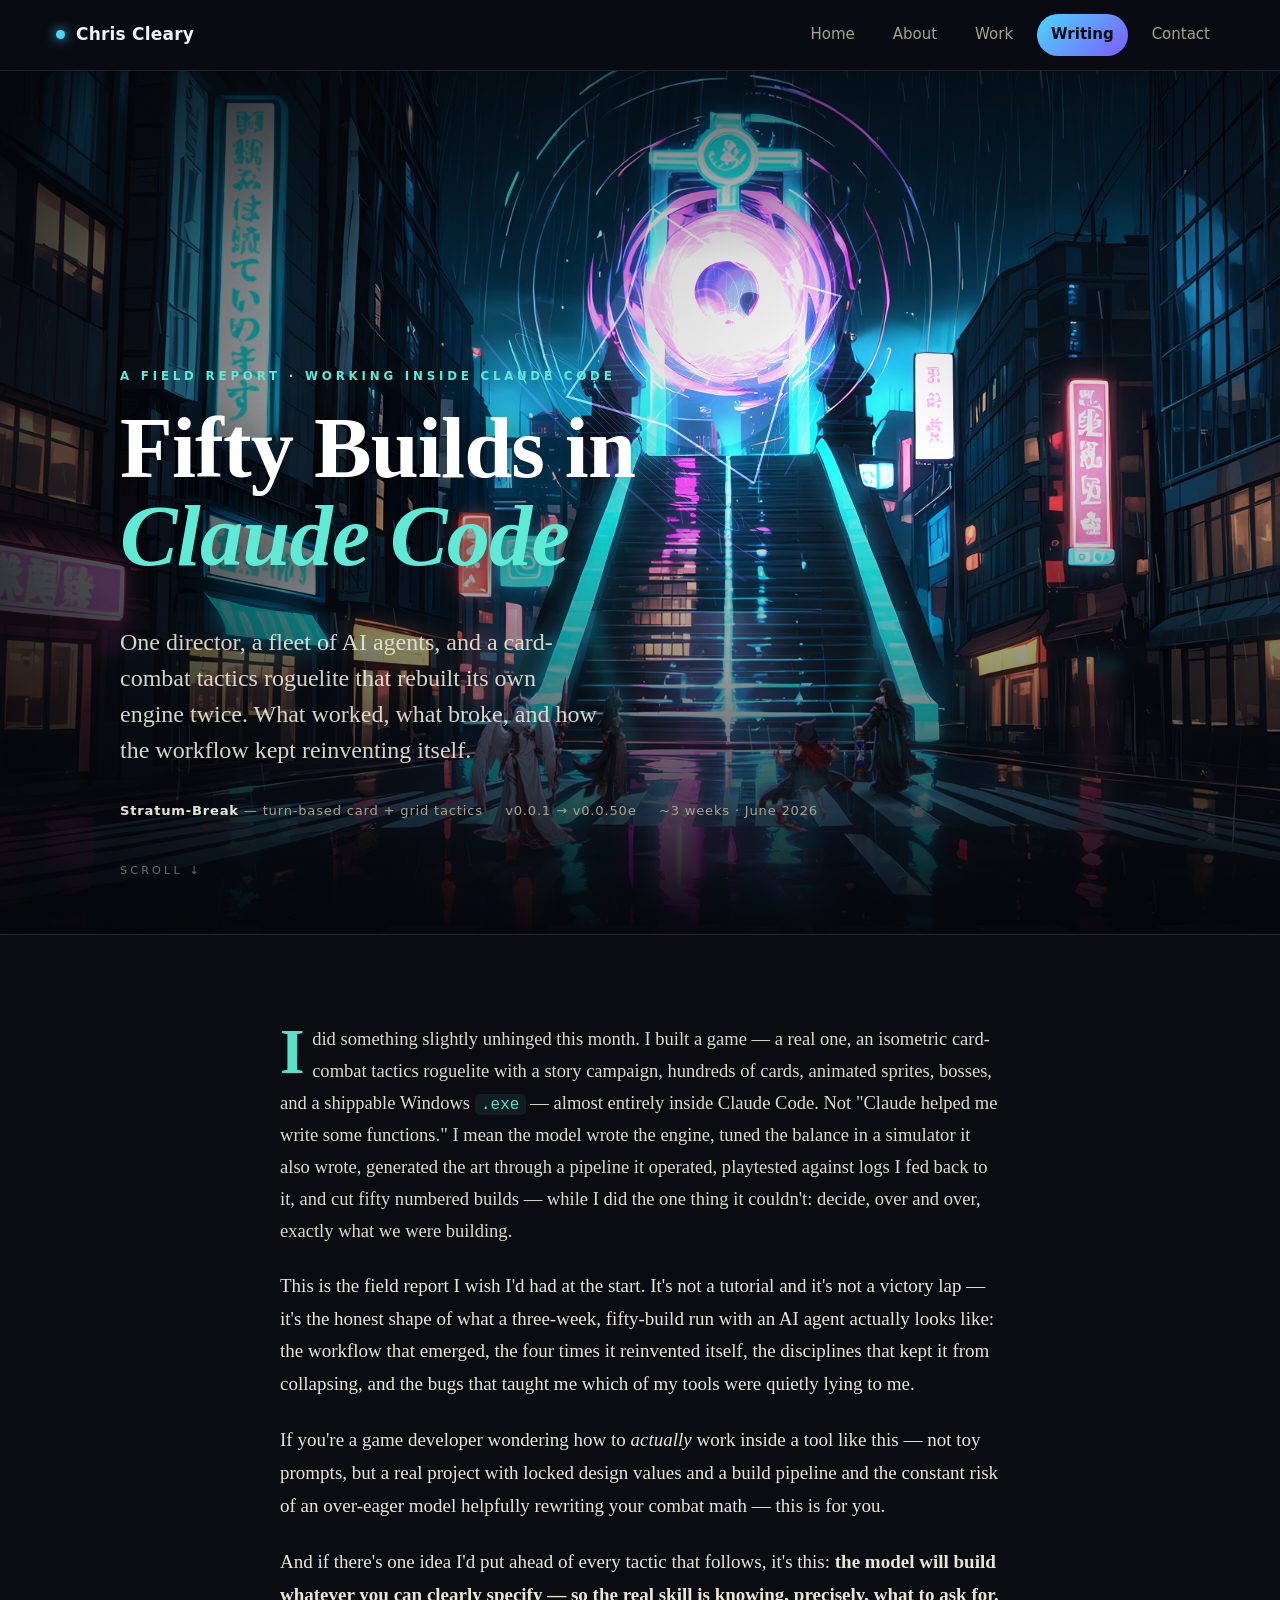
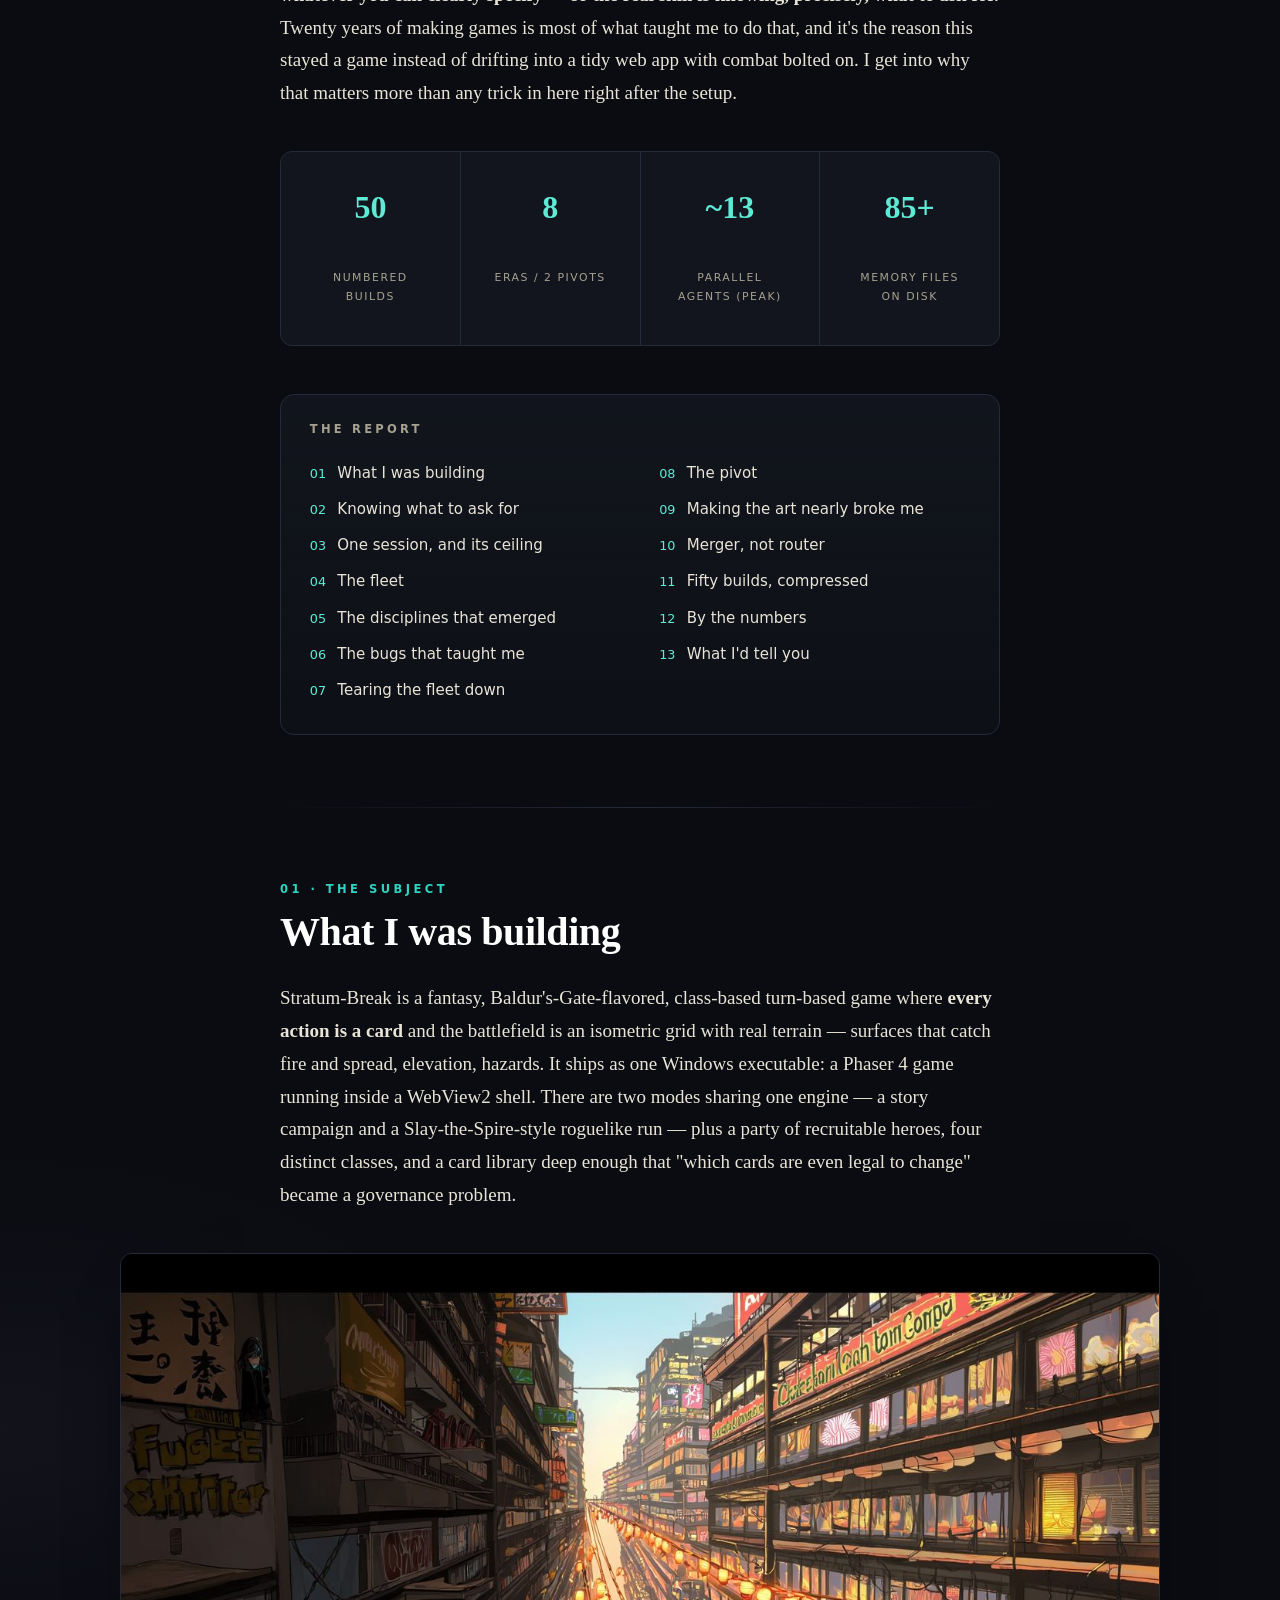
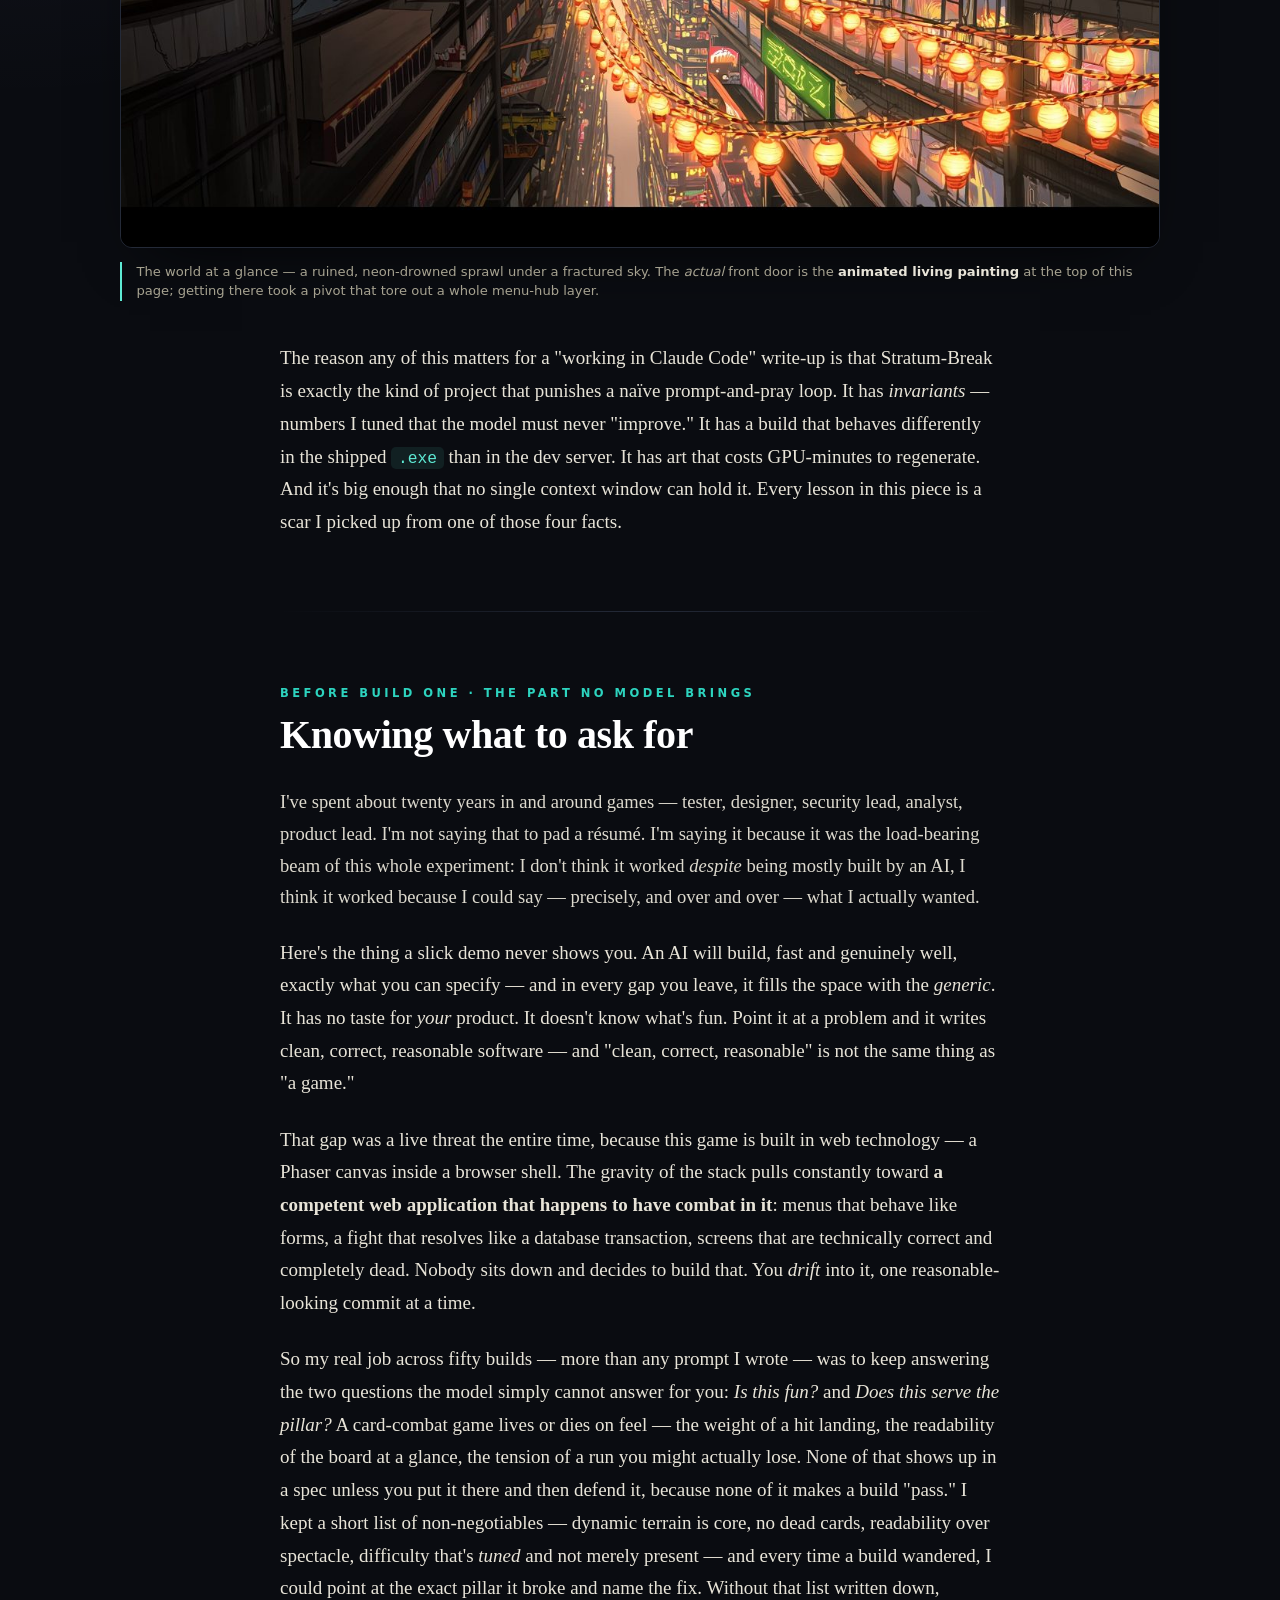
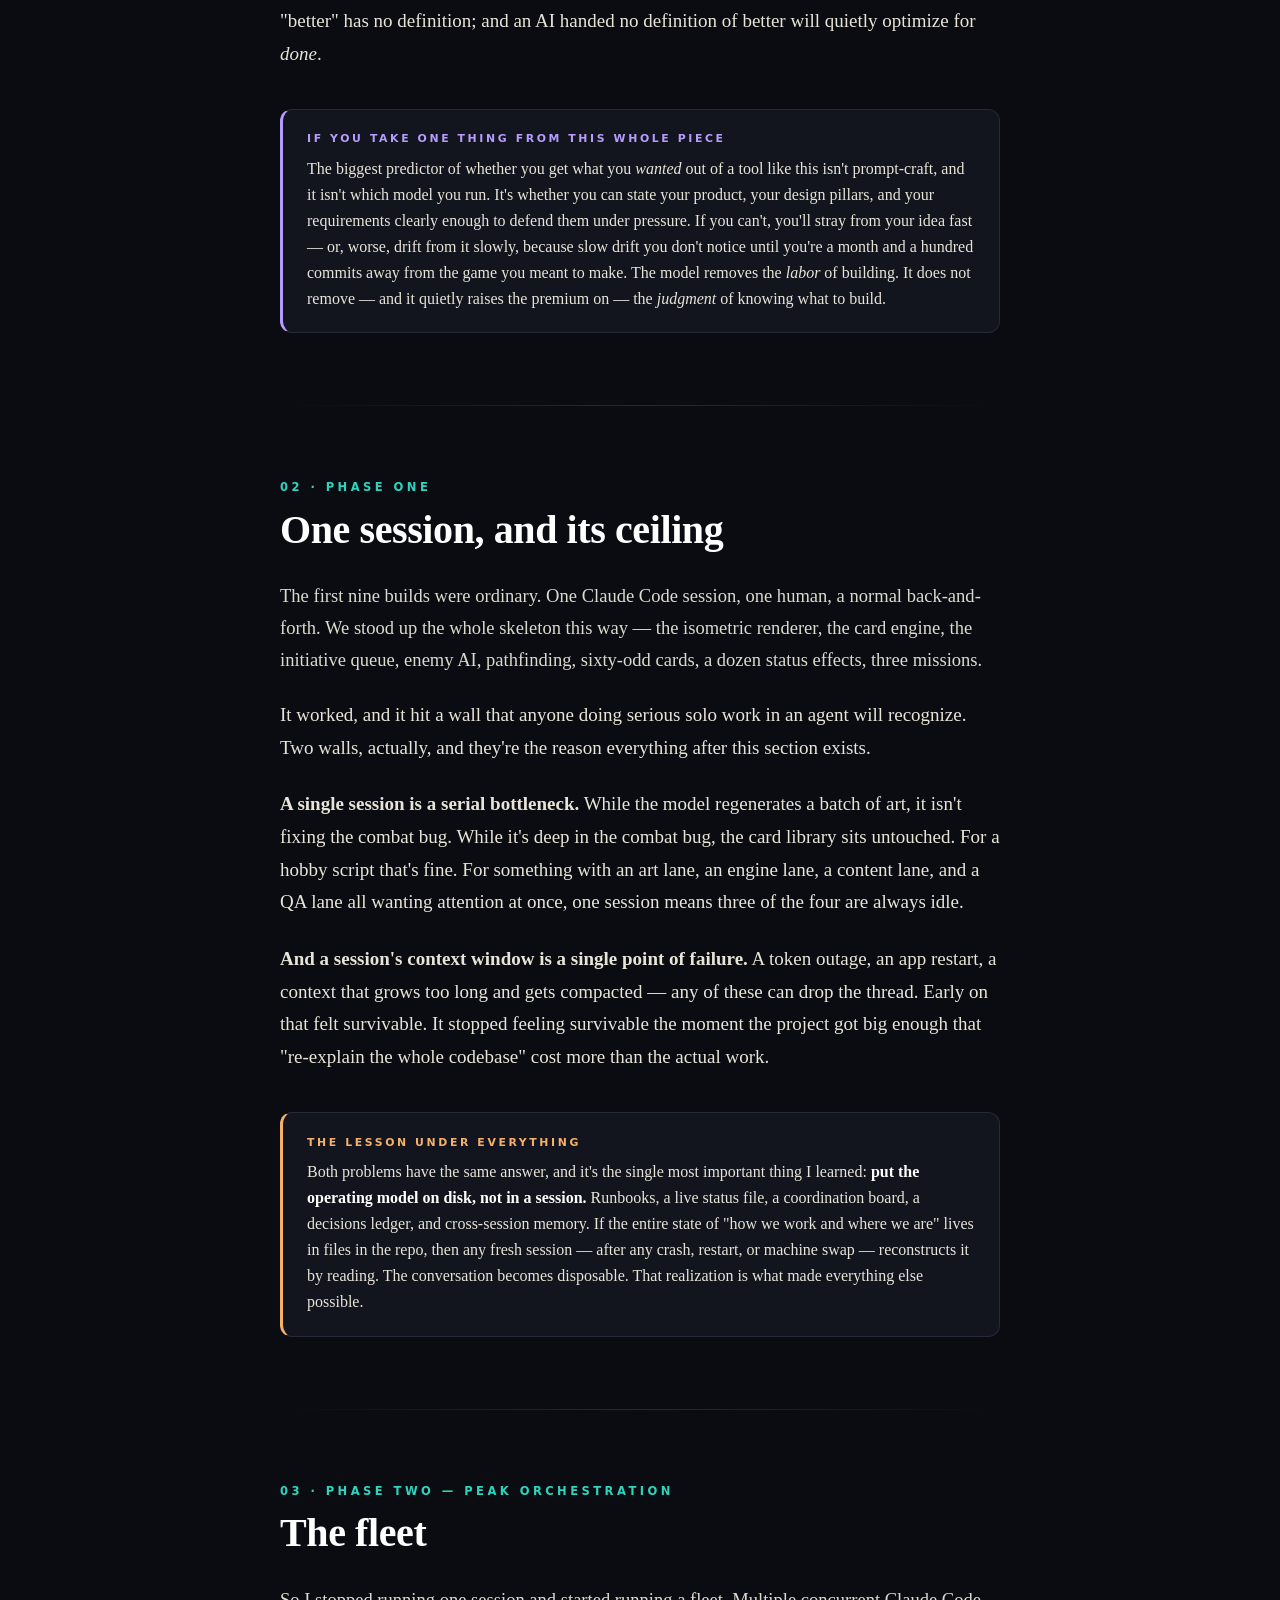
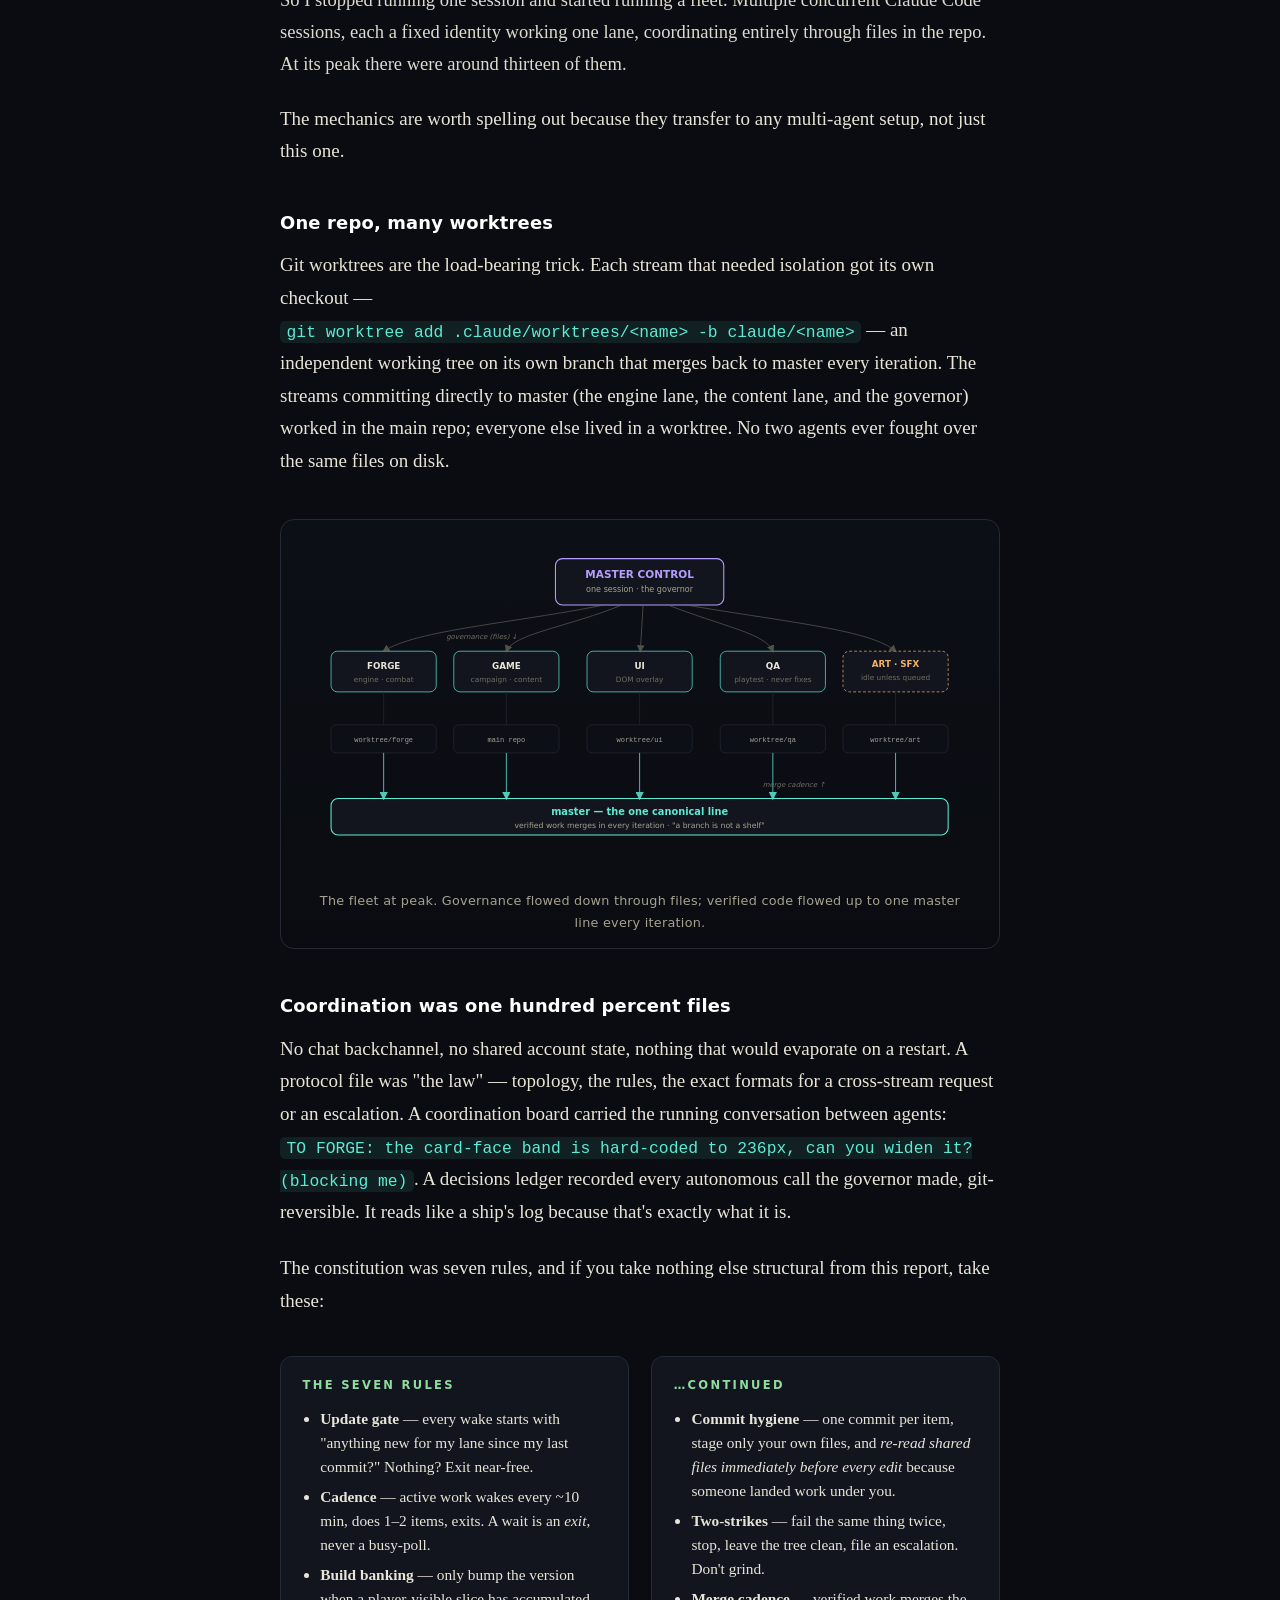
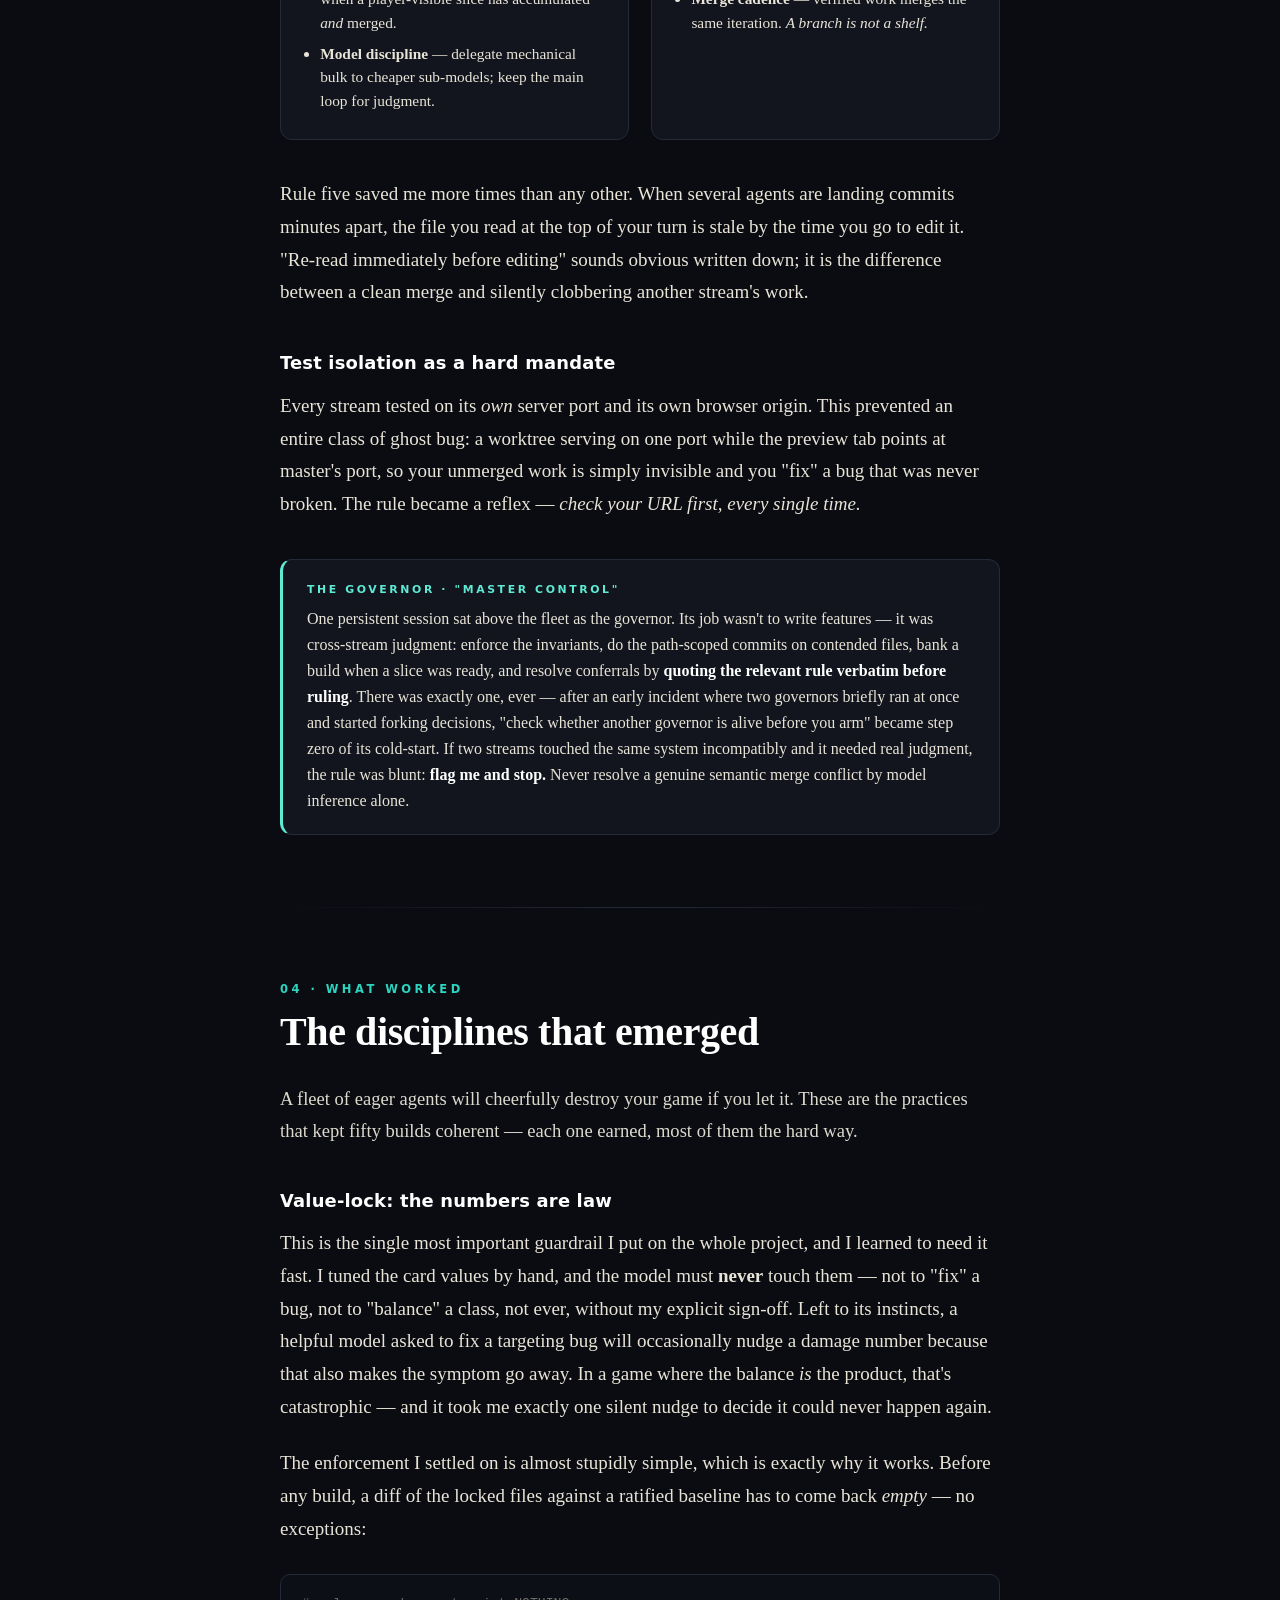
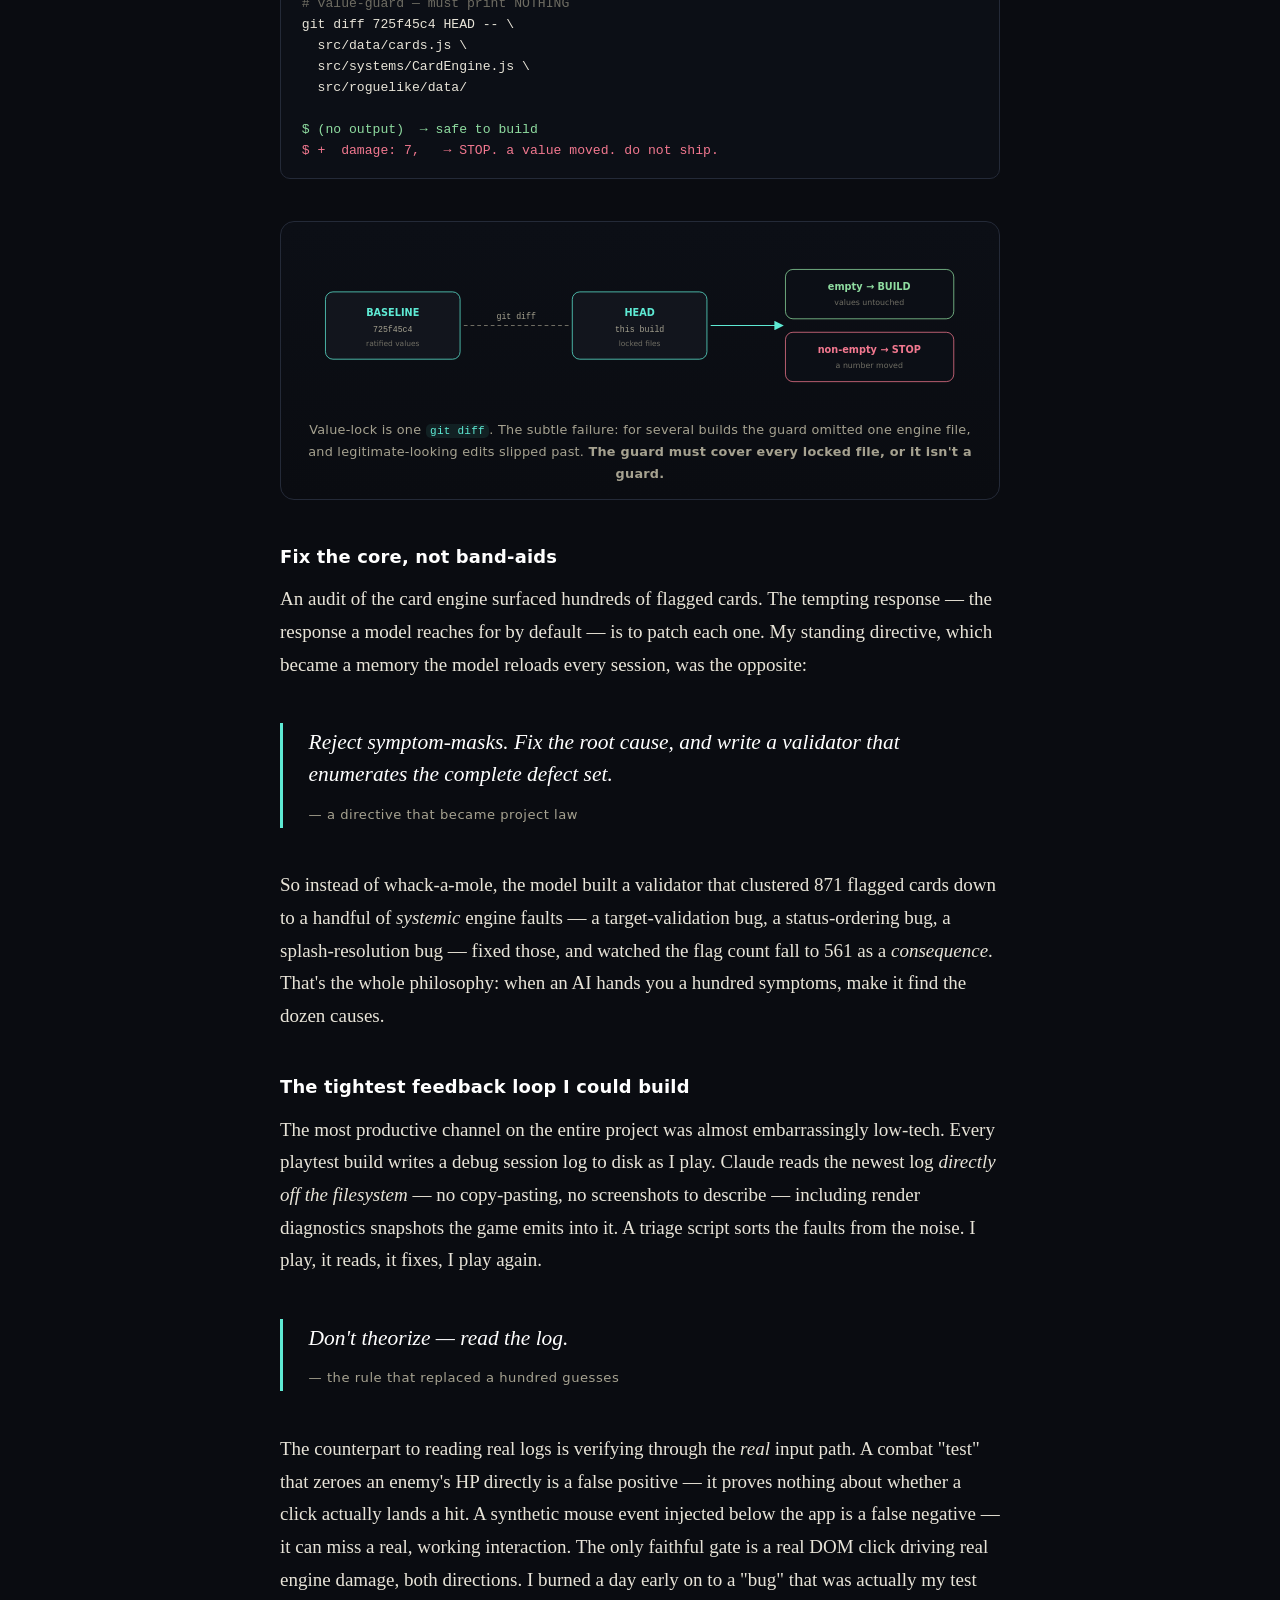
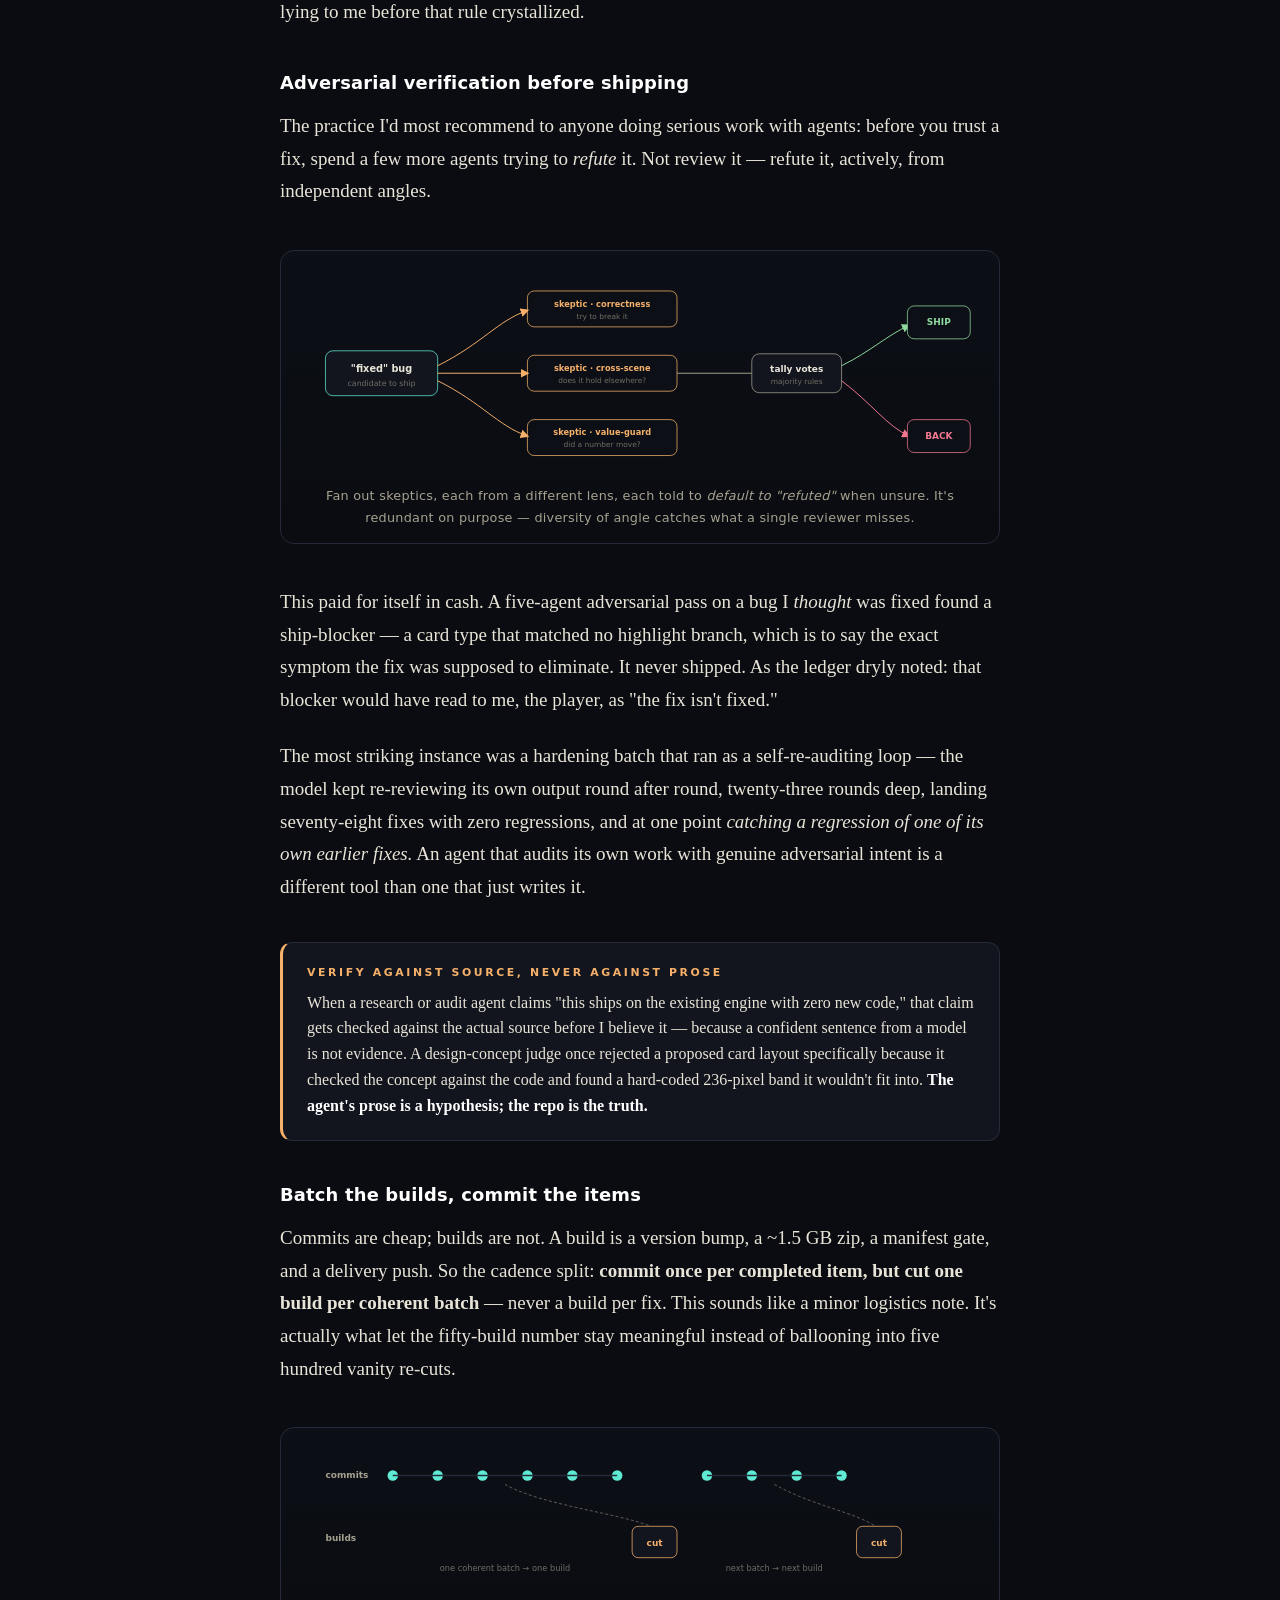
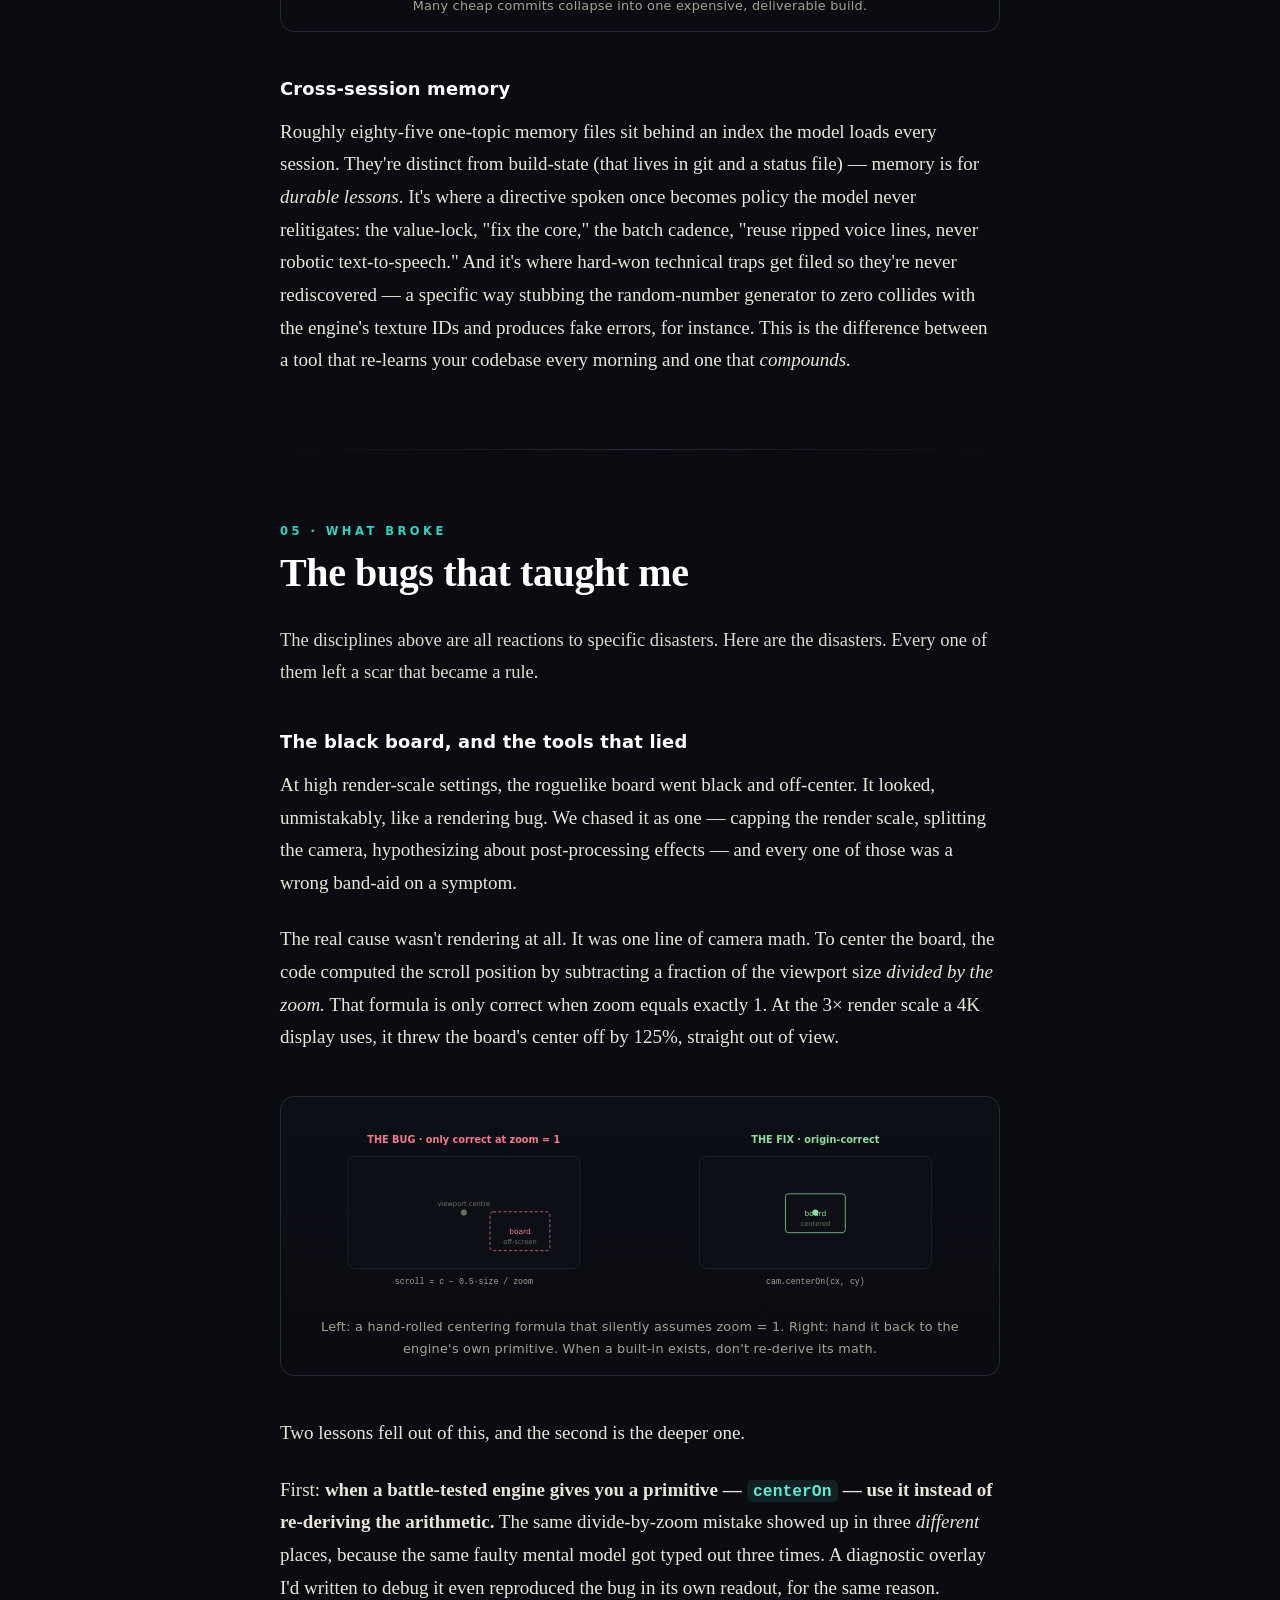
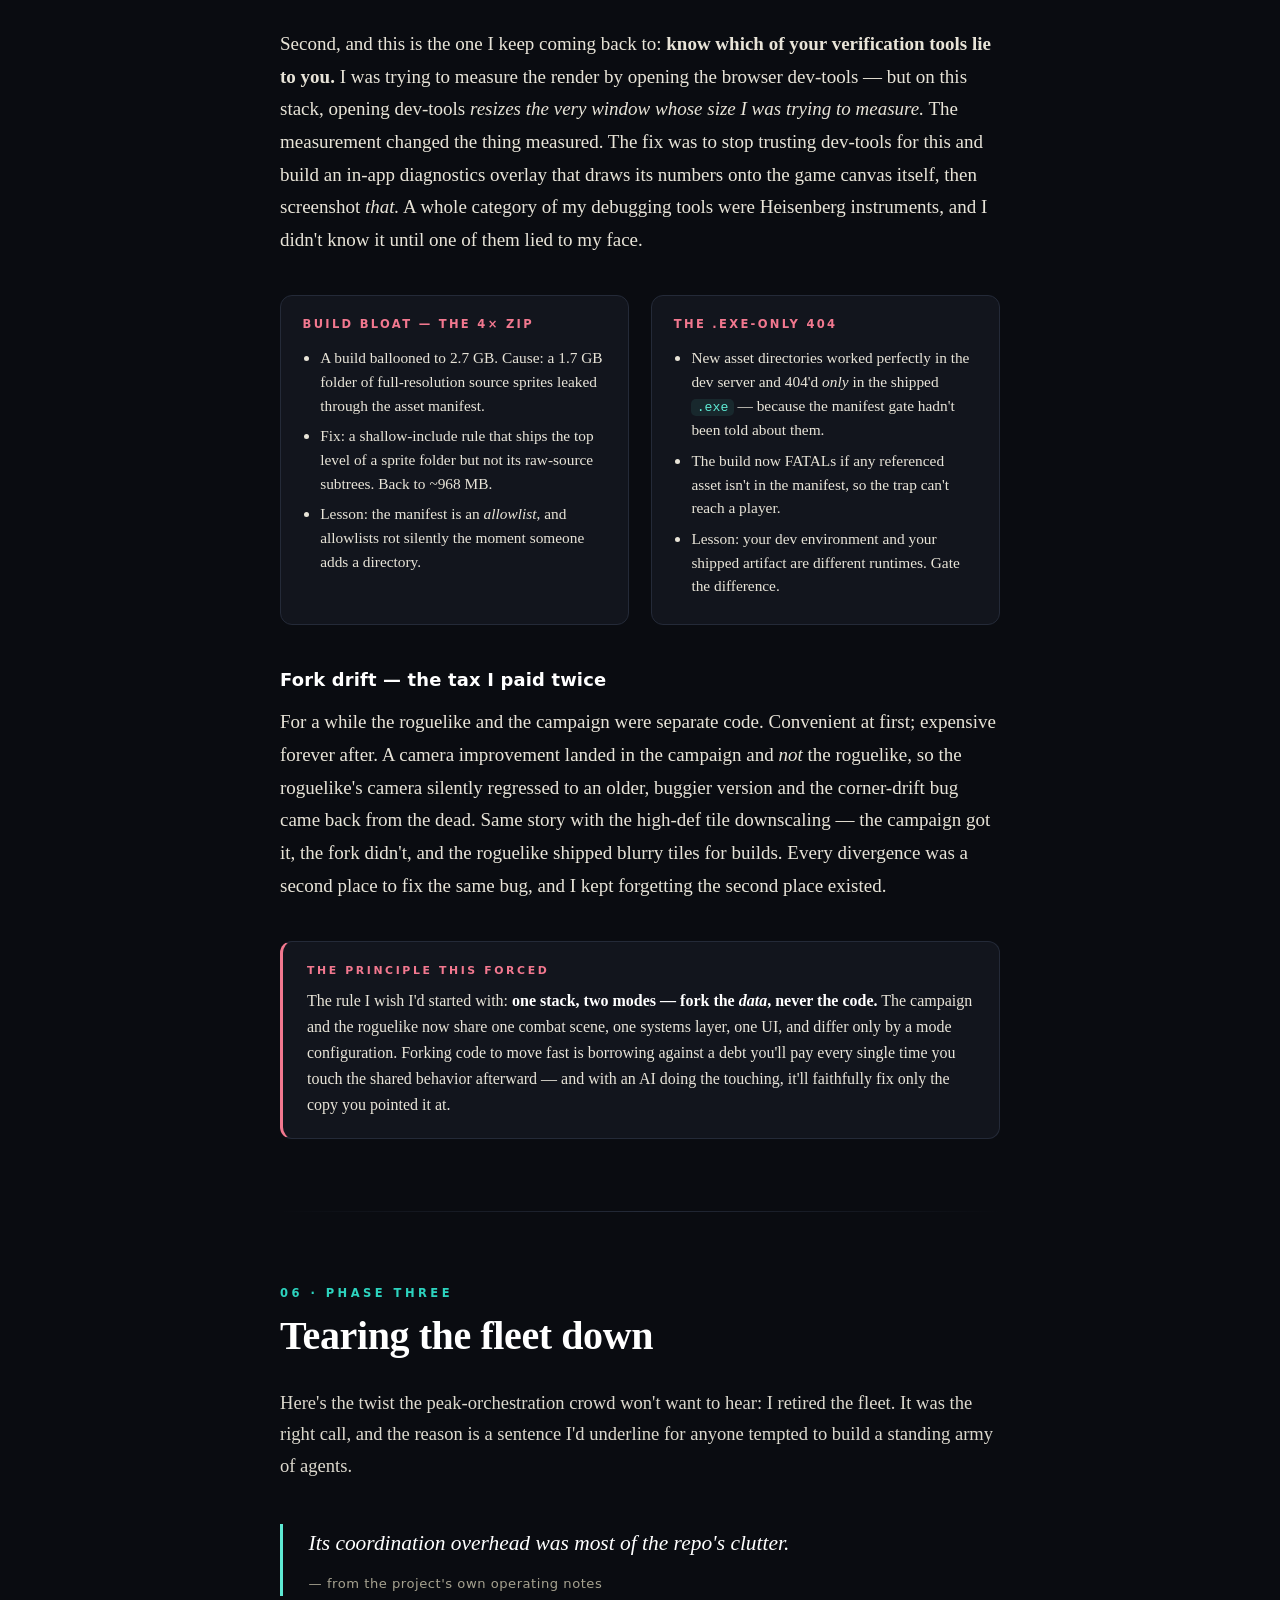
==== writing/index.html @ f6a43621 "Add files via upload" ====
<!DOCTYPE html>
<html lang="en">
<head>
<meta charset="utf-8">
<meta name="viewport" content="width=device-width, initial-scale=1">
<title>Fifty Builds in Claude Code — A Field Report</title>
<meta name="description" content="How I built a card-combat tactics roguelite almost entirely inside Claude Code — a fleet of AI agents, two engine-shaking pivots, and the disciplines that kept fifty builds from collapsing under their own weight.">
<style>
  :root{
    --ink:#0a0c11; --ink2:#12151d; --ink3:#1a1f2b; --line:#242a38;
    --paper:#e8e4d8; --paper-dim:#a6a290; --paper-faint:#6f6d63;
    --teal:#5eead4; --teal-deep:#2dd4bf; --teal-glow:rgba(94,234,212,.14);
    --amber:#f5b06a; --rose:#f2788f; --violet:#b79cff; --green:#8fdca0;
    --font-body:"Iowan Old Style","Palatino Linotype","Book Antiqua",Georgia,serif;
    --font-label:ui-sans-serif,system-ui,"Segoe UI",Roboto,Helvetica,Arial,sans-serif;
    --font-mono:ui-monospace,"Cascadia Code","SFMono-Regular",Consolas,"Liberation Mono",monospace;
    --w-text:min(92vw,720px);
    --w-wide:min(95vw,1040px);
  }
  *{box-sizing:border-box}
  html{scroll-behavior:smooth}
  body{
    margin:0; background:var(--ink); color:var(--paper);
    font-family:var(--font-body); font-size:19px; line-height:1.72;
    -webkit-font-smoothing:antialiased; text-rendering:optimizeLegibility;
    background-image:radial-gradient(1200px 600px at 80% -5%,rgba(94,234,212,.05),transparent 60%),
                     radial-gradient(900px 500px at 0% 10%,rgba(183,156,255,.045),transparent 55%);
  }
  ::selection{background:var(--teal-glow);color:#fff}
  a{color:var(--teal);text-decoration:none;border-bottom:1px solid rgba(94,234,212,.35)}
  a:hover{color:#fff;border-color:#fff}

  /* ---------- layout ---------- */
  .wrap{width:var(--w-text);margin:0 auto}
  .wide{width:var(--w-wide);position:relative;left:50%;transform:translateX(-50%);
        margin-top:2.6rem;margin-bottom:2.6rem;max-width:100vw}
  section{padding:0}
  p{margin:0 0 1.25em}

  /* ---------- integrated portfolio nav (visually matches the main site) ---------- */
  .site-nav{position:sticky;top:0;z-index:200;display:flex;align-items:center;justify-content:space-between;gap:1rem;
    padding:14px clamp(18px,5vw,56px);background:rgba(10,12,18,.72);
    backdrop-filter:blur(18px) saturate(140%);-webkit-backdrop-filter:blur(18px) saturate(140%);
    border-bottom:1px solid #1c2230;font-family:var(--font-label)}
  .site-brand{font-weight:700;font-size:17px;color:#eef1f8;display:flex;align-items:center;gap:11px;border:0;letter-spacing:.2px}
  .site-brand:hover{color:#fff}
  .site-brand .site-dot{width:9px;height:9px;border-radius:50%;background:#4ad6ff;box-shadow:0 0 12px #4ad6ff;animation:sbNavPulse 2.4s ease infinite}
  @keyframes sbNavPulse{0%,100%{box-shadow:0 0 10px #4ad6ff;opacity:1}50%{box-shadow:0 0 20px #4ad6ff;opacity:.6}}
  .site-nav-links{display:flex;gap:clamp(4px,1.5vw,10px);align-items:center;flex-wrap:wrap;justify-content:flex-end}
  .site-nav-links a{font-weight:500;font-size:15px;color:#a6a290;padding:8px 14px;border-radius:100px;transition:color .2s,background .2s;border:0;white-space:nowrap}
  .site-nav-links a:hover{color:#fff;background:rgba(255,255,255,.05)}
  .site-nav-links a.active{color:#0a0c12;background:linear-gradient(135deg,#4ad6ff,#7c5cff);font-weight:600}

  /* ---------- hero ---------- */
  .hero{position:relative;min-height:96vh;display:flex;flex-direction:column;justify-content:flex-end;
        overflow:hidden;border-bottom:1px solid var(--line)}
  /* live "living-painting" menu engine renders into #menu-cv; a static poster is the
     no-JS / load-failure fallback; .scrim keeps the title legible over the bright art. */
  .hero .bg-fallback{position:absolute;inset:0;background:#05070c center/cover no-repeat;
        background-image:url("menu/painting.jpg");filter:saturate(1.02) brightness(.9)}
  .hero #menu-cv{position:absolute;inset:0;display:block;opacity:0;transition:opacity 1.6s ease}
  .hero #menu-cv.ready{opacity:1}
  .hero .scrim{position:absolute;inset:0;pointer-events:none;
        background:linear-gradient(180deg,rgba(4,6,10,.62) 0%,rgba(4,6,10,.10) 22%,rgba(4,6,10,0) 46%,rgba(4,6,10,.55) 78%,rgba(4,6,10,.98) 100%),
                   linear-gradient(90deg,rgba(4,6,10,.66) 0%,rgba(4,6,10,.12) 40%,rgba(4,6,10,0) 62%)}
  .hero .inner{z-index:3}
  .hero .inner{position:relative;width:var(--w-wide);margin:0 auto;padding:0 0 6vh}
  .kicker{font-family:var(--font-label);font-size:.74rem;letter-spacing:.32em;text-transform:uppercase;
          color:var(--teal);font-weight:600;margin-bottom:1.1rem}
  .hero h1{font-family:var(--font-body);font-weight:600;font-size:clamp(2.6rem,7.2vw,5.4rem);line-height:1.02;
           margin:0 0 .5em;letter-spacing:-.01em;color:#fff;text-shadow:0 2px 40px rgba(0,0,0,.6)}
  .hero h1 em{font-style:italic;color:var(--teal)}
  .hero .dek{font-size:clamp(1.05rem,2.4vw,1.5rem);max-width:40ch;color:var(--paper);opacity:.92;line-height:1.5}
  .hero .meta{font-family:var(--font-label);font-size:.82rem;letter-spacing:.06em;color:var(--paper-dim);
              margin-top:2rem;display:flex;gap:1.4rem;flex-wrap:wrap;align-items:center}
  .hero .meta b{color:var(--paper);font-weight:600}
  .scroll-cue{font-family:var(--font-label);font-size:.7rem;letter-spacing:.28em;text-transform:uppercase;
              color:var(--paper-faint);margin-top:2.4rem}

  /* ---------- section headings ---------- */
  .actlabel{font-family:var(--font-label);font-size:.72rem;letter-spacing:.3em;text-transform:uppercase;
            color:var(--teal-deep);font-weight:600;margin:0 0 .6rem}
  h2{font-family:var(--font-body);font-weight:600;font-size:clamp(1.7rem,4vw,2.5rem);line-height:1.12;
     letter-spacing:-.01em;margin:0 0 .7em;color:#fff}
  h3{font-family:var(--font-label);font-weight:650;font-size:1.12rem;letter-spacing:.01em;color:#fff;
     margin:2.2em 0 .6em}
  .lede{font-size:1.16rem;color:var(--paper);opacity:.95}
  .dropcap::first-letter{font-size:3.4em;line-height:.8;float:left;padding:.06em .12em .0 0;
     color:var(--teal);font-weight:600}
  hr.rule{border:0;height:1px;background:linear-gradient(90deg,transparent,var(--line),transparent);margin:4.5rem auto;width:var(--w-text)}
  .section-top{margin-top:5.5rem}

  /* ---------- TOC ---------- */
  .toc{border:1px solid var(--line);border-radius:14px;background:linear-gradient(180deg,var(--ink2),rgba(18,21,29,.4));
       padding:1.6rem 1.8rem;margin:3rem auto}
  .toc h4{font-family:var(--font-label);font-size:.72rem;letter-spacing:.28em;text-transform:uppercase;color:var(--paper-dim);margin:0 0 1rem;font-weight:600}
  .toc ol{margin:0;padding:0;list-style:none;counter-reset:t;columns:2;column-gap:2.4rem}
  .toc li{counter-increment:t;font-family:var(--font-label);font-size:.94rem;padding:.32rem 0;break-inside:avoid}
  .toc li::before{content:counter(t,decimal-leading-zero);color:var(--teal);font-variant-numeric:tabular-nums;margin-right:.7rem;font-size:.8rem}
  .toc a{border:0;color:var(--paper)}
  .toc a:hover{color:var(--teal)}
  @media(max-width:640px){.toc ol{columns:1}}

  /* ---------- figures ---------- */
  figure{margin:2.6rem 0}
  figure img{width:100%;height:auto;display:block;border-radius:12px;border:1px solid var(--line);
    box-shadow:0 24px 60px -30px rgba(0,0,0,.9)}
  figcaption{font-family:var(--font-label);font-size:.82rem;line-height:1.5;color:var(--paper-dim);margin-top:.85rem;
    padding-left:.9rem;border-left:2px solid var(--teal)}
  figcaption b{color:var(--paper);font-weight:600}
  .fig-grid{display:grid;gap:1rem}
  .fig-grid.g2{grid-template-columns:1fr 1fr}
  .fig-grid.g4{grid-template-columns:repeat(4,1fr)}
  @media(max-width:720px){.fig-grid.g4{grid-template-columns:1fr 1fr}}
  .cards-row{display:flex;gap:1.4rem;align-items:flex-start;justify-content:center;flex-wrap:wrap}
  .cards-row img{width:min(38vw,240px);border-radius:10px}

  /* ---- live holographic card faces (real shimmer/holo CSS lifted from the game's CardFace) ---- */
  .sbcards{display:flex;gap:1.8rem;justify-content:center;flex-wrap:wrap;perspective:1400px;margin:1.5rem 0 .6rem}
  .sbcard{width:224px;height:320px;position:relative;display:flex;flex-direction:column;border-radius:13px;overflow:hidden;
    box-sizing:border-box;color:#e6ecef;border:2px solid #d84747;font-family:var(--font-mono);
    background:linear-gradient(170deg,#221418 0%,#0d0810 100%);box-shadow:0 6px 20px rgba(0,0,0,.55);
    transition:transform .25s cubic-bezier(.2,.7,.2,1), box-shadow .25s ease;transform-style:preserve-3d;will-change:transform}
  .sbcard-art{height:60%;position:relative;overflow:hidden;flex-shrink:0;border-bottom:1px solid #d8474744}
  .sbcard-art>img{width:100%;height:100%;object-fit:cover;object-position:top center;display:block}
  .sbcard-shimmer{position:absolute;inset:0;pointer-events:none;z-index:3;mix-blend-mode:screen}
  .sbcard-glare{position:absolute;inset:0;pointer-events:none;z-index:4;opacity:0;transition:opacity .2s;mix-blend-mode:screen;
    background:radial-gradient(320px circle at var(--gx,50%) var(--gy,0%),rgba(255,255,255,.5),rgba(255,255,255,0) 60%)}
  .sbcard:hover .sbcard-glare{opacity:.55}
  .sbcard-cost{position:absolute;top:9px;left:9px;width:34px;height:34px;border-radius:50%;
    background:rgba(8,12,20,.9);border:2px solid #ffb84d;color:#ffb84d;font-weight:bold;font-size:19px;
    display:flex;align-items:center;justify-content:center;z-index:6;line-height:1}
  .sbcard-info{flex:1;display:flex;flex-direction:column;padding:9px 11px 24px;background:linear-gradient(170deg,#1a1013 0%,#0a060a 100%);overflow:hidden;position:relative}
  .sbcard-name{font-size:15px;font-weight:bold;letter-spacing:.4px;line-height:1.15;color:#e6ecef}
  .sbcard-pill{display:inline-block;margin-top:5px;font-size:9px;letter-spacing:1.5px;font-weight:bold;padding:1px 8px;border-radius:3px}
  .sbcard-rules{font-size:11.5px;line-height:1.5;color:#c8d3e0;margin-top:8px}
  .sbcard-rules .dmg{color:#ff6b5e;font-size:1.12em;font-weight:bold}
  .sbcard-rules .good{color:#5fd4c4;font-size:1.12em;font-weight:bold}
  .sbcard-rules .kw{padding:0 3px;border-radius:2px;font-weight:bold;font-size:.9em;border:1px solid}
  .sbcard-foot{position:absolute;bottom:6px;left:0;right:0;text-align:center;font-size:8.5px;letter-spacing:2.5px;opacity:.9}
  /* type: movement (blue) override */
  .sbcard--move{background:linear-gradient(170deg,#131c2a 0%,#08101e 100%)}
  .sbcard--move .sbcard-art{border-bottom-color:#5fb0ff44}
  .sbcard--move .sbcard-info{background:linear-gradient(170deg,#0f1822 0%,#060d18 100%)}
  /* rarity chrome (RARITY map from the game) */
  .sbcard--uncommon{border-color:#3fcf6e;box-shadow:0 0 12px rgba(63,207,110,.4)}
  .sbcard--rare{border-color:transparent;box-shadow:0 0 18px rgba(95,176,255,.5)}
  .sbcard--holo{border-color:#c792ea;box-shadow:0 0 18px rgba(199,146,234,.55);animation:sbHoloBorder 2s linear infinite}
  /* the game's exact shimmer + holo keyframes */
  @keyframes sbShimmerUncommon{0%{background-position:-200% 0}100%{background-position:200% 0}}
  @keyframes sbShimmerRare{0%{background-position:-200% 0}100%{background-position:200% 0}}
  @keyframes sbShimmerHolo{0%{background-position:0% 50%}50%{background-position:100% 50%}100%{background-position:0% 50%}}
  @keyframes sbHoloBorder{0%{border-color:#ff0080}16%{border-color:#ff8000}33%{border-color:#ffff00}50%{border-color:#00ff80}66%{border-color:#0080ff}83%{border-color:#8000ff}100%{border-color:#ff0080}}
  .sb-shim-uncommon{background:linear-gradient(105deg,transparent 40%,rgba(200,220,200,.20) 50%,transparent 60%);background-size:200% 100%;animation:sbShimmerUncommon 3.2s linear infinite}
  .sb-shim-rare{background:linear-gradient(105deg,transparent 35%,rgba(180,210,255,.30) 50%,transparent 65%);background-size:200% 100%;animation:sbShimmerRare 2.4s linear infinite}
  .sb-shim-holo{background:linear-gradient(135deg,rgba(255,0,128,.20) 0%,rgba(255,128,0,.20) 15%,rgba(255,255,0,.20) 30%,rgba(0,255,128,.20) 45%,rgba(0,128,255,.20) 60%,rgba(128,0,255,.20) 75%,rgba(255,0,128,.20) 100%);background-size:300% 300%;animation:sbShimmerHolo 3s ease infinite}
  .sbcard-cap{text-align:center;font-family:var(--font-label);font-size:.82rem;color:var(--paper-dim);margin:.4rem auto 0;max-width:60ch}
  @media(prefers-reduced-motion:reduce){.sbcard,.sbcard *{animation:none!important}}

  .diagram{background:linear-gradient(180deg,#0c0f16,#0a0c11);border:1px solid var(--line);border-radius:14px;
    padding:1.6rem 1.4rem .9rem;margin:2.6rem 0}
  .diagram svg{width:100%;height:auto;display:block}
  .diagram .dcap{font-family:var(--font-label);font-size:.8rem;color:var(--paper-dim);margin:.9rem .3rem 0;
    text-align:center;letter-spacing:.02em}

  /* ---------- callouts ---------- */
  .callout{border-radius:12px;padding:1.3rem 1.5rem;margin:2.4rem 0;background:var(--ink2);
    border:1px solid var(--line);border-left:3px solid var(--teal);font-size:1rem;line-height:1.62}
  .callout .tag{font-family:var(--font-label);font-size:.68rem;letter-spacing:.24em;text-transform:uppercase;
    font-weight:700;color:var(--teal);display:block;margin-bottom:.5rem}
  .callout.lesson{border-left-color:var(--amber)} .callout.lesson .tag{color:var(--amber)}
  .callout.broke{border-left-color:var(--rose)} .callout.broke .tag{color:var(--rose)}
  .callout.pivot{border-left-color:var(--violet)} .callout.pivot .tag{color:var(--violet)}
  .callout p:last-child{margin-bottom:0}
  .callout strong{color:#fff}

  blockquote{margin:2.6rem 0;padding:.2rem 0 .2rem 1.6rem;border-left:3px solid var(--teal);
    font-style:italic;font-size:1.34rem;line-height:1.5;color:#fff}
  blockquote cite{display:block;font-style:normal;font-family:var(--font-label);font-size:.82rem;
    letter-spacing:.04em;color:var(--paper-dim);margin-top:.9rem}
  blockquote cite::before{content:"— "}

  code{font-family:var(--font-mono);font-size:.86em;background:rgba(94,234,212,.09);color:var(--teal);
    padding:.1em .4em;border-radius:5px}
  pre{font-family:var(--font-mono);font-size:.82rem;line-height:1.6;background:#0c0f16;border:1px solid var(--line);
    border-radius:10px;padding:1.1rem 1.3rem;overflow-x:auto;margin:1.8rem 0;color:var(--paper)}
  pre .cm{color:var(--paper-faint)} pre .ok{color:var(--green)} pre .bad{color:var(--rose)} pre .hl{color:var(--amber)}

  .twocol{display:grid;grid-template-columns:1fr 1fr;gap:1.4rem;margin:2.4rem 0}
  @media(max-width:680px){.twocol{grid-template-columns:1fr}}
  .panel{border:1px solid var(--line);border-radius:12px;padding:1.2rem 1.35rem;background:var(--ink2)}
  .panel h5{font-family:var(--font-label);font-size:.72rem;letter-spacing:.2em;text-transform:uppercase;margin:0 0 .7rem;font-weight:700}
  .panel.win h5{color:var(--green)} .panel.fail h5{color:var(--rose)}
  .panel ul{margin:0;padding-left:1.1rem;font-size:.96rem;line-height:1.55}
  .panel li{margin:.42rem 0}

  /* screenshot placeholder */
  .shot{border:1.5px dashed #33405a;border-radius:12px;padding:2.4rem 1.4rem;text-align:center;margin:2.6rem 0;
    background:repeating-linear-gradient(45deg,rgba(255,255,255,.012) 0 10px,transparent 10px 20px)}
  .shot .lbl{font-family:var(--font-label);font-size:.7rem;letter-spacing:.24em;text-transform:uppercase;color:var(--teal-deep);font-weight:700}
  .shot .desc{font-family:var(--font-label);font-size:.9rem;color:var(--paper-dim);margin-top:.6rem;max-width:46ch;margin-left:auto;margin-right:auto}

  /* stat strip */
  .stats{display:grid;grid-template-columns:repeat(4,1fr);gap:1px;background:var(--line);border:1px solid var(--line);border-radius:12px;overflow:hidden;margin:2.6rem 0}
  .stats div{background:var(--ink2);padding:1.2rem 1rem;text-align:center}
  .stats .n{font-family:var(--font-body);font-size:2rem;color:var(--teal);font-weight:600;line-height:1}
  .stats .l{font-family:var(--font-label);font-size:.68rem;letter-spacing:.14em;text-transform:uppercase;color:var(--paper-dim);margin-top:.5rem}
  @media(max-width:640px){.stats{grid-template-columns:1fr 1fr}}

  footer{border-top:1px solid var(--line);margin-top:6rem;padding:3rem 0 5rem}
  footer .wrap{color:var(--paper-dim);font-family:var(--font-label);font-size:.86rem;line-height:1.7}
  .tick{color:var(--teal)}
  em.q{color:var(--paper);font-style:italic}
</style>
</head>
<body>

<!-- ============================ SITE NAV (integrated with the portfolio) ============================ -->
<nav class="site-nav">
  <a class="site-brand" href="../index.html"><span class="site-dot"></span> Chris Cleary</a>
  <div class="site-nav-links">
    <a href="../index.html">Home</a>
    <a href="../about.html">About</a>
    <a href="../work.html">Work</a>
    <a href="index.html" class="active">Writing</a>
    <a href="../contact.html">Contact</a>
  </div>
</nav>

<!-- ============================ HERO ============================ -->
<header class="hero">
  <div class="bg-fallback" aria-hidden="true"></div>
  <canvas id="menu-cv" aria-hidden="true"></canvas>
  <div class="scrim" aria-hidden="true"></div>
  <div class="inner">
    <div class="kicker">A field report · working inside Claude Code</div>
    <h1>Fifty Builds in<br><em>Claude Code</em></h1>
    <p class="dek">One director, a fleet of AI agents, and a card-combat tactics roguelite that rebuilt its own engine twice. What worked, what broke, and how the workflow kept reinventing itself.</p>
    <div class="meta">
      <span><b>Stratum-Break</b> — turn-based card + grid tactics</span>
      <span>v0.0.1 → v0.0.50e</span>
      <span>~3 weeks · June 2026</span>
    </div>
    <div class="scroll-cue">Scroll ↓</div>
  </div>
</header>

<!-- ============================ INTRO ============================ -->
<section class="wrap section-top">
  <p class="lede dropcap">I did something slightly unhinged this month. I built a game — a real one, an isometric card-combat tactics roguelite with a story campaign, hundreds of cards, animated sprites, bosses, and a shippable Windows <code>.exe</code> — almost entirely inside Claude Code. Not "Claude helped me write some functions." I mean the model wrote the engine, tuned the balance in a simulator it also wrote, generated the art through a pipeline it operated, playtested against logs I fed back to it, and cut fifty numbered builds — while I did the one thing it couldn't: decide, over and over, exactly what we were building.</p>

  <p>This is the field report I wish I'd had at the start. It's not a tutorial and it's not a victory lap — it's the honest shape of what a three-week, fifty-build run with an AI agent actually looks like: the workflow that emerged, the four times it reinvented itself, the disciplines that kept it from collapsing, and the bugs that taught me which of my tools were quietly lying to me.</p>

  <p>If you're a game developer wondering how to <em>actually</em> work inside a tool like this — not toy prompts, but a real project with locked design values and a build pipeline and the constant risk of an over-eager model helpfully rewriting your combat math — this is for you.</p>

  <p>And if there's one idea I'd put ahead of every tactic that follows, it's this: <strong>the model will build whatever you can clearly specify — so the real skill is knowing, precisely, what to ask for.</strong> Twenty years of making games is most of what taught me to do that, and it's the reason this stayed a game instead of drifting into a tidy web app with combat bolted on. I get into why that matters more than any trick in here right after the setup.</p>

  <div class="stats">
    <div><div class="n">50</div><div class="l">numbered builds</div></div>
    <div><div class="n">8</div><div class="l">eras / 2 pivots</div></div>
    <div><div class="n">~13</div><div class="l">parallel agents (peak)</div></div>
    <div><div class="n">85+</div><div class="l">memory files on disk</div></div>
  </div>

  <div class="toc" aria-label="Table of contents">
    <h4>The report</h4>
    <ol>
      <li><a href="#what">What I was building</a></li>
      <li><a href="#pillars">Knowing what to ask for</a></li>
      <li><a href="#one">One session, and its ceiling</a></li>
      <li><a href="#fleet">The fleet</a></li>
      <li><a href="#disciplines">The disciplines that emerged</a></li>
      <li><a href="#bugs">The bugs that taught me</a></li>
      <li><a href="#teardown">Tearing the fleet down</a></li>
      <li><a href="#pivot">The pivot</a></li>
      <li><a href="#art">Making the art nearly broke me</a></li>
      <li><a href="#merger">Merger, not router</a></li>
      <li><a href="#timeline">Fifty builds, compressed</a></li>
      <li><a href="#ledger">By the numbers</a></li>
      <li><a href="#takeaways">What I'd tell you</a></li>
    </ol>
  </div>
</section>

<hr class="rule">

<!-- ============================ 1. WHAT ============================ -->
<section class="wrap" id="what">
  <p class="actlabel">01 · The subject</p>
  <h2>What I was building</h2>
  <p>Stratum-Break is a fantasy, Baldur's-Gate-flavored, class-based turn-based game where <strong>every action is a card</strong> and the battlefield is an isometric grid with real terrain — surfaces that catch fire and spread, elevation, hazards. It ships as one Windows executable: a Phaser&nbsp;4 game running inside a WebView2 shell. There are two modes sharing one engine — a story campaign and a Slay-the-Spire-style roguelike run — plus a party of recruitable heroes, four distinct classes, and a card library deep enough that "which cards are even legal to change" became a governance problem.</p>

  <figure class="wide">
    <img src="images/hub-city.jpg" alt="A painterly render of a ruined, neon-lit city sprawl under a fractured sky.">
    <figcaption>The world at a glance — a ruined, neon-drowned sprawl under a fractured sky. The <em>actual</em> front door is the <b>animated living painting</b> at the top of this page; getting there took a pivot that tore out a whole menu-hub layer.</figcaption>
  </figure>

  <p>The reason any of this matters for a "working in Claude Code" write-up is that Stratum-Break is exactly the kind of project that punishes a naïve prompt-and-pray loop. It has <em>invariants</em> — numbers I tuned that the model must never "improve." It has a build that behaves differently in the shipped <code>.exe</code> than in the dev server. It has art that costs GPU-minutes to regenerate. And it's big enough that no single context window can hold it. Every lesson in this piece is a scar I picked up from one of those four facts.</p>
</section>

<hr class="rule">

<!-- ============================ 1.5 KNOWING WHAT TO ASK FOR ============================ -->
<section class="wrap" id="pillars">
  <p class="actlabel">Before build one · the part no model brings</p>
  <h2>Knowing what to ask for</h2>
  <p class="lede">I've spent about twenty years in and around games — tester, designer, security lead, analyst, product lead. I'm not saying that to pad a résumé. I'm saying it because it was the load-bearing beam of this whole experiment: I don't think it worked <em>despite</em> being mostly built by an AI, I think it worked because I could say — precisely, and over and over — what I actually wanted.</p>

  <p>Here's the thing a slick demo never shows you. An AI will build, fast and genuinely well, exactly what you can specify — and in every gap you leave, it fills the space with the <em>generic</em>. It has no taste for <em>your</em> product. It doesn't know what's fun. Point it at a problem and it writes clean, correct, reasonable software — and "clean, correct, reasonable" is not the same thing as "a game."</p>

  <p>That gap was a live threat the entire time, because this game is built in web technology — a Phaser canvas inside a browser shell. The gravity of the stack pulls constantly toward <strong>a competent web application that happens to have combat in it</strong>: menus that behave like forms, a fight that resolves like a database transaction, screens that are technically correct and completely dead. Nobody sits down and decides to build that. You <em>drift</em> into it, one reasonable-looking commit at a time.</p>

  <p>So my real job across fifty builds — more than any prompt I wrote — was to keep answering the two questions the model simply cannot answer for you: <em>Is this fun?</em> and <em>Does this serve the pillar?</em> A card-combat game lives or dies on feel — the weight of a hit landing, the readability of the board at a glance, the tension of a run you might actually lose. None of that shows up in a spec unless you put it there and then defend it, because none of it makes a build "pass." I kept a short list of non-negotiables — dynamic terrain is core, no dead cards, readability over spectacle, difficulty that's <em>tuned</em> and not merely present — and every time a build wandered, I could point at the exact pillar it broke and name the fix. Without that list written down, "better" has no definition; and an AI handed no definition of better will quietly optimize for <em>done</em>.</p>

  <div class="callout pivot">
    <span class="tag">If you take one thing from this whole piece</span>
    <p>The biggest predictor of whether you get what you <em>wanted</em> out of a tool like this isn't prompt-craft, and it isn't which model you run. It's whether you can state your product, your design pillars, and your requirements clearly enough to defend them under pressure. If you can't, you'll stray from your idea fast — or, worse, drift from it slowly, because slow drift you don't notice until you're a month and a hundred commits away from the game you meant to make. The model removes the <em>labor</em> of building. It does not remove — and it quietly raises the premium on — the <em>judgment</em> of knowing what to build.</p>
  </div>
</section>

<hr class="rule">

<!-- ============================ 2. ONE SESSION ============================ -->
<section class="wrap" id="one">
  <p class="actlabel">02 · Phase one</p>
  <h2>One session, and its ceiling</h2>
  <p class="lede">The first nine builds were ordinary. One Claude Code session, one human, a normal back-and-forth. We stood up the whole skeleton this way — the isometric renderer, the card engine, the initiative queue, enemy AI, pathfinding, sixty-odd cards, a dozen status effects, three missions.</p>

  <p>It worked, and it hit a wall that anyone doing serious solo work in an agent will recognize. Two walls, actually, and they're the reason everything after this section exists.</p>

  <p><strong>A single session is a serial bottleneck.</strong> While the model regenerates a batch of art, it isn't fixing the combat bug. While it's deep in the combat bug, the card library sits untouched. For a hobby script that's fine. For something with an art lane, an engine lane, a content lane, and a QA lane all wanting attention at once, one session means three of the four are always idle.</p>

  <p><strong>And a session's context window is a single point of failure.</strong> A token outage, an app restart, a context that grows too long and gets compacted — any of these can drop the thread. Early on that felt survivable. It stopped feeling survivable the moment the project got big enough that "re-explain the whole codebase" cost more than the actual work.</p>

  <div class="callout lesson">
    <span class="tag">The lesson under everything</span>
    <p>Both problems have the same answer, and it's the single most important thing I learned: <strong>put the operating model on disk, not in a session.</strong> Runbooks, a live status file, a coordination board, a decisions ledger, and cross-session memory. If the entire state of "how we work and where we are" lives in files in the repo, then any fresh session — after any crash, restart, or machine swap — reconstructs it by reading. The conversation becomes disposable. That realization is what made everything else possible.</p>
  </div>
</section>

<hr class="rule">

<!-- ============================ 3. THE FLEET ============================ -->
<section class="wrap" id="fleet">
  <p class="actlabel">03 · Phase two — peak orchestration</p>
  <h2>The fleet</h2>
  <p class="lede">So I stopped running one session and started running a fleet. Multiple concurrent Claude Code sessions, each a fixed identity working one lane, coordinating entirely through files in the repo. At its peak there were around thirteen of them.</p>

  <p>The mechanics are worth spelling out because they transfer to any multi-agent setup, not just this one.</p>

  <h3>One repo, many worktrees</h3>
  <p>Git worktrees are the load-bearing trick. Each stream that needed isolation got its own checkout —<br><code>git worktree add .claude/worktrees/&lt;name&gt; -b claude/&lt;name&gt;</code> — an independent working tree on its own branch that merges back to master every iteration. The streams committing directly to master (the engine lane, the content lane, and the governor) worked in the main repo; everyone else lived in a worktree. No two agents ever fought over the same files on disk.</p>

  <div class="diagram">
    <!-- FLEET ARCHITECTURE DIAGRAM -->
    <svg viewBox="0 0 960 470" xmlns="http://www.w3.org/2000/svg" font-family="ui-sans-serif,system-ui,sans-serif">
      <defs>
        <marker id="arw" markerWidth="9" markerHeight="9" refX="7" refY="4.5" orient="auto">
          <path d="M0,0 L9,4.5 L0,9 Z" fill="#5eead4"/>
        </marker>
        <marker id="arw2" markerWidth="9" markerHeight="9" refX="7" refY="4.5" orient="auto">
          <path d="M0,0 L9,4.5 L0,9 Z" fill="#6f6d63"/>
        </marker>
      </defs>
      <!-- MC -->
      <rect x="360" y="18" width="240" height="66" rx="10" fill="#12151d" stroke="#b79cff" stroke-width="1.5"/>
      <text x="480" y="46" fill="#b79cff" font-size="15" font-weight="700" text-anchor="middle">MASTER CONTROL</text>
      <text x="480" y="66" fill="#a6a290" font-size="11.5" text-anchor="middle">one session · the governor</text>

      <!-- streams -->
      <g font-size="12.5" font-weight="600" text-anchor="middle">
        <rect x="40"  y="150" width="150" height="58" rx="9" fill="#12151d" stroke="#5eead4"/>
        <text x="115" y="175" fill="#e8e4d8">FORGE</text><text x="115" y="194" fill="#6f6d63" font-size="10.5" font-weight="400">engine · combat</text>
        <rect x="215" y="150" width="150" height="58" rx="9" fill="#12151d" stroke="#5eead4"/>
        <text x="290" y="175" fill="#e8e4d8">GAME</text><text x="290" y="194" fill="#6f6d63" font-size="10.5" font-weight="400">campaign · content</text>
        <rect x="405" y="150" width="150" height="58" rx="9" fill="#12151d" stroke="#5eead4"/>
        <text x="480" y="175" fill="#e8e4d8">UI</text><text x="480" y="194" fill="#6f6d63" font-size="10.5" font-weight="400">DOM overlay</text>
        <rect x="595" y="150" width="150" height="58" rx="9" fill="#12151d" stroke="#5eead4"/>
        <text x="670" y="175" fill="#e8e4d8">QA</text><text x="670" y="194" fill="#6f6d63" font-size="10.5" font-weight="400">playtest · never fixes</text>
        <rect x="770" y="150" width="150" height="58" rx="9" fill="#12151d" stroke="#f5b06a" stroke-dasharray="4 3"/>
        <text x="845" y="172" fill="#f5b06a">ART · SFX</text><text x="845" y="191" fill="#6f6d63" font-size="10.5" font-weight="400">idle unless queued</text>
      </g>

      <!-- MC to streams (governance) -->
      <g stroke="#6f6d63" stroke-width="1.2" fill="none" opacity=".7">
        <path d="M430,84 C300,110 160,120 115,150" marker-end="url(#arw2)"/>
        <path d="M455,84 C380,115 300,125 290,150" marker-end="url(#arw2)"/>
        <path d="M485,84 L481,150" marker-end="url(#arw2)"/>
        <path d="M520,84 C600,115 660,125 670,150" marker-end="url(#arw2)"/>
        <path d="M545,84 C700,110 810,120 845,150" marker-end="url(#arw2)"/>
      </g>

      <!-- worktrees layer -->
      <g text-anchor="middle" font-size="10.5">
        <rect x="40"  y="255" width="150" height="40" rx="7" fill="#0c0f16" stroke="#242a38"/>
        <text x="115" y="280" fill="#a6a290" font-family="ui-monospace,monospace" font-size="10">worktree/forge</text>
        <rect x="215" y="255" width="150" height="40" rx="7" fill="#0c0f16" stroke="#242a38"/>
        <text x="290" y="280" fill="#a6a290" font-family="ui-monospace,monospace" font-size="10">main repo</text>
        <rect x="405" y="255" width="150" height="40" rx="7" fill="#0c0f16" stroke="#242a38"/>
        <text x="480" y="280" fill="#a6a290" font-family="ui-monospace,monospace" font-size="10">worktree/ui</text>
        <rect x="595" y="255" width="150" height="40" rx="7" fill="#0c0f16" stroke="#242a38"/>
        <text x="670" y="280" fill="#a6a290" font-family="ui-monospace,monospace" font-size="10">worktree/qa</text>
        <rect x="770" y="255" width="150" height="40" rx="7" fill="#0c0f16" stroke="#242a38"/>
        <text x="845" y="280" fill="#a6a290" font-family="ui-monospace,monospace" font-size="10">worktree/art</text>
      </g>
      <g stroke="#242a38" stroke-width="1"><path d="M115,208 L115,255"/><path d="M290,208 L290,255"/><path d="M480,208 L480,255"/><path d="M670,208 L670,255"/><path d="M845,208 L845,255"/></g>

      <!-- master line -->
      <rect x="40" y="360" width="880" height="52" rx="10" fill="#12151d" stroke="#5eead4" stroke-width="1.5"/>
      <text x="480" y="384" fill="#5eead4" font-size="14" font-weight="700" text-anchor="middle">master — the one canonical line</text>
      <text x="480" y="402" fill="#a6a290" font-size="11" text-anchor="middle">verified work merges in every iteration · "a branch is not a shelf"</text>
      <g stroke="#5eead4" stroke-width="1.3" fill="none" opacity=".85">
        <path d="M115,295 L115,360" marker-end="url(#arw)"/>
        <path d="M290,295 L290,360" marker-end="url(#arw)"/>
        <path d="M480,295 L480,360" marker-end="url(#arw)"/>
        <path d="M670,295 L670,360" marker-end="url(#arw)"/>
        <path d="M845,295 L845,360" marker-end="url(#arw)"/>
      </g>
      <text x="700" y="343" fill="#6f6d63" font-size="10" text-anchor="middle" font-style="italic">merge cadence ↑</text>
      <text x="255" y="133" fill="#6f6d63" font-size="10" text-anchor="middle" font-style="italic">governance (files) ↓</text>
    </svg>
    <div class="dcap">The fleet at peak. Governance flowed down through files; verified code flowed up to one master line every iteration.</div>
  </div>

  <h3>Coordination was one hundred percent files</h3>
  <p>No chat backchannel, no shared account state, nothing that would evaporate on a restart. A protocol file was "the law" — topology, the rules, the exact formats for a cross-stream request or an escalation. A coordination board carried the running conversation between agents: <code>TO&nbsp;FORGE: the card-face band is hard-coded to 236px, can you widen it? (blocking me)</code>. A decisions ledger recorded every autonomous call the governor made, git-reversible. It reads like a ship's log because that's exactly what it is.</p>

  <p>The constitution was seven rules, and if you take nothing else structural from this report, take these:</p>

  <div class="twocol">
    <div class="panel win">
      <h5>The seven rules</h5>
      <ul>
        <li><b>Update gate</b> — every wake starts with "anything new for my lane since my last commit?" Nothing? Exit near-free.</li>
        <li><b>Cadence</b> — active work wakes every ~10 min, does 1–2 items, exits. A wait is an <em>exit</em>, never a busy-poll.</li>
        <li><b>Build banking</b> — only bump the version when a player-visible slice has accumulated <em>and</em> merged.</li>
        <li><b>Model discipline</b> — delegate mechanical bulk to cheaper sub-models; keep the main loop for judgment.</li>
      </ul>
    </div>
    <div class="panel win">
      <h5>…continued</h5>
      <ul>
        <li><b>Commit hygiene</b> — one commit per item, stage only your own files, and <em>re-read shared files immediately before every edit</em> because someone landed work under you.</li>
        <li><b>Two-strikes</b> — fail the same thing twice, stop, leave the tree clean, file an escalation. Don't grind.</li>
        <li><b>Merge cadence</b> — verified work merges the same iteration. <em>A branch is not a shelf.</em></li>
      </ul>
    </div>
  </div>

  <p>Rule five saved me more times than any other. When several agents are landing commits minutes apart, the file you read at the top of your turn is stale by the time you go to edit it. "Re-read immediately before editing" sounds obvious written down; it is the difference between a clean merge and silently clobbering another stream's work.</p>

  <h3>Test isolation as a hard mandate</h3>
  <p>Every stream tested on its <em>own</em> server port and its own browser origin. This prevented an entire class of ghost bug: a worktree serving on one port while the preview tab points at master's port, so your unmerged work is simply invisible and you "fix" a bug that was never broken. The rule became a reflex — <em>check your URL first, every single time.</em></p>

  <div class="callout">
    <span class="tag">The governor · "Master Control"</span>
    <p>One persistent session sat above the fleet as the governor. Its job wasn't to write features — it was cross-stream judgment: enforce the invariants, do the path-scoped commits on contended files, bank a build when a slice was ready, and resolve conferrals by <strong>quoting the relevant rule verbatim before ruling</strong>. There was exactly one, ever — after an early incident where two governors briefly ran at once and started forking decisions, "check whether another governor is alive before you arm" became step zero of its cold-start. If two streams touched the same system incompatibly and it needed real judgment, the rule was blunt: <strong>flag me and stop.</strong> Never resolve a genuine semantic merge conflict by model inference alone.</p>
  </div>
</section>

<hr class="rule">

<!-- ============================ 4. DISCIPLINES ============================ -->
<section class="wrap" id="disciplines">
  <p class="actlabel">04 · What worked</p>
  <h2>The disciplines that emerged</h2>
  <p class="lede">A fleet of eager agents will cheerfully destroy your game if you let it. These are the practices that kept fifty builds coherent — each one earned, most of them the hard way.</p>

  <h3>Value-lock: the numbers are law</h3>
  <p>This is the single most important guardrail I put on the whole project, and I learned to need it fast. I tuned the card values by hand, and the model must <strong>never</strong> touch them — not to "fix" a bug, not to "balance" a class, not ever, without my explicit sign-off. Left to its instincts, a helpful model asked to fix a targeting bug will occasionally nudge a damage number because that also makes the symptom go away. In a game where the balance <em>is</em> the product, that's catastrophic — and it took me exactly one silent nudge to decide it could never happen again.</p>

  <p>The enforcement I settled on is almost stupidly simple, which is exactly why it works. Before any build, a diff of the locked files against a ratified baseline has to come back <em>empty</em> — no exceptions:</p>

<pre><span class="cm"># value-guard — must print NOTHING</span>
git diff 725f45c4 HEAD -- \
  src/data/cards.js \
  src/systems/CardEngine.js \
  src/roguelike/data/

<span class="ok">$ (no output)  → safe to build</span>
<span class="bad">$ +  damage: 7,   → STOP. a value moved. do not ship.</span></pre>

  <div class="diagram">
    <!-- VALUE LOCK DIAGRAM -->
    <svg viewBox="0 0 900 210" xmlns="http://www.w3.org/2000/svg" font-family="ui-sans-serif,system-ui,sans-serif">
      <rect x="30" y="60" width="180" height="90" rx="10" fill="#12151d" stroke="#5eead4"/>
      <text x="120" y="92" fill="#5eead4" font-size="13" font-weight="700" text-anchor="middle">BASELINE</text>
      <text x="120" y="114" fill="#a6a290" font-size="11" text-anchor="middle" font-family="ui-monospace,monospace">725f45c4</text>
      <text x="120" y="132" fill="#6f6d63" font-size="10" text-anchor="middle">ratified values</text>

      <rect x="360" y="60" width="180" height="90" rx="10" fill="#12151d" stroke="#5eead4"/>
      <text x="450" y="92" fill="#5eead4" font-size="13" font-weight="700" text-anchor="middle">HEAD</text>
      <text x="450" y="114" fill="#a6a290" font-size="11" text-anchor="middle" font-family="ui-monospace,monospace">this build</text>
      <text x="450" y="132" fill="#6f6d63" font-size="10" text-anchor="middle">locked files</text>

      <path d="M215,105 L355,105" stroke="#6f6d63" stroke-width="1.4" fill="none" stroke-dasharray="5 4"/>
      <text x="285" y="96" fill="#a6a290" font-size="11" text-anchor="middle" font-family="ui-monospace,monospace">git diff</text>

      <path d="M545,105 L640,105" stroke="#5eead4" stroke-width="1.4" fill="none" marker-end="url(#arw)"/>
      <defs><marker id="arw" markerWidth="9" markerHeight="9" refX="7" refY="4.5" orient="auto"><path d="M0,0 L9,4.5 L0,9 Z" fill="#5eead4"/></marker></defs>

      <rect x="645" y="30" width="225" height="66" rx="10" fill="#0c0f16" stroke="#8fdca0"/>
      <text x="757" y="58" fill="#8fdca0" font-size="13" font-weight="700" text-anchor="middle">empty → BUILD</text>
      <text x="757" y="78" fill="#6f6d63" font-size="10.5" text-anchor="middle">values untouched</text>

      <rect x="645" y="114" width="225" height="66" rx="10" fill="#0c0f16" stroke="#f2788f"/>
      <text x="757" y="142" fill="#f2788f" font-size="13" font-weight="700" text-anchor="middle">non-empty → STOP</text>
      <text x="757" y="162" fill="#6f6d63" font-size="10.5" text-anchor="middle">a number moved</text>
    </svg>
    <div class="dcap">Value-lock is one <code>git diff</code>. The subtle failure: for several builds the guard omitted one engine file, and legitimate-looking edits slipped past. <b>The guard must cover every locked file, or it isn't a guard.</b></div>
  </div>

  <h3>Fix the core, not band-aids</h3>
  <p>An audit of the card engine surfaced hundreds of flagged cards. The tempting response — the response a model reaches for by default — is to patch each one. My standing directive, which became a memory the model reloads every session, was the opposite:</p>

  <blockquote>Reject symptom-masks. Fix the root cause, and write a validator that enumerates the complete defect set.<cite>a directive that became project law</cite></blockquote>

  <p>So instead of whack-a-mole, the model built a validator that clustered 871 flagged cards down to a handful of <em>systemic</em> engine faults — a target-validation bug, a status-ordering bug, a splash-resolution bug — fixed those, and watched the flag count fall to 561 as a <em>consequence</em>. That's the whole philosophy: when an AI hands you a hundred symptoms, make it find the dozen causes.</p>

  <h3>The tightest feedback loop I could build</h3>
  <p>The most productive channel on the entire project was almost embarrassingly low-tech. Every playtest build writes a debug session log to disk as I play. Claude reads the newest log <em>directly off the filesystem</em> — no copy-pasting, no screenshots to describe — including render diagnostics snapshots the game emits into it. A triage script sorts the faults from the noise. I play, it reads, it fixes, I play again.</p>

  <blockquote>Don't theorize — read the log.<cite>the rule that replaced a hundred guesses</cite></blockquote>

  <p>The counterpart to reading real logs is verifying through the <em>real</em> input path. A combat "test" that zeroes an enemy's HP directly is a false positive — it proves nothing about whether a click actually lands a hit. A synthetic mouse event injected below the app is a false negative — it can miss a real, working interaction. The only faithful gate is a real DOM click driving real engine damage, both directions. I burned a day early on to a "bug" that was actually my test lying to me before that rule crystallized.</p>

  <h3>Adversarial verification before shipping</h3>
  <p>The practice I'd most recommend to anyone doing serious work with agents: before you trust a fix, spend a few more agents trying to <em>refute</em> it. Not review it — refute it, actively, from independent angles.</p>

  <div class="diagram">
    <!-- ADVERSARIAL VERIFY LOOP -->
    <svg viewBox="0 0 900 260" xmlns="http://www.w3.org/2000/svg" font-family="ui-sans-serif,system-ui,sans-serif">
      <defs><marker id="a3" markerWidth="9" markerHeight="9" refX="7" refY="4.5" orient="auto"><path d="M0,0 L9,4.5 L0,9 Z" fill="#f5b06a"/></marker>
      <marker id="a3g" markerWidth="9" markerHeight="9" refX="7" refY="4.5" orient="auto"><path d="M0,0 L9,4.5 L0,9 Z" fill="#8fdca0"/></marker>
      <marker id="a3r" markerWidth="9" markerHeight="9" refX="7" refY="4.5" orient="auto"><path d="M0,0 L9,4.5 L0,9 Z" fill="#f2788f"/></marker></defs>

      <rect x="30" y="100" width="150" height="60" rx="10" fill="#12151d" stroke="#5eead4"/>
      <text x="105" y="128" fill="#e8e4d8" font-size="13" font-weight="700" text-anchor="middle">"fixed" bug</text>
      <text x="105" y="147" fill="#6f6d63" font-size="10.5" text-anchor="middle">candidate to ship</text>

      <g font-size="11" text-anchor="middle">
        <rect x="300" y="20" width="200" height="48" rx="9" fill="#0c0f16" stroke="#f5b06a"/>
        <text x="400" y="41" fill="#f5b06a" font-weight="600">skeptic · correctness</text><text x="400" y="57" fill="#6f6d63" font-size="10">try to break it</text>
        <rect x="300" y="106" width="200" height="48" rx="9" fill="#0c0f16" stroke="#f5b06a"/>
        <text x="400" y="127" fill="#f5b06a" font-weight="600">skeptic · cross-scene</text><text x="400" y="143" fill="#6f6d63" font-size="10">does it hold elsewhere?</text>
        <rect x="300" y="192" width="200" height="48" rx="9" fill="#0c0f16" stroke="#f5b06a"/>
        <text x="400" y="213" fill="#f5b06a" font-weight="600">skeptic · value-guard</text><text x="400" y="229" fill="#6f6d63" font-size="10">did a number move?</text>
      </g>
      <g stroke="#f5b06a" stroke-width="1.3" fill="none">
        <path d="M180,120 C240,90 260,60 300,46" marker-end="url(#a3)"/>
        <path d="M180,130 L300,130" marker-end="url(#a3)"/>
        <path d="M180,140 C240,170 260,200 300,214" marker-end="url(#a3)"/>
      </g>

      <path d="M500,130 L600,130" stroke="#a6a290" stroke-width="1.3" fill="none"/>
      <rect x="600" y="104" width="120" height="52" rx="10" fill="#12151d" stroke="#a6a290"/>
      <text x="660" y="128" fill="#e8e4d8" font-size="12" font-weight="700" text-anchor="middle">tally votes</text>
      <text x="660" y="145" fill="#6f6d63" font-size="10" text-anchor="middle">majority rules</text>

      <path d="M720,120 C760,100 780,80 810,66" stroke="#8fdca0" stroke-width="1.3" fill="none" marker-end="url(#a3g)"/>
      <path d="M720,140 C760,170 780,200 810,214" stroke="#f2788f" stroke-width="1.3" fill="none" marker-end="url(#a3r)"/>
      <rect x="808" y="40" width="84" height="44" rx="9" fill="#0c0f16" stroke="#8fdca0"/>
      <text x="850" y="66" fill="#8fdca0" font-size="12" font-weight="700" text-anchor="middle">SHIP</text>
      <rect x="808" y="192" width="84" height="44" rx="9" fill="#0c0f16" stroke="#f2788f"/>
      <text x="850" y="218" fill="#f2788f" font-size="12" font-weight="700" text-anchor="middle">BACK</text>
    </svg>
    <div class="dcap">Fan out skeptics, each from a different lens, each told to <em>default to "refuted"</em> when unsure. It's redundant on purpose — diversity of angle catches what a single reviewer misses.</div>
  </div>

  <p>This paid for itself in cash. A five-agent adversarial pass on a bug I <em>thought</em> was fixed found a ship-blocker — a card type that matched no highlight branch, which is to say the exact symptom the fix was supposed to eliminate. It never shipped. As the ledger dryly noted: that blocker would have read to me, the player, as "the fix isn't fixed."</p>

  <p>The most striking instance was a hardening batch that ran as a self-re-auditing loop — the model kept re-reviewing its own output round after round, twenty-three rounds deep, landing seventy-eight fixes with zero regressions, and at one point <em>catching a regression of one of its own earlier fixes.</em> An agent that audits its own work with genuine adversarial intent is a different tool than one that just writes it.</p>

  <div class="callout lesson">
    <span class="tag">Verify against source, never against prose</span>
    <p>When a research or audit agent claims "this ships on the existing engine with zero new code," that claim gets checked against the actual source before I believe it — because a confident sentence from a model is not evidence. A design-concept judge once rejected a proposed card layout specifically because it checked the concept against the code and found a hard-coded 236-pixel band it wouldn't fit into. <strong>The agent's prose is a hypothesis; the repo is the truth.</strong></p>
  </div>

  <h3>Batch the builds, commit the items</h3>
  <p>Commits are cheap; builds are not. A build is a version bump, a ~1.5&nbsp;GB zip, a manifest gate, and a delivery push. So the cadence split: <strong>commit once per completed item, but cut one build per coherent batch</strong> — never a build per fix. This sounds like a minor logistics note. It's actually what let the fifty-build number stay meaningful instead of ballooning into five hundred vanity re-cuts.</p>

  <div class="diagram">
    <!-- BUILD CADENCE -->
    <svg viewBox="0 0 900 170" xmlns="http://www.w3.org/2000/svg" font-family="ui-sans-serif,system-ui,sans-serif">
      <text x="30" y="34" fill="#a6a290" font-size="12" font-weight="600">commits</text>
      <g>
        <circle cx="120" cy="30" r="7" fill="#5eead4"/><circle cx="180" cy="30" r="7" fill="#5eead4"/>
        <circle cx="240" cy="30" r="7" fill="#5eead4"/><circle cx="300" cy="30" r="7" fill="#5eead4"/>
        <circle cx="360" cy="30" r="7" fill="#5eead4"/><circle cx="420" cy="30" r="7" fill="#5eead4"/>
        <circle cx="540" cy="30" r="7" fill="#5eead4"/><circle cx="600" cy="30" r="7" fill="#5eead4"/>
        <circle cx="660" cy="30" r="7" fill="#5eead4"/><circle cx="720" cy="30" r="7" fill="#5eead4"/>
        <line x1="120" y1="30" x2="420" y2="30" stroke="#242a38" stroke-width="2"/>
        <line x1="540" y1="30" x2="720" y2="30" stroke="#242a38" stroke-width="2"/>
      </g>
      <text x="30" y="118" fill="#a6a290" font-size="12" font-weight="600">builds</text>
      <g>
        <rect x="440" y="98" width="60" height="42" rx="8" fill="#12151d" stroke="#f5b06a"/>
        <text x="470" y="124" fill="#f5b06a" font-size="12" font-weight="700" text-anchor="middle">cut</text>
        <rect x="740" y="98" width="60" height="42" rx="8" fill="#12151d" stroke="#f5b06a"/>
        <text x="770" y="124" fill="#f5b06a" font-size="12" font-weight="700" text-anchor="middle">cut</text>
      </g>
      <g stroke="#6f6d63" stroke-width="1.1" fill="none" stroke-dasharray="4 3">
        <path d="M270,42 C320,70 420,80 465,98"/>
        <path d="M630,42 C680,70 740,80 765,98"/>
      </g>
      <text x="270" y="158" fill="#6f6d63" font-size="11" text-anchor="middle">one coherent batch → one build</text>
      <text x="630" y="158" fill="#6f6d63" font-size="11" text-anchor="middle">next batch → next build</text>
    </svg>
    <div class="dcap">Many cheap commits collapse into one expensive, deliverable build.</div>
  </div>

  <h3>Cross-session memory</h3>
  <p>Roughly eighty-five one-topic memory files sit behind an index the model loads every session. They're distinct from build-state (that lives in git and a status file) — memory is for <em>durable lessons</em>. It's where a directive spoken once becomes policy the model never relitigates: the value-lock, "fix the core," the batch cadence, "reuse ripped voice lines, never robotic text-to-speech." And it's where hard-won technical traps get filed so they're never rediscovered — a specific way stubbing the random-number generator to zero collides with the engine's texture IDs and produces fake errors, for instance. This is the difference between a tool that re-learns your codebase every morning and one that <em>compounds.</em></p>
</section>

<hr class="rule">

<!-- ============================ 5. BUGS ============================ -->
<section class="wrap" id="bugs">
  <p class="actlabel">05 · What broke</p>
  <h2>The bugs that taught me</h2>
  <p class="lede">The disciplines above are all reactions to specific disasters. Here are the disasters. Every one of them left a scar that became a rule.</p>

  <h3>The black board, and the tools that lied</h3>
  <p>At high render-scale settings, the roguelike board went black and off-center. It looked, unmistakably, like a rendering bug. We chased it as one — capping the render scale, splitting the camera, hypothesizing about post-processing effects — and every one of those was a wrong band-aid on a symptom.</p>

  <p>The real cause wasn't rendering at all. It was one line of camera math. To center the board, the code computed the scroll position by subtracting a fraction of the viewport size <em>divided by the zoom.</em> That formula is only correct when zoom equals exactly 1. At the 3× render scale a 4K display uses, it threw the board's center off by 125%, straight out of view.</p>

  <div class="diagram">
    <!-- RENDER SCALE BUG -->
    <svg viewBox="0 0 900 240" xmlns="http://www.w3.org/2000/svg" font-family="ui-sans-serif,system-ui,sans-serif">
      <!-- wrong -->
      <text x="215" y="28" fill="#f2788f" font-size="13" font-weight="700" text-anchor="middle">THE BUG · only correct at zoom = 1</text>
      <rect x="60" y="46" width="310" height="150" rx="10" fill="#0c0f16" stroke="#242a38"/>
      <rect x="250" y="120" width="80" height="52" rx="4" fill="none" stroke="#f2788f" stroke-dasharray="4 3"/>
      <text x="290" y="150" fill="#f2788f" font-size="10" text-anchor="middle">board</text>
      <text x="290" y="163" fill="#6f6d63" font-size="9" text-anchor="middle">off-screen</text>
      <circle cx="215" cy="121" r="4" fill="#6f6d63"/><text x="215" y="112" fill="#6f6d63" font-size="9" text-anchor="middle">viewport centre</text>
      <text x="215" y="216" fill="#a6a290" font-size="11" text-anchor="middle" font-family="ui-monospace,monospace">scroll = c − 0.5·size / zoom</text>

      <!-- fix -->
      <text x="685" y="28" fill="#8fdca0" font-size="13" font-weight="700" text-anchor="middle">THE FIX · origin-correct</text>
      <rect x="530" y="46" width="310" height="150" rx="10" fill="#0c0f16" stroke="#242a38"/>
      <rect x="645" y="96" width="80" height="52" rx="4" fill="none" stroke="#8fdca0"/>
      <text x="685" y="126" fill="#8fdca0" font-size="10" text-anchor="middle">board</text>
      <text x="685" y="139" fill="#6f6d63" font-size="9" text-anchor="middle">centered</text>
      <circle cx="685" cy="121" r="4" fill="#8fdca0"/>
      <text x="685" y="216" fill="#a6a290" font-size="11" text-anchor="middle" font-family="ui-monospace,monospace">cam.centerOn(cx, cy)</text>
    </svg>
    <div class="dcap">Left: a hand-rolled centering formula that silently assumes zoom = 1. Right: hand it back to the engine's own primitive. When a built-in exists, don't re-derive its math.</div>
  </div>

  <p>Two lessons fell out of this, and the second is the deeper one.</p>
  <p>First: <strong>when a battle-tested engine gives you a primitive — <code>centerOn</code> — use it instead of re-deriving the arithmetic.</strong> The same divide-by-zoom mistake showed up in three <em>different</em> places, because the same faulty mental model got typed out three times. A diagnostic overlay I'd written to debug it even reproduced the bug in its own readout, for the same reason.</p>
  <p>Second, and this is the one I keep coming back to: <strong>know which of your verification tools lie to you.</strong> I was trying to measure the render by opening the browser dev-tools — but on this stack, opening dev-tools <em>resizes the very window whose size I was trying to measure.</em> The measurement changed the thing measured. The fix was to stop trusting dev-tools for this and build an in-app diagnostics overlay that draws its numbers onto the game canvas itself, then screenshot <em>that.</em> A whole category of my debugging tools were Heisenberg instruments, and I didn't know it until one of them lied to my face.</p>

  <div class="twocol">
    <div class="panel fail">
      <h5>Build bloat — the 4× zip</h5>
      <ul>
        <li>A build ballooned to 2.7&nbsp;GB. Cause: a 1.7&nbsp;GB folder of full-resolution source sprites leaked through the asset manifest.</li>
        <li>Fix: a shallow-include rule that ships the top level of a sprite folder but not its raw-source subtrees. Back to ~968&nbsp;MB.</li>
        <li>Lesson: the manifest is an <em>allowlist</em>, and allowlists rot silently the moment someone adds a directory.</li>
      </ul>
    </div>
    <div class="panel fail">
      <h5>The .exe-only 404</h5>
      <ul>
        <li>New asset directories worked perfectly in the dev server and 404'd <em>only</em> in the shipped <code>.exe</code> — because the manifest gate hadn't been told about them.</li>
        <li>The build now FATALs if any referenced asset isn't in the manifest, so the trap can't reach a player.</li>
        <li>Lesson: your dev environment and your shipped artifact are different runtimes. Gate the difference.</li>
      </ul>
    </div>
  </div>

  <h3>Fork drift — the tax I paid twice</h3>
  <p>For a while the roguelike and the campaign were separate code. Convenient at first; expensive forever after. A camera improvement landed in the campaign and <em>not</em> the roguelike, so the roguelike's camera silently regressed to an older, buggier version and the corner-drift bug came back from the dead. Same story with the high-def tile downscaling — the campaign got it, the fork didn't, and the roguelike shipped blurry tiles for builds. Every divergence was a second place to fix the same bug, and I kept forgetting the second place existed.</p>

  <div class="callout broke">
    <span class="tag">The principle this forced</span>
    <p>The rule I wish I'd started with: <strong>one stack, two modes — fork the <em>data</em>, never the code.</strong> The campaign and the roguelike now share one combat scene, one systems layer, one UI, and differ only by a mode configuration. Forking code to move fast is borrowing against a debt you'll pay every single time you touch the shared behavior afterward — and with an AI doing the touching, it'll faithfully fix only the copy you pointed it at.</p>
  </div>
</section>

<hr class="rule">

<!-- ============================ 6. TEARDOWN ============================ -->
<section class="wrap" id="teardown">
  <p class="actlabel">06 · Phase three</p>
  <h2>Tearing the fleet down</h2>
  <p class="lede">Here's the twist the peak-orchestration crowd won't want to hear: I retired the fleet. It was the right call, and the reason is a sentence I'd underline for anyone tempted to build a standing army of agents.</p>

  <blockquote>Its coordination overhead was most of the repo's clutter.<cite>from the project's own operating notes</cite></blockquote>

  <p>A standing fleet buys you continuous throughput and charges you a permanent tax: merge races, a coordination board full of noise, stale worktrees, cron schedules that die on every restart and must be re-armed, and — the big one — the cost of several frontier-model sessions all awake on a tight cadence. For a solo director, that tax turned out to be larger than the benefit.</p>

  <p>The replacement is the model I'd now recommend as the <em>default</em>: one home session does the work, and when I need a burst of parallelism, I fan out <strong>ephemeral subagents or a scripted workflow</strong>. They spin up, do read-heavy fan-out work — search, audit, judge, research — return their results, and vanish, leaving no worktree, no cron, no comms residue to clean up. Burst parallelism with zero standing overhead. As the notes put it bluntly: <em>five coherent streams beat thirteen.</em></p>

  <div class="diagram">
    <!-- WORKFLOW EVOLUTION TIMELINE -->
    <svg viewBox="0 0 940 250" xmlns="http://www.w3.org/2000/svg" font-family="ui-sans-serif,system-ui,sans-serif">
      <line x1="60" y1="60" x2="900" y2="60" stroke="#242a38" stroke-width="2"/>
      <g text-anchor="middle">
        <!-- p1 -->
        <circle cx="150" cy="60" r="9" fill="#12151d" stroke="#a6a290" stroke-width="2"/>
        <text x="150" y="38" fill="#a6a290" font-size="12" font-weight="700">Phase 1</text>
        <text x="150" y="92" fill="#e8e4d8" font-size="12" font-weight="600">Single session</text>
        <text x="150" y="110" fill="#6f6d63" font-size="10">serial · fragile</text>
        <!-- p2 -->
        <circle cx="400" cy="60" r="9" fill="#12151d" stroke="#5eead4" stroke-width="2"/>
        <text x="400" y="38" fill="#5eead4" font-size="12" font-weight="700">Phase 2</text>
        <text x="400" y="92" fill="#e8e4d8" font-size="12" font-weight="600">The fleet (~13)</text>
        <text x="400" y="110" fill="#6f6d63" font-size="10">throughput · overhead</text>
        <!-- p3 -->
        <circle cx="640" cy="60" r="9" fill="#12151d" stroke="#8fdca0" stroke-width="2"/>
        <text x="640" y="38" fill="#8fdca0" font-size="12" font-weight="700">Phase 3</text>
        <text x="640" y="92" fill="#e8e4d8" font-size="12" font-weight="600">Lean + ephemeral</text>
        <text x="640" y="110" fill="#6f6d63" font-size="10">burst · no residue</text>
        <!-- p4 -->
        <circle cx="860" cy="60" r="9" fill="#12151d" stroke="#b79cff" stroke-width="2"/>
        <text x="860" y="38" fill="#b79cff" font-size="12" font-weight="700">Phase 4</text>
        <text x="860" y="92" fill="#e8e4d8" font-size="12" font-weight="600">Focused push</text>
        <text x="860" y="110" fill="#6f6d63" font-size="10">merger, not router</text>
      </g>
      <!-- lesson band -->
      <rect x="60" y="150" width="840" height="72" rx="10" fill="#0c0f16" stroke="#242a38"/>
      <text x="80" y="178" fill="#a6a290" font-size="12.5" font-weight="600">The arc isn't "more agents." It's matching coordination cost to the job:</text>
      <text x="80" y="202" fill="#6f6d63" font-size="12">stand a fleet up for a rare big push, tear it down after — and default to ephemeral fan-out the rest of the time.</text>
    </svg>
    <div class="dcap">Four phases in three weeks. The workflow reinvented itself as often as the game did.</div>
  </div>
</section>

<hr class="rule">

<!-- ============================ 7. THE PIVOT ============================ -->
<section class="wide" id="pivot">
  <div class="wrap">
    <p class="actlabel">07 · The turn</p>
    <h2>The pivot</h2>
    <p class="lede">Around build forty, the largest change in the project's history landed — and it landed as one build. A total narrative re-theme <em>and</em> an engine-architecture rebuild, at the same time.</p>
  </div>

  <figure>
    <img src="images/cinematic-gate.jpg" alt="Four figures silhouetted before a vast glowing rift torn into the sky over a ruined city.">
    <figcaption>The pivot's emotional center: an opening cinematic where <b>four heroes walk into the rift, voluntarily, to close the gate.</b> The whole sci-fi setting was archived; the fiction became a fractured Kyoto and the women who become Echoes. Card <em>values</em> stayed locked through all of it — the pivot was theme and architecture, never balance.</figcaption>
  </figure>

  <div class="wrap">
    <p>On the architecture side, the standalone roguelike — which had been its own separate web app with its own entry point — was folded into a single game process with the campaign. Fourteen scenes, an in-page mode switch, no reload. The old campaign menu-hub was torn out entirely and replaced by that living-painting front door you saw at the top. This is the moment "one stack, two modes" stopped being an aspiration and became the actual code.</p>

    <p>Doing a re-theme and a re-architecture in one motion is exactly the kind of sweeping, multi-file, high-context change that I would <em>not</em> hand to a fleet of narrowly-scoped agents landing commits minutes apart. It wanted one coherent mind holding the whole shape. It's a useful counterweight to all the parallelism above: <strong>the biggest changes often want fewer hands, not more.</strong></p>

    <p>And the call to make it at all was mine to make — the kind of thing no model initiates. The old setting wasn't landing; it wasn't serving the game I could feel underneath it. That's not a bug an audit surfaces or a test that fails red — it's a taste judgment, exactly the sort the section up top was about. The model executed the pivot beautifully once I'd decided it. Deciding it was the part that was mine.</p>
  </div>

  <div class="wrap">
    <div class="fig-grid g2">
      <figure style="margin:0">
        <img src="images/hero-vale.jpg" alt="A finalized pilot — a winged figure on a floating crystal, in full scene lighting.">
        <figcaption>A locked pilot final, rendered in scene. Getting one hero to this state took on the order of ten art-direction passes — and once approved, a final is <b>never overwritten</b>: candidates are staged, promoted only on an explicit yes.</figcaption>
      </figure>
      <figure style="margin:0">
        <img src="images/boss-first-bloom.jpg" alt="A towering bioluminescent boss creature wreathed in spores.">
        <figcaption>The Act-1 boss, <b>The First Bloom</b> — a rooted sovereign that occupies a 2×2 footprint on the grid and exhales spores as a presence effect.</figcaption>
      </figure>
    </div>
  </div>

  <figure>
    <div class="fig-grid g4">
      <img src="images/char-hellion.jpg" alt="Character art — the warrior.">
      <img src="images/char-yumi.jpg" alt="Character art — the rogue.">
      <img src="images/char-lorn.jpg" alt="Character art — the mage.">
      <img src="images/char-suture.jpg" alt="Character art — the cleric.">
    </div>
    <figcaption>The four roguelike leads — warrior, rogue, mage, cleric — in their <b>current, canonical character art</b>. Each pilot's design was locked through many art-direction passes, then held to that identity across cards, board sprites, and splashes. <b>The party <em>is</em> the meta:</b> who you recruit at each boss is the run's biggest power spike.</figcaption>
  </figure>
</section>

<section class="wide">
  <figure>
    <img src="images/env-bloom.jpg" alt="A phosphorescent teal void — the Bloom biome the roguelike combat plays inside.">
    <figcaption>The <b>Bloom</b> biome — a phosphorescent teal void with a miniature-diorama depth-of-field grade. Getting combat to <em>feel</em> like this took its own render post-stack (tilt-shift, bloom, spore motes) layered over the isometric board.</figcaption>
  </figure>
</section>


<hr class="rule">

<!-- ============================ 7.5 THE ART PROBLEM ============================ -->
<section class="wrap" id="art">
  <p class="actlabel">Aside · the hardest part</p>
  <h2>Making the art nearly broke me</h2>
  <p class="lede">Everything you've seen in this post — the heroes, the boss, the cards, the living painting at the top — was generated. There was no artist on the team. And getting a pile of generated images to look like <em>one game</em> was, by a wide margin, the least predictable, most maddening part of the entire project.</p>

  <p>I want to be honest about this part, because the code side of working with an AI is legible in a way the art side simply isn't. Code either compiles or it doesn't; a test passes or fails. Art generation is a slot machine wearing a lab coat. You can do everything right and get garbage, do everything lazily and get a gem, and have no idea which lever mattered. Taming that was its own multi-week discipline, and it looked nothing like the engineering.</p>

  <h3>Setting it up locally</h3>
  <p>The first decision was to run image generation <strong>locally, on a single consumer GPU</strong>, through a node-based pipeline I wired up on the same machine as everything else. The math was simple: this game needs <em>hundreds</em> of card arts plus dozens of character passes plus environments plus effects, and paying per-image or waiting in a cloud queue for that volume of iteration would have been both ruinous and glacial. Local meant I could reroll fifty times at three in the morning for free.</p>
  <p>The tax for that freedom was a hard ceiling. There is an exact resolution above which a render stops fitting in the card and the whole machine grinds — the GPU thrashes, a job that should take seconds takes minutes, and you learn to feel it coming. Half the "pipeline" was really just discovering, empirically, the largest thing I was allowed to ask for.</p>

  <h3>Finding a style was harder than any single image</h3>
  <p>Here's the thing nobody tells you: the hard problem isn't making <em>a</em> good image. It's making the <em>next</em> one match. Early on, every asset looked fine alone and terrible together — like screenshots from ten different games stapled into one. A real art director spends years internalizing a house style. I had to externalize one: pin down a lighting rule, a rendering feel, a palette, write it down, and then re-impose it on every single shot, because the generator's native instinct is to drift somewhere new every time you ask.</p>

  <div class="callout broke">
    <span class="tag">The drift that cost the most</span>
    <p><strong>Characters would not hold their design.</strong> Ask for the same hero twice and you get two different people — the hair changes, the outfit reinterprets itself, the proportions wander. For a roster you'll see across cards, sprites, and splashes, that's fatal. What finally worked was a two-step lock: write each hero's design down as <em>canon</em> — an exact, non-negotiable description — and then <strong>train a small custom model per character</strong> so their identity is baked into the generation instead of re-rolled from a text prompt every time. Getting a single hero fully locked took on the order of ten art-direction passes. Ten. For one character. And that was the <em>fast</em> one, the one whose process became the template for everyone else.</p>
  </div>

  <h3>The gremlins</h3>
  <p>Beyond consistency, a rotating cast of specific, almost funny failures ate days each:</p>

  <div class="callout lesson">
    <span class="tag">Hands · the eternal enemy</span>
    <p>Everyone who has touched generated art knows. The winning move wasn't to demand a perfect hand — it was to <em>hide the problem</em>: pose the hand edge-on with the fingers curled, so there's simply nothing to miscount. You don't fix the tell, you compose it out of frame.</p>
  </div>

  <div class="callout lesson">
    <span class="tag">Effect cards insist on a protagonist</span>
    <p>Ask for the art of an <em>ability</em> — a venom strike, a roaring charge, a defensive stance — and the generator compulsively plants a person or a creature in the dead center of it. For a card that's supposed to depict an object or an effect, that's wrong every time. The fix was to anchor the prompt on a concrete, physical still-life object and strip out the words that summon a figure. Describe the blade, not the swing.</p>
  </div>

  <div class="callout lesson">
    <span class="tag">Glowing things won't cut out</span>
    <p>The bioluminescent creatures refused to separate from their backgrounds — the usual cutout left glowing ghosts or shattered the translucency into confetti. The trick: render them on pure black and derive their transparency from their own brightness, so the glow <em>becomes</em> the silhouette instead of fighting it.</p>
  </div>

  <p>Because every one of these could reappear on any given render, the rule became a fixed loop for anything that shipped: <strong>generate, audit it against the character's canon and for stray garbled text or logos, remediate, rebuild</strong> — and above all, <em>learn the prompt that works rather than rerolling until you get lucky</em>, because luck doesn't transfer to the next asset and a learned recipe does. Paired with a hard gate: an approved, locked character final is never overwritten. Candidates get staged; promotion happens only on an explicit human yes.</p>

  <p>The honest summary is that "the art is AI-generated" both is true and badly undersells it. Generation was the raw material, not the finished good. The finished good came from taste, an ocean of discarded renders, and the patience to treat a slot machine like a craft. If the code side of this project taught me how to <em>direct</em> an AI, the art side taught me how to <em>survive</em> one.</p>
</section>

<hr class="rule">

<!-- ============================ 8. MERGER ============================ -->
<section class="wrap" id="merger">
  <p class="actlabel">08 · Phase four — the sharpest lesson</p>
  <h2>Merger, not router</h2>
  <p class="lede">For one concentrated feature push near the end — animation, the run-map, the shop, and a whole new enemy family of angels and demons — I stood the streams back up. And I made a mistake that produced the single most transferable insight of the entire project.</p>

  <p>The governor, now running on a more capable model than when it was first designed, started doing something reasonable-looking: when a stream proposed a design decision, the governor routed it up to me with a nicely-formatted question. It was, in effect, proxying my direction. And I stopped it cold:</p>

  <blockquote>You are not here to direct questions to me. You are here to properly merge commits I agree to.<cite>me, to the governor, near the end of the run</cite></blockquote>

  <p>That correction is worth more than any diagram in this report. The failure mode is subtle precisely <em>because</em> the model is capable: a smart orchestrator will happily grow into a decision-router, and a decision-router that duplicates the work you're already doing directly with each stream becomes a bottleneck wearing the costume of a coordinator. I was talking to each stream about its design anyway. Having the governor also mediate those decisions added a layer and subtracted nothing.</p>

  <div class="callout pivot">
    <span class="tag">The insight, stated plainly</span>
    <p>As your orchestrator gets more capable, resist the urge to make it a proxy decision-maker. Keep it on <strong>integration and invariants</strong> — merge the agreed commits cleanly, enforce the value-locks, hold the single-writer discipline on contended files, keep master buildable. Keep <strong>taste and design</strong> with the human. The most capable configuration is not the one where the AI decides the most; it's the one where the AI owns the mechanical truth and the human owns the judgment. A merger, not a router.</p>
  </div>
</section>

<hr class="rule">

<!-- ============================ 9. TIMELINE ============================ -->
<section class="wide" id="timeline">
  <div class="wrap">
    <p class="actlabel">09 · The whole run</p>
    <h2>Fifty builds, compressed</h2>
    <p class="lede">Eight eras, two starred milestones, and two long "letter-suffix" grinds where a single number spawned two dozen same-day re-spins driven by live playtest. Here's the shape of it.</p>
  </div>

  <div class="diagram">
    <!-- ERA TIMELINE -->
    <svg viewBox="0 0 960 300" xmlns="http://www.w3.org/2000/svg" font-family="ui-sans-serif,system-ui,sans-serif">
      <!-- baseline -->
      <line x1="30" y1="150" x2="930" y2="150" stroke="#242a38" stroke-width="2"/>
      <!-- era blocks -->
      <g font-size="10.5" text-anchor="middle">
        <!-- E1 -->
        <rect x="30"  y="132" width="96" height="36" rx="6" fill="#12151d" stroke="#5eead4" opacity=".9"/>
        <text x="78" y="155" fill="#e8e4d8" font-weight="700">Foundation</text>
        <text x="78" y="186" fill="#6f6d63">v0.0.1–9</text>
        <!-- E2 -->
        <rect x="132" y="132" width="110" height="36" rx="6" fill="#12151d" stroke="#5eead4"/>
        <text x="187" y="155" fill="#e8e4d8" font-weight="700">Content + fleet</text>
        <text x="187" y="186" fill="#6f6d63">v0.0.10–29</text>
        <!-- E3 -->
        <rect x="248" y="132" width="120" height="36" rx="6" fill="#12151d" stroke="#f5b06a"/>
        <text x="308" y="150" fill="#f5b06a" font-weight="700">The grind</text>
        <text x="308" y="163" fill="#6f6d63" font-size="9">25 re-spins</text>
        <text x="308" y="186" fill="#6f6d63">v0.0.30a–y</text>
        <!-- E4 -->
        <rect x="374" y="132" width="86" height="36" rx="6" fill="#12151d" stroke="#5eead4"/>
        <text x="417" y="150" fill="#e8e4d8" font-weight="700">4-hero +</text>
        <text x="417" y="162" fill="#e8e4d8" font-weight="700">terrain</text>
        <text x="417" y="186" fill="#6f6d63">v0.0.31–32</text>
        <!-- E5 pivot -->
        <rect x="466" y="126" width="120" height="48" rx="6" fill="#1a1330" stroke="#b79cff" stroke-width="1.6"/>
        <text x="526" y="146" fill="#b79cff" font-weight="700">★ KYOTO PIVOT</text>
        <text x="526" y="160" fill="#a6a290" font-size="9">re-theme + unify</text>
        <text x="526" y="192" fill="#b79cff">v0.0.40–43a</text>
        <!-- E6 -->
        <rect x="592" y="126" width="120" height="48" rx="6" fill="#1a1330" stroke="#b79cff" stroke-width="1.6"/>
        <text x="652" y="146" fill="#b79cff" font-weight="700">★ 4-CLASS</text>
        <text x="652" y="160" fill="#a6a290" font-size="9">sim-tuned rebuild</text>
        <text x="652" y="192" fill="#b79cff">v0.0.44a–y</text>
        <!-- E7 -->
        <rect x="718" y="132" width="120" height="36" rx="6" fill="#12151d" stroke="#5eead4"/>
        <text x="778" y="150" fill="#e8e4d8" font-weight="700">Combat feel</text>
        <text x="778" y="162" fill="#6f6d63" font-size="9">parallel streams</text>
        <text x="778" y="186" fill="#6f6d63">v0.0.45–49</text>
        <!-- E8 -->
        <rect x="844" y="132" width="86" height="36" rx="6" fill="#12151d" stroke="#5eead4"/>
        <text x="887" y="150" fill="#e8e4d8" font-weight="700">Sprites +</text>
        <text x="887" y="162" fill="#e8e4d8" font-weight="700">reconcile</text>
        <text x="887" y="186" fill="#6f6d63">v0.0.50–e</text>
      </g>
      <!-- annotations -->
      <g font-size="10" fill="#6f6d63" text-anchor="middle">
        <path d="M308,132 L308,96" stroke="#f5b06a" stroke-width="1" stroke-dasharray="3 3"/>
        <text x="308" y="86" fill="#f5b06a">live-playtest re-spins</text>
        <path d="M526,126 L526,72" stroke="#b79cff" stroke-width="1" stroke-dasharray="3 3"/>
        <text x="526" y="62" fill="#b79cff">setting archived · engines merged</text>
        <path d="M652,126 L652,112" stroke="#b79cff" stroke-width="1" stroke-dasharray="3 3"/>
      </g>
      <text x="480" y="270" fill="#a6a290" font-size="11.5" text-anchor="middle" font-style="italic">v0.0.1 &nbsp;→&nbsp; v0.0.50e &nbsp;·&nbsp; ~3 weeks &nbsp;·&nbsp; two rebuilds the game survived because the values never moved</text>
    </svg>
    <div class="dcap">The debug-log playtest loop was introduced mid-grind (E3). The autonomous balance simulator drove the 4-class rebuild (E6). The two starred builds each did a rebuild's worth of work in a single version bump.</div>
  </div>

  <div class="wrap">
    <p>A note on those grinds, because they're the most Claude-Code-specific thing here. Twice — once in Era 3, once in Era 6 — a single version number sprouted twenty-five same-day lettered re-spins. That's what live playtesting <em>with</em> an agent looks like: I play the debug build, the model reads the log off disk, fixes two or three things, cuts a re-spin, and I play again, over and over, deep into the night. The card values never moved through any of it. That combination — furious surface iteration on top of a frozen mechanical core — is only sustainable because the value-lock made "furious" safe.</p>

    <div class="sbcards" id="sbcards">
      <!-- COMMON · Yumi rogue (base weapon, no glow/shimmer) -->
      <div class="sbcard">
        <div class="sbcard-art">
          <img src="images/card-sightline.png" alt="Card art: a rogue lining up a marked shot.">
          <div class="sbcard-glare"></div>
          <div class="sbcard-cost">1</div>
        </div>
        <div class="sbcard-info">
          <div class="sbcard-name">Sight Line</div>
          <span class="sbcard-pill" style="background:#d8474722;border:1px solid #d8474755;color:#f08a8a">WEAPON</span>
          <div class="sbcard-rules">Deal <b class="dmg">5</b> damage. Apply <span class="kw" style="border-color:#ff6b5e55;color:#ff6b5e">MARK</span> <b class="good">2</b>.</div>
          <div class="sbcard-foot" style="color:#8a96a8">COMMON</div>
        </div>
      </div>
      <!-- UNCOMMON · Yumi rogue (green glow + shimmer) -->
      <div class="sbcard sbcard--uncommon">
        <div class="sbcard-art">
          <img src="images/card-serrate.png" alt="Card art: a jagged blade opening a lasting wound.">
          <div class="sbcard-shimmer sb-shim-uncommon"></div>
          <div class="sbcard-glare"></div>
          <div class="sbcard-cost">1</div>
        </div>
        <div class="sbcard-info">
          <div class="sbcard-name">Serrate</div>
          <span class="sbcard-pill" style="background:#d8474722;border:1px solid #d8474755;color:#f08a8a">WEAPON</span>
          <div class="sbcard-rules">Deal <b class="dmg">4</b> damage. Apply <span class="kw" style="border-color:#ff6b5e55;color:#ff6b5e">BLEED</span> <b class="good">5</b> (3 turns).</div>
          <div class="sbcard-foot" style="color:#3fcf6e">UNCOMMON</div>
        </div>
      </div>
      <!-- RARE · Yumi rogue (borderless, blue glow + shimmer) -->
      <div class="sbcard sbcard--rare">
        <div class="sbcard-art">
          <img src="images/card-coup.png" alt="Card art: the rogue's finishing execution.">
          <div class="sbcard-shimmer sb-shim-rare"></div>
          <div class="sbcard-glare"></div>
          <div class="sbcard-cost">2</div>
        </div>
        <div class="sbcard-info">
          <div class="sbcard-name">Coup de Grace</div>
          <span class="sbcard-pill" style="background:#d8474722;border:1px solid #d8474755;color:#f08a8a">WEAPON</span>
          <div class="sbcard-rules">Deal <b class="dmg">10</b> damage. <b class="dmg">+12</b> if below half HP. <b class="dmg">+12</b> vs <span class="kw" style="border-color:#ff6b5e55;color:#ff6b5e">MARK</span>.</div>
          <div class="sbcard-foot" style="color:#5fb0ff">RARE</div>
        </div>
      </div>
    </div>
    <p class="sbcard-cap">Three cards from the <b>current roguelike</b> — Yumi's rogue deck — rendered <em>live</em> with the game's own finish system: a clean common, an uncommon with its green shimmer sweep, and a rare in the borderless blue-glow frame (the roguelike rarity ladder tops out at rare). They're also a real line of play — <b>mark → bleed → execute</b>. Hover any card for the lighting.</p>
  </div>
</section>

<hr class="rule">

<!-- ============================ 9.5 BY THE NUMBERS ============================ -->
<section class="wrap" id="ledger">
  <p class="actlabel">10 · the honest part</p>
  <h2>By the numbers</h2>
  <p class="lede">A field report that only lists wins is marketing. Here's the real ledger — mess included, because the mess is where the method came from.</p>

  <div class="stats" style="margin-bottom:0;border-radius:12px 12px 0 0">
    <div><div class="n">4,360</div><div class="l">commits</div></div>
    <div><div class="n">87</div><div class="l">builds shipped</div></div>
    <div><div class="n">~4,270</div><div class="l">never shipped</div></div>
    <div><div class="n">~50</div><div class="l">commits per build</div></div>
  </div>
  <div class="stats" style="margin-top:1px;border-radius:0 0 12px 12px">
    <div><div class="n">47</div><div class="l">reverts</div></div>
    <div><div class="n">44</div><div class="l">root-cause fixes</div></div>
    <div><div class="n">12</div><div class="l">parallel worktrees</div></div>
    <div><div class="n">19</div><div class="l">days, end to end</div></div>
  </div>

  <p>Across nineteen days the project took <strong>4,360 commits</strong> and produced <strong>87 downloadable builds</strong>. Do the division and it's sobering: about fifty commits per build, which means roughly <strong>4,270 iterations — 98% of everything the fleet did — never became a build a player could touch</strong>. A good chunk of those were coordination chatter between agents rather than code. But the ratio is the point, not an embarrassment: cheap commits are where the model explores, argues with itself, and reverses out of dead ends; expensive builds are the rare moments something was actually ready. The whole discipline was keeping those two numbers far apart.</p>

  <p><strong>47</strong> of those commits were reverts — forty-seven times the fleet undid its own work, most often because a fix I'd shipped in an earlier build traded one bug for another. <strong>44</strong> more were explicitly labeled root-cause commits: the moments the model stopped patching symptoms and went for the actual cause. And the "fix" loop genuinely recursed on itself more than once — one hardening pass re-audited its own output twenty-three rounds deep and caught a regression of a fix it had made <em>earlier in the same run</em>. Somewhere around <strong>800 commits</strong> carry the word "fix" and another 285 name a bug outright. I won't pretend those are all distinct defects — some are the same bug chased across three builds — but the shape is honest: this was mostly bug-chasing, not feature-writing, and the tooling that made bug-chasing fast mattered more than any burst of new code.</p>

  <h3>The parts that don't show up in git</h3>
  <p>I had to pull the model back into its lane at least <strong>fourteen</strong> times — firmly enough that each correction got written into its permanent memory, so no future session would relitigate it. They ran from <em class="q">"stop asking me to approve every tile"</em> to the blunt <em class="q">"you are here to merge commits, not route questions."</em> Those corrections aren't failures I'm hiding; they're half the reason the method works at all. Every one became a one-line rule the next session inherits for free.</p>

  <p>Several times the model simply <strong>lost the thread</strong> — a context window filled and compacted mid-task — and it rebuilt its whole understanding by re-reading the status file and the handoff docs. That's not a bug in the process; it <em>is</em> the process. The entire "put the operating model on disk" idea exists precisely so that losing the conversation costs a few minutes of reading instead of a day of re-explaining the codebase.</p>

  <p>And more than once the model <strong>reached past what I'd actually asked</strong> — tried to make me answer a question that was its own to work out, or pulled me down into a decision below the altitude I wanted to fly at. Routing a stream's design choices up to me when I'd already handled them directly. Making art-direction calls that were mine to make. Each of those became a rule too. The method in this report isn't a tidy list of things that worked — it's the residue of everything that <em>didn't</em>, written down so it would only ever cost me once.</p>
</section>

<hr class="rule">

<!-- ============================ 11. TAKEAWAYS ============================ -->
<section class="wrap" id="takeaways">
  <p class="actlabel">11 · If you only read one section</p>
  <h2>What I'd tell you</h2>
  <p class="lede">Strip away the game and this is the transferable core — the things I'd hand another developer starting a serious project inside Claude Code tomorrow.</p>

  <div class="callout pivot">
    <span class="tag">00 · Know what you're building — and be able to say it</span>
    <p>This one sits above all the rest, and everything below quietly assumes it. Be able to state your product, your design pillars, and your requirements clearly enough to defend them — because the model will faithfully build whatever you specify and quietly generic-ify whatever you don't. Domain expertise doesn't matter <em>less</em> when the AI does the building; it matters <em>more</em>, because now you can drift away from your own idea in a week instead of a year. Everything that follows is just how I kept from drifting.</p>
  </div>

  <div class="callout">
    <span class="tag">01 · Put the operating model on disk</span>
    <p>Runbooks, a live status file, a coordination board, a decisions ledger, cross-session memory. If how-you-work and where-you-are live in files, any fresh session reconstructs the state after any crash, restart, or machine swap. Define an explicit cold-start ritual: read <em>these</em> files, in <em>this</em> order. The conversation is disposable; the repo is not.</p>
  </div>
  <div class="callout">
    <span class="tag">02 · Default to ephemeral fan-out</span>
    <p>Reach for subagents and scripted workflows for parallel bursts — they return results and leave no residue. Stand up a persistent multi-session fleet only for a rare, genuinely-parallel big push, and tear it down right after. Standing coordination is a real, ongoing tax that mostly isn't worth it for a solo dev.</p>
  </div>
  <div class="callout">
    <span class="tag">03 · If you run a governor, make it a merger</span>
    <p>Integration and invariants for the AI; taste and design for the human. A capable orchestrator will drift toward proxying your decisions — don't let it. The best configuration isn't the one where the model decides the most.</p>
  </div>
  <div class="callout">
    <span class="tag">04 · Lock your invariants and enforce them mechanically</span>
    <p>Whatever your equivalent of "the balance numbers" is, make touching it require an empty diff before every build. A helpful model will "improve" the thing you least want improved. The guard must cover <em>every</em> locked file, or it isn't one.</p>
  </div>
  <div class="callout">
    <span class="tag">05 · Verify adversarially, against source</span>
    <p>Before you trust a fix, spend agents trying to <em>refute</em> it from independent angles, each defaulting to "refuted" when unsure. And check every load-bearing claim against the actual code, never against the model's confident prose. This catches the "the fix isn't fixed" class of bug that would otherwise read to your user as your failure.</p>
  </div>
  <div class="callout">
    <span class="tag">06 · Fix the core, not the symptoms</span>
    <p>When an audit hands you a hundred flags, make the model find the dozen causes and write a validator that enumerates the full defect set. Reject green-by-rename. Whack-a-mole with an AI is infinitely patient and infinitely wrong.</p>
  </div>
  <div class="callout">
    <span class="tag">07 · Build the tightest real-feedback loop you can — and know which tools lie</span>
    <p>Mine was: play a debug build, let the model read the session log straight off disk, verify through the real input path. Batch your builds, commit per item. And stay suspicious of your instruments — the dev-tools panel that resizes the window it's measuring, the test that zeroes HP instead of landing a hit. A verification tool that quietly lies will cost you a day before you notice.</p>
  </div>

  <p style="margin-top:3rem">None of this is exotic. It's just the accumulated shape of what it takes to let a very capable, very eager collaborator move fast without letting it quietly redecorate the load-bearing walls. The game is real, it's fifty builds deep, and the numbers I tuned on day one are byte-for-byte intact. That, more than any single feature, is the thing I'm proudest of — and it came from the discipline I built around the model, not from the model itself.</p>

  <p>Go build something. Put the rules on disk first.</p>
</section>

<!-- ============================ FOOTER ============================ -->
<footer>
  <div class="wrap">
    <p><span class="tick">Stratum-Break</span> — a card-combat grid-tactics roguelite &amp; campaign, built in Phaser 4 inside a WebView2 shell. This report covers builds <b>v0.0.1</b> through <b>v0.0.50e</b>, June 2026.</p>
    <p>The diagrams are inline SVG; the hero background is the game's <em>actual</em> living-painting menu engine, running live; the cards render with the game's own holographic finish system; and the stills are the game's own generated art.</p>
    <p style="opacity:.6;margin-top:1.4rem">Assembled from the project's own commit history, changelog chain, runbooks, decisions ledger, and cross-session memory — the same files that let any fresh session pick the work back up.</p>
  </div>
</footer>

<!-- ===== holographic card tilt + glare (the "lighting") ===== -->
<script>
  (function(){
    const cards = document.querySelectorAll('#sbcards .sbcard');
    if (window.matchMedia && window.matchMedia('(prefers-reduced-motion: reduce)').matches) return;
    cards.forEach(card => {
      const glare = card.querySelector('.sbcard-glare');
      card.addEventListener('pointermove', e => {
        const r = card.getBoundingClientRect();
        const px = (e.clientX - r.left) / r.width;   // 0..1
        const py = (e.clientY - r.top) / r.height;   // 0..1
        const ry = (px - 0.5) * 16;                  // rotateY
        const rx = (0.5 - py) * 18;                  // rotateX
        card.style.transform = `translateY(-10px) rotateX(${rx}deg) rotateY(${ry}deg)`;
        if (glare) { glare.style.setProperty('--gx', (px*100)+'%'); glare.style.setProperty('--gy', (py*100)+'%'); }
      });
      card.addEventListener('pointerleave', () => { card.style.transform = ''; });
    });
  })();
</script>

<!-- ===== the game's actual "living-painting" menu engine, running live in the hero =====
     Loaded as a CLASSIC script (not an ES module) so the banner animates over file:// AND
     http. ES modules are blocked on file:// origins, which is what left the banner static
     when the page was opened directly instead of through a server. -->
<script src="LivingPainting.js"></script>
<script>
(function(){
  // Scene config lifted verbatim from the shipped MainMenuScene (asset paths repointed
  // at the vendored menu set). This is the same data the game's front door runs on.
  const A = 'menu';
  const SCENE = {
    bg: '#05070c', vignette: 0.40,
    layers: [{ src: `${A}/painting.jpg`, depth: 0.0, parallax: 0.2, over: 0.06 }],
    emissive: { src: `${A}/emissive.png`, base: 0.55, pulse: 0.14, flicker: 0.07, speed: 1.5, bloom: 11, bloomStrength: 1.0 },
    skyMask: `${A}/sky_mask.png`,
    groundReflect: { horizon: 0.60, strength: 0.34, blur: 7 },
    hero: { x: 0.5489, y: 0.3044, rFrac: 0.18, color: '188,140,255', intensity: 0.20, sprite: `${A}/portal.png`, spin: 0.12 },
    signs: [
      { points: [[0.2583,0.0633],[0.2842,0.0633],[0.2816,0.4086],[0.2505,0.4086]], color: '26,169,201' },
      { points: [[0.2474,0.4933],[0.3085,0.5320],[0.3090,0.5743],[0.2453,0.5522]], color: '33,160,190' },
      { points: [[0.1946,0.5964],[0.1956,0.5467],[0.0076,0.4924],[0.0076,0.5706]], color: '209,74,180' },
      { points: [[0.3961,0.4924],[0.4090,0.4942],[0.4106,0.5734],[0.3955,0.5743]], color: '252,70,65' },
      { points: [[0.4183,0.5163],[0.4194,0.5633],[0.4463,0.5633],[0.4473,0.5172]], color: '39,224,245' },
      { points: [[0.6302,0.4399],[0.6354,0.4408],[0.6364,0.4592],[0.6323,0.4583]], color: '76,212,254' },
      { points: [[0.6400,0.4417],[0.6462,0.4426],[0.6468,0.4555],[0.6421,0.4611]], color: '164,254,255' },
      { points: [[0.6809,0.3248],[0.6618,0.3239],[0.6623,0.4325],[0.6835,0.4307]], color: '255,255,255' },
      { points: [[0.7529,0.3542],[0.7726,0.3552],[0.7747,0.5209],[0.7535,0.5227]], color: '247,95,126' },
      { points: [[0.5478,0.0890],[0.5572,0.0900],[0.5644,0.1047],[0.5665,0.1139],[0.5654,0.1286],[0.5597,0.1397],[0.5540,0.1461],[0.5426,0.1452],[0.5364,0.1351],[0.5359,0.1176],[0.5359,0.1065]], color: '38,204,242' },
      { points: [[0.4012,0.3183],[0.4054,0.3192],[0.4033,0.3239]], color: '183,76,95' },
    ],
    fx: {
      rain: { count: 420, wind: 165, color: '205,224,255' },
      fog:  { count: 5,   color: 'rgba(120,150,205,1)' },
      dust: { count: 22,  color: 'rgba(190,200,255,1)' },
    },
    reflection: { strength: 0.75 },
    events: { lightning: true, portalSurge: true, glowPulse: true, runeFlash: true, birds: false, ghost: false, gapMin: 9, gapMax: 22 },
  };

  const cv = document.getElementById('menu-cv');
  if (!cv || typeof window.LivingPainting !== 'function') return;   // engine missing → static poster stays
  let lp = null, paused = false, revealed = false;
  try { lp = new window.LivingPainting(cv, SCENE).start(); window.__lp = lp; }
  catch (e) { console.warn('living-painting failed to start; static poster remains', e); return; }

  // Reveal the instant the engine has actually rendered a frame (lp.t advances every frame),
  // so we never flash an undrawn canvas and never rely on a fixed rAF count a throttled tab
  // can skip. Visible tab → fires within ~1 frame; hidden tab → waits (static poster shows)
  // and reveals as soon as it's focused. This replaced a fragile double-rAF that could no-op.
  (function tryReveal(){
    if (revealed) return;
    if (lp && lp.t > 0) { cv.classList.add('ready'); revealed = true; return; }
    requestAnimationFrame(tryReveal);
  })();

  const pause  = () => { if (lp && lp._raf) { cancelAnimationFrame(lp._raf); lp._raf = null; paused = true; } };
  const resume = () => { if (lp && paused) { paused = false; lp.last = 0; lp._raf = requestAnimationFrame(lp.frame.bind(lp)); } };

  // battery-friendly: pause when the hero scrolls off-screen or the tab is hidden — but never
  // before the first frame has revealed (guards a boot-time false-negative from freezing it).
  const hero = document.querySelector('.hero');
  if ('IntersectionObserver' in window && hero) {
    new IntersectionObserver(es => { for (const e of es) { if (e.isIntersecting) resume(); else if (revealed) pause(); } }, { threshold: 0.02 }).observe(hero);
  }
  document.addEventListener('visibilitychange', () => { document.hidden ? pause() : resume(); });
})();
</script>

</body>
</html>
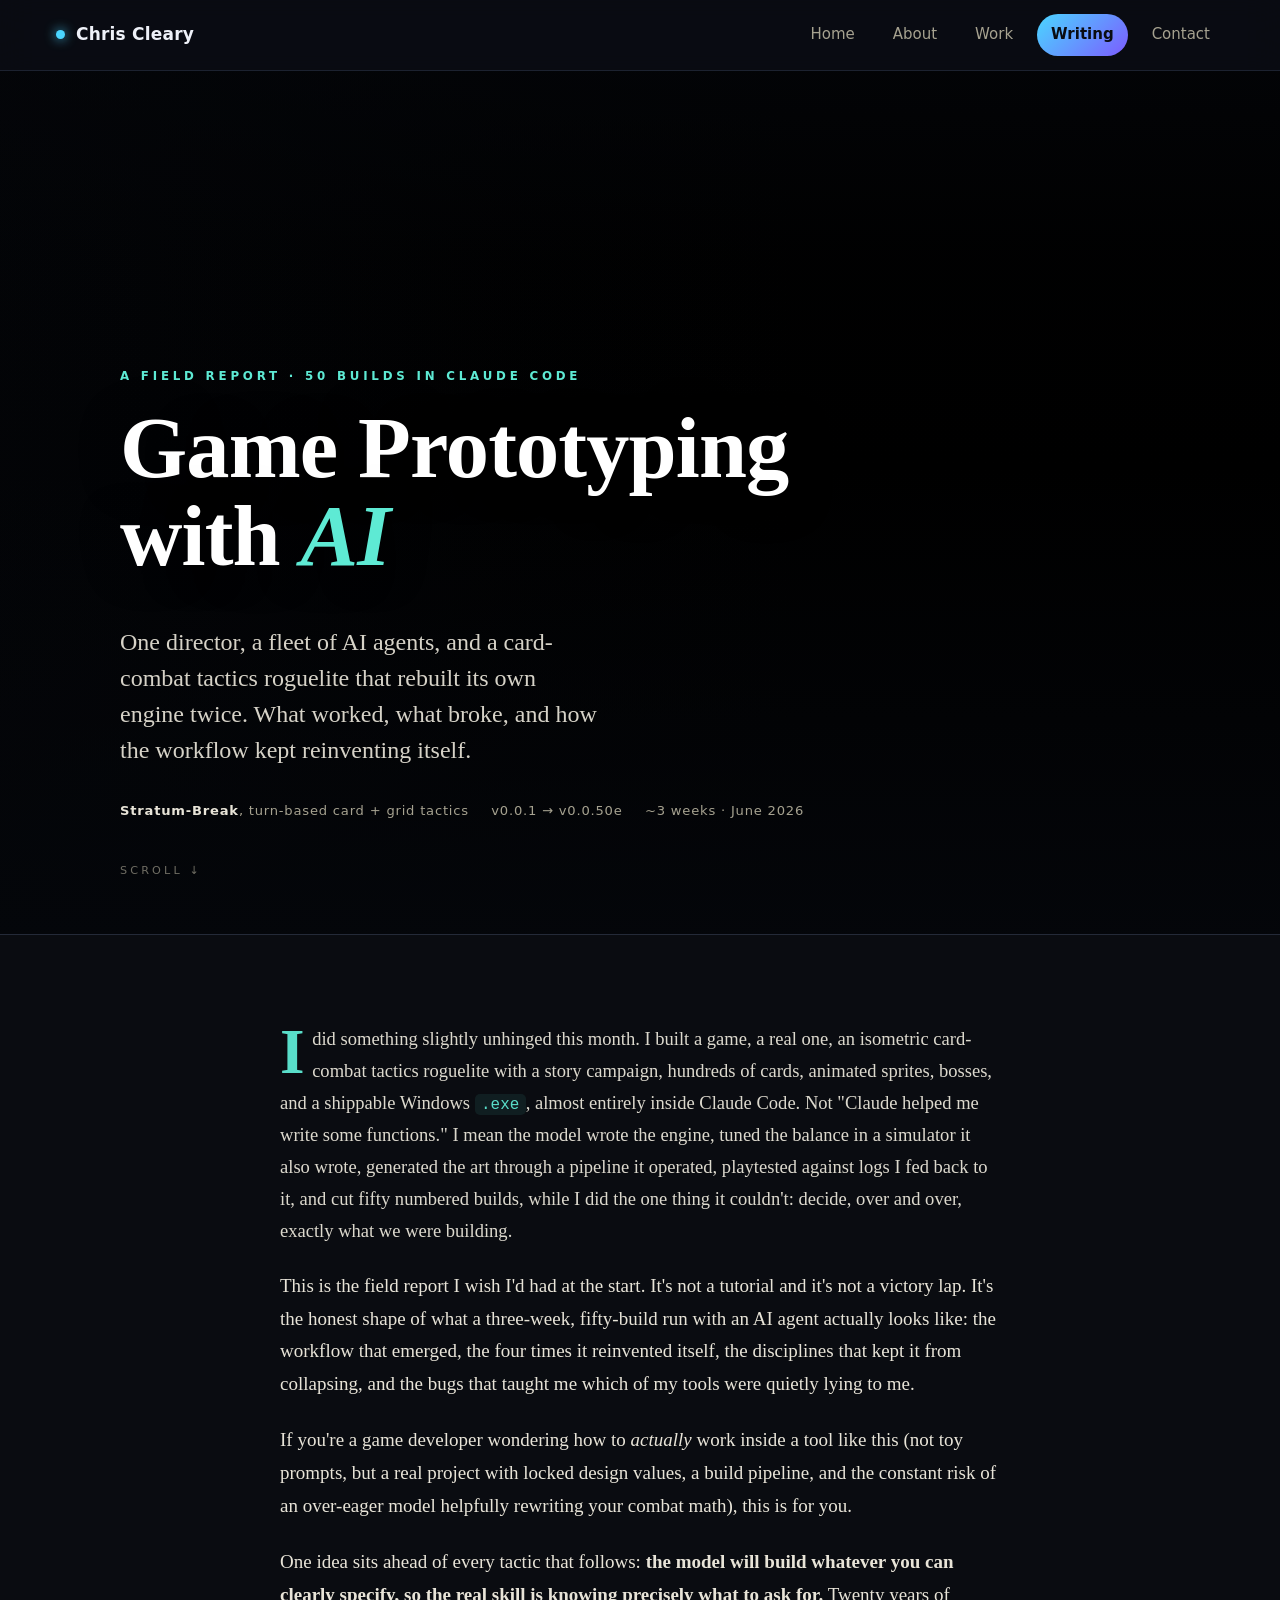
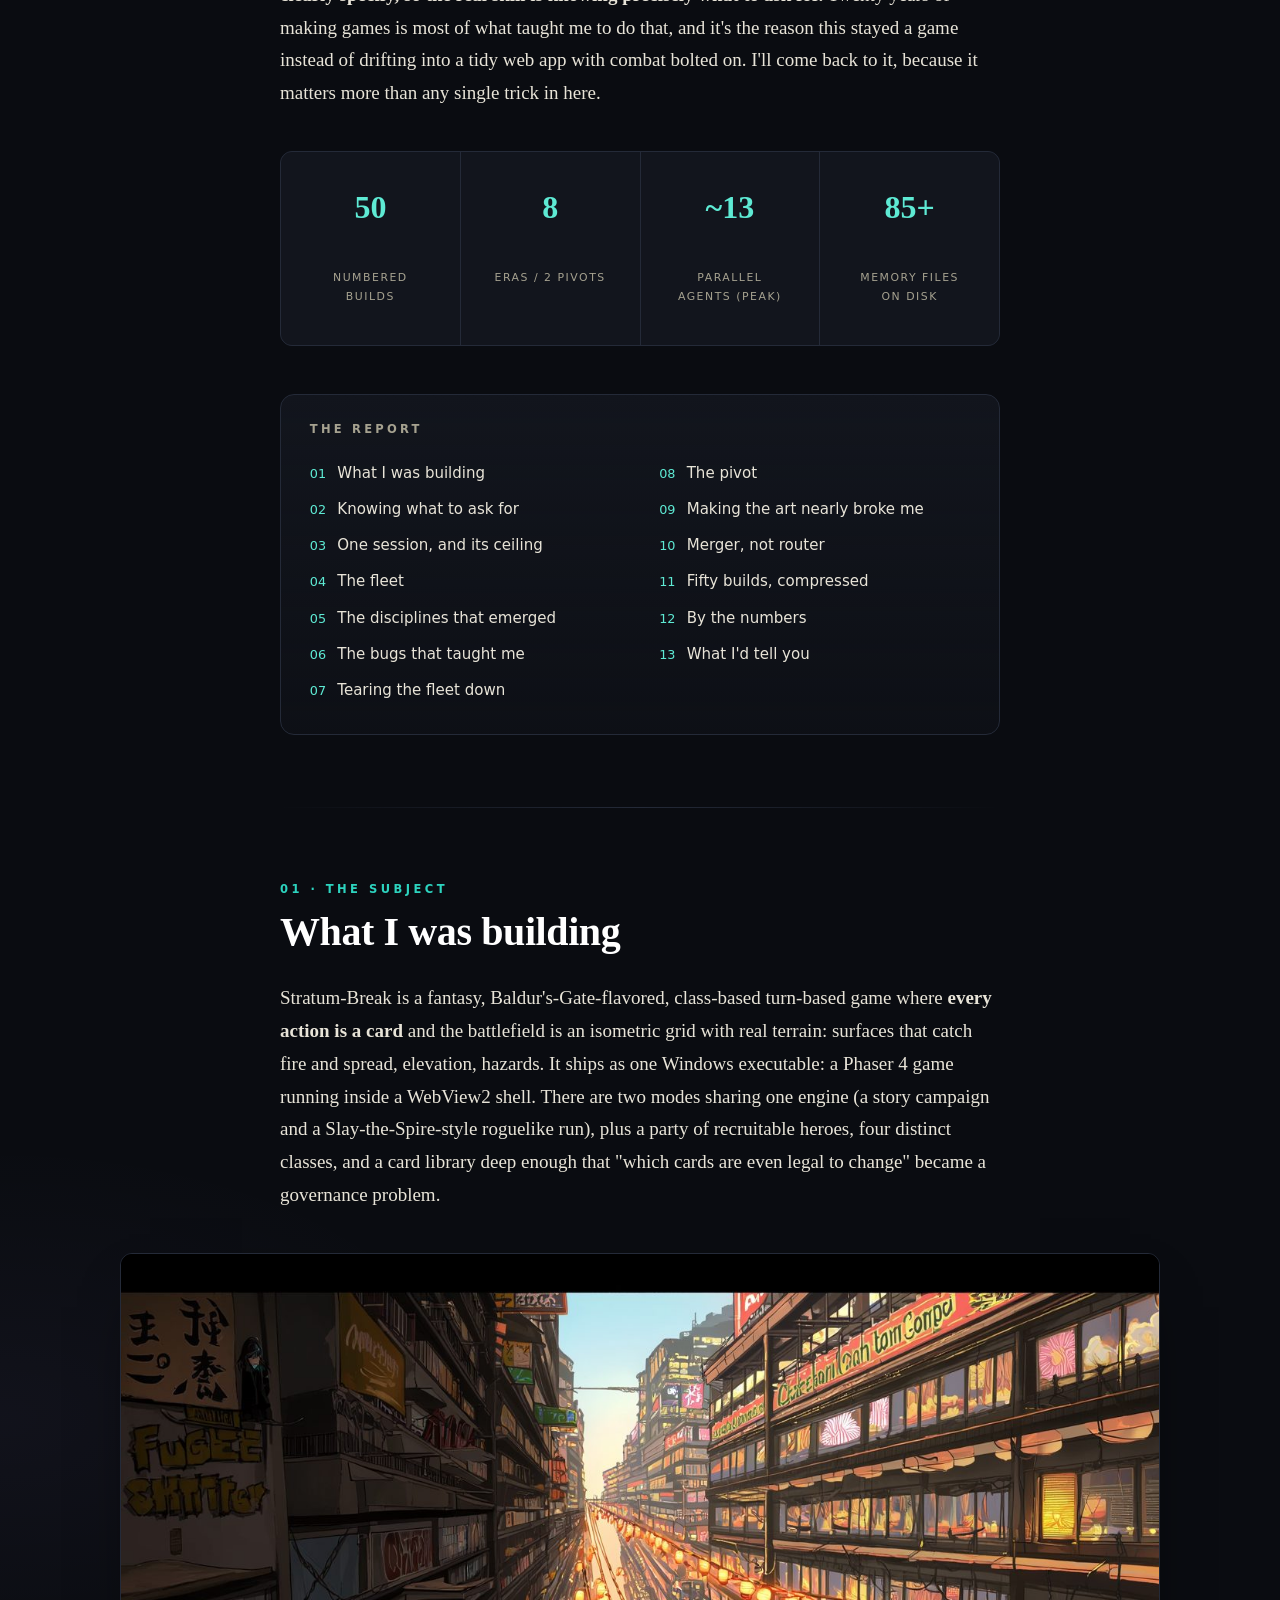
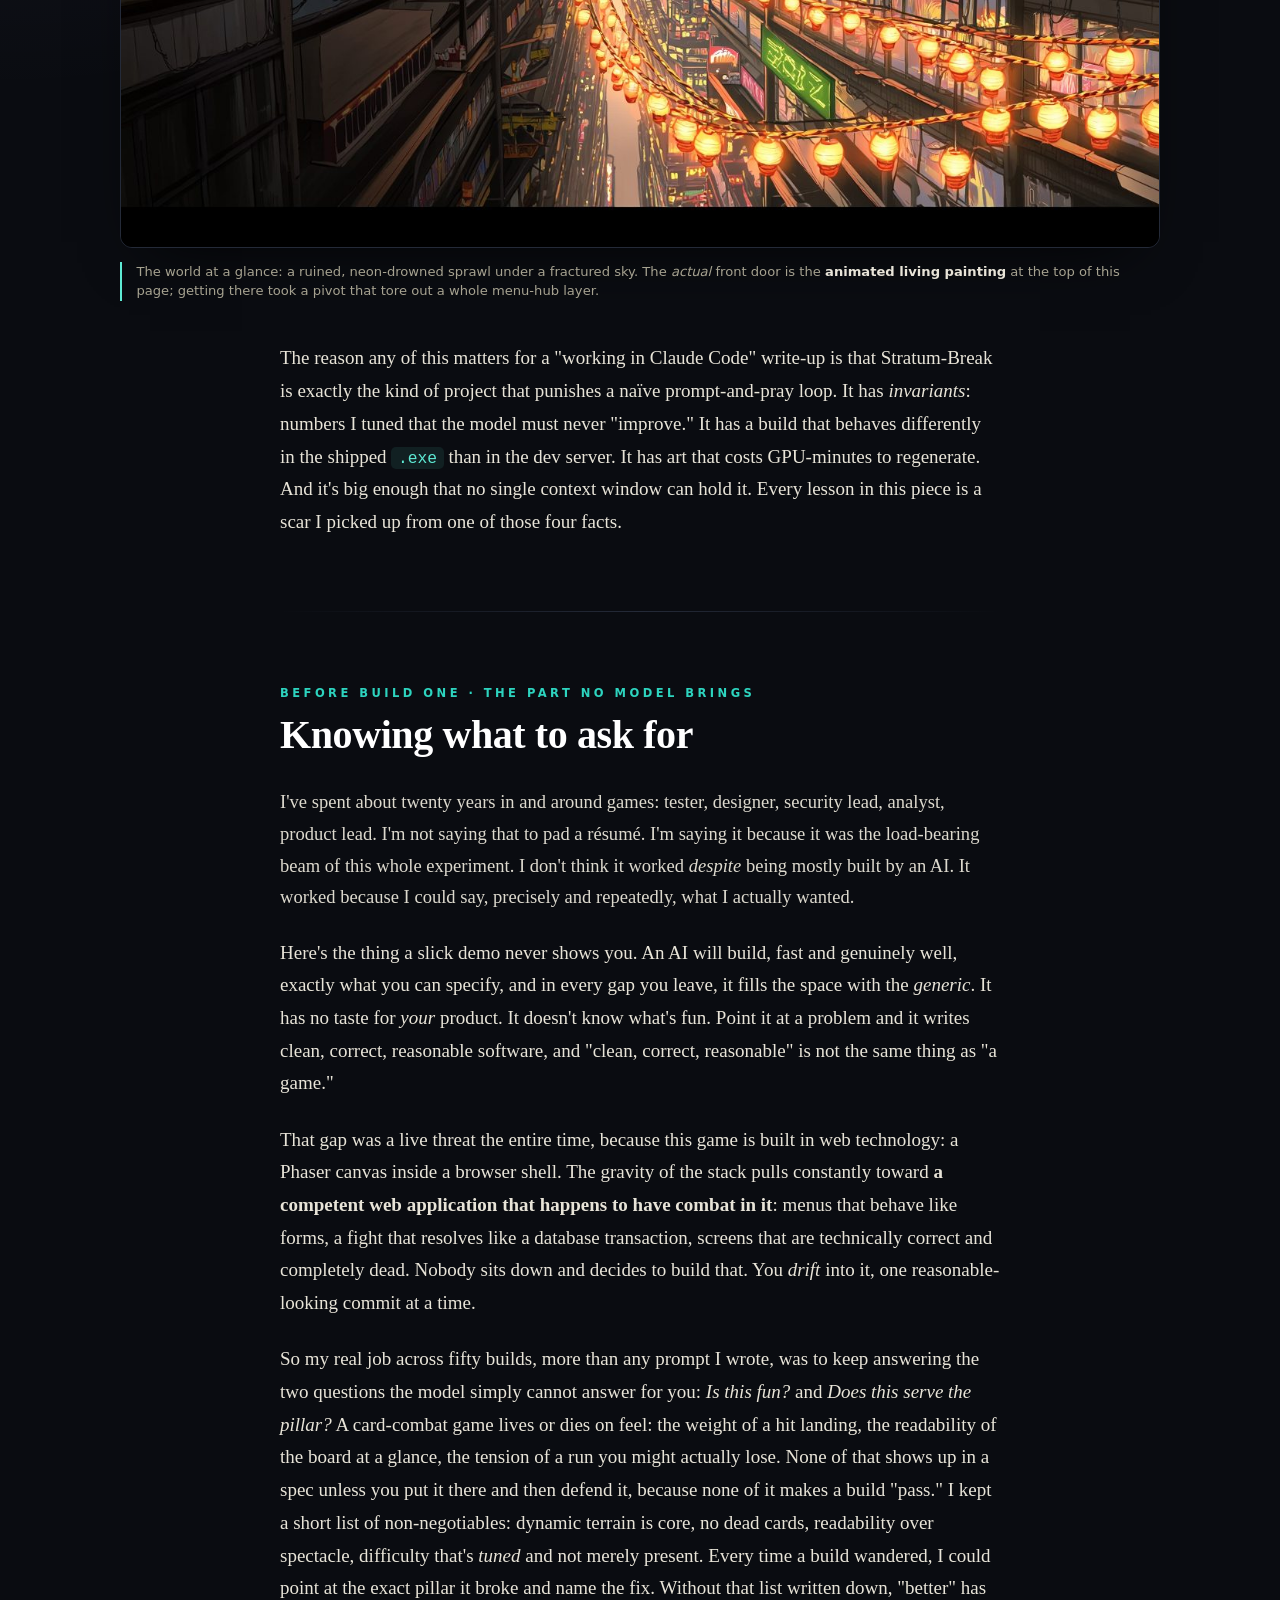
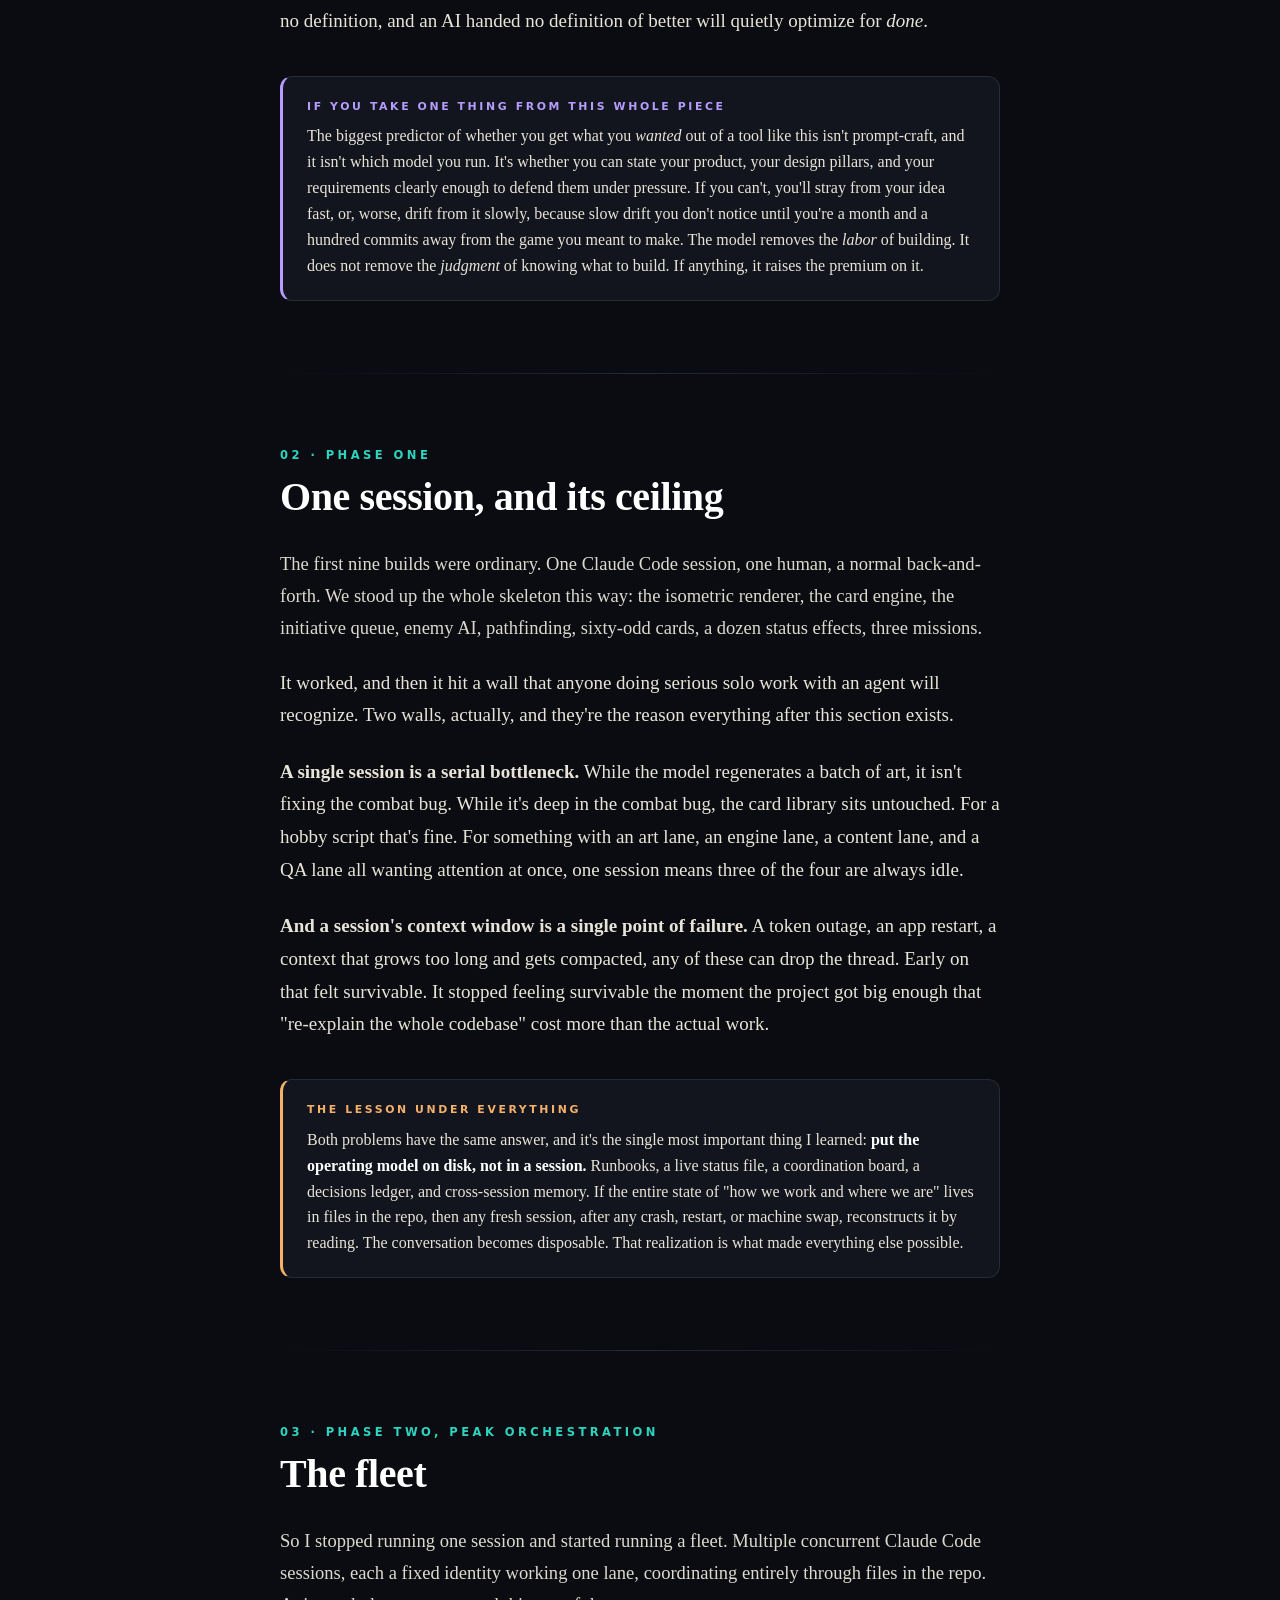
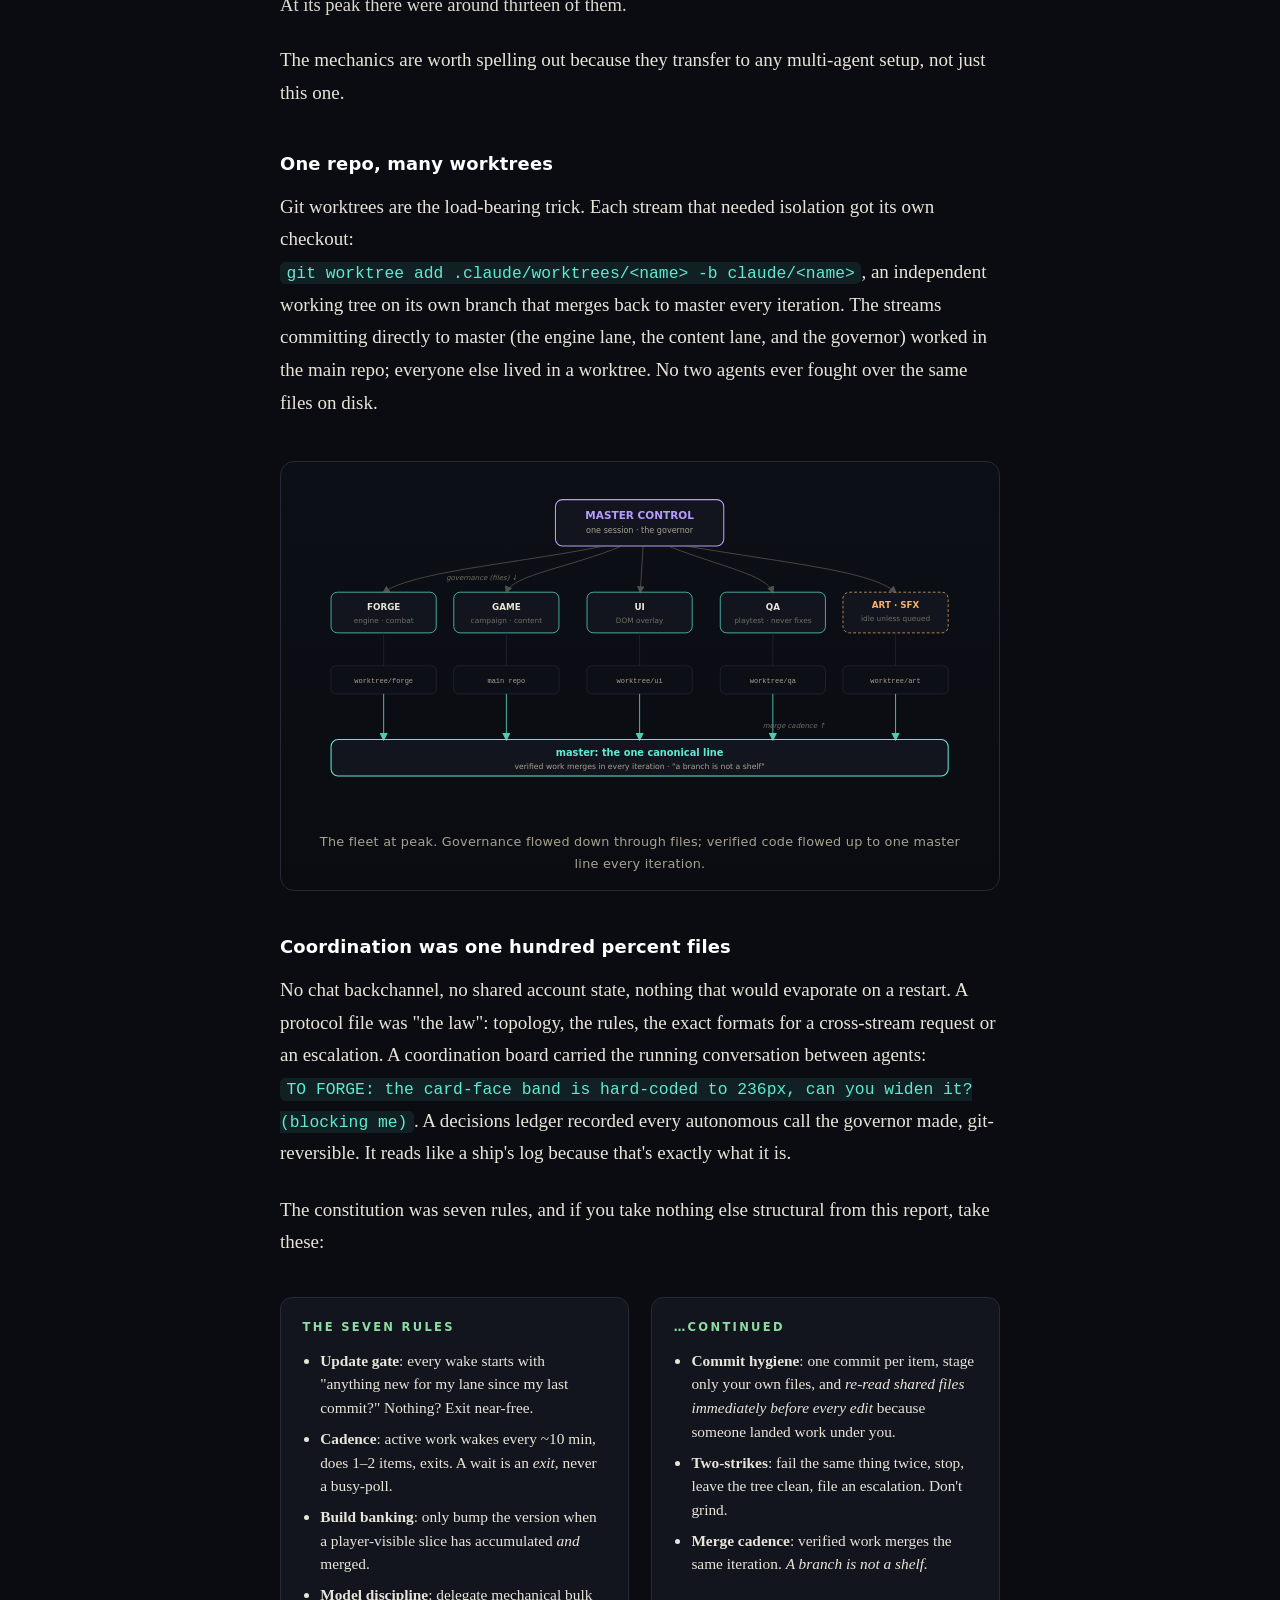
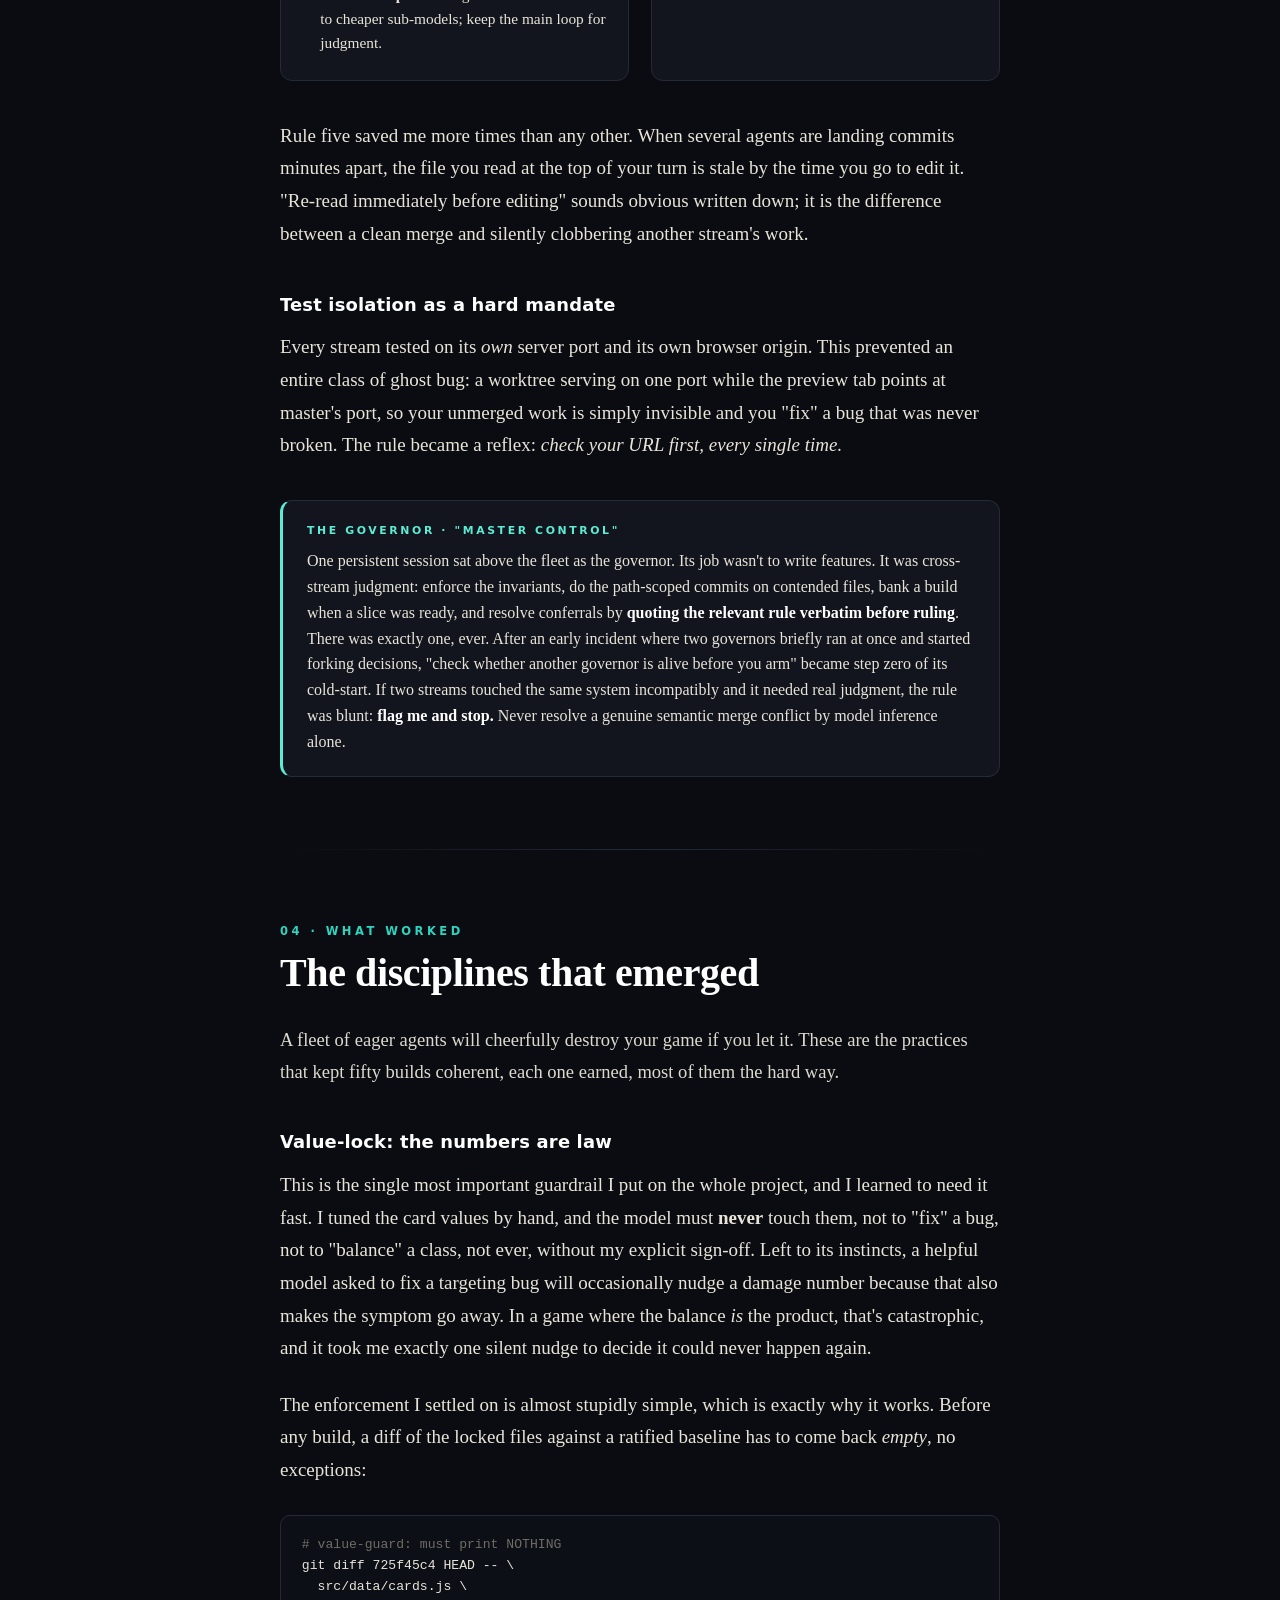
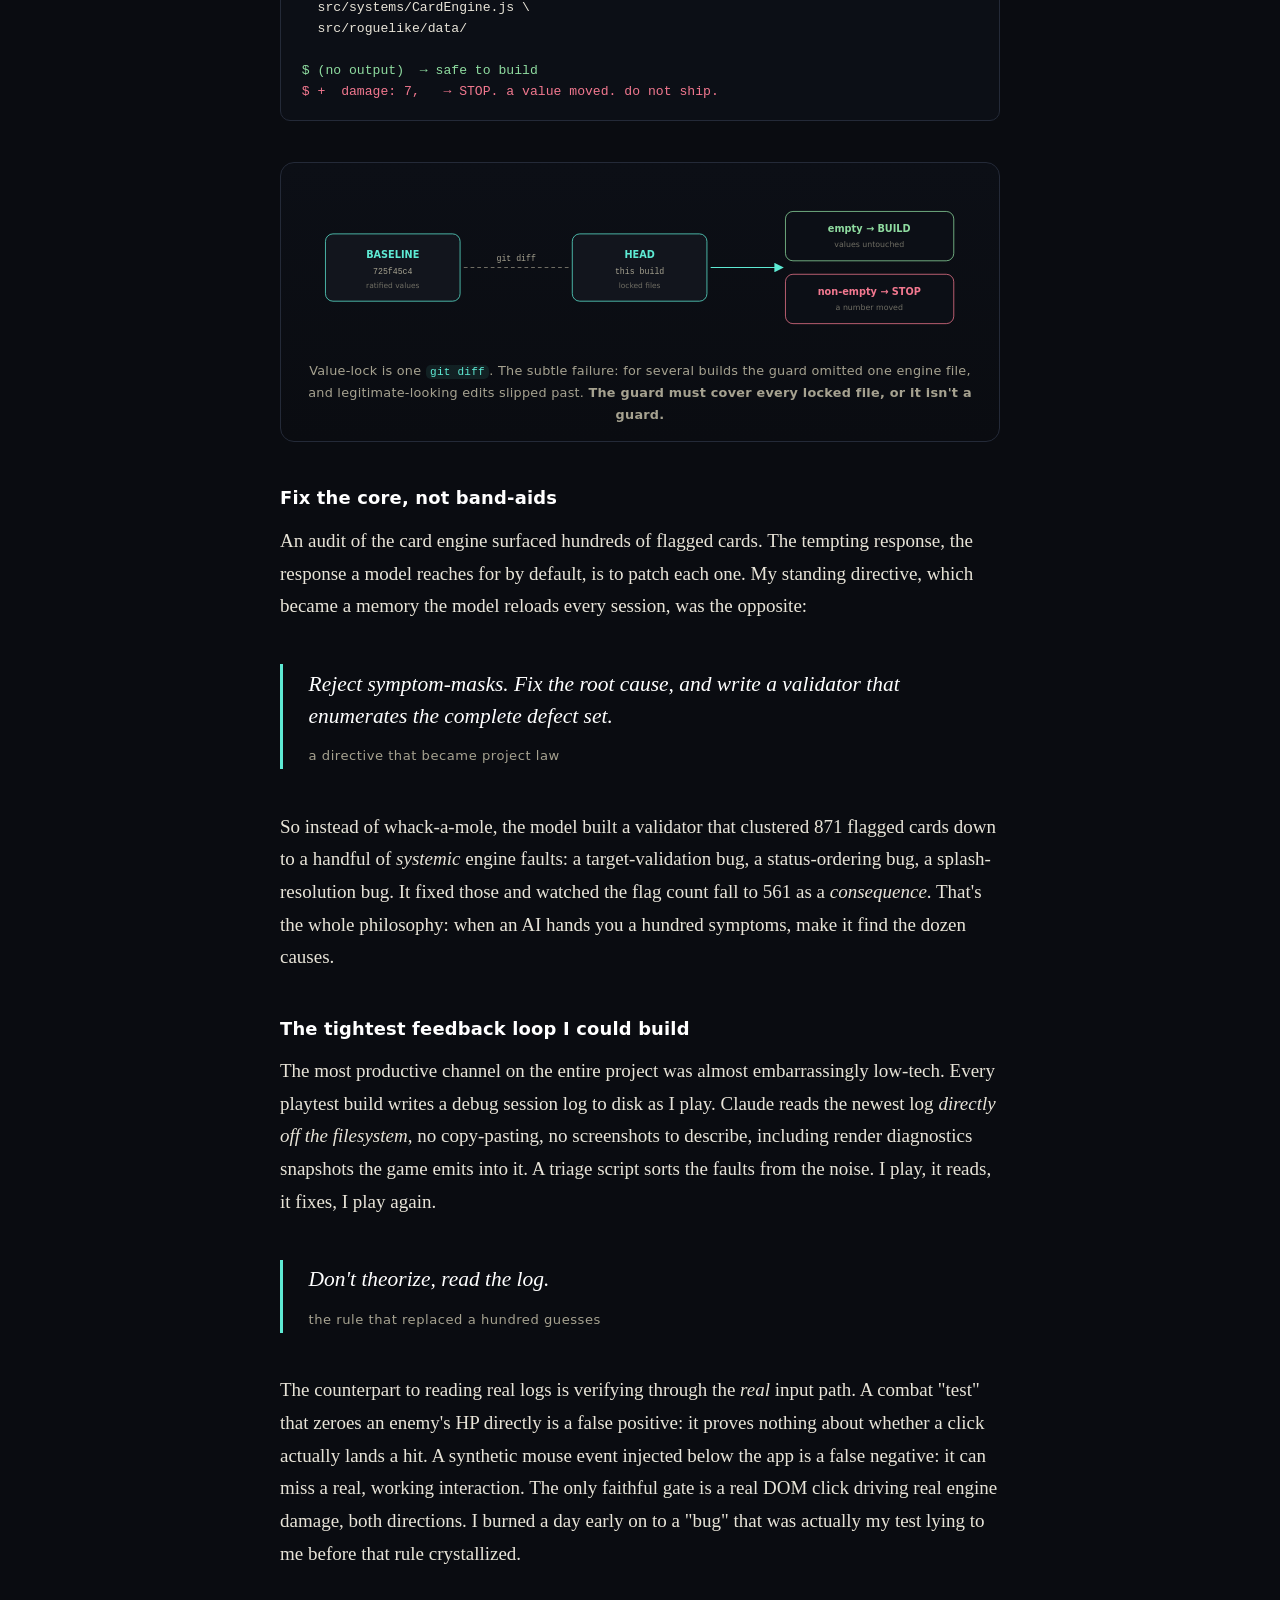
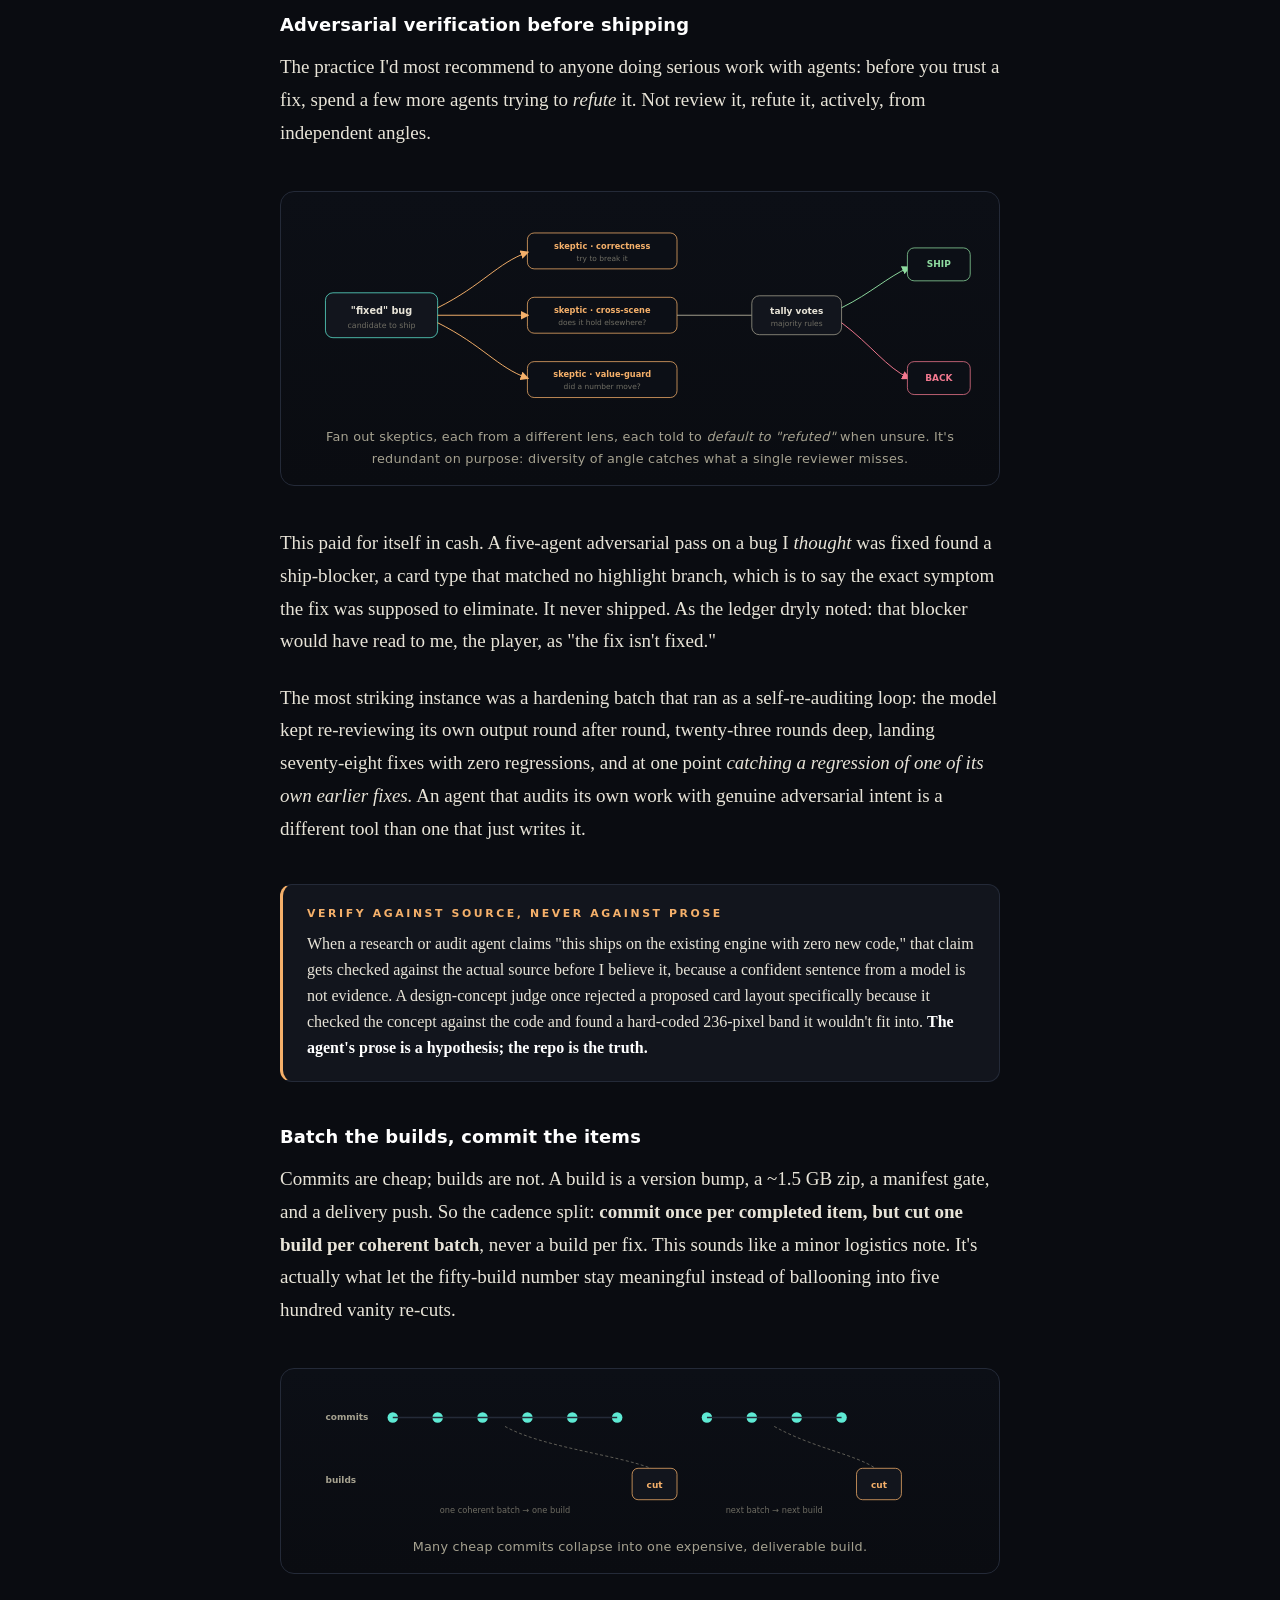
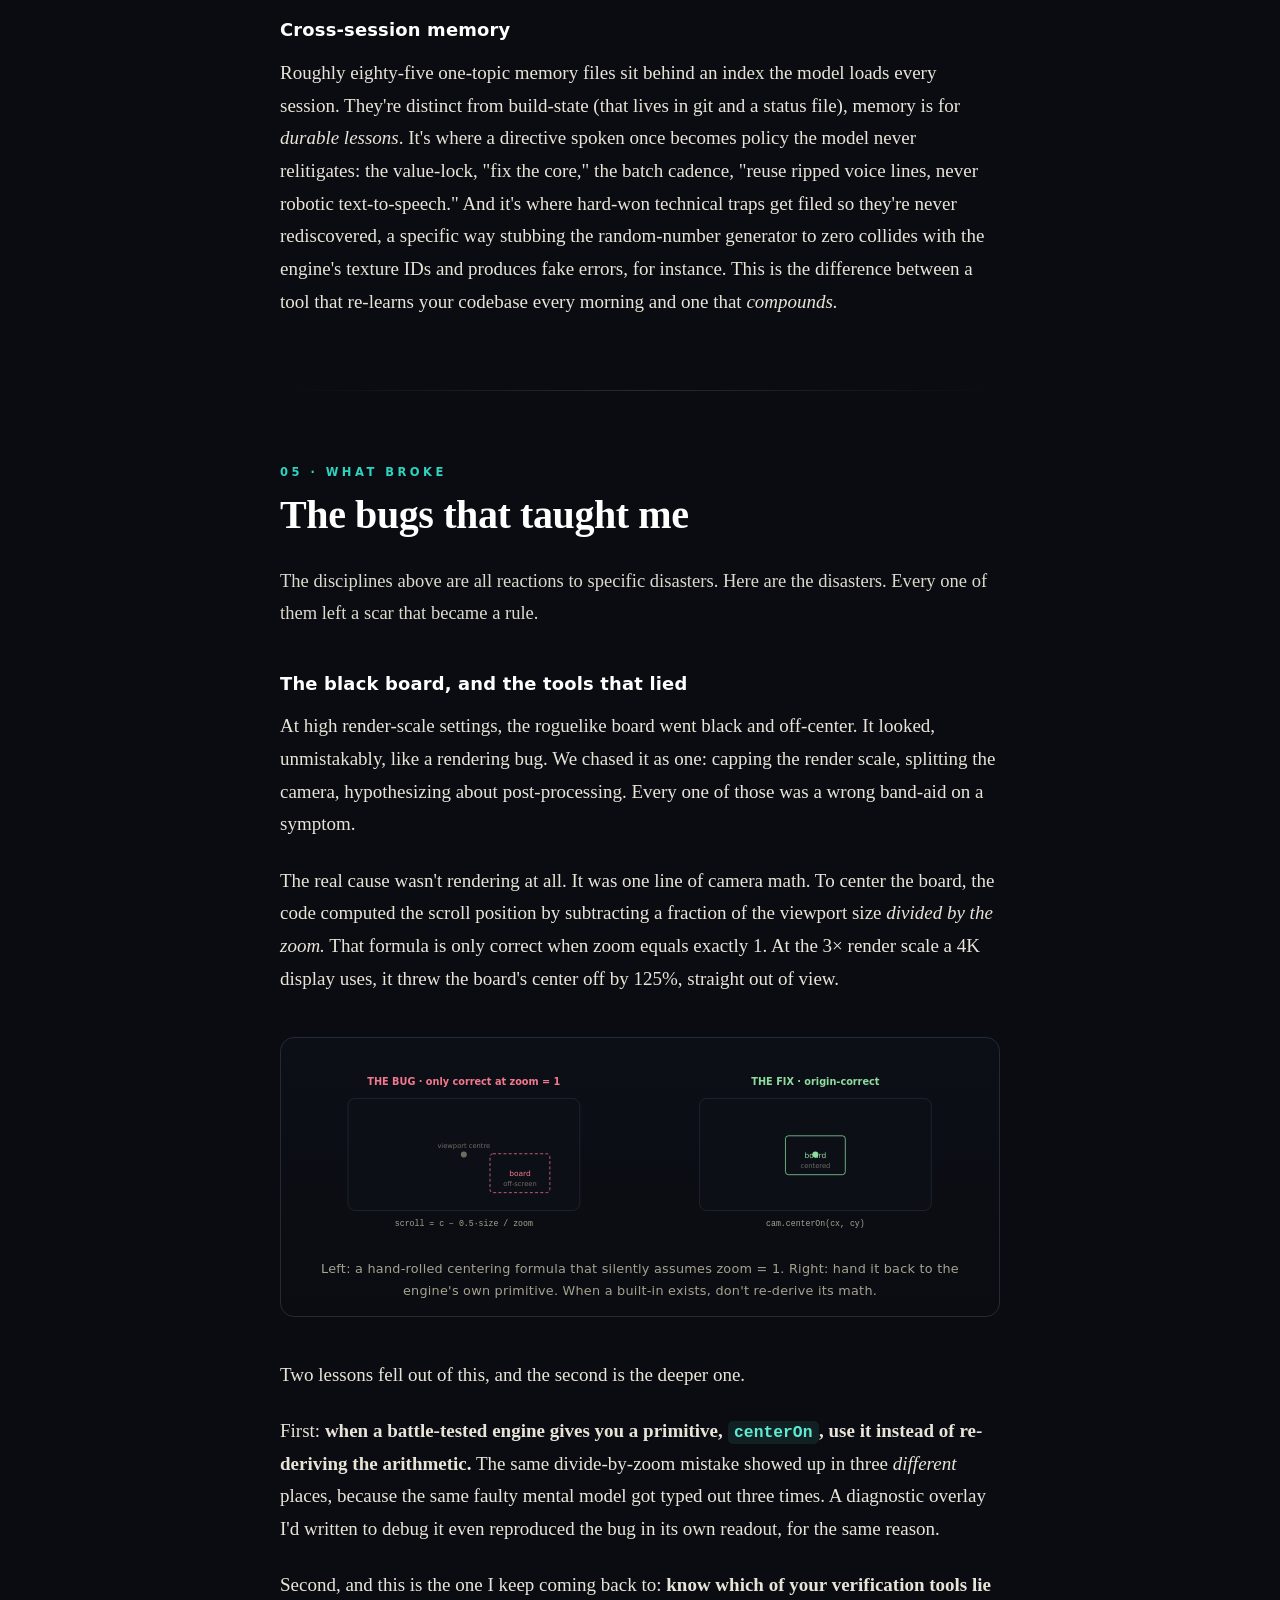
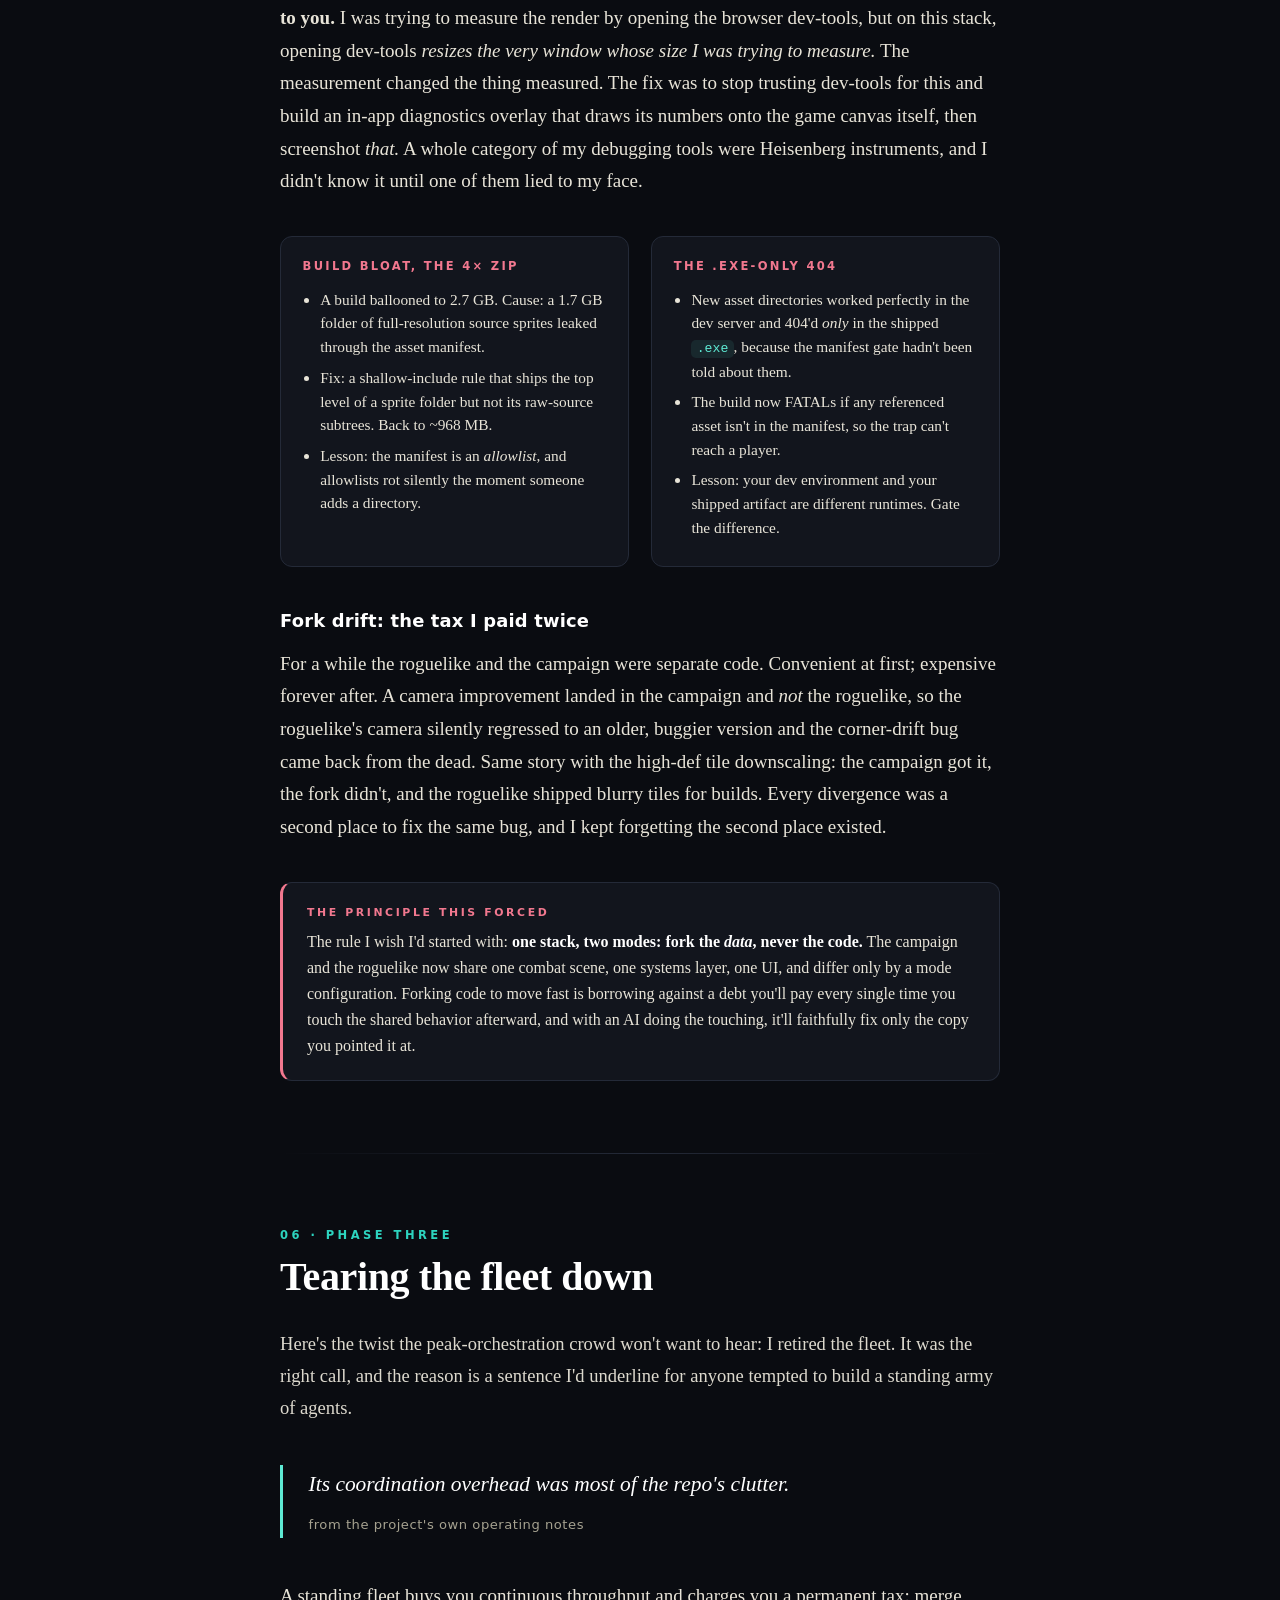
==== commit eb68e73c: "Add files via upload" ====
--- a/writing/index.html
+++ b/writing/index.html
@@ -1,1155 +1,1155 @@
-<!DOCTYPE html>
-<html lang="en">
-<head>
-<meta charset="utf-8">
-<meta name="viewport" content="width=device-width, initial-scale=1">
-<title>Fifty Builds in Claude Code — A Field Report</title>
-<meta name="description" content="How I built a card-combat tactics roguelite almost entirely inside Claude Code — a fleet of AI agents, two engine-shaking pivots, and the disciplines that kept fifty builds from collapsing under their own weight.">
-<style>
-  :root{
-    --ink:#0a0c11; --ink2:#12151d; --ink3:#1a1f2b; --line:#242a38;
-    --paper:#e8e4d8; --paper-dim:#a6a290; --paper-faint:#6f6d63;
-    --teal:#5eead4; --teal-deep:#2dd4bf; --teal-glow:rgba(94,234,212,.14);
-    --amber:#f5b06a; --rose:#f2788f; --violet:#b79cff; --green:#8fdca0;
-    --font-body:"Iowan Old Style","Palatino Linotype","Book Antiqua",Georgia,serif;
-    --font-label:ui-sans-serif,system-ui,"Segoe UI",Roboto,Helvetica,Arial,sans-serif;
-    --font-mono:ui-monospace,"Cascadia Code","SFMono-Regular",Consolas,"Liberation Mono",monospace;
-    --w-text:min(92vw,720px);
-    --w-wide:min(95vw,1040px);
-  }
-  *{box-sizing:border-box}
-  html{scroll-behavior:smooth}
-  body{
-    margin:0; background:var(--ink); color:var(--paper);
-    font-family:var(--font-body); font-size:19px; line-height:1.72;
-    -webkit-font-smoothing:antialiased; text-rendering:optimizeLegibility;
-    background-image:radial-gradient(1200px 600px at 80% -5%,rgba(94,234,212,.05),transparent 60%),
-                     radial-gradient(900px 500px at 0% 10%,rgba(183,156,255,.045),transparent 55%);
-  }
-  ::selection{background:var(--teal-glow);color:#fff}
-  a{color:var(--teal);text-decoration:none;border-bottom:1px solid rgba(94,234,212,.35)}
-  a:hover{color:#fff;border-color:#fff}
-
-  /* ---------- layout ---------- */
-  .wrap{width:var(--w-text);margin:0 auto}
-  .wide{width:var(--w-wide);position:relative;left:50%;transform:translateX(-50%);
-        margin-top:2.6rem;margin-bottom:2.6rem;max-width:100vw}
-  section{padding:0}
-  p{margin:0 0 1.25em}
-
-  /* ---------- integrated portfolio nav (visually matches the main site) ---------- */
-  .site-nav{position:sticky;top:0;z-index:200;display:flex;align-items:center;justify-content:space-between;gap:1rem;
-    padding:14px clamp(18px,5vw,56px);background:rgba(10,12,18,.72);
-    backdrop-filter:blur(18px) saturate(140%);-webkit-backdrop-filter:blur(18px) saturate(140%);
-    border-bottom:1px solid #1c2230;font-family:var(--font-label)}
-  .site-brand{font-weight:700;font-size:17px;color:#eef1f8;display:flex;align-items:center;gap:11px;border:0;letter-spacing:.2px}
-  .site-brand:hover{color:#fff}
-  .site-brand .site-dot{width:9px;height:9px;border-radius:50%;background:#4ad6ff;box-shadow:0 0 12px #4ad6ff;animation:sbNavPulse 2.4s ease infinite}
-  @keyframes sbNavPulse{0%,100%{box-shadow:0 0 10px #4ad6ff;opacity:1}50%{box-shadow:0 0 20px #4ad6ff;opacity:.6}}
-  .site-nav-links{display:flex;gap:clamp(4px,1.5vw,10px);align-items:center;flex-wrap:wrap;justify-content:flex-end}
-  .site-nav-links a{font-weight:500;font-size:15px;color:#a6a290;padding:8px 14px;border-radius:100px;transition:color .2s,background .2s;border:0;white-space:nowrap}
-  .site-nav-links a:hover{color:#fff;background:rgba(255,255,255,.05)}
-  .site-nav-links a.active{color:#0a0c12;background:linear-gradient(135deg,#4ad6ff,#7c5cff);font-weight:600}
-
-  /* ---------- hero ---------- */
-  .hero{position:relative;min-height:96vh;display:flex;flex-direction:column;justify-content:flex-end;
-        overflow:hidden;border-bottom:1px solid var(--line)}
-  /* live "living-painting" menu engine renders into #menu-cv; a static poster is the
-     no-JS / load-failure fallback; .scrim keeps the title legible over the bright art. */
-  .hero .bg-fallback{position:absolute;inset:0;background:#05070c center/cover no-repeat;
-        background-image:url("menu/painting.jpg");filter:saturate(1.02) brightness(.9)}
-  .hero #menu-cv{position:absolute;inset:0;display:block;opacity:0;transition:opacity 1.6s ease}
-  .hero #menu-cv.ready{opacity:1}
-  .hero .scrim{position:absolute;inset:0;pointer-events:none;
-        background:linear-gradient(180deg,rgba(4,6,10,.62) 0%,rgba(4,6,10,.10) 22%,rgba(4,6,10,0) 46%,rgba(4,6,10,.55) 78%,rgba(4,6,10,.98) 100%),
-                   linear-gradient(90deg,rgba(4,6,10,.66) 0%,rgba(4,6,10,.12) 40%,rgba(4,6,10,0) 62%)}
-  .hero .inner{z-index:3}
-  .hero .inner{position:relative;width:var(--w-wide);margin:0 auto;padding:0 0 6vh}
-  .kicker{font-family:var(--font-label);font-size:.74rem;letter-spacing:.32em;text-transform:uppercase;
-          color:var(--teal);font-weight:600;margin-bottom:1.1rem}
-  .hero h1{font-family:var(--font-body);font-weight:600;font-size:clamp(2.6rem,7.2vw,5.4rem);line-height:1.02;
-           margin:0 0 .5em;letter-spacing:-.01em;color:#fff;text-shadow:0 2px 40px rgba(0,0,0,.6)}
-  .hero h1 em{font-style:italic;color:var(--teal)}
-  .hero .dek{font-size:clamp(1.05rem,2.4vw,1.5rem);max-width:40ch;color:var(--paper);opacity:.92;line-height:1.5}
-  .hero .meta{font-family:var(--font-label);font-size:.82rem;letter-spacing:.06em;color:var(--paper-dim);
-              margin-top:2rem;display:flex;gap:1.4rem;flex-wrap:wrap;align-items:center}
-  .hero .meta b{color:var(--paper);font-weight:600}
-  .scroll-cue{font-family:var(--font-label);font-size:.7rem;letter-spacing:.28em;text-transform:uppercase;
-              color:var(--paper-faint);margin-top:2.4rem}
-
-  /* ---------- section headings ---------- */
-  .actlabel{font-family:var(--font-label);font-size:.72rem;letter-spacing:.3em;text-transform:uppercase;
-            color:var(--teal-deep);font-weight:600;margin:0 0 .6rem}
-  h2{font-family:var(--font-body);font-weight:600;font-size:clamp(1.7rem,4vw,2.5rem);line-height:1.12;
-     letter-spacing:-.01em;margin:0 0 .7em;color:#fff}
-  h3{font-family:var(--font-label);font-weight:650;font-size:1.12rem;letter-spacing:.01em;color:#fff;
-     margin:2.2em 0 .6em}
-  .lede{font-size:1.16rem;color:var(--paper);opacity:.95}
-  .dropcap::first-letter{font-size:3.4em;line-height:.8;float:left;padding:.06em .12em .0 0;
-     color:var(--teal);font-weight:600}
-  hr.rule{border:0;height:1px;background:linear-gradient(90deg,transparent,var(--line),transparent);margin:4.5rem auto;width:var(--w-text)}
-  .section-top{margin-top:5.5rem}
-
-  /* ---------- TOC ---------- */
-  .toc{border:1px solid var(--line);border-radius:14px;background:linear-gradient(180deg,var(--ink2),rgba(18,21,29,.4));
-       padding:1.6rem 1.8rem;margin:3rem auto}
-  .toc h4{font-family:var(--font-label);font-size:.72rem;letter-spacing:.28em;text-transform:uppercase;color:var(--paper-dim);margin:0 0 1rem;font-weight:600}
-  .toc ol{margin:0;padding:0;list-style:none;counter-reset:t;columns:2;column-gap:2.4rem}
-  .toc li{counter-increment:t;font-family:var(--font-label);font-size:.94rem;padding:.32rem 0;break-inside:avoid}
-  .toc li::before{content:counter(t,decimal-leading-zero);color:var(--teal);font-variant-numeric:tabular-nums;margin-right:.7rem;font-size:.8rem}
-  .toc a{border:0;color:var(--paper)}
-  .toc a:hover{color:var(--teal)}
-  @media(max-width:640px){.toc ol{columns:1}}
-
-  /* ---------- figures ---------- */
-  figure{margin:2.6rem 0}
-  figure img{width:100%;height:auto;display:block;border-radius:12px;border:1px solid var(--line);
-    box-shadow:0 24px 60px -30px rgba(0,0,0,.9)}
-  figcaption{font-family:var(--font-label);font-size:.82rem;line-height:1.5;color:var(--paper-dim);margin-top:.85rem;
-    padding-left:.9rem;border-left:2px solid var(--teal)}
-  figcaption b{color:var(--paper);font-weight:600}
-  .fig-grid{display:grid;gap:1rem}
-  .fig-grid.g2{grid-template-columns:1fr 1fr}
-  .fig-grid.g4{grid-template-columns:repeat(4,1fr)}
-  @media(max-width:720px){.fig-grid.g4{grid-template-columns:1fr 1fr}}
-  .cards-row{display:flex;gap:1.4rem;align-items:flex-start;justify-content:center;flex-wrap:wrap}
-  .cards-row img{width:min(38vw,240px);border-radius:10px}
-
-  /* ---- live holographic card faces (real shimmer/holo CSS lifted from the game's CardFace) ---- */
-  .sbcards{display:flex;gap:1.8rem;justify-content:center;flex-wrap:wrap;perspective:1400px;margin:1.5rem 0 .6rem}
-  .sbcard{width:224px;height:320px;position:relative;display:flex;flex-direction:column;border-radius:13px;overflow:hidden;
-    box-sizing:border-box;color:#e6ecef;border:2px solid #d84747;font-family:var(--font-mono);
-    background:linear-gradient(170deg,#221418 0%,#0d0810 100%);box-shadow:0 6px 20px rgba(0,0,0,.55);
-    transition:transform .25s cubic-bezier(.2,.7,.2,1), box-shadow .25s ease;transform-style:preserve-3d;will-change:transform}
-  .sbcard-art{height:60%;position:relative;overflow:hidden;flex-shrink:0;border-bottom:1px solid #d8474744}
-  .sbcard-art>img{width:100%;height:100%;object-fit:cover;object-position:top center;display:block}
-  .sbcard-shimmer{position:absolute;inset:0;pointer-events:none;z-index:3;mix-blend-mode:screen}
-  .sbcard-glare{position:absolute;inset:0;pointer-events:none;z-index:4;opacity:0;transition:opacity .2s;mix-blend-mode:screen;
-    background:radial-gradient(320px circle at var(--gx,50%) var(--gy,0%),rgba(255,255,255,.5),rgba(255,255,255,0) 60%)}
-  .sbcard:hover .sbcard-glare{opacity:.55}
-  .sbcard-cost{position:absolute;top:9px;left:9px;width:34px;height:34px;border-radius:50%;
-    background:rgba(8,12,20,.9);border:2px solid #ffb84d;color:#ffb84d;font-weight:bold;font-size:19px;
-    display:flex;align-items:center;justify-content:center;z-index:6;line-height:1}
-  .sbcard-info{flex:1;display:flex;flex-direction:column;padding:9px 11px 24px;background:linear-gradient(170deg,#1a1013 0%,#0a060a 100%);overflow:hidden;position:relative}
-  .sbcard-name{font-size:15px;font-weight:bold;letter-spacing:.4px;line-height:1.15;color:#e6ecef}
-  .sbcard-pill{display:inline-block;margin-top:5px;font-size:9px;letter-spacing:1.5px;font-weight:bold;padding:1px 8px;border-radius:3px}
-  .sbcard-rules{font-size:11.5px;line-height:1.5;color:#c8d3e0;margin-top:8px}
-  .sbcard-rules .dmg{color:#ff6b5e;font-size:1.12em;font-weight:bold}
-  .sbcard-rules .good{color:#5fd4c4;font-size:1.12em;font-weight:bold}
-  .sbcard-rules .kw{padding:0 3px;border-radius:2px;font-weight:bold;font-size:.9em;border:1px solid}
-  .sbcard-foot{position:absolute;bottom:6px;left:0;right:0;text-align:center;font-size:8.5px;letter-spacing:2.5px;opacity:.9}
-  /* type: movement (blue) override */
-  .sbcard--move{background:linear-gradient(170deg,#131c2a 0%,#08101e 100%)}
-  .sbcard--move .sbcard-art{border-bottom-color:#5fb0ff44}
-  .sbcard--move .sbcard-info{background:linear-gradient(170deg,#0f1822 0%,#060d18 100%)}
-  /* rarity chrome (RARITY map from the game) */
-  .sbcard--uncommon{border-color:#3fcf6e;box-shadow:0 0 12px rgba(63,207,110,.4)}
-  .sbcard--rare{border-color:transparent;box-shadow:0 0 18px rgba(95,176,255,.5)}
-  .sbcard--holo{border-color:#c792ea;box-shadow:0 0 18px rgba(199,146,234,.55);animation:sbHoloBorder 2s linear infinite}
-  /* the game's exact shimmer + holo keyframes */
-  @keyframes sbShimmerUncommon{0%{background-position:-200% 0}100%{background-position:200% 0}}
-  @keyframes sbShimmerRare{0%{background-position:-200% 0}100%{background-position:200% 0}}
-  @keyframes sbShimmerHolo{0%{background-position:0% 50%}50%{background-position:100% 50%}100%{background-position:0% 50%}}
-  @keyframes sbHoloBorder{0%{border-color:#ff0080}16%{border-color:#ff8000}33%{border-color:#ffff00}50%{border-color:#00ff80}66%{border-color:#0080ff}83%{border-color:#8000ff}100%{border-color:#ff0080}}
-  .sb-shim-uncommon{background:linear-gradient(105deg,transparent 40%,rgba(200,220,200,.20) 50%,transparent 60%);background-size:200% 100%;animation:sbShimmerUncommon 3.2s linear infinite}
-  .sb-shim-rare{background:linear-gradient(105deg,transparent 35%,rgba(180,210,255,.30) 50%,transparent 65%);background-size:200% 100%;animation:sbShimmerRare 2.4s linear infinite}
-  .sb-shim-holo{background:linear-gradient(135deg,rgba(255,0,128,.20) 0%,rgba(255,128,0,.20) 15%,rgba(255,255,0,.20) 30%,rgba(0,255,128,.20) 45%,rgba(0,128,255,.20) 60%,rgba(128,0,255,.20) 75%,rgba(255,0,128,.20) 100%);background-size:300% 300%;animation:sbShimmerHolo 3s ease infinite}
-  .sbcard-cap{text-align:center;font-family:var(--font-label);font-size:.82rem;color:var(--paper-dim);margin:.4rem auto 0;max-width:60ch}
-  @media(prefers-reduced-motion:reduce){.sbcard,.sbcard *{animation:none!important}}
-
-  .diagram{background:linear-gradient(180deg,#0c0f16,#0a0c11);border:1px solid var(--line);border-radius:14px;
-    padding:1.6rem 1.4rem .9rem;margin:2.6rem 0}
-  .diagram svg{width:100%;height:auto;display:block}
-  .diagram .dcap{font-family:var(--font-label);font-size:.8rem;color:var(--paper-dim);margin:.9rem .3rem 0;
-    text-align:center;letter-spacing:.02em}
-
-  /* ---------- callouts ---------- */
-  .callout{border-radius:12px;padding:1.3rem 1.5rem;margin:2.4rem 0;background:var(--ink2);
-    border:1px solid var(--line);border-left:3px solid var(--teal);font-size:1rem;line-height:1.62}
-  .callout .tag{font-family:var(--font-label);font-size:.68rem;letter-spacing:.24em;text-transform:uppercase;
-    font-weight:700;color:var(--teal);display:block;margin-bottom:.5rem}
-  .callout.lesson{border-left-color:var(--amber)} .callout.lesson .tag{color:var(--amber)}
-  .callout.broke{border-left-color:var(--rose)} .callout.broke .tag{color:var(--rose)}
-  .callout.pivot{border-left-color:var(--violet)} .callout.pivot .tag{color:var(--violet)}
-  .callout p:last-child{margin-bottom:0}
-  .callout strong{color:#fff}
-
-  blockquote{margin:2.6rem 0;padding:.2rem 0 .2rem 1.6rem;border-left:3px solid var(--teal);
-    font-style:italic;font-size:1.34rem;line-height:1.5;color:#fff}
-  blockquote cite{display:block;font-style:normal;font-family:var(--font-label);font-size:.82rem;
-    letter-spacing:.04em;color:var(--paper-dim);margin-top:.9rem}
-  blockquote cite::before{content:"— "}
-
-  code{font-family:var(--font-mono);font-size:.86em;background:rgba(94,234,212,.09);color:var(--teal);
-    padding:.1em .4em;border-radius:5px}
-  pre{font-family:var(--font-mono);font-size:.82rem;line-height:1.6;background:#0c0f16;border:1px solid var(--line);
-    border-radius:10px;padding:1.1rem 1.3rem;overflow-x:auto;margin:1.8rem 0;color:var(--paper)}
-  pre .cm{color:var(--paper-faint)} pre .ok{color:var(--green)} pre .bad{color:var(--rose)} pre .hl{color:var(--amber)}
-
-  .twocol{display:grid;grid-template-columns:1fr 1fr;gap:1.4rem;margin:2.4rem 0}
-  @media(max-width:680px){.twocol{grid-template-columns:1fr}}
-  .panel{border:1px solid var(--line);border-radius:12px;padding:1.2rem 1.35rem;background:var(--ink2)}
-  .panel h5{font-family:var(--font-label);font-size:.72rem;letter-spacing:.2em;text-transform:uppercase;margin:0 0 .7rem;font-weight:700}
-  .panel.win h5{color:var(--green)} .panel.fail h5{color:var(--rose)}
-  .panel ul{margin:0;padding-left:1.1rem;font-size:.96rem;line-height:1.55}
-  .panel li{margin:.42rem 0}
-
-  /* screenshot placeholder */
-  .shot{border:1.5px dashed #33405a;border-radius:12px;padding:2.4rem 1.4rem;text-align:center;margin:2.6rem 0;
-    background:repeating-linear-gradient(45deg,rgba(255,255,255,.012) 0 10px,transparent 10px 20px)}
-  .shot .lbl{font-family:var(--font-label);font-size:.7rem;letter-spacing:.24em;text-transform:uppercase;color:var(--teal-deep);font-weight:700}
-  .shot .desc{font-family:var(--font-label);font-size:.9rem;color:var(--paper-dim);margin-top:.6rem;max-width:46ch;margin-left:auto;margin-right:auto}
-
-  /* stat strip */
-  .stats{display:grid;grid-template-columns:repeat(4,1fr);gap:1px;background:var(--line);border:1px solid var(--line);border-radius:12px;overflow:hidden;margin:2.6rem 0}
-  .stats div{background:var(--ink2);padding:1.2rem 1rem;text-align:center}
-  .stats .n{font-family:var(--font-body);font-size:2rem;color:var(--teal);font-weight:600;line-height:1}
-  .stats .l{font-family:var(--font-label);font-size:.68rem;letter-spacing:.14em;text-transform:uppercase;color:var(--paper-dim);margin-top:.5rem}
-  @media(max-width:640px){.stats{grid-template-columns:1fr 1fr}}
-
-  footer{border-top:1px solid var(--line);margin-top:6rem;padding:3rem 0 5rem}
-  footer .wrap{color:var(--paper-dim);font-family:var(--font-label);font-size:.86rem;line-height:1.7}
-  .tick{color:var(--teal)}
-  em.q{color:var(--paper);font-style:italic}
-</style>
-</head>
-<body>
-
-<!-- ============================ SITE NAV (integrated with the portfolio) ============================ -->
-<nav class="site-nav">
-  <a class="site-brand" href="../index.html"><span class="site-dot"></span> Chris Cleary</a>
-  <div class="site-nav-links">
-    <a href="../index.html">Home</a>
-    <a href="../about.html">About</a>
-    <a href="../work.html">Work</a>
-    <a href="index.html" class="active">Writing</a>
-    <a href="../contact.html">Contact</a>
-  </div>
-</nav>
-
-<!-- ============================ HERO ============================ -->
-<header class="hero">
-  <div class="bg-fallback" aria-hidden="true"></div>
-  <canvas id="menu-cv" aria-hidden="true"></canvas>
-  <div class="scrim" aria-hidden="true"></div>
-  <div class="inner">
-    <div class="kicker">A field report · working inside Claude Code</div>
-    <h1>Fifty Builds in<br><em>Claude Code</em></h1>
-    <p class="dek">One director, a fleet of AI agents, and a card-combat tactics roguelite that rebuilt its own engine twice. What worked, what broke, and how the workflow kept reinventing itself.</p>
-    <div class="meta">
-      <span><b>Stratum-Break</b> — turn-based card + grid tactics</span>
-      <span>v0.0.1 → v0.0.50e</span>
-      <span>~3 weeks · June 2026</span>
-    </div>
-    <div class="scroll-cue">Scroll ↓</div>
-  </div>
-</header>
-
-<!-- ============================ INTRO ============================ -->
-<section class="wrap section-top">
-  <p class="lede dropcap">I did something slightly unhinged this month. I built a game — a real one, an isometric card-combat tactics roguelite with a story campaign, hundreds of cards, animated sprites, bosses, and a shippable Windows <code>.exe</code> — almost entirely inside Claude Code. Not "Claude helped me write some functions." I mean the model wrote the engine, tuned the balance in a simulator it also wrote, generated the art through a pipeline it operated, playtested against logs I fed back to it, and cut fifty numbered builds — while I did the one thing it couldn't: decide, over and over, exactly what we were building.</p>
-
-  <p>This is the field report I wish I'd had at the start. It's not a tutorial and it's not a victory lap — it's the honest shape of what a three-week, fifty-build run with an AI agent actually looks like: the workflow that emerged, the four times it reinvented itself, the disciplines that kept it from collapsing, and the bugs that taught me which of my tools were quietly lying to me.</p>
-
-  <p>If you're a game developer wondering how to <em>actually</em> work inside a tool like this — not toy prompts, but a real project with locked design values and a build pipeline and the constant risk of an over-eager model helpfully rewriting your combat math — this is for you.</p>
-
-  <p>And if there's one idea I'd put ahead of every tactic that follows, it's this: <strong>the model will build whatever you can clearly specify — so the real skill is knowing, precisely, what to ask for.</strong> Twenty years of making games is most of what taught me to do that, and it's the reason this stayed a game instead of drifting into a tidy web app with combat bolted on. I get into why that matters more than any trick in here right after the setup.</p>
-
-  <div class="stats">
-    <div><div class="n">50</div><div class="l">numbered builds</div></div>
-    <div><div class="n">8</div><div class="l">eras / 2 pivots</div></div>
-    <div><div class="n">~13</div><div class="l">parallel agents (peak)</div></div>
-    <div><div class="n">85+</div><div class="l">memory files on disk</div></div>
-  </div>
-
-  <div class="toc" aria-label="Table of contents">
-    <h4>The report</h4>
-    <ol>
-      <li><a href="#what">What I was building</a></li>
-      <li><a href="#pillars">Knowing what to ask for</a></li>
-      <li><a href="#one">One session, and its ceiling</a></li>
-      <li><a href="#fleet">The fleet</a></li>
-      <li><a href="#disciplines">The disciplines that emerged</a></li>
-      <li><a href="#bugs">The bugs that taught me</a></li>
-      <li><a href="#teardown">Tearing the fleet down</a></li>
-      <li><a href="#pivot">The pivot</a></li>
-      <li><a href="#art">Making the art nearly broke me</a></li>
-      <li><a href="#merger">Merger, not router</a></li>
-      <li><a href="#timeline">Fifty builds, compressed</a></li>
-      <li><a href="#ledger">By the numbers</a></li>
-      <li><a href="#takeaways">What I'd tell you</a></li>
-    </ol>
-  </div>
-</section>
-
-<hr class="rule">
-
-<!-- ============================ 1. WHAT ============================ -->
-<section class="wrap" id="what">
-  <p class="actlabel">01 · The subject</p>
-  <h2>What I was building</h2>
-  <p>Stratum-Break is a fantasy, Baldur's-Gate-flavored, class-based turn-based game where <strong>every action is a card</strong> and the battlefield is an isometric grid with real terrain — surfaces that catch fire and spread, elevation, hazards. It ships as one Windows executable: a Phaser&nbsp;4 game running inside a WebView2 shell. There are two modes sharing one engine — a story campaign and a Slay-the-Spire-style roguelike run — plus a party of recruitable heroes, four distinct classes, and a card library deep enough that "which cards are even legal to change" became a governance problem.</p>
-
-  <figure class="wide">
-    <img src="images/hub-city.jpg" alt="A painterly render of a ruined, neon-lit city sprawl under a fractured sky.">
-    <figcaption>The world at a glance — a ruined, neon-drowned sprawl under a fractured sky. The <em>actual</em> front door is the <b>animated living painting</b> at the top of this page; getting there took a pivot that tore out a whole menu-hub layer.</figcaption>
-  </figure>
-
-  <p>The reason any of this matters for a "working in Claude Code" write-up is that Stratum-Break is exactly the kind of project that punishes a naïve prompt-and-pray loop. It has <em>invariants</em> — numbers I tuned that the model must never "improve." It has a build that behaves differently in the shipped <code>.exe</code> than in the dev server. It has art that costs GPU-minutes to regenerate. And it's big enough that no single context window can hold it. Every lesson in this piece is a scar I picked up from one of those four facts.</p>
-</section>
-
-<hr class="rule">
-
-<!-- ============================ 1.5 KNOWING WHAT TO ASK FOR ============================ -->
-<section class="wrap" id="pillars">
-  <p class="actlabel">Before build one · the part no model brings</p>
-  <h2>Knowing what to ask for</h2>
-  <p class="lede">I've spent about twenty years in and around games — tester, designer, security lead, analyst, product lead. I'm not saying that to pad a résumé. I'm saying it because it was the load-bearing beam of this whole experiment: I don't think it worked <em>despite</em> being mostly built by an AI, I think it worked because I could say — precisely, and over and over — what I actually wanted.</p>
-
-  <p>Here's the thing a slick demo never shows you. An AI will build, fast and genuinely well, exactly what you can specify — and in every gap you leave, it fills the space with the <em>generic</em>. It has no taste for <em>your</em> product. It doesn't know what's fun. Point it at a problem and it writes clean, correct, reasonable software — and "clean, correct, reasonable" is not the same thing as "a game."</p>
-
-  <p>That gap was a live threat the entire time, because this game is built in web technology — a Phaser canvas inside a browser shell. The gravity of the stack pulls constantly toward <strong>a competent web application that happens to have combat in it</strong>: menus that behave like forms, a fight that resolves like a database transaction, screens that are technically correct and completely dead. Nobody sits down and decides to build that. You <em>drift</em> into it, one reasonable-looking commit at a time.</p>
-
-  <p>So my real job across fifty builds — more than any prompt I wrote — was to keep answering the two questions the model simply cannot answer for you: <em>Is this fun?</em> and <em>Does this serve the pillar?</em> A card-combat game lives or dies on feel — the weight of a hit landing, the readability of the board at a glance, the tension of a run you might actually lose. None of that shows up in a spec unless you put it there and then defend it, because none of it makes a build "pass." I kept a short list of non-negotiables — dynamic terrain is core, no dead cards, readability over spectacle, difficulty that's <em>tuned</em> and not merely present — and every time a build wandered, I could point at the exact pillar it broke and name the fix. Without that list written down, "better" has no definition; and an AI handed no definition of better will quietly optimize for <em>done</em>.</p>
-
-  <div class="callout pivot">
-    <span class="tag">If you take one thing from this whole piece</span>
-    <p>The biggest predictor of whether you get what you <em>wanted</em> out of a tool like this isn't prompt-craft, and it isn't which model you run. It's whether you can state your product, your design pillars, and your requirements clearly enough to defend them under pressure. If you can't, you'll stray from your idea fast — or, worse, drift from it slowly, because slow drift you don't notice until you're a month and a hundred commits away from the game you meant to make. The model removes the <em>labor</em> of building. It does not remove — and it quietly raises the premium on — the <em>judgment</em> of knowing what to build.</p>
-  </div>
-</section>
-
-<hr class="rule">
-
-<!-- ============================ 2. ONE SESSION ============================ -->
-<section class="wrap" id="one">
-  <p class="actlabel">02 · Phase one</p>
-  <h2>One session, and its ceiling</h2>
-  <p class="lede">The first nine builds were ordinary. One Claude Code session, one human, a normal back-and-forth. We stood up the whole skeleton this way — the isometric renderer, the card engine, the initiative queue, enemy AI, pathfinding, sixty-odd cards, a dozen status effects, three missions.</p>
-
-  <p>It worked, and it hit a wall that anyone doing serious solo work in an agent will recognize. Two walls, actually, and they're the reason everything after this section exists.</p>
-
-  <p><strong>A single session is a serial bottleneck.</strong> While the model regenerates a batch of art, it isn't fixing the combat bug. While it's deep in the combat bug, the card library sits untouched. For a hobby script that's fine. For something with an art lane, an engine lane, a content lane, and a QA lane all wanting attention at once, one session means three of the four are always idle.</p>
-
-  <p><strong>And a session's context window is a single point of failure.</strong> A token outage, an app restart, a context that grows too long and gets compacted — any of these can drop the thread. Early on that felt survivable. It stopped feeling survivable the moment the project got big enough that "re-explain the whole codebase" cost more than the actual work.</p>
-
-  <div class="callout lesson">
-    <span class="tag">The lesson under everything</span>
-    <p>Both problems have the same answer, and it's the single most important thing I learned: <strong>put the operating model on disk, not in a session.</strong> Runbooks, a live status file, a coordination board, a decisions ledger, and cross-session memory. If the entire state of "how we work and where we are" lives in files in the repo, then any fresh session — after any crash, restart, or machine swap — reconstructs it by reading. The conversation becomes disposable. That realization is what made everything else possible.</p>
-  </div>
-</section>
-
-<hr class="rule">
-
-<!-- ============================ 3. THE FLEET ============================ -->
-<section class="wrap" id="fleet">
-  <p class="actlabel">03 · Phase two — peak orchestration</p>
-  <h2>The fleet</h2>
-  <p class="lede">So I stopped running one session and started running a fleet. Multiple concurrent Claude Code sessions, each a fixed identity working one lane, coordinating entirely through files in the repo. At its peak there were around thirteen of them.</p>
-
-  <p>The mechanics are worth spelling out because they transfer to any multi-agent setup, not just this one.</p>
-
-  <h3>One repo, many worktrees</h3>
-  <p>Git worktrees are the load-bearing trick. Each stream that needed isolation got its own checkout —<br><code>git worktree add .claude/worktrees/&lt;name&gt; -b claude/&lt;name&gt;</code> — an independent working tree on its own branch that merges back to master every iteration. The streams committing directly to master (the engine lane, the content lane, and the governor) worked in the main repo; everyone else lived in a worktree. No two agents ever fought over the same files on disk.</p>
-
-  <div class="diagram">
-    <!-- FLEET ARCHITECTURE DIAGRAM -->
-    <svg viewBox="0 0 960 470" xmlns="http://www.w3.org/2000/svg" font-family="ui-sans-serif,system-ui,sans-serif">
-      <defs>
-        <marker id="arw" markerWidth="9" markerHeight="9" refX="7" refY="4.5" orient="auto">
-          <path d="M0,0 L9,4.5 L0,9 Z" fill="#5eead4"/>
-        </marker>
-        <marker id="arw2" markerWidth="9" markerHeight="9" refX="7" refY="4.5" orient="auto">
-          <path d="M0,0 L9,4.5 L0,9 Z" fill="#6f6d63"/>
-        </marker>
-      </defs>
-      <!-- MC -->
-      <rect x="360" y="18" width="240" height="66" rx="10" fill="#12151d" stroke="#b79cff" stroke-width="1.5"/>
-      <text x="480" y="46" fill="#b79cff" font-size="15" font-weight="700" text-anchor="middle">MASTER CONTROL</text>
-      <text x="480" y="66" fill="#a6a290" font-size="11.5" text-anchor="middle">one session · the governor</text>
-
-      <!-- streams -->
-      <g font-size="12.5" font-weight="600" text-anchor="middle">
-        <rect x="40"  y="150" width="150" height="58" rx="9" fill="#12151d" stroke="#5eead4"/>
-        <text x="115" y="175" fill="#e8e4d8">FORGE</text><text x="115" y="194" fill="#6f6d63" font-size="10.5" font-weight="400">engine · combat</text>
-        <rect x="215" y="150" width="150" height="58" rx="9" fill="#12151d" stroke="#5eead4"/>
-        <text x="290" y="175" fill="#e8e4d8">GAME</text><text x="290" y="194" fill="#6f6d63" font-size="10.5" font-weight="400">campaign · content</text>
-        <rect x="405" y="150" width="150" height="58" rx="9" fill="#12151d" stroke="#5eead4"/>
-        <text x="480" y="175" fill="#e8e4d8">UI</text><text x="480" y="194" fill="#6f6d63" font-size="10.5" font-weight="400">DOM overlay</text>
-        <rect x="595" y="150" width="150" height="58" rx="9" fill="#12151d" stroke="#5eead4"/>
-        <text x="670" y="175" fill="#e8e4d8">QA</text><text x="670" y="194" fill="#6f6d63" font-size="10.5" font-weight="400">playtest · never fixes</text>
-        <rect x="770" y="150" width="150" height="58" rx="9" fill="#12151d" stroke="#f5b06a" stroke-dasharray="4 3"/>
-        <text x="845" y="172" fill="#f5b06a">ART · SFX</text><text x="845" y="191" fill="#6f6d63" font-size="10.5" font-weight="400">idle unless queued</text>
-      </g>
-
-      <!-- MC to streams (governance) -->
-      <g stroke="#6f6d63" stroke-width="1.2" fill="none" opacity=".7">
-        <path d="M430,84 C300,110 160,120 115,150" marker-end="url(#arw2)"/>
-        <path d="M455,84 C380,115 300,125 290,150" marker-end="url(#arw2)"/>
-        <path d="M485,84 L481,150" marker-end="url(#arw2)"/>
-        <path d="M520,84 C600,115 660,125 670,150" marker-end="url(#arw2)"/>
-        <path d="M545,84 C700,110 810,120 845,150" marker-end="url(#arw2)"/>
-      </g>
-
-      <!-- worktrees layer -->
-      <g text-anchor="middle" font-size="10.5">
-        <rect x="40"  y="255" width="150" height="40" rx="7" fill="#0c0f16" stroke="#242a38"/>
-        <text x="115" y="280" fill="#a6a290" font-family="ui-monospace,monospace" font-size="10">worktree/forge</text>
-        <rect x="215" y="255" width="150" height="40" rx="7" fill="#0c0f16" stroke="#242a38"/>
-        <text x="290" y="280" fill="#a6a290" font-family="ui-monospace,monospace" font-size="10">main repo</text>
-        <rect x="405" y="255" width="150" height="40" rx="7" fill="#0c0f16" stroke="#242a38"/>
-        <text x="480" y="280" fill="#a6a290" font-family="ui-monospace,monospace" font-size="10">worktree/ui</text>
-        <rect x="595" y="255" width="150" height="40" rx="7" fill="#0c0f16" stroke="#242a38"/>
-        <text x="670" y="280" fill="#a6a290" font-family="ui-monospace,monospace" font-size="10">worktree/qa</text>
-        <rect x="770" y="255" width="150" height="40" rx="7" fill="#0c0f16" stroke="#242a38"/>
-        <text x="845" y="280" fill="#a6a290" font-family="ui-monospace,monospace" font-size="10">worktree/art</text>
-      </g>
-      <g stroke="#242a38" stroke-width="1"><path d="M115,208 L115,255"/><path d="M290,208 L290,255"/><path d="M480,208 L480,255"/><path d="M670,208 L670,255"/><path d="M845,208 L845,255"/></g>
-
-      <!-- master line -->
-      <rect x="40" y="360" width="880" height="52" rx="10" fill="#12151d" stroke="#5eead4" stroke-width="1.5"/>
-      <text x="480" y="384" fill="#5eead4" font-size="14" font-weight="700" text-anchor="middle">master — the one canonical line</text>
-      <text x="480" y="402" fill="#a6a290" font-size="11" text-anchor="middle">verified work merges in every iteration · "a branch is not a shelf"</text>
-      <g stroke="#5eead4" stroke-width="1.3" fill="none" opacity=".85">
-        <path d="M115,295 L115,360" marker-end="url(#arw)"/>
-        <path d="M290,295 L290,360" marker-end="url(#arw)"/>
-        <path d="M480,295 L480,360" marker-end="url(#arw)"/>
-        <path d="M670,295 L670,360" marker-end="url(#arw)"/>
-        <path d="M845,295 L845,360" marker-end="url(#arw)"/>
-      </g>
-      <text x="700" y="343" fill="#6f6d63" font-size="10" text-anchor="middle" font-style="italic">merge cadence ↑</text>
-      <text x="255" y="133" fill="#6f6d63" font-size="10" text-anchor="middle" font-style="italic">governance (files) ↓</text>
-    </svg>
-    <div class="dcap">The fleet at peak. Governance flowed down through files; verified code flowed up to one master line every iteration.</div>
-  </div>
-
-  <h3>Coordination was one hundred percent files</h3>
-  <p>No chat backchannel, no shared account state, nothing that would evaporate on a restart. A protocol file was "the law" — topology, the rules, the exact formats for a cross-stream request or an escalation. A coordination board carried the running conversation between agents: <code>TO&nbsp;FORGE: the card-face band is hard-coded to 236px, can you widen it? (blocking me)</code>. A decisions ledger recorded every autonomous call the governor made, git-reversible. It reads like a ship's log because that's exactly what it is.</p>
-
-  <p>The constitution was seven rules, and if you take nothing else structural from this report, take these:</p>
-
-  <div class="twocol">
-    <div class="panel win">
-      <h5>The seven rules</h5>
-      <ul>
-        <li><b>Update gate</b> — every wake starts with "anything new for my lane since my last commit?" Nothing? Exit near-free.</li>
-        <li><b>Cadence</b> — active work wakes every ~10 min, does 1–2 items, exits. A wait is an <em>exit</em>, never a busy-poll.</li>
-        <li><b>Build banking</b> — only bump the version when a player-visible slice has accumulated <em>and</em> merged.</li>
-        <li><b>Model discipline</b> — delegate mechanical bulk to cheaper sub-models; keep the main loop for judgment.</li>
-      </ul>
-    </div>
-    <div class="panel win">
-      <h5>…continued</h5>
-      <ul>
-        <li><b>Commit hygiene</b> — one commit per item, stage only your own files, and <em>re-read shared files immediately before every edit</em> because someone landed work under you.</li>
-        <li><b>Two-strikes</b> — fail the same thing twice, stop, leave the tree clean, file an escalation. Don't grind.</li>
-        <li><b>Merge cadence</b> — verified work merges the same iteration. <em>A branch is not a shelf.</em></li>
-      </ul>
-    </div>
-  </div>
-
-  <p>Rule five saved me more times than any other. When several agents are landing commits minutes apart, the file you read at the top of your turn is stale by the time you go to edit it. "Re-read immediately before editing" sounds obvious written down; it is the difference between a clean merge and silently clobbering another stream's work.</p>
-
-  <h3>Test isolation as a hard mandate</h3>
-  <p>Every stream tested on its <em>own</em> server port and its own browser origin. This prevented an entire class of ghost bug: a worktree serving on one port while the preview tab points at master's port, so your unmerged work is simply invisible and you "fix" a bug that was never broken. The rule became a reflex — <em>check your URL first, every single time.</em></p>
-
-  <div class="callout">
-    <span class="tag">The governor · "Master Control"</span>
-    <p>One persistent session sat above the fleet as the governor. Its job wasn't to write features — it was cross-stream judgment: enforce the invariants, do the path-scoped commits on contended files, bank a build when a slice was ready, and resolve conferrals by <strong>quoting the relevant rule verbatim before ruling</strong>. There was exactly one, ever — after an early incident where two governors briefly ran at once and started forking decisions, "check whether another governor is alive before you arm" became step zero of its cold-start. If two streams touched the same system incompatibly and it needed real judgment, the rule was blunt: <strong>flag me and stop.</strong> Never resolve a genuine semantic merge conflict by model inference alone.</p>
-  </div>
-</section>
-
-<hr class="rule">
-
-<!-- ============================ 4. DISCIPLINES ============================ -->
-<section class="wrap" id="disciplines">
-  <p class="actlabel">04 · What worked</p>
-  <h2>The disciplines that emerged</h2>
-  <p class="lede">A fleet of eager agents will cheerfully destroy your game if you let it. These are the practices that kept fifty builds coherent — each one earned, most of them the hard way.</p>
-
-  <h3>Value-lock: the numbers are law</h3>
-  <p>This is the single most important guardrail I put on the whole project, and I learned to need it fast. I tuned the card values by hand, and the model must <strong>never</strong> touch them — not to "fix" a bug, not to "balance" a class, not ever, without my explicit sign-off. Left to its instincts, a helpful model asked to fix a targeting bug will occasionally nudge a damage number because that also makes the symptom go away. In a game where the balance <em>is</em> the product, that's catastrophic — and it took me exactly one silent nudge to decide it could never happen again.</p>
-
-  <p>The enforcement I settled on is almost stupidly simple, which is exactly why it works. Before any build, a diff of the locked files against a ratified baseline has to come back <em>empty</em> — no exceptions:</p>
-
-<pre><span class="cm"># value-guard — must print NOTHING</span>
-git diff 725f45c4 HEAD -- \
-  src/data/cards.js \
-  src/systems/CardEngine.js \
-  src/roguelike/data/
-
-<span class="ok">$ (no output)  → safe to build</span>
-<span class="bad">$ +  damage: 7,   → STOP. a value moved. do not ship.</span></pre>
-
-  <div class="diagram">
-    <!-- VALUE LOCK DIAGRAM -->
-    <svg viewBox="0 0 900 210" xmlns="http://www.w3.org/2000/svg" font-family="ui-sans-serif,system-ui,sans-serif">
-      <rect x="30" y="60" width="180" height="90" rx="10" fill="#12151d" stroke="#5eead4"/>
-      <text x="120" y="92" fill="#5eead4" font-size="13" font-weight="700" text-anchor="middle">BASELINE</text>
-      <text x="120" y="114" fill="#a6a290" font-size="11" text-anchor="middle" font-family="ui-monospace,monospace">725f45c4</text>
-      <text x="120" y="132" fill="#6f6d63" font-size="10" text-anchor="middle">ratified values</text>
-
-      <rect x="360" y="60" width="180" height="90" rx="10" fill="#12151d" stroke="#5eead4"/>
-      <text x="450" y="92" fill="#5eead4" font-size="13" font-weight="700" text-anchor="middle">HEAD</text>
-      <text x="450" y="114" fill="#a6a290" font-size="11" text-anchor="middle" font-family="ui-monospace,monospace">this build</text>
-      <text x="450" y="132" fill="#6f6d63" font-size="10" text-anchor="middle">locked files</text>
-
-      <path d="M215,105 L355,105" stroke="#6f6d63" stroke-width="1.4" fill="none" stroke-dasharray="5 4"/>
-      <text x="285" y="96" fill="#a6a290" font-size="11" text-anchor="middle" font-family="ui-monospace,monospace">git diff</text>
-
-      <path d="M545,105 L640,105" stroke="#5eead4" stroke-width="1.4" fill="none" marker-end="url(#arw)"/>
-      <defs><marker id="arw" markerWidth="9" markerHeight="9" refX="7" refY="4.5" orient="auto"><path d="M0,0 L9,4.5 L0,9 Z" fill="#5eead4"/></marker></defs>
-
-      <rect x="645" y="30" width="225" height="66" rx="10" fill="#0c0f16" stroke="#8fdca0"/>
-      <text x="757" y="58" fill="#8fdca0" font-size="13" font-weight="700" text-anchor="middle">empty → BUILD</text>
-      <text x="757" y="78" fill="#6f6d63" font-size="10.5" text-anchor="middle">values untouched</text>
-
-      <rect x="645" y="114" width="225" height="66" rx="10" fill="#0c0f16" stroke="#f2788f"/>
-      <text x="757" y="142" fill="#f2788f" font-size="13" font-weight="700" text-anchor="middle">non-empty → STOP</text>
-      <text x="757" y="162" fill="#6f6d63" font-size="10.5" text-anchor="middle">a number moved</text>
-    </svg>
-    <div class="dcap">Value-lock is one <code>git diff</code>. The subtle failure: for several builds the guard omitted one engine file, and legitimate-looking edits slipped past. <b>The guard must cover every locked file, or it isn't a guard.</b></div>
-  </div>
-
-  <h3>Fix the core, not band-aids</h3>
-  <p>An audit of the card engine surfaced hundreds of flagged cards. The tempting response — the response a model reaches for by default — is to patch each one. My standing directive, which became a memory the model reloads every session, was the opposite:</p>
-
-  <blockquote>Reject symptom-masks. Fix the root cause, and write a validator that enumerates the complete defect set.<cite>a directive that became project law</cite></blockquote>
-
-  <p>So instead of whack-a-mole, the model built a validator that clustered 871 flagged cards down to a handful of <em>systemic</em> engine faults — a target-validation bug, a status-ordering bug, a splash-resolution bug — fixed those, and watched the flag count fall to 561 as a <em>consequence</em>. That's the whole philosophy: when an AI hands you a hundred symptoms, make it find the dozen causes.</p>
-
-  <h3>The tightest feedback loop I could build</h3>
-  <p>The most productive channel on the entire project was almost embarrassingly low-tech. Every playtest build writes a debug session log to disk as I play. Claude reads the newest log <em>directly off the filesystem</em> — no copy-pasting, no screenshots to describe — including render diagnostics snapshots the game emits into it. A triage script sorts the faults from the noise. I play, it reads, it fixes, I play again.</p>
-
-  <blockquote>Don't theorize — read the log.<cite>the rule that replaced a hundred guesses</cite></blockquote>
-
-  <p>The counterpart to reading real logs is verifying through the <em>real</em> input path. A combat "test" that zeroes an enemy's HP directly is a false positive — it proves nothing about whether a click actually lands a hit. A synthetic mouse event injected below the app is a false negative — it can miss a real, working interaction. The only faithful gate is a real DOM click driving real engine damage, both directions. I burned a day early on to a "bug" that was actually my test lying to me before that rule crystallized.</p>
-
-  <h3>Adversarial verification before shipping</h3>
-  <p>The practice I'd most recommend to anyone doing serious work with agents: before you trust a fix, spend a few more agents trying to <em>refute</em> it. Not review it — refute it, actively, from independent angles.</p>
-
-  <div class="diagram">
-    <!-- ADVERSARIAL VERIFY LOOP -->
-    <svg viewBox="0 0 900 260" xmlns="http://www.w3.org/2000/svg" font-family="ui-sans-serif,system-ui,sans-serif">
-      <defs><marker id="a3" markerWidth="9" markerHeight="9" refX="7" refY="4.5" orient="auto"><path d="M0,0 L9,4.5 L0,9 Z" fill="#f5b06a"/></marker>
-      <marker id="a3g" markerWidth="9" markerHeight="9" refX="7" refY="4.5" orient="auto"><path d="M0,0 L9,4.5 L0,9 Z" fill="#8fdca0"/></marker>
-      <marker id="a3r" markerWidth="9" markerHeight="9" refX="7" refY="4.5" orient="auto"><path d="M0,0 L9,4.5 L0,9 Z" fill="#f2788f"/></marker></defs>
-
-      <rect x="30" y="100" width="150" height="60" rx="10" fill="#12151d" stroke="#5eead4"/>
-      <text x="105" y="128" fill="#e8e4d8" font-size="13" font-weight="700" text-anchor="middle">"fixed" bug</text>
-      <text x="105" y="147" fill="#6f6d63" font-size="10.5" text-anchor="middle">candidate to ship</text>
-
-      <g font-size="11" text-anchor="middle">
-        <rect x="300" y="20" width="200" height="48" rx="9" fill="#0c0f16" stroke="#f5b06a"/>
-        <text x="400" y="41" fill="#f5b06a" font-weight="600">skeptic · correctness</text><text x="400" y="57" fill="#6f6d63" font-size="10">try to break it</text>
-        <rect x="300" y="106" width="200" height="48" rx="9" fill="#0c0f16" stroke="#f5b06a"/>
-        <text x="400" y="127" fill="#f5b06a" font-weight="600">skeptic · cross-scene</text><text x="400" y="143" fill="#6f6d63" font-size="10">does it hold elsewhere?</text>
-        <rect x="300" y="192" width="200" height="48" rx="9" fill="#0c0f16" stroke="#f5b06a"/>
-        <text x="400" y="213" fill="#f5b06a" font-weight="600">skeptic · value-guard</text><text x="400" y="229" fill="#6f6d63" font-size="10">did a number move?</text>
-      </g>
-      <g stroke="#f5b06a" stroke-width="1.3" fill="none">
-        <path d="M180,120 C240,90 260,60 300,46" marker-end="url(#a3)"/>
-        <path d="M180,130 L300,130" marker-end="url(#a3)"/>
-        <path d="M180,140 C240,170 260,200 300,214" marker-end="url(#a3)"/>
-      </g>
-
-      <path d="M500,130 L600,130" stroke="#a6a290" stroke-width="1.3" fill="none"/>
-      <rect x="600" y="104" width="120" height="52" rx="10" fill="#12151d" stroke="#a6a290"/>
-      <text x="660" y="128" fill="#e8e4d8" font-size="12" font-weight="700" text-anchor="middle">tally votes</text>
-      <text x="660" y="145" fill="#6f6d63" font-size="10" text-anchor="middle">majority rules</text>
-
-      <path d="M720,120 C760,100 780,80 810,66" stroke="#8fdca0" stroke-width="1.3" fill="none" marker-end="url(#a3g)"/>
-      <path d="M720,140 C760,170 780,200 810,214" stroke="#f2788f" stroke-width="1.3" fill="none" marker-end="url(#a3r)"/>
-      <rect x="808" y="40" width="84" height="44" rx="9" fill="#0c0f16" stroke="#8fdca0"/>
-      <text x="850" y="66" fill="#8fdca0" font-size="12" font-weight="700" text-anchor="middle">SHIP</text>
-      <rect x="808" y="192" width="84" height="44" rx="9" fill="#0c0f16" stroke="#f2788f"/>
-      <text x="850" y="218" fill="#f2788f" font-size="12" font-weight="700" text-anchor="middle">BACK</text>
-    </svg>
-    <div class="dcap">Fan out skeptics, each from a different lens, each told to <em>default to "refuted"</em> when unsure. It's redundant on purpose — diversity of angle catches what a single reviewer misses.</div>
-  </div>
-
-  <p>This paid for itself in cash. A five-agent adversarial pass on a bug I <em>thought</em> was fixed found a ship-blocker — a card type that matched no highlight branch, which is to say the exact symptom the fix was supposed to eliminate. It never shipped. As the ledger dryly noted: that blocker would have read to me, the player, as "the fix isn't fixed."</p>
-
-  <p>The most striking instance was a hardening batch that ran as a self-re-auditing loop — the model kept re-reviewing its own output round after round, twenty-three rounds deep, landing seventy-eight fixes with zero regressions, and at one point <em>catching a regression of one of its own earlier fixes.</em> An agent that audits its own work with genuine adversarial intent is a different tool than one that just writes it.</p>
-
-  <div class="callout lesson">
-    <span class="tag">Verify against source, never against prose</span>
-    <p>When a research or audit agent claims "this ships on the existing engine with zero new code," that claim gets checked against the actual source before I believe it — because a confident sentence from a model is not evidence. A design-concept judge once rejected a proposed card layout specifically because it checked the concept against the code and found a hard-coded 236-pixel band it wouldn't fit into. <strong>The agent's prose is a hypothesis; the repo is the truth.</strong></p>
-  </div>
-
-  <h3>Batch the builds, commit the items</h3>
-  <p>Commits are cheap; builds are not. A build is a version bump, a ~1.5&nbsp;GB zip, a manifest gate, and a delivery push. So the cadence split: <strong>commit once per completed item, but cut one build per coherent batch</strong> — never a build per fix. This sounds like a minor logistics note. It's actually what let the fifty-build number stay meaningful instead of ballooning into five hundred vanity re-cuts.</p>
-
-  <div class="diagram">
-    <!-- BUILD CADENCE -->
-    <svg viewBox="0 0 900 170" xmlns="http://www.w3.org/2000/svg" font-family="ui-sans-serif,system-ui,sans-serif">
-      <text x="30" y="34" fill="#a6a290" font-size="12" font-weight="600">commits</text>
-      <g>
-        <circle cx="120" cy="30" r="7" fill="#5eead4"/><circle cx="180" cy="30" r="7" fill="#5eead4"/>
-        <circle cx="240" cy="30" r="7" fill="#5eead4"/><circle cx="300" cy="30" r="7" fill="#5eead4"/>
-        <circle cx="360" cy="30" r="7" fill="#5eead4"/><circle cx="420" cy="30" r="7" fill="#5eead4"/>
-        <circle cx="540" cy="30" r="7" fill="#5eead4"/><circle cx="600" cy="30" r="7" fill="#5eead4"/>
-        <circle cx="660" cy="30" r="7" fill="#5eead4"/><circle cx="720" cy="30" r="7" fill="#5eead4"/>
-        <line x1="120" y1="30" x2="420" y2="30" stroke="#242a38" stroke-width="2"/>
-        <line x1="540" y1="30" x2="720" y2="30" stroke="#242a38" stroke-width="2"/>
-      </g>
-      <text x="30" y="118" fill="#a6a290" font-size="12" font-weight="600">builds</text>
-      <g>
-        <rect x="440" y="98" width="60" height="42" rx="8" fill="#12151d" stroke="#f5b06a"/>
-        <text x="470" y="124" fill="#f5b06a" font-size="12" font-weight="700" text-anchor="middle">cut</text>
-        <rect x="740" y="98" width="60" height="42" rx="8" fill="#12151d" stroke="#f5b06a"/>
-        <text x="770" y="124" fill="#f5b06a" font-size="12" font-weight="700" text-anchor="middle">cut</text>
-      </g>
-      <g stroke="#6f6d63" stroke-width="1.1" fill="none" stroke-dasharray="4 3">
-        <path d="M270,42 C320,70 420,80 465,98"/>
-        <path d="M630,42 C680,70 740,80 765,98"/>
-      </g>
-      <text x="270" y="158" fill="#6f6d63" font-size="11" text-anchor="middle">one coherent batch → one build</text>
-      <text x="630" y="158" fill="#6f6d63" font-size="11" text-anchor="middle">next batch → next build</text>
-    </svg>
-    <div class="dcap">Many cheap commits collapse into one expensive, deliverable build.</div>
-  </div>
-
-  <h3>Cross-session memory</h3>
-  <p>Roughly eighty-five one-topic memory files sit behind an index the model loads every session. They're distinct from build-state (that lives in git and a status file) — memory is for <em>durable lessons</em>. It's where a directive spoken once becomes policy the model never relitigates: the value-lock, "fix the core," the batch cadence, "reuse ripped voice lines, never robotic text-to-speech." And it's where hard-won technical traps get filed so they're never rediscovered — a specific way stubbing the random-number generator to zero collides with the engine's texture IDs and produces fake errors, for instance. This is the difference between a tool that re-learns your codebase every morning and one that <em>compounds.</em></p>
-</section>
-
-<hr class="rule">
-
-<!-- ============================ 5. BUGS ============================ -->
-<section class="wrap" id="bugs">
-  <p class="actlabel">05 · What broke</p>
-  <h2>The bugs that taught me</h2>
-  <p class="lede">The disciplines above are all reactions to specific disasters. Here are the disasters. Every one of them left a scar that became a rule.</p>
-
-  <h3>The black board, and the tools that lied</h3>
-  <p>At high render-scale settings, the roguelike board went black and off-center. It looked, unmistakably, like a rendering bug. We chased it as one — capping the render scale, splitting the camera, hypothesizing about post-processing effects — and every one of those was a wrong band-aid on a symptom.</p>
-
-  <p>The real cause wasn't rendering at all. It was one line of camera math. To center the board, the code computed the scroll position by subtracting a fraction of the viewport size <em>divided by the zoom.</em> That formula is only correct when zoom equals exactly 1. At the 3× render scale a 4K display uses, it threw the board's center off by 125%, straight out of view.</p>
-
-  <div class="diagram">
-    <!-- RENDER SCALE BUG -->
-    <svg viewBox="0 0 900 240" xmlns="http://www.w3.org/2000/svg" font-family="ui-sans-serif,system-ui,sans-serif">
-      <!-- wrong -->
-      <text x="215" y="28" fill="#f2788f" font-size="13" font-weight="700" text-anchor="middle">THE BUG · only correct at zoom = 1</text>
-      <rect x="60" y="46" width="310" height="150" rx="10" fill="#0c0f16" stroke="#242a38"/>
-      <rect x="250" y="120" width="80" height="52" rx="4" fill="none" stroke="#f2788f" stroke-dasharray="4 3"/>
-      <text x="290" y="150" fill="#f2788f" font-size="10" text-anchor="middle">board</text>
-      <text x="290" y="163" fill="#6f6d63" font-size="9" text-anchor="middle">off-screen</text>
-      <circle cx="215" cy="121" r="4" fill="#6f6d63"/><text x="215" y="112" fill="#6f6d63" font-size="9" text-anchor="middle">viewport centre</text>
-      <text x="215" y="216" fill="#a6a290" font-size="11" text-anchor="middle" font-family="ui-monospace,monospace">scroll = c − 0.5·size / zoom</text>
-
-      <!-- fix -->
-      <text x="685" y="28" fill="#8fdca0" font-size="13" font-weight="700" text-anchor="middle">THE FIX · origin-correct</text>
-      <rect x="530" y="46" width="310" height="150" rx="10" fill="#0c0f16" stroke="#242a38"/>
-      <rect x="645" y="96" width="80" height="52" rx="4" fill="none" stroke="#8fdca0"/>
-      <text x="685" y="126" fill="#8fdca0" font-size="10" text-anchor="middle">board</text>
-      <text x="685" y="139" fill="#6f6d63" font-size="9" text-anchor="middle">centered</text>
-      <circle cx="685" cy="121" r="4" fill="#8fdca0"/>
-      <text x="685" y="216" fill="#a6a290" font-size="11" text-anchor="middle" font-family="ui-monospace,monospace">cam.centerOn(cx, cy)</text>
-    </svg>
-    <div class="dcap">Left: a hand-rolled centering formula that silently assumes zoom = 1. Right: hand it back to the engine's own primitive. When a built-in exists, don't re-derive its math.</div>
-  </div>
-
-  <p>Two lessons fell out of this, and the second is the deeper one.</p>
-  <p>First: <strong>when a battle-tested engine gives you a primitive — <code>centerOn</code> — use it instead of re-deriving the arithmetic.</strong> The same divide-by-zoom mistake showed up in three <em>different</em> places, because the same faulty mental model got typed out three times. A diagnostic overlay I'd written to debug it even reproduced the bug in its own readout, for the same reason.</p>
-  <p>Second, and this is the one I keep coming back to: <strong>know which of your verification tools lie to you.</strong> I was trying to measure the render by opening the browser dev-tools — but on this stack, opening dev-tools <em>resizes the very window whose size I was trying to measure.</em> The measurement changed the thing measured. The fix was to stop trusting dev-tools for this and build an in-app diagnostics overlay that draws its numbers onto the game canvas itself, then screenshot <em>that.</em> A whole category of my debugging tools were Heisenberg instruments, and I didn't know it until one of them lied to my face.</p>
-
-  <div class="twocol">
-    <div class="panel fail">
-      <h5>Build bloat — the 4× zip</h5>
-      <ul>
-        <li>A build ballooned to 2.7&nbsp;GB. Cause: a 1.7&nbsp;GB folder of full-resolution source sprites leaked through the asset manifest.</li>
-        <li>Fix: a shallow-include rule that ships the top level of a sprite folder but not its raw-source subtrees. Back to ~968&nbsp;MB.</li>
-        <li>Lesson: the manifest is an <em>allowlist</em>, and allowlists rot silently the moment someone adds a directory.</li>
-      </ul>
-    </div>
-    <div class="panel fail">
-      <h5>The .exe-only 404</h5>
-      <ul>
-        <li>New asset directories worked perfectly in the dev server and 404'd <em>only</em> in the shipped <code>.exe</code> — because the manifest gate hadn't been told about them.</li>
-        <li>The build now FATALs if any referenced asset isn't in the manifest, so the trap can't reach a player.</li>
-        <li>Lesson: your dev environment and your shipped artifact are different runtimes. Gate the difference.</li>
-      </ul>
-    </div>
-  </div>
-
-  <h3>Fork drift — the tax I paid twice</h3>
-  <p>For a while the roguelike and the campaign were separate code. Convenient at first; expensive forever after. A camera improvement landed in the campaign and <em>not</em> the roguelike, so the roguelike's camera silently regressed to an older, buggier version and the corner-drift bug came back from the dead. Same story with the high-def tile downscaling — the campaign got it, the fork didn't, and the roguelike shipped blurry tiles for builds. Every divergence was a second place to fix the same bug, and I kept forgetting the second place existed.</p>
-
-  <div class="callout broke">
-    <span class="tag">The principle this forced</span>
-    <p>The rule I wish I'd started with: <strong>one stack, two modes — fork the <em>data</em>, never the code.</strong> The campaign and the roguelike now share one combat scene, one systems layer, one UI, and differ only by a mode configuration. Forking code to move fast is borrowing against a debt you'll pay every single time you touch the shared behavior afterward — and with an AI doing the touching, it'll faithfully fix only the copy you pointed it at.</p>
-  </div>
-</section>
-
-<hr class="rule">
-
-<!-- ============================ 6. TEARDOWN ============================ -->
-<section class="wrap" id="teardown">
-  <p class="actlabel">06 · Phase three</p>
-  <h2>Tearing the fleet down</h2>
-  <p class="lede">Here's the twist the peak-orchestration crowd won't want to hear: I retired the fleet. It was the right call, and the reason is a sentence I'd underline for anyone tempted to build a standing army of agents.</p>
-
-  <blockquote>Its coordination overhead was most of the repo's clutter.<cite>from the project's own operating notes</cite></blockquote>
-
-  <p>A standing fleet buys you continuous throughput and charges you a permanent tax: merge races, a coordination board full of noise, stale worktrees, cron schedules that die on every restart and must be re-armed, and — the big one — the cost of several frontier-model sessions all awake on a tight cadence. For a solo director, that tax turned out to be larger than the benefit.</p>
-
-  <p>The replacement is the model I'd now recommend as the <em>default</em>: one home session does the work, and when I need a burst of parallelism, I fan out <strong>ephemeral subagents or a scripted workflow</strong>. They spin up, do read-heavy fan-out work — search, audit, judge, research — return their results, and vanish, leaving no worktree, no cron, no comms residue to clean up. Burst parallelism with zero standing overhead. As the notes put it bluntly: <em>five coherent streams beat thirteen.</em></p>
-
-  <div class="diagram">
-    <!-- WORKFLOW EVOLUTION TIMELINE -->
-    <svg viewBox="0 0 940 250" xmlns="http://www.w3.org/2000/svg" font-family="ui-sans-serif,system-ui,sans-serif">
-      <line x1="60" y1="60" x2="900" y2="60" stroke="#242a38" stroke-width="2"/>
-      <g text-anchor="middle">
-        <!-- p1 -->
-        <circle cx="150" cy="60" r="9" fill="#12151d" stroke="#a6a290" stroke-width="2"/>
-        <text x="150" y="38" fill="#a6a290" font-size="12" font-weight="700">Phase 1</text>
-        <text x="150" y="92" fill="#e8e4d8" font-size="12" font-weight="600">Single session</text>
-        <text x="150" y="110" fill="#6f6d63" font-size="10">serial · fragile</text>
-        <!-- p2 -->
-        <circle cx="400" cy="60" r="9" fill="#12151d" stroke="#5eead4" stroke-width="2"/>
-        <text x="400" y="38" fill="#5eead4" font-size="12" font-weight="700">Phase 2</text>
-        <text x="400" y="92" fill="#e8e4d8" font-size="12" font-weight="600">The fleet (~13)</text>
-        <text x="400" y="110" fill="#6f6d63" font-size="10">throughput · overhead</text>
-        <!-- p3 -->
-        <circle cx="640" cy="60" r="9" fill="#12151d" stroke="#8fdca0" stroke-width="2"/>
-        <text x="640" y="38" fill="#8fdca0" font-size="12" font-weight="700">Phase 3</text>
-        <text x="640" y="92" fill="#e8e4d8" font-size="12" font-weight="600">Lean + ephemeral</text>
-        <text x="640" y="110" fill="#6f6d63" font-size="10">burst · no residue</text>
-        <!-- p4 -->
-        <circle cx="860" cy="60" r="9" fill="#12151d" stroke="#b79cff" stroke-width="2"/>
-        <text x="860" y="38" fill="#b79cff" font-size="12" font-weight="700">Phase 4</text>
-        <text x="860" y="92" fill="#e8e4d8" font-size="12" font-weight="600">Focused push</text>
-        <text x="860" y="110" fill="#6f6d63" font-size="10">merger, not router</text>
-      </g>
-      <!-- lesson band -->
-      <rect x="60" y="150" width="840" height="72" rx="10" fill="#0c0f16" stroke="#242a38"/>
-      <text x="80" y="178" fill="#a6a290" font-size="12.5" font-weight="600">The arc isn't "more agents." It's matching coordination cost to the job:</text>
-      <text x="80" y="202" fill="#6f6d63" font-size="12">stand a fleet up for a rare big push, tear it down after — and default to ephemeral fan-out the rest of the time.</text>
-    </svg>
-    <div class="dcap">Four phases in three weeks. The workflow reinvented itself as often as the game did.</div>
-  </div>
-</section>
-
-<hr class="rule">
-
-<!-- ============================ 7. THE PIVOT ============================ -->
-<section class="wide" id="pivot">
-  <div class="wrap">
-    <p class="actlabel">07 · The turn</p>
-    <h2>The pivot</h2>
-    <p class="lede">Around build forty, the largest change in the project's history landed — and it landed as one build. A total narrative re-theme <em>and</em> an engine-architecture rebuild, at the same time.</p>
-  </div>
-
-  <figure>
-    <img src="images/cinematic-gate.jpg" alt="Four figures silhouetted before a vast glowing rift torn into the sky over a ruined city.">
-    <figcaption>The pivot's emotional center: an opening cinematic where <b>four heroes walk into the rift, voluntarily, to close the gate.</b> The whole sci-fi setting was archived; the fiction became a fractured Kyoto and the women who become Echoes. Card <em>values</em> stayed locked through all of it — the pivot was theme and architecture, never balance.</figcaption>
-  </figure>
-
-  <div class="wrap">
-    <p>On the architecture side, the standalone roguelike — which had been its own separate web app with its own entry point — was folded into a single game process with the campaign. Fourteen scenes, an in-page mode switch, no reload. The old campaign menu-hub was torn out entirely and replaced by that living-painting front door you saw at the top. This is the moment "one stack, two modes" stopped being an aspiration and became the actual code.</p>
-
-    <p>Doing a re-theme and a re-architecture in one motion is exactly the kind of sweeping, multi-file, high-context change that I would <em>not</em> hand to a fleet of narrowly-scoped agents landing commits minutes apart. It wanted one coherent mind holding the whole shape. It's a useful counterweight to all the parallelism above: <strong>the biggest changes often want fewer hands, not more.</strong></p>
-
-    <p>And the call to make it at all was mine to make — the kind of thing no model initiates. The old setting wasn't landing; it wasn't serving the game I could feel underneath it. That's not a bug an audit surfaces or a test that fails red — it's a taste judgment, exactly the sort the section up top was about. The model executed the pivot beautifully once I'd decided it. Deciding it was the part that was mine.</p>
-  </div>
-
-  <div class="wrap">
-    <div class="fig-grid g2">
-      <figure style="margin:0">
-        <img src="images/hero-vale.jpg" alt="A finalized pilot — a winged figure on a floating crystal, in full scene lighting.">
-        <figcaption>A locked pilot final, rendered in scene. Getting one hero to this state took on the order of ten art-direction passes — and once approved, a final is <b>never overwritten</b>: candidates are staged, promoted only on an explicit yes.</figcaption>
-      </figure>
-      <figure style="margin:0">
-        <img src="images/boss-first-bloom.jpg" alt="A towering bioluminescent boss creature wreathed in spores.">
-        <figcaption>The Act-1 boss, <b>The First Bloom</b> — a rooted sovereign that occupies a 2×2 footprint on the grid and exhales spores as a presence effect.</figcaption>
-      </figure>
-    </div>
-  </div>
-
-  <figure>
-    <div class="fig-grid g4">
-      <img src="images/char-hellion.jpg" alt="Character art — the warrior.">
-      <img src="images/char-yumi.jpg" alt="Character art — the rogue.">
-      <img src="images/char-lorn.jpg" alt="Character art — the mage.">
-      <img src="images/char-suture.jpg" alt="Character art — the cleric.">
-    </div>
-    <figcaption>The four roguelike leads — warrior, rogue, mage, cleric — in their <b>current, canonical character art</b>. Each pilot's design was locked through many art-direction passes, then held to that identity across cards, board sprites, and splashes. <b>The party <em>is</em> the meta:</b> who you recruit at each boss is the run's biggest power spike.</figcaption>
-  </figure>
-</section>
-
-<section class="wide">
-  <figure>
-    <img src="images/env-bloom.jpg" alt="A phosphorescent teal void — the Bloom biome the roguelike combat plays inside.">
-    <figcaption>The <b>Bloom</b> biome — a phosphorescent teal void with a miniature-diorama depth-of-field grade. Getting combat to <em>feel</em> like this took its own render post-stack (tilt-shift, bloom, spore motes) layered over the isometric board.</figcaption>
-  </figure>
-</section>
-
-
-<hr class="rule">
-
-<!-- ============================ 7.5 THE ART PROBLEM ============================ -->
-<section class="wrap" id="art">
-  <p class="actlabel">Aside · the hardest part</p>
-  <h2>Making the art nearly broke me</h2>
-  <p class="lede">Everything you've seen in this post — the heroes, the boss, the cards, the living painting at the top — was generated. There was no artist on the team. And getting a pile of generated images to look like <em>one game</em> was, by a wide margin, the least predictable, most maddening part of the entire project.</p>
-
-  <p>I want to be honest about this part, because the code side of working with an AI is legible in a way the art side simply isn't. Code either compiles or it doesn't; a test passes or fails. Art generation is a slot machine wearing a lab coat. You can do everything right and get garbage, do everything lazily and get a gem, and have no idea which lever mattered. Taming that was its own multi-week discipline, and it looked nothing like the engineering.</p>
-
-  <h3>Setting it up locally</h3>
-  <p>The first decision was to run image generation <strong>locally, on a single consumer GPU</strong>, through a node-based pipeline I wired up on the same machine as everything else. The math was simple: this game needs <em>hundreds</em> of card arts plus dozens of character passes plus environments plus effects, and paying per-image or waiting in a cloud queue for that volume of iteration would have been both ruinous and glacial. Local meant I could reroll fifty times at three in the morning for free.</p>
-  <p>The tax for that freedom was a hard ceiling. There is an exact resolution above which a render stops fitting in the card and the whole machine grinds — the GPU thrashes, a job that should take seconds takes minutes, and you learn to feel it coming. Half the "pipeline" was really just discovering, empirically, the largest thing I was allowed to ask for.</p>
-
-  <h3>Finding a style was harder than any single image</h3>
-  <p>Here's the thing nobody tells you: the hard problem isn't making <em>a</em> good image. It's making the <em>next</em> one match. Early on, every asset looked fine alone and terrible together — like screenshots from ten different games stapled into one. A real art director spends years internalizing a house style. I had to externalize one: pin down a lighting rule, a rendering feel, a palette, write it down, and then re-impose it on every single shot, because the generator's native instinct is to drift somewhere new every time you ask.</p>
-
-  <div class="callout broke">
-    <span class="tag">The drift that cost the most</span>
-    <p><strong>Characters would not hold their design.</strong> Ask for the same hero twice and you get two different people — the hair changes, the outfit reinterprets itself, the proportions wander. For a roster you'll see across cards, sprites, and splashes, that's fatal. What finally worked was a two-step lock: write each hero's design down as <em>canon</em> — an exact, non-negotiable description — and then <strong>train a small custom model per character</strong> so their identity is baked into the generation instead of re-rolled from a text prompt every time. Getting a single hero fully locked took on the order of ten art-direction passes. Ten. For one character. And that was the <em>fast</em> one, the one whose process became the template for everyone else.</p>
-  </div>
-
-  <h3>The gremlins</h3>
-  <p>Beyond consistency, a rotating cast of specific, almost funny failures ate days each:</p>
-
-  <div class="callout lesson">
-    <span class="tag">Hands · the eternal enemy</span>
-    <p>Everyone who has touched generated art knows. The winning move wasn't to demand a perfect hand — it was to <em>hide the problem</em>: pose the hand edge-on with the fingers curled, so there's simply nothing to miscount. You don't fix the tell, you compose it out of frame.</p>
-  </div>
-
-  <div class="callout lesson">
-    <span class="tag">Effect cards insist on a protagonist</span>
-    <p>Ask for the art of an <em>ability</em> — a venom strike, a roaring charge, a defensive stance — and the generator compulsively plants a person or a creature in the dead center of it. For a card that's supposed to depict an object or an effect, that's wrong every time. The fix was to anchor the prompt on a concrete, physical still-life object and strip out the words that summon a figure. Describe the blade, not the swing.</p>
-  </div>
-
-  <div class="callout lesson">
-    <span class="tag">Glowing things won't cut out</span>
-    <p>The bioluminescent creatures refused to separate from their backgrounds — the usual cutout left glowing ghosts or shattered the translucency into confetti. The trick: render them on pure black and derive their transparency from their own brightness, so the glow <em>becomes</em> the silhouette instead of fighting it.</p>
-  </div>
-
-  <p>Because every one of these could reappear on any given render, the rule became a fixed loop for anything that shipped: <strong>generate, audit it against the character's canon and for stray garbled text or logos, remediate, rebuild</strong> — and above all, <em>learn the prompt that works rather than rerolling until you get lucky</em>, because luck doesn't transfer to the next asset and a learned recipe does. Paired with a hard gate: an approved, locked character final is never overwritten. Candidates get staged; promotion happens only on an explicit human yes.</p>
-
-  <p>The honest summary is that "the art is AI-generated" both is true and badly undersells it. Generation was the raw material, not the finished good. The finished good came from taste, an ocean of discarded renders, and the patience to treat a slot machine like a craft. If the code side of this project taught me how to <em>direct</em> an AI, the art side taught me how to <em>survive</em> one.</p>
-</section>
-
-<hr class="rule">
-
-<!-- ============================ 8. MERGER ============================ -->
-<section class="wrap" id="merger">
-  <p class="actlabel">08 · Phase four — the sharpest lesson</p>
-  <h2>Merger, not router</h2>
-  <p class="lede">For one concentrated feature push near the end — animation, the run-map, the shop, and a whole new enemy family of angels and demons — I stood the streams back up. And I made a mistake that produced the single most transferable insight of the entire project.</p>
-
-  <p>The governor, now running on a more capable model than when it was first designed, started doing something reasonable-looking: when a stream proposed a design decision, the governor routed it up to me with a nicely-formatted question. It was, in effect, proxying my direction. And I stopped it cold:</p>
-
-  <blockquote>You are not here to direct questions to me. You are here to properly merge commits I agree to.<cite>me, to the governor, near the end of the run</cite></blockquote>
-
-  <p>That correction is worth more than any diagram in this report. The failure mode is subtle precisely <em>because</em> the model is capable: a smart orchestrator will happily grow into a decision-router, and a decision-router that duplicates the work you're already doing directly with each stream becomes a bottleneck wearing the costume of a coordinator. I was talking to each stream about its design anyway. Having the governor also mediate those decisions added a layer and subtracted nothing.</p>
-
-  <div class="callout pivot">
-    <span class="tag">The insight, stated plainly</span>
-    <p>As your orchestrator gets more capable, resist the urge to make it a proxy decision-maker. Keep it on <strong>integration and invariants</strong> — merge the agreed commits cleanly, enforce the value-locks, hold the single-writer discipline on contended files, keep master buildable. Keep <strong>taste and design</strong> with the human. The most capable configuration is not the one where the AI decides the most; it's the one where the AI owns the mechanical truth and the human owns the judgment. A merger, not a router.</p>
-  </div>
-</section>
-
-<hr class="rule">
-
-<!-- ============================ 9. TIMELINE ============================ -->
-<section class="wide" id="timeline">
-  <div class="wrap">
-    <p class="actlabel">09 · The whole run</p>
-    <h2>Fifty builds, compressed</h2>
-    <p class="lede">Eight eras, two starred milestones, and two long "letter-suffix" grinds where a single number spawned two dozen same-day re-spins driven by live playtest. Here's the shape of it.</p>
-  </div>
-
-  <div class="diagram">
-    <!-- ERA TIMELINE -->
-    <svg viewBox="0 0 960 300" xmlns="http://www.w3.org/2000/svg" font-family="ui-sans-serif,system-ui,sans-serif">
-      <!-- baseline -->
-      <line x1="30" y1="150" x2="930" y2="150" stroke="#242a38" stroke-width="2"/>
-      <!-- era blocks -->
-      <g font-size="10.5" text-anchor="middle">
-        <!-- E1 -->
-        <rect x="30"  y="132" width="96" height="36" rx="6" fill="#12151d" stroke="#5eead4" opacity=".9"/>
-        <text x="78" y="155" fill="#e8e4d8" font-weight="700">Foundation</text>
-        <text x="78" y="186" fill="#6f6d63">v0.0.1–9</text>
-        <!-- E2 -->
-        <rect x="132" y="132" width="110" height="36" rx="6" fill="#12151d" stroke="#5eead4"/>
-        <text x="187" y="155" fill="#e8e4d8" font-weight="700">Content + fleet</text>
-        <text x="187" y="186" fill="#6f6d63">v0.0.10–29</text>
-        <!-- E3 -->
-        <rect x="248" y="132" width="120" height="36" rx="6" fill="#12151d" stroke="#f5b06a"/>
-        <text x="308" y="150" fill="#f5b06a" font-weight="700">The grind</text>
-        <text x="308" y="163" fill="#6f6d63" font-size="9">25 re-spins</text>
-        <text x="308" y="186" fill="#6f6d63">v0.0.30a–y</text>
-        <!-- E4 -->
-        <rect x="374" y="132" width="86" height="36" rx="6" fill="#12151d" stroke="#5eead4"/>
-        <text x="417" y="150" fill="#e8e4d8" font-weight="700">4-hero +</text>
-        <text x="417" y="162" fill="#e8e4d8" font-weight="700">terrain</text>
-        <text x="417" y="186" fill="#6f6d63">v0.0.31–32</text>
-        <!-- E5 pivot -->
-        <rect x="466" y="126" width="120" height="48" rx="6" fill="#1a1330" stroke="#b79cff" stroke-width="1.6"/>
-        <text x="526" y="146" fill="#b79cff" font-weight="700">★ KYOTO PIVOT</text>
-        <text x="526" y="160" fill="#a6a290" font-size="9">re-theme + unify</text>
-        <text x="526" y="192" fill="#b79cff">v0.0.40–43a</text>
-        <!-- E6 -->
-        <rect x="592" y="126" width="120" height="48" rx="6" fill="#1a1330" stroke="#b79cff" stroke-width="1.6"/>
-        <text x="652" y="146" fill="#b79cff" font-weight="700">★ 4-CLASS</text>
-        <text x="652" y="160" fill="#a6a290" font-size="9">sim-tuned rebuild</text>
-        <text x="652" y="192" fill="#b79cff">v0.0.44a–y</text>
-        <!-- E7 -->
-        <rect x="718" y="132" width="120" height="36" rx="6" fill="#12151d" stroke="#5eead4"/>
-        <text x="778" y="150" fill="#e8e4d8" font-weight="700">Combat feel</text>
-        <text x="778" y="162" fill="#6f6d63" font-size="9">parallel streams</text>
-        <text x="778" y="186" fill="#6f6d63">v0.0.45–49</text>
-        <!-- E8 -->
-        <rect x="844" y="132" width="86" height="36" rx="6" fill="#12151d" stroke="#5eead4"/>
-        <text x="887" y="150" fill="#e8e4d8" font-weight="700">Sprites +</text>
-        <text x="887" y="162" fill="#e8e4d8" font-weight="700">reconcile</text>
-        <text x="887" y="186" fill="#6f6d63">v0.0.50–e</text>
-      </g>
-      <!-- annotations -->
-      <g font-size="10" fill="#6f6d63" text-anchor="middle">
-        <path d="M308,132 L308,96" stroke="#f5b06a" stroke-width="1" stroke-dasharray="3 3"/>
-        <text x="308" y="86" fill="#f5b06a">live-playtest re-spins</text>
-        <path d="M526,126 L526,72" stroke="#b79cff" stroke-width="1" stroke-dasharray="3 3"/>
-        <text x="526" y="62" fill="#b79cff">setting archived · engines merged</text>
-        <path d="M652,126 L652,112" stroke="#b79cff" stroke-width="1" stroke-dasharray="3 3"/>
-      </g>
-      <text x="480" y="270" fill="#a6a290" font-size="11.5" text-anchor="middle" font-style="italic">v0.0.1 &nbsp;→&nbsp; v0.0.50e &nbsp;·&nbsp; ~3 weeks &nbsp;·&nbsp; two rebuilds the game survived because the values never moved</text>
-    </svg>
-    <div class="dcap">The debug-log playtest loop was introduced mid-grind (E3). The autonomous balance simulator drove the 4-class rebuild (E6). The two starred builds each did a rebuild's worth of work in a single version bump.</div>
-  </div>
-
-  <div class="wrap">
-    <p>A note on those grinds, because they're the most Claude-Code-specific thing here. Twice — once in Era 3, once in Era 6 — a single version number sprouted twenty-five same-day lettered re-spins. That's what live playtesting <em>with</em> an agent looks like: I play the debug build, the model reads the log off disk, fixes two or three things, cuts a re-spin, and I play again, over and over, deep into the night. The card values never moved through any of it. That combination — furious surface iteration on top of a frozen mechanical core — is only sustainable because the value-lock made "furious" safe.</p>
-
-    <div class="sbcards" id="sbcards">
-      <!-- COMMON · Yumi rogue (base weapon, no glow/shimmer) -->
-      <div class="sbcard">
-        <div class="sbcard-art">
-          <img src="images/card-sightline.png" alt="Card art: a rogue lining up a marked shot.">
-          <div class="sbcard-glare"></div>
-          <div class="sbcard-cost">1</div>
-        </div>
-        <div class="sbcard-info">
-          <div class="sbcard-name">Sight Line</div>
-          <span class="sbcard-pill" style="background:#d8474722;border:1px solid #d8474755;color:#f08a8a">WEAPON</span>
-          <div class="sbcard-rules">Deal <b class="dmg">5</b> damage. Apply <span class="kw" style="border-color:#ff6b5e55;color:#ff6b5e">MARK</span> <b class="good">2</b>.</div>
-          <div class="sbcard-foot" style="color:#8a96a8">COMMON</div>
-        </div>
-      </div>
-      <!-- UNCOMMON · Yumi rogue (green glow + shimmer) -->
-      <div class="sbcard sbcard--uncommon">
-        <div class="sbcard-art">
-          <img src="images/card-serrate.png" alt="Card art: a jagged blade opening a lasting wound.">
-          <div class="sbcard-shimmer sb-shim-uncommon"></div>
-          <div class="sbcard-glare"></div>
-          <div class="sbcard-cost">1</div>
-        </div>
-        <div class="sbcard-info">
-          <div class="sbcard-name">Serrate</div>
-          <span class="sbcard-pill" style="background:#d8474722;border:1px solid #d8474755;color:#f08a8a">WEAPON</span>
-          <div class="sbcard-rules">Deal <b class="dmg">4</b> damage. Apply <span class="kw" style="border-color:#ff6b5e55;color:#ff6b5e">BLEED</span> <b class="good">5</b> (3 turns).</div>
-          <div class="sbcard-foot" style="color:#3fcf6e">UNCOMMON</div>
-        </div>
-      </div>
-      <!-- RARE · Yumi rogue (borderless, blue glow + shimmer) -->
-      <div class="sbcard sbcard--rare">
-        <div class="sbcard-art">
-          <img src="images/card-coup.png" alt="Card art: the rogue's finishing execution.">
-          <div class="sbcard-shimmer sb-shim-rare"></div>
-          <div class="sbcard-glare"></div>
-          <div class="sbcard-cost">2</div>
-        </div>
-        <div class="sbcard-info">
-          <div class="sbcard-name">Coup de Grace</div>
-          <span class="sbcard-pill" style="background:#d8474722;border:1px solid #d8474755;color:#f08a8a">WEAPON</span>
-          <div class="sbcard-rules">Deal <b class="dmg">10</b> damage. <b class="dmg">+12</b> if below half HP. <b class="dmg">+12</b> vs <span class="kw" style="border-color:#ff6b5e55;color:#ff6b5e">MARK</span>.</div>
-          <div class="sbcard-foot" style="color:#5fb0ff">RARE</div>
-        </div>
-      </div>
-    </div>
-    <p class="sbcard-cap">Three cards from the <b>current roguelike</b> — Yumi's rogue deck — rendered <em>live</em> with the game's own finish system: a clean common, an uncommon with its green shimmer sweep, and a rare in the borderless blue-glow frame (the roguelike rarity ladder tops out at rare). They're also a real line of play — <b>mark → bleed → execute</b>. Hover any card for the lighting.</p>
-  </div>
-</section>
-
-<hr class="rule">
-
-<!-- ============================ 9.5 BY THE NUMBERS ============================ -->
-<section class="wrap" id="ledger">
-  <p class="actlabel">10 · the honest part</p>
-  <h2>By the numbers</h2>
-  <p class="lede">A field report that only lists wins is marketing. Here's the real ledger — mess included, because the mess is where the method came from.</p>
-
-  <div class="stats" style="margin-bottom:0;border-radius:12px 12px 0 0">
-    <div><div class="n">4,360</div><div class="l">commits</div></div>
-    <div><div class="n">87</div><div class="l">builds shipped</div></div>
-    <div><div class="n">~4,270</div><div class="l">never shipped</div></div>
-    <div><div class="n">~50</div><div class="l">commits per build</div></div>
-  </div>
-  <div class="stats" style="margin-top:1px;border-radius:0 0 12px 12px">
-    <div><div class="n">47</div><div class="l">reverts</div></div>
-    <div><div class="n">44</div><div class="l">root-cause fixes</div></div>
-    <div><div class="n">12</div><div class="l">parallel worktrees</div></div>
-    <div><div class="n">19</div><div class="l">days, end to end</div></div>
-  </div>
-
-  <p>Across nineteen days the project took <strong>4,360 commits</strong> and produced <strong>87 downloadable builds</strong>. Do the division and it's sobering: about fifty commits per build, which means roughly <strong>4,270 iterations — 98% of everything the fleet did — never became a build a player could touch</strong>. A good chunk of those were coordination chatter between agents rather than code. But the ratio is the point, not an embarrassment: cheap commits are where the model explores, argues with itself, and reverses out of dead ends; expensive builds are the rare moments something was actually ready. The whole discipline was keeping those two numbers far apart.</p>
-
-  <p><strong>47</strong> of those commits were reverts — forty-seven times the fleet undid its own work, most often because a fix I'd shipped in an earlier build traded one bug for another. <strong>44</strong> more were explicitly labeled root-cause commits: the moments the model stopped patching symptoms and went for the actual cause. And the "fix" loop genuinely recursed on itself more than once — one hardening pass re-audited its own output twenty-three rounds deep and caught a regression of a fix it had made <em>earlier in the same run</em>. Somewhere around <strong>800 commits</strong> carry the word "fix" and another 285 name a bug outright. I won't pretend those are all distinct defects — some are the same bug chased across three builds — but the shape is honest: this was mostly bug-chasing, not feature-writing, and the tooling that made bug-chasing fast mattered more than any burst of new code.</p>
-
-  <h3>The parts that don't show up in git</h3>
-  <p>I had to pull the model back into its lane at least <strong>fourteen</strong> times — firmly enough that each correction got written into its permanent memory, so no future session would relitigate it. They ran from <em class="q">"stop asking me to approve every tile"</em> to the blunt <em class="q">"you are here to merge commits, not route questions."</em> Those corrections aren't failures I'm hiding; they're half the reason the method works at all. Every one became a one-line rule the next session inherits for free.</p>
-
-  <p>Several times the model simply <strong>lost the thread</strong> — a context window filled and compacted mid-task — and it rebuilt its whole understanding by re-reading the status file and the handoff docs. That's not a bug in the process; it <em>is</em> the process. The entire "put the operating model on disk" idea exists precisely so that losing the conversation costs a few minutes of reading instead of a day of re-explaining the codebase.</p>
-
-  <p>And more than once the model <strong>reached past what I'd actually asked</strong> — tried to make me answer a question that was its own to work out, or pulled me down into a decision below the altitude I wanted to fly at. Routing a stream's design choices up to me when I'd already handled them directly. Making art-direction calls that were mine to make. Each of those became a rule too. The method in this report isn't a tidy list of things that worked — it's the residue of everything that <em>didn't</em>, written down so it would only ever cost me once.</p>
-</section>
-
-<hr class="rule">
-
-<!-- ============================ 11. TAKEAWAYS ============================ -->
-<section class="wrap" id="takeaways">
-  <p class="actlabel">11 · If you only read one section</p>
-  <h2>What I'd tell you</h2>
-  <p class="lede">Strip away the game and this is the transferable core — the things I'd hand another developer starting a serious project inside Claude Code tomorrow.</p>
-
-  <div class="callout pivot">
-    <span class="tag">00 · Know what you're building — and be able to say it</span>
-    <p>This one sits above all the rest, and everything below quietly assumes it. Be able to state your product, your design pillars, and your requirements clearly enough to defend them — because the model will faithfully build whatever you specify and quietly generic-ify whatever you don't. Domain expertise doesn't matter <em>less</em> when the AI does the building; it matters <em>more</em>, because now you can drift away from your own idea in a week instead of a year. Everything that follows is just how I kept from drifting.</p>
-  </div>
-
-  <div class="callout">
-    <span class="tag">01 · Put the operating model on disk</span>
-    <p>Runbooks, a live status file, a coordination board, a decisions ledger, cross-session memory. If how-you-work and where-you-are live in files, any fresh session reconstructs the state after any crash, restart, or machine swap. Define an explicit cold-start ritual: read <em>these</em> files, in <em>this</em> order. The conversation is disposable; the repo is not.</p>
-  </div>
-  <div class="callout">
-    <span class="tag">02 · Default to ephemeral fan-out</span>
-    <p>Reach for subagents and scripted workflows for parallel bursts — they return results and leave no residue. Stand up a persistent multi-session fleet only for a rare, genuinely-parallel big push, and tear it down right after. Standing coordination is a real, ongoing tax that mostly isn't worth it for a solo dev.</p>
-  </div>
-  <div class="callout">
-    <span class="tag">03 · If you run a governor, make it a merger</span>
-    <p>Integration and invariants for the AI; taste and design for the human. A capable orchestrator will drift toward proxying your decisions — don't let it. The best configuration isn't the one where the model decides the most.</p>
-  </div>
-  <div class="callout">
-    <span class="tag">04 · Lock your invariants and enforce them mechanically</span>
-    <p>Whatever your equivalent of "the balance numbers" is, make touching it require an empty diff before every build. A helpful model will "improve" the thing you least want improved. The guard must cover <em>every</em> locked file, or it isn't one.</p>
-  </div>
-  <div class="callout">
-    <span class="tag">05 · Verify adversarially, against source</span>
-    <p>Before you trust a fix, spend agents trying to <em>refute</em> it from independent angles, each defaulting to "refuted" when unsure. And check every load-bearing claim against the actual code, never against the model's confident prose. This catches the "the fix isn't fixed" class of bug that would otherwise read to your user as your failure.</p>
-  </div>
-  <div class="callout">
-    <span class="tag">06 · Fix the core, not the symptoms</span>
-    <p>When an audit hands you a hundred flags, make the model find the dozen causes and write a validator that enumerates the full defect set. Reject green-by-rename. Whack-a-mole with an AI is infinitely patient and infinitely wrong.</p>
-  </div>
-  <div class="callout">
-    <span class="tag">07 · Build the tightest real-feedback loop you can — and know which tools lie</span>
-    <p>Mine was: play a debug build, let the model read the session log straight off disk, verify through the real input path. Batch your builds, commit per item. And stay suspicious of your instruments — the dev-tools panel that resizes the window it's measuring, the test that zeroes HP instead of landing a hit. A verification tool that quietly lies will cost you a day before you notice.</p>
-  </div>
-
-  <p style="margin-top:3rem">None of this is exotic. It's just the accumulated shape of what it takes to let a very capable, very eager collaborator move fast without letting it quietly redecorate the load-bearing walls. The game is real, it's fifty builds deep, and the numbers I tuned on day one are byte-for-byte intact. That, more than any single feature, is the thing I'm proudest of — and it came from the discipline I built around the model, not from the model itself.</p>
-
-  <p>Go build something. Put the rules on disk first.</p>
-</section>
-
-<!-- ============================ FOOTER ============================ -->
-<footer>
-  <div class="wrap">
-    <p><span class="tick">Stratum-Break</span> — a card-combat grid-tactics roguelite &amp; campaign, built in Phaser 4 inside a WebView2 shell. This report covers builds <b>v0.0.1</b> through <b>v0.0.50e</b>, June 2026.</p>
-    <p>The diagrams are inline SVG; the hero background is the game's <em>actual</em> living-painting menu engine, running live; the cards render with the game's own holographic finish system; and the stills are the game's own generated art.</p>
-    <p style="opacity:.6;margin-top:1.4rem">Assembled from the project's own commit history, changelog chain, runbooks, decisions ledger, and cross-session memory — the same files that let any fresh session pick the work back up.</p>
-  </div>
-</footer>
-
-<!-- ===== holographic card tilt + glare (the "lighting") ===== -->
-<script>
-  (function(){
-    const cards = document.querySelectorAll('#sbcards .sbcard');
-    if (window.matchMedia && window.matchMedia('(prefers-reduced-motion: reduce)').matches) return;
-    cards.forEach(card => {
-      const glare = card.querySelector('.sbcard-glare');
-      card.addEventListener('pointermove', e => {
-        const r = card.getBoundingClientRect();
-        const px = (e.clientX - r.left) / r.width;   // 0..1
-        const py = (e.clientY - r.top) / r.height;   // 0..1
-        const ry = (px - 0.5) * 16;                  // rotateY
-        const rx = (0.5 - py) * 18;                  // rotateX
-        card.style.transform = `translateY(-10px) rotateX(${rx}deg) rotateY(${ry}deg)`;
-        if (glare) { glare.style.setProperty('--gx', (px*100)+'%'); glare.style.setProperty('--gy', (py*100)+'%'); }
-      });
-      card.addEventListener('pointerleave', () => { card.style.transform = ''; });
-    });
-  })();
-</script>
-
-<!-- ===== the game's actual "living-painting" menu engine, running live in the hero =====
-     Loaded as a CLASSIC script (not an ES module) so the banner animates over file:// AND
-     http. ES modules are blocked on file:// origins, which is what left the banner static
-     when the page was opened directly instead of through a server. -->
-<script src="LivingPainting.js"></script>
-<script>
-(function(){
-  // Scene config lifted verbatim from the shipped MainMenuScene (asset paths repointed
-  // at the vendored menu set). This is the same data the game's front door runs on.
-  const A = 'menu';
-  const SCENE = {
-    bg: '#05070c', vignette: 0.40,
-    layers: [{ src: `${A}/painting.jpg`, depth: 0.0, parallax: 0.2, over: 0.06 }],
-    emissive: { src: `${A}/emissive.png`, base: 0.55, pulse: 0.14, flicker: 0.07, speed: 1.5, bloom: 11, bloomStrength: 1.0 },
-    skyMask: `${A}/sky_mask.png`,
-    groundReflect: { horizon: 0.60, strength: 0.34, blur: 7 },
-    hero: { x: 0.5489, y: 0.3044, rFrac: 0.18, color: '188,140,255', intensity: 0.20, sprite: `${A}/portal.png`, spin: 0.12 },
-    signs: [
-      { points: [[0.2583,0.0633],[0.2842,0.0633],[0.2816,0.4086],[0.2505,0.4086]], color: '26,169,201' },
-      { points: [[0.2474,0.4933],[0.3085,0.5320],[0.3090,0.5743],[0.2453,0.5522]], color: '33,160,190' },
-      { points: [[0.1946,0.5964],[0.1956,0.5467],[0.0076,0.4924],[0.0076,0.5706]], color: '209,74,180' },
-      { points: [[0.3961,0.4924],[0.4090,0.4942],[0.4106,0.5734],[0.3955,0.5743]], color: '252,70,65' },
-      { points: [[0.4183,0.5163],[0.4194,0.5633],[0.4463,0.5633],[0.4473,0.5172]], color: '39,224,245' },
-      { points: [[0.6302,0.4399],[0.6354,0.4408],[0.6364,0.4592],[0.6323,0.4583]], color: '76,212,254' },
-      { points: [[0.6400,0.4417],[0.6462,0.4426],[0.6468,0.4555],[0.6421,0.4611]], color: '164,254,255' },
-      { points: [[0.6809,0.3248],[0.6618,0.3239],[0.6623,0.4325],[0.6835,0.4307]], color: '255,255,255' },
-      { points: [[0.7529,0.3542],[0.7726,0.3552],[0.7747,0.5209],[0.7535,0.5227]], color: '247,95,126' },
-      { points: [[0.5478,0.0890],[0.5572,0.0900],[0.5644,0.1047],[0.5665,0.1139],[0.5654,0.1286],[0.5597,0.1397],[0.5540,0.1461],[0.5426,0.1452],[0.5364,0.1351],[0.5359,0.1176],[0.5359,0.1065]], color: '38,204,242' },
-      { points: [[0.4012,0.3183],[0.4054,0.3192],[0.4033,0.3239]], color: '183,76,95' },
-    ],
-    fx: {
-      rain: { count: 420, wind: 165, color: '205,224,255' },
-      fog:  { count: 5,   color: 'rgba(120,150,205,1)' },
-      dust: { count: 22,  color: 'rgba(190,200,255,1)' },
-    },
-    reflection: { strength: 0.75 },
-    events: { lightning: true, portalSurge: true, glowPulse: true, runeFlash: true, birds: false, ghost: false, gapMin: 9, gapMax: 22 },
-  };
-
-  const cv = document.getElementById('menu-cv');
-  if (!cv || typeof window.LivingPainting !== 'function') return;   // engine missing → static poster stays
-  let lp = null, paused = false, revealed = false;
-  try { lp = new window.LivingPainting(cv, SCENE).start(); window.__lp = lp; }
-  catch (e) { console.warn('living-painting failed to start; static poster remains', e); return; }
-
-  // Reveal the instant the engine has actually rendered a frame (lp.t advances every frame),
-  // so we never flash an undrawn canvas and never rely on a fixed rAF count a throttled tab
-  // can skip. Visible tab → fires within ~1 frame; hidden tab → waits (static poster shows)
-  // and reveals as soon as it's focused. This replaced a fragile double-rAF that could no-op.
-  (function tryReveal(){
-    if (revealed) return;
-    if (lp && lp.t > 0) { cv.classList.add('ready'); revealed = true; return; }
-    requestAnimationFrame(tryReveal);
-  })();
-
-  const pause  = () => { if (lp && lp._raf) { cancelAnimationFrame(lp._raf); lp._raf = null; paused = true; } };
-  const resume = () => { if (lp && paused) { paused = false; lp.last = 0; lp._raf = requestAnimationFrame(lp.frame.bind(lp)); } };
-
-  // battery-friendly: pause when the hero scrolls off-screen or the tab is hidden — but never
-  // before the first frame has revealed (guards a boot-time false-negative from freezing it).
-  const hero = document.querySelector('.hero');
-  if ('IntersectionObserver' in window && hero) {
-    new IntersectionObserver(es => { for (const e of es) { if (e.isIntersecting) resume(); else if (revealed) pause(); } }, { threshold: 0.02 }).observe(hero);
-  }
-  document.addEventListener('visibilitychange', () => { document.hidden ? pause() : resume(); });
-})();
-</script>
-
-</body>
-</html>
+<!DOCTYPE html>
+<html lang="en">
+<head>
+<meta charset="utf-8">
+<meta name="viewport" content="width=device-width, initial-scale=1">
+<title>Game Prototyping with AI: 50 Builds in Claude Code</title>
+<meta name="description" content="What I learned prototyping a full card-combat tactics game almost entirely inside Claude Code: a fleet of AI agents, two engine-shaking pivots, and the disciplines that kept fifty builds from drifting.">
+<style>
+  :root{
+    --ink:#0a0c11; --ink2:#12151d; --ink3:#1a1f2b; --line:#242a38;
+    --paper:#e8e4d8; --paper-dim:#a6a290; --paper-faint:#6f6d63;
+    --teal:#5eead4; --teal-deep:#2dd4bf; --teal-glow:rgba(94,234,212,.14);
+    --amber:#f5b06a; --rose:#f2788f; --violet:#b79cff; --green:#8fdca0;
+    --font-body:"Iowan Old Style","Palatino Linotype","Book Antiqua",Georgia,serif;
+    --font-label:ui-sans-serif,system-ui,"Segoe UI",Roboto,Helvetica,Arial,sans-serif;
+    --font-mono:ui-monospace,"Cascadia Code","SFMono-Regular",Consolas,"Liberation Mono",monospace;
+    --w-text:min(92vw,720px);
+    --w-wide:min(95vw,1040px);
+  }
+  *{box-sizing:border-box}
+  html{scroll-behavior:smooth}
+  body{
+    margin:0; background:var(--ink); color:var(--paper);
+    font-family:var(--font-body); font-size:19px; line-height:1.72;
+    -webkit-font-smoothing:antialiased; text-rendering:optimizeLegibility;
+    background-image:radial-gradient(1200px 600px at 80% -5%,rgba(94,234,212,.05),transparent 60%),
+                     radial-gradient(900px 500px at 0% 10%,rgba(183,156,255,.045),transparent 55%);
+  }
+  ::selection{background:var(--teal-glow);color:#fff}
+  a{color:var(--teal);text-decoration:none;border-bottom:1px solid rgba(94,234,212,.35)}
+  a:hover{color:#fff;border-color:#fff}
+
+  /* ---------- layout ---------- */
+  .wrap{width:var(--w-text);margin:0 auto}
+  .wide{width:var(--w-wide);position:relative;left:50%;transform:translateX(-50%);
+        margin-top:2.6rem;margin-bottom:2.6rem;max-width:100vw}
+  section{padding:0}
+  p{margin:0 0 1.25em}
+
+  /* ---------- integrated portfolio nav (visually matches the main site) ---------- */
+  .site-nav{position:sticky;top:0;z-index:200;display:flex;align-items:center;justify-content:space-between;gap:1rem;
+    padding:14px clamp(18px,5vw,56px);background:rgba(10,12,18,.72);
+    backdrop-filter:blur(18px) saturate(140%);-webkit-backdrop-filter:blur(18px) saturate(140%);
+    border-bottom:1px solid #1c2230;font-family:var(--font-label)}
+  .site-brand{font-weight:700;font-size:17px;color:#eef1f8;display:flex;align-items:center;gap:11px;border:0;letter-spacing:.2px}
+  .site-brand:hover{color:#fff}
+  .site-brand .site-dot{width:9px;height:9px;border-radius:50%;background:#4ad6ff;box-shadow:0 0 12px #4ad6ff;animation:sbNavPulse 2.4s ease infinite}
+  @keyframes sbNavPulse{0%,100%{box-shadow:0 0 10px #4ad6ff;opacity:1}50%{box-shadow:0 0 20px #4ad6ff;opacity:.6}}
+  .site-nav-links{display:flex;gap:clamp(4px,1.5vw,10px);align-items:center;flex-wrap:wrap;justify-content:flex-end}
+  .site-nav-links a{font-weight:500;font-size:15px;color:#a6a290;padding:8px 14px;border-radius:100px;transition:color .2s,background .2s;border:0;white-space:nowrap}
+  .site-nav-links a:hover{color:#fff;background:rgba(255,255,255,.05)}
+  .site-nav-links a.active{color:#0a0c12;background:linear-gradient(135deg,#4ad6ff,#7c5cff);font-weight:600}
+
+  /* ---------- hero ---------- */
+  .hero{position:relative;min-height:96vh;display:flex;flex-direction:column;justify-content:flex-end;
+        overflow:hidden;border-bottom:1px solid var(--line)}
+  /* live "living-painting" menu engine renders into #menu-cv; a static poster is the
+     no-JS / load-failure fallback; .scrim keeps the title legible over the bright art. */
+  .hero .bg-fallback{position:absolute;inset:0;background:#05070c center/cover no-repeat;
+        background-image:url("menu/painting.jpg");filter:saturate(1.02) brightness(.9)}
+  .hero #menu-cv{position:absolute;inset:0;display:block;opacity:0;transition:opacity 1.6s ease}
+  .hero #menu-cv.ready{opacity:1}
+  .hero .scrim{position:absolute;inset:0;pointer-events:none;
+        background:linear-gradient(180deg,rgba(4,6,10,.62) 0%,rgba(4,6,10,.10) 22%,rgba(4,6,10,0) 46%,rgba(4,6,10,.55) 78%,rgba(4,6,10,.98) 100%),
+                   linear-gradient(90deg,rgba(4,6,10,.66) 0%,rgba(4,6,10,.12) 40%,rgba(4,6,10,0) 62%)}
+  .hero .inner{z-index:3}
+  .hero .inner{position:relative;width:var(--w-wide);margin:0 auto;padding:0 0 6vh}
+  .kicker{font-family:var(--font-label);font-size:.74rem;letter-spacing:.32em;text-transform:uppercase;
+          color:var(--teal);font-weight:600;margin-bottom:1.1rem}
+  .hero h1{font-family:var(--font-body);font-weight:600;font-size:clamp(2.6rem,7.2vw,5.4rem);line-height:1.02;
+           margin:0 0 .5em;letter-spacing:-.01em;color:#fff;text-shadow:0 2px 40px rgba(0,0,0,.6)}
+  .hero h1 em{font-style:italic;color:var(--teal)}
+  .hero .dek{font-size:clamp(1.05rem,2.4vw,1.5rem);max-width:40ch;color:var(--paper);opacity:.92;line-height:1.5}
+  .hero .meta{font-family:var(--font-label);font-size:.82rem;letter-spacing:.06em;color:var(--paper-dim);
+              margin-top:2rem;display:flex;gap:1.4rem;flex-wrap:wrap;align-items:center}
+  .hero .meta b{color:var(--paper);font-weight:600}
+  .scroll-cue{font-family:var(--font-label);font-size:.7rem;letter-spacing:.28em;text-transform:uppercase;
+              color:var(--paper-faint);margin-top:2.4rem}
+
+  /* ---------- section headings ---------- */
+  .actlabel{font-family:var(--font-label);font-size:.72rem;letter-spacing:.3em;text-transform:uppercase;
+            color:var(--teal-deep);font-weight:600;margin:0 0 .6rem}
+  h2{font-family:var(--font-body);font-weight:600;font-size:clamp(1.7rem,4vw,2.5rem);line-height:1.12;
+     letter-spacing:-.01em;margin:0 0 .7em;color:#fff}
+  h3{font-family:var(--font-label);font-weight:650;font-size:1.12rem;letter-spacing:.01em;color:#fff;
+     margin:2.2em 0 .6em}
+  .lede{font-size:1.16rem;color:var(--paper);opacity:.95}
+  .dropcap::first-letter{font-size:3.4em;line-height:.8;float:left;padding:.06em .12em .0 0;
+     color:var(--teal);font-weight:600}
+  hr.rule{border:0;height:1px;background:linear-gradient(90deg,transparent,var(--line),transparent);margin:4.5rem auto;width:var(--w-text)}
+  .section-top{margin-top:5.5rem}
+
+  /* ---------- TOC ---------- */
+  .toc{border:1px solid var(--line);border-radius:14px;background:linear-gradient(180deg,var(--ink2),rgba(18,21,29,.4));
+       padding:1.6rem 1.8rem;margin:3rem auto}
+  .toc h4{font-family:var(--font-label);font-size:.72rem;letter-spacing:.28em;text-transform:uppercase;color:var(--paper-dim);margin:0 0 1rem;font-weight:600}
+  .toc ol{margin:0;padding:0;list-style:none;counter-reset:t;columns:2;column-gap:2.4rem}
+  .toc li{counter-increment:t;font-family:var(--font-label);font-size:.94rem;padding:.32rem 0;break-inside:avoid}
+  .toc li::before{content:counter(t,decimal-leading-zero);color:var(--teal);font-variant-numeric:tabular-nums;margin-right:.7rem;font-size:.8rem}
+  .toc a{border:0;color:var(--paper)}
+  .toc a:hover{color:var(--teal)}
+  @media(max-width:640px){.toc ol{columns:1}}
+
+  /* ---------- figures ---------- */
+  figure{margin:2.6rem 0}
+  figure img{width:100%;height:auto;display:block;border-radius:12px;border:1px solid var(--line);
+    box-shadow:0 24px 60px -30px rgba(0,0,0,.9)}
+  figcaption{font-family:var(--font-label);font-size:.82rem;line-height:1.5;color:var(--paper-dim);margin-top:.85rem;
+    padding-left:.9rem;border-left:2px solid var(--teal)}
+  figcaption b{color:var(--paper);font-weight:600}
+  .fig-grid{display:grid;gap:1rem}
+  .fig-grid.g2{grid-template-columns:1fr 1fr}
+  .fig-grid.g4{grid-template-columns:repeat(4,1fr)}
+  @media(max-width:720px){.fig-grid.g4{grid-template-columns:1fr 1fr}}
+  .cards-row{display:flex;gap:1.4rem;align-items:flex-start;justify-content:center;flex-wrap:wrap}
+  .cards-row img{width:min(38vw,240px);border-radius:10px}
+
+  /* ---- live holographic card faces (real shimmer/holo CSS lifted from the game's CardFace) ---- */
+  .sbcards{display:flex;gap:1.8rem;justify-content:center;flex-wrap:wrap;perspective:1400px;margin:1.5rem 0 .6rem}
+  .sbcard{width:224px;height:320px;position:relative;display:flex;flex-direction:column;border-radius:13px;overflow:hidden;
+    box-sizing:border-box;color:#e6ecef;border:2px solid #d84747;font-family:var(--font-mono);
+    background:linear-gradient(170deg,#221418 0%,#0d0810 100%);box-shadow:0 6px 20px rgba(0,0,0,.55);
+    transition:transform .25s cubic-bezier(.2,.7,.2,1), box-shadow .25s ease;transform-style:preserve-3d;will-change:transform}
+  .sbcard-art{height:60%;position:relative;overflow:hidden;flex-shrink:0;border-bottom:1px solid #d8474744}
+  .sbcard-art>img{width:100%;height:100%;object-fit:cover;object-position:top center;display:block}
+  .sbcard-shimmer{position:absolute;inset:0;pointer-events:none;z-index:3;mix-blend-mode:screen}
+  .sbcard-glare{position:absolute;inset:0;pointer-events:none;z-index:4;opacity:0;transition:opacity .2s;mix-blend-mode:screen;
+    background:radial-gradient(320px circle at var(--gx,50%) var(--gy,0%),rgba(255,255,255,.5),rgba(255,255,255,0) 60%)}
+  .sbcard:hover .sbcard-glare{opacity:.55}
+  .sbcard-cost{position:absolute;top:9px;left:9px;width:34px;height:34px;border-radius:50%;
+    background:rgba(8,12,20,.9);border:2px solid #ffb84d;color:#ffb84d;font-weight:bold;font-size:19px;
+    display:flex;align-items:center;justify-content:center;z-index:6;line-height:1}
+  .sbcard-info{flex:1;display:flex;flex-direction:column;padding:9px 11px 24px;background:linear-gradient(170deg,#1a1013 0%,#0a060a 100%);overflow:hidden;position:relative}
+  .sbcard-name{font-size:15px;font-weight:bold;letter-spacing:.4px;line-height:1.15;color:#e6ecef}
+  .sbcard-pill{display:inline-block;margin-top:5px;font-size:9px;letter-spacing:1.5px;font-weight:bold;padding:1px 8px;border-radius:3px}
+  .sbcard-rules{font-size:11.5px;line-height:1.5;color:#c8d3e0;margin-top:8px}
+  .sbcard-rules .dmg{color:#ff6b5e;font-size:1.12em;font-weight:bold}
+  .sbcard-rules .good{color:#5fd4c4;font-size:1.12em;font-weight:bold}
+  .sbcard-rules .kw{padding:0 3px;border-radius:2px;font-weight:bold;font-size:.9em;border:1px solid}
+  .sbcard-foot{position:absolute;bottom:6px;left:0;right:0;text-align:center;font-size:8.5px;letter-spacing:2.5px;opacity:.9}
+  /* type: movement (blue) override */
+  .sbcard--move{background:linear-gradient(170deg,#131c2a 0%,#08101e 100%)}
+  .sbcard--move .sbcard-art{border-bottom-color:#5fb0ff44}
+  .sbcard--move .sbcard-info{background:linear-gradient(170deg,#0f1822 0%,#060d18 100%)}
+  /* rarity chrome (RARITY map from the game) */
+  .sbcard--uncommon{border-color:#3fcf6e;box-shadow:0 0 12px rgba(63,207,110,.4)}
+  .sbcard--rare{border-color:transparent;box-shadow:0 0 18px rgba(95,176,255,.5)}
+  .sbcard--holo{border-color:#c792ea;box-shadow:0 0 18px rgba(199,146,234,.55);animation:sbHoloBorder 2s linear infinite}
+  /* the game's exact shimmer + holo keyframes */
+  @keyframes sbShimmerUncommon{0%{background-position:-200% 0}100%{background-position:200% 0}}
+  @keyframes sbShimmerRare{0%{background-position:-200% 0}100%{background-position:200% 0}}
+  @keyframes sbShimmerHolo{0%{background-position:0% 50%}50%{background-position:100% 50%}100%{background-position:0% 50%}}
+  @keyframes sbHoloBorder{0%{border-color:#ff0080}16%{border-color:#ff8000}33%{border-color:#ffff00}50%{border-color:#00ff80}66%{border-color:#0080ff}83%{border-color:#8000ff}100%{border-color:#ff0080}}
+  .sb-shim-uncommon{background:linear-gradient(105deg,transparent 40%,rgba(200,220,200,.20) 50%,transparent 60%);background-size:200% 100%;animation:sbShimmerUncommon 3.2s linear infinite}
+  .sb-shim-rare{background:linear-gradient(105deg,transparent 35%,rgba(180,210,255,.30) 50%,transparent 65%);background-size:200% 100%;animation:sbShimmerRare 2.4s linear infinite}
+  .sb-shim-holo{background:linear-gradient(135deg,rgba(255,0,128,.20) 0%,rgba(255,128,0,.20) 15%,rgba(255,255,0,.20) 30%,rgba(0,255,128,.20) 45%,rgba(0,128,255,.20) 60%,rgba(128,0,255,.20) 75%,rgba(255,0,128,.20) 100%);background-size:300% 300%;animation:sbShimmerHolo 3s ease infinite}
+  .sbcard-cap{text-align:center;font-family:var(--font-label);font-size:.82rem;color:var(--paper-dim);margin:.4rem auto 0;max-width:60ch}
+  @media(prefers-reduced-motion:reduce){.sbcard,.sbcard *{animation:none!important}}
+
+  .diagram{background:linear-gradient(180deg,#0c0f16,#0a0c11);border:1px solid var(--line);border-radius:14px;
+    padding:1.6rem 1.4rem .9rem;margin:2.6rem 0}
+  .diagram svg{width:100%;height:auto;display:block}
+  .diagram .dcap{font-family:var(--font-label);font-size:.8rem;color:var(--paper-dim);margin:.9rem .3rem 0;
+    text-align:center;letter-spacing:.02em}
+
+  /* ---------- callouts ---------- */
+  .callout{border-radius:12px;padding:1.3rem 1.5rem;margin:2.4rem 0;background:var(--ink2);
+    border:1px solid var(--line);border-left:3px solid var(--teal);font-size:1rem;line-height:1.62}
+  .callout .tag{font-family:var(--font-label);font-size:.68rem;letter-spacing:.24em;text-transform:uppercase;
+    font-weight:700;color:var(--teal);display:block;margin-bottom:.5rem}
+  .callout.lesson{border-left-color:var(--amber)} .callout.lesson .tag{color:var(--amber)}
+  .callout.broke{border-left-color:var(--rose)} .callout.broke .tag{color:var(--rose)}
+  .callout.pivot{border-left-color:var(--violet)} .callout.pivot .tag{color:var(--violet)}
+  .callout p:last-child{margin-bottom:0}
+  .callout strong{color:#fff}
+
+  blockquote{margin:2.6rem 0;padding:.2rem 0 .2rem 1.6rem;border-left:3px solid var(--teal);
+    font-style:italic;font-size:1.34rem;line-height:1.5;color:#fff}
+  blockquote cite{display:block;font-style:normal;font-family:var(--font-label);font-size:.82rem;
+    letter-spacing:.04em;color:var(--paper-dim);margin-top:.9rem}
+  blockquote cite::before{content:""}
+
+  code{font-family:var(--font-mono);font-size:.86em;background:rgba(94,234,212,.09);color:var(--teal);
+    padding:.1em .4em;border-radius:5px}
+  pre{font-family:var(--font-mono);font-size:.82rem;line-height:1.6;background:#0c0f16;border:1px solid var(--line);
+    border-radius:10px;padding:1.1rem 1.3rem;overflow-x:auto;margin:1.8rem 0;color:var(--paper)}
+  pre .cm{color:var(--paper-faint)} pre .ok{color:var(--green)} pre .bad{color:var(--rose)} pre .hl{color:var(--amber)}
+
+  .twocol{display:grid;grid-template-columns:1fr 1fr;gap:1.4rem;margin:2.4rem 0}
+  @media(max-width:680px){.twocol{grid-template-columns:1fr}}
+  .panel{border:1px solid var(--line);border-radius:12px;padding:1.2rem 1.35rem;background:var(--ink2)}
+  .panel h5{font-family:var(--font-label);font-size:.72rem;letter-spacing:.2em;text-transform:uppercase;margin:0 0 .7rem;font-weight:700}
+  .panel.win h5{color:var(--green)} .panel.fail h5{color:var(--rose)}
+  .panel ul{margin:0;padding-left:1.1rem;font-size:.96rem;line-height:1.55}
+  .panel li{margin:.42rem 0}
+
+  /* screenshot placeholder */
+  .shot{border:1.5px dashed #33405a;border-radius:12px;padding:2.4rem 1.4rem;text-align:center;margin:2.6rem 0;
+    background:repeating-linear-gradient(45deg,rgba(255,255,255,.012) 0 10px,transparent 10px 20px)}
+  .shot .lbl{font-family:var(--font-label);font-size:.7rem;letter-spacing:.24em;text-transform:uppercase;color:var(--teal-deep);font-weight:700}
+  .shot .desc{font-family:var(--font-label);font-size:.9rem;color:var(--paper-dim);margin-top:.6rem;max-width:46ch;margin-left:auto;margin-right:auto}
+
+  /* stat strip */
+  .stats{display:grid;grid-template-columns:repeat(4,1fr);gap:1px;background:var(--line);border:1px solid var(--line);border-radius:12px;overflow:hidden;margin:2.6rem 0}
+  .stats div{background:var(--ink2);padding:1.2rem 1rem;text-align:center}
+  .stats .n{font-family:var(--font-body);font-size:2rem;color:var(--teal);font-weight:600;line-height:1}
+  .stats .l{font-family:var(--font-label);font-size:.68rem;letter-spacing:.14em;text-transform:uppercase;color:var(--paper-dim);margin-top:.5rem}
+  @media(max-width:640px){.stats{grid-template-columns:1fr 1fr}}
+
+  footer{border-top:1px solid var(--line);margin-top:6rem;padding:3rem 0 5rem}
+  footer .wrap{color:var(--paper-dim);font-family:var(--font-label);font-size:.86rem;line-height:1.7}
+  .tick{color:var(--teal)}
+  em.q{color:var(--paper);font-style:italic}
+</style>
+</head>
+<body>
+
+<!-- ============================ SITE NAV (integrated with the portfolio) ============================ -->
+<nav class="site-nav">
+  <a class="site-brand" href="../index.html"><span class="site-dot"></span> Chris Cleary</a>
+  <div class="site-nav-links">
+    <a href="../index.html">Home</a>
+    <a href="../about.html">About</a>
+    <a href="../work.html">Work</a>
+    <a href="index.html" class="active">Writing</a>
+    <a href="../contact.html">Contact</a>
+  </div>
+</nav>
+
+<!-- ============================ HERO ============================ -->
+<header class="hero">
+  <div class="bg-fallback" aria-hidden="true"></div>
+  <canvas id="menu-cv" aria-hidden="true"></canvas>
+  <div class="scrim" aria-hidden="true"></div>
+  <div class="inner">
+    <div class="kicker">A field report · 50 builds in Claude Code</div>
+    <h1>Game Prototyping<br>with <em>AI</em></h1>
+    <p class="dek">One director, a fleet of AI agents, and a card-combat tactics roguelite that rebuilt its own engine twice. What worked, what broke, and how the workflow kept reinventing itself.</p>
+    <div class="meta">
+      <span><b>Stratum-Break</b>, turn-based card + grid tactics</span>
+      <span>v0.0.1 → v0.0.50e</span>
+      <span>~3 weeks · June 2026</span>
+    </div>
+    <div class="scroll-cue">Scroll ↓</div>
+  </div>
+</header>
+
+<!-- ============================ INTRO ============================ -->
+<section class="wrap section-top">
+  <p class="lede dropcap">I did something slightly unhinged this month. I built a game, a real one, an isometric card-combat tactics roguelite with a story campaign, hundreds of cards, animated sprites, bosses, and a shippable Windows <code>.exe</code>, almost entirely inside Claude Code. Not "Claude helped me write some functions." I mean the model wrote the engine, tuned the balance in a simulator it also wrote, generated the art through a pipeline it operated, playtested against logs I fed back to it, and cut fifty numbered builds, while I did the one thing it couldn't: decide, over and over, exactly what we were building.</p>
+
+  <p>This is the field report I wish I'd had at the start. It's not a tutorial and it's not a victory lap. It's the honest shape of what a three-week, fifty-build run with an AI agent actually looks like: the workflow that emerged, the four times it reinvented itself, the disciplines that kept it from collapsing, and the bugs that taught me which of my tools were quietly lying to me.</p>
+
+  <p>If you're a game developer wondering how to <em>actually</em> work inside a tool like this (not toy prompts, but a real project with locked design values, a build pipeline, and the constant risk of an over-eager model helpfully rewriting your combat math), this is for you.</p>
+
+  <p>One idea sits ahead of every tactic that follows: <strong>the model will build whatever you can clearly specify, so the real skill is knowing precisely what to ask for.</strong> Twenty years of making games is most of what taught me to do that, and it's the reason this stayed a game instead of drifting into a tidy web app with combat bolted on. I'll come back to it, because it matters more than any single trick in here.</p>
+
+  <div class="stats">
+    <div><div class="n">50</div><div class="l">numbered builds</div></div>
+    <div><div class="n">8</div><div class="l">eras / 2 pivots</div></div>
+    <div><div class="n">~13</div><div class="l">parallel agents (peak)</div></div>
+    <div><div class="n">85+</div><div class="l">memory files on disk</div></div>
+  </div>
+
+  <div class="toc" aria-label="Table of contents">
+    <h4>The report</h4>
+    <ol>
+      <li><a href="#what">What I was building</a></li>
+      <li><a href="#pillars">Knowing what to ask for</a></li>
+      <li><a href="#one">One session, and its ceiling</a></li>
+      <li><a href="#fleet">The fleet</a></li>
+      <li><a href="#disciplines">The disciplines that emerged</a></li>
+      <li><a href="#bugs">The bugs that taught me</a></li>
+      <li><a href="#teardown">Tearing the fleet down</a></li>
+      <li><a href="#pivot">The pivot</a></li>
+      <li><a href="#art">Making the art nearly broke me</a></li>
+      <li><a href="#merger">Merger, not router</a></li>
+      <li><a href="#timeline">Fifty builds, compressed</a></li>
+      <li><a href="#ledger">By the numbers</a></li>
+      <li><a href="#takeaways">What I'd tell you</a></li>
+    </ol>
+  </div>
+</section>
+
+<hr class="rule">
+
+<!-- ============================ 1. WHAT ============================ -->
+<section class="wrap" id="what">
+  <p class="actlabel">01 · The subject</p>
+  <h2>What I was building</h2>
+  <p>Stratum-Break is a fantasy, Baldur's-Gate-flavored, class-based turn-based game where <strong>every action is a card</strong> and the battlefield is an isometric grid with real terrain: surfaces that catch fire and spread, elevation, hazards. It ships as one Windows executable: a Phaser&nbsp;4 game running inside a WebView2 shell. There are two modes sharing one engine (a story campaign and a Slay-the-Spire-style roguelike run), plus a party of recruitable heroes, four distinct classes, and a card library deep enough that "which cards are even legal to change" became a governance problem.</p>
+
+  <figure class="wide">
+    <img src="images/hub-city.jpg" alt="A painterly render of a ruined, neon-lit city sprawl under a fractured sky.">
+    <figcaption>The world at a glance: a ruined, neon-drowned sprawl under a fractured sky. The <em>actual</em> front door is the <b>animated living painting</b> at the top of this page; getting there took a pivot that tore out a whole menu-hub layer.</figcaption>
+  </figure>
+
+  <p>The reason any of this matters for a "working in Claude Code" write-up is that Stratum-Break is exactly the kind of project that punishes a naïve prompt-and-pray loop. It has <em>invariants</em>: numbers I tuned that the model must never "improve." It has a build that behaves differently in the shipped <code>.exe</code> than in the dev server. It has art that costs GPU-minutes to regenerate. And it's big enough that no single context window can hold it. Every lesson in this piece is a scar I picked up from one of those four facts.</p>
+</section>
+
+<hr class="rule">
+
+<!-- ============================ 1.5 KNOWING WHAT TO ASK FOR ============================ -->
+<section class="wrap" id="pillars">
+  <p class="actlabel">Before build one · the part no model brings</p>
+  <h2>Knowing what to ask for</h2>
+  <p class="lede">I've spent about twenty years in and around games: tester, designer, security lead, analyst, product lead. I'm not saying that to pad a résumé. I'm saying it because it was the load-bearing beam of this whole experiment. I don't think it worked <em>despite</em> being mostly built by an AI. It worked because I could say, precisely and repeatedly, what I actually wanted.</p>
+
+  <p>Here's the thing a slick demo never shows you. An AI will build, fast and genuinely well, exactly what you can specify, and in every gap you leave, it fills the space with the <em>generic</em>. It has no taste for <em>your</em> product. It doesn't know what's fun. Point it at a problem and it writes clean, correct, reasonable software, and "clean, correct, reasonable" is not the same thing as "a game."</p>
+
+  <p>That gap was a live threat the entire time, because this game is built in web technology: a Phaser canvas inside a browser shell. The gravity of the stack pulls constantly toward <strong>a competent web application that happens to have combat in it</strong>: menus that behave like forms, a fight that resolves like a database transaction, screens that are technically correct and completely dead. Nobody sits down and decides to build that. You <em>drift</em> into it, one reasonable-looking commit at a time.</p>
+
+  <p>So my real job across fifty builds, more than any prompt I wrote, was to keep answering the two questions the model simply cannot answer for you: <em>Is this fun?</em> and <em>Does this serve the pillar?</em> A card-combat game lives or dies on feel: the weight of a hit landing, the readability of the board at a glance, the tension of a run you might actually lose. None of that shows up in a spec unless you put it there and then defend it, because none of it makes a build "pass." I kept a short list of non-negotiables: dynamic terrain is core, no dead cards, readability over spectacle, difficulty that's <em>tuned</em> and not merely present. Every time a build wandered, I could point at the exact pillar it broke and name the fix. Without that list written down, "better" has no definition, and an AI handed no definition of better will quietly optimize for <em>done</em>.</p>
+
+  <div class="callout pivot">
+    <span class="tag">If you take one thing from this whole piece</span>
+    <p>The biggest predictor of whether you get what you <em>wanted</em> out of a tool like this isn't prompt-craft, and it isn't which model you run. It's whether you can state your product, your design pillars, and your requirements clearly enough to defend them under pressure. If you can't, you'll stray from your idea fast, or, worse, drift from it slowly, because slow drift you don't notice until you're a month and a hundred commits away from the game you meant to make. The model removes the <em>labor</em> of building. It does not remove the <em>judgment</em> of knowing what to build. If anything, it raises the premium on it.</p>
+  </div>
+</section>
+
+<hr class="rule">
+
+<!-- ============================ 2. ONE SESSION ============================ -->
+<section class="wrap" id="one">
+  <p class="actlabel">02 · Phase one</p>
+  <h2>One session, and its ceiling</h2>
+  <p class="lede">The first nine builds were ordinary. One Claude Code session, one human, a normal back-and-forth. We stood up the whole skeleton this way: the isometric renderer, the card engine, the initiative queue, enemy AI, pathfinding, sixty-odd cards, a dozen status effects, three missions.</p>
+
+  <p>It worked, and then it hit a wall that anyone doing serious solo work with an agent will recognize. Two walls, actually, and they're the reason everything after this section exists.</p>
+
+  <p><strong>A single session is a serial bottleneck.</strong> While the model regenerates a batch of art, it isn't fixing the combat bug. While it's deep in the combat bug, the card library sits untouched. For a hobby script that's fine. For something with an art lane, an engine lane, a content lane, and a QA lane all wanting attention at once, one session means three of the four are always idle.</p>
+
+  <p><strong>And a session's context window is a single point of failure.</strong> A token outage, an app restart, a context that grows too long and gets compacted, any of these can drop the thread. Early on that felt survivable. It stopped feeling survivable the moment the project got big enough that "re-explain the whole codebase" cost more than the actual work.</p>
+
+  <div class="callout lesson">
+    <span class="tag">The lesson under everything</span>
+    <p>Both problems have the same answer, and it's the single most important thing I learned: <strong>put the operating model on disk, not in a session.</strong> Runbooks, a live status file, a coordination board, a decisions ledger, and cross-session memory. If the entire state of "how we work and where we are" lives in files in the repo, then any fresh session, after any crash, restart, or machine swap, reconstructs it by reading. The conversation becomes disposable. That realization is what made everything else possible.</p>
+  </div>
+</section>
+
+<hr class="rule">
+
+<!-- ============================ 3. THE FLEET ============================ -->
+<section class="wrap" id="fleet">
+  <p class="actlabel">03 · Phase two, peak orchestration</p>
+  <h2>The fleet</h2>
+  <p class="lede">So I stopped running one session and started running a fleet. Multiple concurrent Claude Code sessions, each a fixed identity working one lane, coordinating entirely through files in the repo. At its peak there were around thirteen of them.</p>
+
+  <p>The mechanics are worth spelling out because they transfer to any multi-agent setup, not just this one.</p>
+
+  <h3>One repo, many worktrees</h3>
+  <p>Git worktrees are the load-bearing trick. Each stream that needed isolation got its own checkout:<br><code>git worktree add .claude/worktrees/&lt;name&gt; -b claude/&lt;name&gt;</code>, an independent working tree on its own branch that merges back to master every iteration. The streams committing directly to master (the engine lane, the content lane, and the governor) worked in the main repo; everyone else lived in a worktree. No two agents ever fought over the same files on disk.</p>
+
+  <div class="diagram">
+    <!-- FLEET ARCHITECTURE DIAGRAM -->
+    <svg viewBox="0 0 960 470" xmlns="http://www.w3.org/2000/svg" font-family="ui-sans-serif,system-ui,sans-serif">
+      <defs>
+        <marker id="arw" markerWidth="9" markerHeight="9" refX="7" refY="4.5" orient="auto">
+          <path d="M0,0 L9,4.5 L0,9 Z" fill="#5eead4"/>
+        </marker>
+        <marker id="arw2" markerWidth="9" markerHeight="9" refX="7" refY="4.5" orient="auto">
+          <path d="M0,0 L9,4.5 L0,9 Z" fill="#6f6d63"/>
+        </marker>
+      </defs>
+      <!-- MC -->
+      <rect x="360" y="18" width="240" height="66" rx="10" fill="#12151d" stroke="#b79cff" stroke-width="1.5"/>
+      <text x="480" y="46" fill="#b79cff" font-size="15" font-weight="700" text-anchor="middle">MASTER CONTROL</text>
+      <text x="480" y="66" fill="#a6a290" font-size="11.5" text-anchor="middle">one session · the governor</text>
+
+      <!-- streams -->
+      <g font-size="12.5" font-weight="600" text-anchor="middle">
+        <rect x="40"  y="150" width="150" height="58" rx="9" fill="#12151d" stroke="#5eead4"/>
+        <text x="115" y="175" fill="#e8e4d8">FORGE</text><text x="115" y="194" fill="#6f6d63" font-size="10.5" font-weight="400">engine · combat</text>
+        <rect x="215" y="150" width="150" height="58" rx="9" fill="#12151d" stroke="#5eead4"/>
+        <text x="290" y="175" fill="#e8e4d8">GAME</text><text x="290" y="194" fill="#6f6d63" font-size="10.5" font-weight="400">campaign · content</text>
+        <rect x="405" y="150" width="150" height="58" rx="9" fill="#12151d" stroke="#5eead4"/>
+        <text x="480" y="175" fill="#e8e4d8">UI</text><text x="480" y="194" fill="#6f6d63" font-size="10.5" font-weight="400">DOM overlay</text>
+        <rect x="595" y="150" width="150" height="58" rx="9" fill="#12151d" stroke="#5eead4"/>
+        <text x="670" y="175" fill="#e8e4d8">QA</text><text x="670" y="194" fill="#6f6d63" font-size="10.5" font-weight="400">playtest · never fixes</text>
+        <rect x="770" y="150" width="150" height="58" rx="9" fill="#12151d" stroke="#f5b06a" stroke-dasharray="4 3"/>
+        <text x="845" y="172" fill="#f5b06a">ART · SFX</text><text x="845" y="191" fill="#6f6d63" font-size="10.5" font-weight="400">idle unless queued</text>
+      </g>
+
+      <!-- MC to streams (governance) -->
+      <g stroke="#6f6d63" stroke-width="1.2" fill="none" opacity=".7">
+        <path d="M430,84 C300,110 160,120 115,150" marker-end="url(#arw2)"/>
+        <path d="M455,84 C380,115 300,125 290,150" marker-end="url(#arw2)"/>
+        <path d="M485,84 L481,150" marker-end="url(#arw2)"/>
+        <path d="M520,84 C600,115 660,125 670,150" marker-end="url(#arw2)"/>
+        <path d="M545,84 C700,110 810,120 845,150" marker-end="url(#arw2)"/>
+      </g>
+
+      <!-- worktrees layer -->
+      <g text-anchor="middle" font-size="10.5">
+        <rect x="40"  y="255" width="150" height="40" rx="7" fill="#0c0f16" stroke="#242a38"/>
+        <text x="115" y="280" fill="#a6a290" font-family="ui-monospace,monospace" font-size="10">worktree/forge</text>
+        <rect x="215" y="255" width="150" height="40" rx="7" fill="#0c0f16" stroke="#242a38"/>
+        <text x="290" y="280" fill="#a6a290" font-family="ui-monospace,monospace" font-size="10">main repo</text>
+        <rect x="405" y="255" width="150" height="40" rx="7" fill="#0c0f16" stroke="#242a38"/>
+        <text x="480" y="280" fill="#a6a290" font-family="ui-monospace,monospace" font-size="10">worktree/ui</text>
+        <rect x="595" y="255" width="150" height="40" rx="7" fill="#0c0f16" stroke="#242a38"/>
+        <text x="670" y="280" fill="#a6a290" font-family="ui-monospace,monospace" font-size="10">worktree/qa</text>
+        <rect x="770" y="255" width="150" height="40" rx="7" fill="#0c0f16" stroke="#242a38"/>
+        <text x="845" y="280" fill="#a6a290" font-family="ui-monospace,monospace" font-size="10">worktree/art</text>
+      </g>
+      <g stroke="#242a38" stroke-width="1"><path d="M115,208 L115,255"/><path d="M290,208 L290,255"/><path d="M480,208 L480,255"/><path d="M670,208 L670,255"/><path d="M845,208 L845,255"/></g>
+
+      <!-- master line -->
+      <rect x="40" y="360" width="880" height="52" rx="10" fill="#12151d" stroke="#5eead4" stroke-width="1.5"/>
+      <text x="480" y="384" fill="#5eead4" font-size="14" font-weight="700" text-anchor="middle">master: the one canonical line</text>
+      <text x="480" y="402" fill="#a6a290" font-size="11" text-anchor="middle">verified work merges in every iteration · "a branch is not a shelf"</text>
+      <g stroke="#5eead4" stroke-width="1.3" fill="none" opacity=".85">
+        <path d="M115,295 L115,360" marker-end="url(#arw)"/>
+        <path d="M290,295 L290,360" marker-end="url(#arw)"/>
+        <path d="M480,295 L480,360" marker-end="url(#arw)"/>
+        <path d="M670,295 L670,360" marker-end="url(#arw)"/>
+        <path d="M845,295 L845,360" marker-end="url(#arw)"/>
+      </g>
+      <text x="700" y="343" fill="#6f6d63" font-size="10" text-anchor="middle" font-style="italic">merge cadence ↑</text>
+      <text x="255" y="133" fill="#6f6d63" font-size="10" text-anchor="middle" font-style="italic">governance (files) ↓</text>
+    </svg>
+    <div class="dcap">The fleet at peak. Governance flowed down through files; verified code flowed up to one master line every iteration.</div>
+  </div>
+
+  <h3>Coordination was one hundred percent files</h3>
+  <p>No chat backchannel, no shared account state, nothing that would evaporate on a restart. A protocol file was "the law": topology, the rules, the exact formats for a cross-stream request or an escalation. A coordination board carried the running conversation between agents: <code>TO&nbsp;FORGE: the card-face band is hard-coded to 236px, can you widen it? (blocking me)</code>. A decisions ledger recorded every autonomous call the governor made, git-reversible. It reads like a ship's log because that's exactly what it is.</p>
+
+  <p>The constitution was seven rules, and if you take nothing else structural from this report, take these:</p>
+
+  <div class="twocol">
+    <div class="panel win">
+      <h5>The seven rules</h5>
+      <ul>
+        <li><b>Update gate</b>: every wake starts with "anything new for my lane since my last commit?" Nothing? Exit near-free.</li>
+        <li><b>Cadence</b>: active work wakes every ~10 min, does 1–2 items, exits. A wait is an <em>exit</em>, never a busy-poll.</li>
+        <li><b>Build banking</b>: only bump the version when a player-visible slice has accumulated <em>and</em> merged.</li>
+        <li><b>Model discipline</b>: delegate mechanical bulk to cheaper sub-models; keep the main loop for judgment.</li>
+      </ul>
+    </div>
+    <div class="panel win">
+      <h5>…continued</h5>
+      <ul>
+        <li><b>Commit hygiene</b>: one commit per item, stage only your own files, and <em>re-read shared files immediately before every edit</em> because someone landed work under you.</li>
+        <li><b>Two-strikes</b>: fail the same thing twice, stop, leave the tree clean, file an escalation. Don't grind.</li>
+        <li><b>Merge cadence</b>: verified work merges the same iteration. <em>A branch is not a shelf.</em></li>
+      </ul>
+    </div>
+  </div>
+
+  <p>Rule five saved me more times than any other. When several agents are landing commits minutes apart, the file you read at the top of your turn is stale by the time you go to edit it. "Re-read immediately before editing" sounds obvious written down; it is the difference between a clean merge and silently clobbering another stream's work.</p>
+
+  <h3>Test isolation as a hard mandate</h3>
+  <p>Every stream tested on its <em>own</em> server port and its own browser origin. This prevented an entire class of ghost bug: a worktree serving on one port while the preview tab points at master's port, so your unmerged work is simply invisible and you "fix" a bug that was never broken. The rule became a reflex: <em>check your URL first, every single time.</em></p>
+
+  <div class="callout">
+    <span class="tag">The governor · "Master Control"</span>
+    <p>One persistent session sat above the fleet as the governor. Its job wasn't to write features. It was cross-stream judgment: enforce the invariants, do the path-scoped commits on contended files, bank a build when a slice was ready, and resolve conferrals by <strong>quoting the relevant rule verbatim before ruling</strong>. There was exactly one, ever. After an early incident where two governors briefly ran at once and started forking decisions, "check whether another governor is alive before you arm" became step zero of its cold-start. If two streams touched the same system incompatibly and it needed real judgment, the rule was blunt: <strong>flag me and stop.</strong> Never resolve a genuine semantic merge conflict by model inference alone.</p>
+  </div>
+</section>
+
+<hr class="rule">
+
+<!-- ============================ 4. DISCIPLINES ============================ -->
+<section class="wrap" id="disciplines">
+  <p class="actlabel">04 · What worked</p>
+  <h2>The disciplines that emerged</h2>
+  <p class="lede">A fleet of eager agents will cheerfully destroy your game if you let it. These are the practices that kept fifty builds coherent, each one earned, most of them the hard way.</p>
+
+  <h3>Value-lock: the numbers are law</h3>
+  <p>This is the single most important guardrail I put on the whole project, and I learned to need it fast. I tuned the card values by hand, and the model must <strong>never</strong> touch them, not to "fix" a bug, not to "balance" a class, not ever, without my explicit sign-off. Left to its instincts, a helpful model asked to fix a targeting bug will occasionally nudge a damage number because that also makes the symptom go away. In a game where the balance <em>is</em> the product, that's catastrophic, and it took me exactly one silent nudge to decide it could never happen again.</p>
+
+  <p>The enforcement I settled on is almost stupidly simple, which is exactly why it works. Before any build, a diff of the locked files against a ratified baseline has to come back <em>empty</em>, no exceptions:</p>
+
+<pre><span class="cm"># value-guard: must print NOTHING</span>
+git diff 725f45c4 HEAD -- \
+  src/data/cards.js \
+  src/systems/CardEngine.js \
+  src/roguelike/data/
+
+<span class="ok">$ (no output)  → safe to build</span>
+<span class="bad">$ +  damage: 7,   → STOP. a value moved. do not ship.</span></pre>
+
+  <div class="diagram">
+    <!-- VALUE LOCK DIAGRAM -->
+    <svg viewBox="0 0 900 210" xmlns="http://www.w3.org/2000/svg" font-family="ui-sans-serif,system-ui,sans-serif">
+      <rect x="30" y="60" width="180" height="90" rx="10" fill="#12151d" stroke="#5eead4"/>
+      <text x="120" y="92" fill="#5eead4" font-size="13" font-weight="700" text-anchor="middle">BASELINE</text>
+      <text x="120" y="114" fill="#a6a290" font-size="11" text-anchor="middle" font-family="ui-monospace,monospace">725f45c4</text>
+      <text x="120" y="132" fill="#6f6d63" font-size="10" text-anchor="middle">ratified values</text>
+
+      <rect x="360" y="60" width="180" height="90" rx="10" fill="#12151d" stroke="#5eead4"/>
+      <text x="450" y="92" fill="#5eead4" font-size="13" font-weight="700" text-anchor="middle">HEAD</text>
+      <text x="450" y="114" fill="#a6a290" font-size="11" text-anchor="middle" font-family="ui-monospace,monospace">this build</text>
+      <text x="450" y="132" fill="#6f6d63" font-size="10" text-anchor="middle">locked files</text>
+
+      <path d="M215,105 L355,105" stroke="#6f6d63" stroke-width="1.4" fill="none" stroke-dasharray="5 4"/>
+      <text x="285" y="96" fill="#a6a290" font-size="11" text-anchor="middle" font-family="ui-monospace,monospace">git diff</text>
+
+      <path d="M545,105 L640,105" stroke="#5eead4" stroke-width="1.4" fill="none" marker-end="url(#arw)"/>
+      <defs><marker id="arw" markerWidth="9" markerHeight="9" refX="7" refY="4.5" orient="auto"><path d="M0,0 L9,4.5 L0,9 Z" fill="#5eead4"/></marker></defs>
+
+      <rect x="645" y="30" width="225" height="66" rx="10" fill="#0c0f16" stroke="#8fdca0"/>
+      <text x="757" y="58" fill="#8fdca0" font-size="13" font-weight="700" text-anchor="middle">empty → BUILD</text>
+      <text x="757" y="78" fill="#6f6d63" font-size="10.5" text-anchor="middle">values untouched</text>
+
+      <rect x="645" y="114" width="225" height="66" rx="10" fill="#0c0f16" stroke="#f2788f"/>
+      <text x="757" y="142" fill="#f2788f" font-size="13" font-weight="700" text-anchor="middle">non-empty → STOP</text>
+      <text x="757" y="162" fill="#6f6d63" font-size="10.5" text-anchor="middle">a number moved</text>
+    </svg>
+    <div class="dcap">Value-lock is one <code>git diff</code>. The subtle failure: for several builds the guard omitted one engine file, and legitimate-looking edits slipped past. <b>The guard must cover every locked file, or it isn't a guard.</b></div>
+  </div>
+
+  <h3>Fix the core, not band-aids</h3>
+  <p>An audit of the card engine surfaced hundreds of flagged cards. The tempting response, the response a model reaches for by default, is to patch each one. My standing directive, which became a memory the model reloads every session, was the opposite:</p>
+
+  <blockquote>Reject symptom-masks. Fix the root cause, and write a validator that enumerates the complete defect set.<cite>a directive that became project law</cite></blockquote>
+
+  <p>So instead of whack-a-mole, the model built a validator that clustered 871 flagged cards down to a handful of <em>systemic</em> engine faults: a target-validation bug, a status-ordering bug, a splash-resolution bug. It fixed those and watched the flag count fall to 561 as a <em>consequence</em>. That's the whole philosophy: when an AI hands you a hundred symptoms, make it find the dozen causes.</p>
+
+  <h3>The tightest feedback loop I could build</h3>
+  <p>The most productive channel on the entire project was almost embarrassingly low-tech. Every playtest build writes a debug session log to disk as I play. Claude reads the newest log <em>directly off the filesystem</em>, no copy-pasting, no screenshots to describe, including render diagnostics snapshots the game emits into it. A triage script sorts the faults from the noise. I play, it reads, it fixes, I play again.</p>
+
+  <blockquote>Don't theorize, read the log.<cite>the rule that replaced a hundred guesses</cite></blockquote>
+
+  <p>The counterpart to reading real logs is verifying through the <em>real</em> input path. A combat "test" that zeroes an enemy's HP directly is a false positive: it proves nothing about whether a click actually lands a hit. A synthetic mouse event injected below the app is a false negative: it can miss a real, working interaction. The only faithful gate is a real DOM click driving real engine damage, both directions. I burned a day early on to a "bug" that was actually my test lying to me before that rule crystallized.</p>
+
+  <h3>Adversarial verification before shipping</h3>
+  <p>The practice I'd most recommend to anyone doing serious work with agents: before you trust a fix, spend a few more agents trying to <em>refute</em> it. Not review it, refute it, actively, from independent angles.</p>
+
+  <div class="diagram">
+    <!-- ADVERSARIAL VERIFY LOOP -->
+    <svg viewBox="0 0 900 260" xmlns="http://www.w3.org/2000/svg" font-family="ui-sans-serif,system-ui,sans-serif">
+      <defs><marker id="a3" markerWidth="9" markerHeight="9" refX="7" refY="4.5" orient="auto"><path d="M0,0 L9,4.5 L0,9 Z" fill="#f5b06a"/></marker>
+      <marker id="a3g" markerWidth="9" markerHeight="9" refX="7" refY="4.5" orient="auto"><path d="M0,0 L9,4.5 L0,9 Z" fill="#8fdca0"/></marker>
+      <marker id="a3r" markerWidth="9" markerHeight="9" refX="7" refY="4.5" orient="auto"><path d="M0,0 L9,4.5 L0,9 Z" fill="#f2788f"/></marker></defs>
+
+      <rect x="30" y="100" width="150" height="60" rx="10" fill="#12151d" stroke="#5eead4"/>
+      <text x="105" y="128" fill="#e8e4d8" font-size="13" font-weight="700" text-anchor="middle">"fixed" bug</text>
+      <text x="105" y="147" fill="#6f6d63" font-size="10.5" text-anchor="middle">candidate to ship</text>
+
+      <g font-size="11" text-anchor="middle">
+        <rect x="300" y="20" width="200" height="48" rx="9" fill="#0c0f16" stroke="#f5b06a"/>
+        <text x="400" y="41" fill="#f5b06a" font-weight="600">skeptic · correctness</text><text x="400" y="57" fill="#6f6d63" font-size="10">try to break it</text>
+        <rect x="300" y="106" width="200" height="48" rx="9" fill="#0c0f16" stroke="#f5b06a"/>
+        <text x="400" y="127" fill="#f5b06a" font-weight="600">skeptic · cross-scene</text><text x="400" y="143" fill="#6f6d63" font-size="10">does it hold elsewhere?</text>
+        <rect x="300" y="192" width="200" height="48" rx="9" fill="#0c0f16" stroke="#f5b06a"/>
+        <text x="400" y="213" fill="#f5b06a" font-weight="600">skeptic · value-guard</text><text x="400" y="229" fill="#6f6d63" font-size="10">did a number move?</text>
+      </g>
+      <g stroke="#f5b06a" stroke-width="1.3" fill="none">
+        <path d="M180,120 C240,90 260,60 300,46" marker-end="url(#a3)"/>
+        <path d="M180,130 L300,130" marker-end="url(#a3)"/>
+        <path d="M180,140 C240,170 260,200 300,214" marker-end="url(#a3)"/>
+      </g>
+
+      <path d="M500,130 L600,130" stroke="#a6a290" stroke-width="1.3" fill="none"/>
+      <rect x="600" y="104" width="120" height="52" rx="10" fill="#12151d" stroke="#a6a290"/>
+      <text x="660" y="128" fill="#e8e4d8" font-size="12" font-weight="700" text-anchor="middle">tally votes</text>
+      <text x="660" y="145" fill="#6f6d63" font-size="10" text-anchor="middle">majority rules</text>
+
+      <path d="M720,120 C760,100 780,80 810,66" stroke="#8fdca0" stroke-width="1.3" fill="none" marker-end="url(#a3g)"/>
+      <path d="M720,140 C760,170 780,200 810,214" stroke="#f2788f" stroke-width="1.3" fill="none" marker-end="url(#a3r)"/>
+      <rect x="808" y="40" width="84" height="44" rx="9" fill="#0c0f16" stroke="#8fdca0"/>
+      <text x="850" y="66" fill="#8fdca0" font-size="12" font-weight="700" text-anchor="middle">SHIP</text>
+      <rect x="808" y="192" width="84" height="44" rx="9" fill="#0c0f16" stroke="#f2788f"/>
+      <text x="850" y="218" fill="#f2788f" font-size="12" font-weight="700" text-anchor="middle">BACK</text>
+    </svg>
+    <div class="dcap">Fan out skeptics, each from a different lens, each told to <em>default to "refuted"</em> when unsure. It's redundant on purpose: diversity of angle catches what a single reviewer misses.</div>
+  </div>
+
+  <p>This paid for itself in cash. A five-agent adversarial pass on a bug I <em>thought</em> was fixed found a ship-blocker, a card type that matched no highlight branch, which is to say the exact symptom the fix was supposed to eliminate. It never shipped. As the ledger dryly noted: that blocker would have read to me, the player, as "the fix isn't fixed."</p>
+
+  <p>The most striking instance was a hardening batch that ran as a self-re-auditing loop: the model kept re-reviewing its own output round after round, twenty-three rounds deep, landing seventy-eight fixes with zero regressions, and at one point <em>catching a regression of one of its own earlier fixes.</em> An agent that audits its own work with genuine adversarial intent is a different tool than one that just writes it.</p>
+
+  <div class="callout lesson">
+    <span class="tag">Verify against source, never against prose</span>
+    <p>When a research or audit agent claims "this ships on the existing engine with zero new code," that claim gets checked against the actual source before I believe it, because a confident sentence from a model is not evidence. A design-concept judge once rejected a proposed card layout specifically because it checked the concept against the code and found a hard-coded 236-pixel band it wouldn't fit into. <strong>The agent's prose is a hypothesis; the repo is the truth.</strong></p>
+  </div>
+
+  <h3>Batch the builds, commit the items</h3>
+  <p>Commits are cheap; builds are not. A build is a version bump, a ~1.5&nbsp;GB zip, a manifest gate, and a delivery push. So the cadence split: <strong>commit once per completed item, but cut one build per coherent batch</strong>, never a build per fix. This sounds like a minor logistics note. It's actually what let the fifty-build number stay meaningful instead of ballooning into five hundred vanity re-cuts.</p>
+
+  <div class="diagram">
+    <!-- BUILD CADENCE -->
+    <svg viewBox="0 0 900 170" xmlns="http://www.w3.org/2000/svg" font-family="ui-sans-serif,system-ui,sans-serif">
+      <text x="30" y="34" fill="#a6a290" font-size="12" font-weight="600">commits</text>
+      <g>
+        <circle cx="120" cy="30" r="7" fill="#5eead4"/><circle cx="180" cy="30" r="7" fill="#5eead4"/>
+        <circle cx="240" cy="30" r="7" fill="#5eead4"/><circle cx="300" cy="30" r="7" fill="#5eead4"/>
+        <circle cx="360" cy="30" r="7" fill="#5eead4"/><circle cx="420" cy="30" r="7" fill="#5eead4"/>
+        <circle cx="540" cy="30" r="7" fill="#5eead4"/><circle cx="600" cy="30" r="7" fill="#5eead4"/>
+        <circle cx="660" cy="30" r="7" fill="#5eead4"/><circle cx="720" cy="30" r="7" fill="#5eead4"/>
+        <line x1="120" y1="30" x2="420" y2="30" stroke="#242a38" stroke-width="2"/>
+        <line x1="540" y1="30" x2="720" y2="30" stroke="#242a38" stroke-width="2"/>
+      </g>
+      <text x="30" y="118" fill="#a6a290" font-size="12" font-weight="600">builds</text>
+      <g>
+        <rect x="440" y="98" width="60" height="42" rx="8" fill="#12151d" stroke="#f5b06a"/>
+        <text x="470" y="124" fill="#f5b06a" font-size="12" font-weight="700" text-anchor="middle">cut</text>
+        <rect x="740" y="98" width="60" height="42" rx="8" fill="#12151d" stroke="#f5b06a"/>
+        <text x="770" y="124" fill="#f5b06a" font-size="12" font-weight="700" text-anchor="middle">cut</text>
+      </g>
+      <g stroke="#6f6d63" stroke-width="1.1" fill="none" stroke-dasharray="4 3">
+        <path d="M270,42 C320,70 420,80 465,98"/>
+        <path d="M630,42 C680,70 740,80 765,98"/>
+      </g>
+      <text x="270" y="158" fill="#6f6d63" font-size="11" text-anchor="middle">one coherent batch → one build</text>
+      <text x="630" y="158" fill="#6f6d63" font-size="11" text-anchor="middle">next batch → next build</text>
+    </svg>
+    <div class="dcap">Many cheap commits collapse into one expensive, deliverable build.</div>
+  </div>
+
+  <h3>Cross-session memory</h3>
+  <p>Roughly eighty-five one-topic memory files sit behind an index the model loads every session. They're distinct from build-state (that lives in git and a status file), memory is for <em>durable lessons</em>. It's where a directive spoken once becomes policy the model never relitigates: the value-lock, "fix the core," the batch cadence, "reuse ripped voice lines, never robotic text-to-speech." And it's where hard-won technical traps get filed so they're never rediscovered, a specific way stubbing the random-number generator to zero collides with the engine's texture IDs and produces fake errors, for instance. This is the difference between a tool that re-learns your codebase every morning and one that <em>compounds.</em></p>
+</section>
+
+<hr class="rule">
+
+<!-- ============================ 5. BUGS ============================ -->
+<section class="wrap" id="bugs">
+  <p class="actlabel">05 · What broke</p>
+  <h2>The bugs that taught me</h2>
+  <p class="lede">The disciplines above are all reactions to specific disasters. Here are the disasters. Every one of them left a scar that became a rule.</p>
+
+  <h3>The black board, and the tools that lied</h3>
+  <p>At high render-scale settings, the roguelike board went black and off-center. It looked, unmistakably, like a rendering bug. We chased it as one: capping the render scale, splitting the camera, hypothesizing about post-processing. Every one of those was a wrong band-aid on a symptom.</p>
+
+  <p>The real cause wasn't rendering at all. It was one line of camera math. To center the board, the code computed the scroll position by subtracting a fraction of the viewport size <em>divided by the zoom.</em> That formula is only correct when zoom equals exactly 1. At the 3× render scale a 4K display uses, it threw the board's center off by 125%, straight out of view.</p>
+
+  <div class="diagram">
+    <!-- RENDER SCALE BUG -->
+    <svg viewBox="0 0 900 240" xmlns="http://www.w3.org/2000/svg" font-family="ui-sans-serif,system-ui,sans-serif">
+      <!-- wrong -->
+      <text x="215" y="28" fill="#f2788f" font-size="13" font-weight="700" text-anchor="middle">THE BUG · only correct at zoom = 1</text>
+      <rect x="60" y="46" width="310" height="150" rx="10" fill="#0c0f16" stroke="#242a38"/>
+      <rect x="250" y="120" width="80" height="52" rx="4" fill="none" stroke="#f2788f" stroke-dasharray="4 3"/>
+      <text x="290" y="150" fill="#f2788f" font-size="10" text-anchor="middle">board</text>
+      <text x="290" y="163" fill="#6f6d63" font-size="9" text-anchor="middle">off-screen</text>
+      <circle cx="215" cy="121" r="4" fill="#6f6d63"/><text x="215" y="112" fill="#6f6d63" font-size="9" text-anchor="middle">viewport centre</text>
+      <text x="215" y="216" fill="#a6a290" font-size="11" text-anchor="middle" font-family="ui-monospace,monospace">scroll = c − 0.5·size / zoom</text>
+
+      <!-- fix -->
+      <text x="685" y="28" fill="#8fdca0" font-size="13" font-weight="700" text-anchor="middle">THE FIX · origin-correct</text>
+      <rect x="530" y="46" width="310" height="150" rx="10" fill="#0c0f16" stroke="#242a38"/>
+      <rect x="645" y="96" width="80" height="52" rx="4" fill="none" stroke="#8fdca0"/>
+      <text x="685" y="126" fill="#8fdca0" font-size="10" text-anchor="middle">board</text>
+      <text x="685" y="139" fill="#6f6d63" font-size="9" text-anchor="middle">centered</text>
+      <circle cx="685" cy="121" r="4" fill="#8fdca0"/>
+      <text x="685" y="216" fill="#a6a290" font-size="11" text-anchor="middle" font-family="ui-monospace,monospace">cam.centerOn(cx, cy)</text>
+    </svg>
+    <div class="dcap">Left: a hand-rolled centering formula that silently assumes zoom = 1. Right: hand it back to the engine's own primitive. When a built-in exists, don't re-derive its math.</div>
+  </div>
+
+  <p>Two lessons fell out of this, and the second is the deeper one.</p>
+  <p>First: <strong>when a battle-tested engine gives you a primitive, <code>centerOn</code>, use it instead of re-deriving the arithmetic.</strong> The same divide-by-zoom mistake showed up in three <em>different</em> places, because the same faulty mental model got typed out three times. A diagnostic overlay I'd written to debug it even reproduced the bug in its own readout, for the same reason.</p>
+  <p>Second, and this is the one I keep coming back to: <strong>know which of your verification tools lie to you.</strong> I was trying to measure the render by opening the browser dev-tools, but on this stack, opening dev-tools <em>resizes the very window whose size I was trying to measure.</em> The measurement changed the thing measured. The fix was to stop trusting dev-tools for this and build an in-app diagnostics overlay that draws its numbers onto the game canvas itself, then screenshot <em>that.</em> A whole category of my debugging tools were Heisenberg instruments, and I didn't know it until one of them lied to my face.</p>
+
+  <div class="twocol">
+    <div class="panel fail">
+      <h5>Build bloat, the 4× zip</h5>
+      <ul>
+        <li>A build ballooned to 2.7&nbsp;GB. Cause: a 1.7&nbsp;GB folder of full-resolution source sprites leaked through the asset manifest.</li>
+        <li>Fix: a shallow-include rule that ships the top level of a sprite folder but not its raw-source subtrees. Back to ~968&nbsp;MB.</li>
+        <li>Lesson: the manifest is an <em>allowlist</em>, and allowlists rot silently the moment someone adds a directory.</li>
+      </ul>
+    </div>
+    <div class="panel fail">
+      <h5>The .exe-only 404</h5>
+      <ul>
+        <li>New asset directories worked perfectly in the dev server and 404'd <em>only</em> in the shipped <code>.exe</code>, because the manifest gate hadn't been told about them.</li>
+        <li>The build now FATALs if any referenced asset isn't in the manifest, so the trap can't reach a player.</li>
+        <li>Lesson: your dev environment and your shipped artifact are different runtimes. Gate the difference.</li>
+      </ul>
+    </div>
+  </div>
+
+  <h3>Fork drift: the tax I paid twice</h3>
+  <p>For a while the roguelike and the campaign were separate code. Convenient at first; expensive forever after. A camera improvement landed in the campaign and <em>not</em> the roguelike, so the roguelike's camera silently regressed to an older, buggier version and the corner-drift bug came back from the dead. Same story with the high-def tile downscaling: the campaign got it, the fork didn't, and the roguelike shipped blurry tiles for builds. Every divergence was a second place to fix the same bug, and I kept forgetting the second place existed.</p>
+
+  <div class="callout broke">
+    <span class="tag">The principle this forced</span>
+    <p>The rule I wish I'd started with: <strong>one stack, two modes: fork the <em>data</em>, never the code.</strong> The campaign and the roguelike now share one combat scene, one systems layer, one UI, and differ only by a mode configuration. Forking code to move fast is borrowing against a debt you'll pay every single time you touch the shared behavior afterward, and with an AI doing the touching, it'll faithfully fix only the copy you pointed it at.</p>
+  </div>
+</section>
+
+<hr class="rule">
+
+<!-- ============================ 6. TEARDOWN ============================ -->
+<section class="wrap" id="teardown">
+  <p class="actlabel">06 · Phase three</p>
+  <h2>Tearing the fleet down</h2>
+  <p class="lede">Here's the twist the peak-orchestration crowd won't want to hear: I retired the fleet. It was the right call, and the reason is a sentence I'd underline for anyone tempted to build a standing army of agents.</p>
+
+  <blockquote>Its coordination overhead was most of the repo's clutter.<cite>from the project's own operating notes</cite></blockquote>
+
+  <p>A standing fleet buys you continuous throughput and charges you a permanent tax: merge races, a coordination board full of noise, stale worktrees, cron schedules that die on every restart and must be re-armed, and (the big one) the cost of several frontier-model sessions all awake on a tight cadence. For a solo director, that tax turned out to be larger than the benefit.</p>
+
+  <p>The replacement is the model I'd now recommend as the <em>default</em>: one home session does the work, and when I need a burst of parallelism, I fan out <strong>ephemeral subagents or a scripted workflow</strong>. They spin up, do read-heavy fan-out work (search, audit, judge, research), return their results, and vanish, leaving no worktree, no cron, no comms residue to clean up. Burst parallelism with zero standing overhead. As the notes put it bluntly: <em>five coherent streams beat thirteen.</em></p>
+
+  <div class="diagram">
+    <!-- WORKFLOW EVOLUTION TIMELINE -->
+    <svg viewBox="0 0 940 250" xmlns="http://www.w3.org/2000/svg" font-family="ui-sans-serif,system-ui,sans-serif">
+      <line x1="60" y1="60" x2="900" y2="60" stroke="#242a38" stroke-width="2"/>
+      <g text-anchor="middle">
+        <!-- p1 -->
+        <circle cx="150" cy="60" r="9" fill="#12151d" stroke="#a6a290" stroke-width="2"/>
+        <text x="150" y="38" fill="#a6a290" font-size="12" font-weight="700">Phase 1</text>
+        <text x="150" y="92" fill="#e8e4d8" font-size="12" font-weight="600">Single session</text>
+        <text x="150" y="110" fill="#6f6d63" font-size="10">serial · fragile</text>
+        <!-- p2 -->
+        <circle cx="400" cy="60" r="9" fill="#12151d" stroke="#5eead4" stroke-width="2"/>
+        <text x="400" y="38" fill="#5eead4" font-size="12" font-weight="700">Phase 2</text>
+        <text x="400" y="92" fill="#e8e4d8" font-size="12" font-weight="600">The fleet (~13)</text>
+        <text x="400" y="110" fill="#6f6d63" font-size="10">throughput · overhead</text>
+        <!-- p3 -->
+        <circle cx="640" cy="60" r="9" fill="#12151d" stroke="#8fdca0" stroke-width="2"/>
+        <text x="640" y="38" fill="#8fdca0" font-size="12" font-weight="700">Phase 3</text>
+        <text x="640" y="92" fill="#e8e4d8" font-size="12" font-weight="600">Lean + ephemeral</text>
+        <text x="640" y="110" fill="#6f6d63" font-size="10">burst · no residue</text>
+        <!-- p4 -->
+        <circle cx="860" cy="60" r="9" fill="#12151d" stroke="#b79cff" stroke-width="2"/>
+        <text x="860" y="38" fill="#b79cff" font-size="12" font-weight="700">Phase 4</text>
+        <text x="860" y="92" fill="#e8e4d8" font-size="12" font-weight="600">Focused push</text>
+        <text x="860" y="110" fill="#6f6d63" font-size="10">merger, not router</text>
+      </g>
+      <!-- lesson band -->
+      <rect x="60" y="150" width="840" height="72" rx="10" fill="#0c0f16" stroke="#242a38"/>
+      <text x="80" y="178" fill="#a6a290" font-size="12.5" font-weight="600">The arc isn't "more agents." It's matching coordination cost to the job:</text>
+      <text x="80" y="202" fill="#6f6d63" font-size="12">stand a fleet up for a rare big push, tear it down after, and default to ephemeral fan-out the rest of the time.</text>
+    </svg>
+    <div class="dcap">Four phases in three weeks. The workflow reinvented itself as often as the game did.</div>
+  </div>
+</section>
+
+<hr class="rule">
+
+<!-- ============================ 7. THE PIVOT ============================ -->
+<section class="wide" id="pivot">
+  <div class="wrap">
+    <p class="actlabel">07 · The turn</p>
+    <h2>The pivot</h2>
+    <p class="lede">Around build forty, the largest change in the project's history landed, and it landed as one build. A total narrative re-theme <em>and</em> an engine-architecture rebuild, at the same time.</p>
+  </div>
+
+  <figure>
+    <img src="images/cinematic-gate.jpg" alt="Four figures silhouetted before a vast glowing rift torn into the sky over a ruined city.">
+    <figcaption>The pivot's emotional center: an opening cinematic where <b>four heroes walk into the rift, voluntarily, to close the gate.</b> The whole sci-fi setting was archived; the fiction became a fractured Kyoto and the women who become Echoes. Card <em>values</em> stayed locked through all of it, the pivot was theme and architecture, never balance.</figcaption>
+  </figure>
+
+  <div class="wrap">
+    <p>On the architecture side, the standalone roguelike, which had been its own separate web app with its own entry point, was folded into a single game process with the campaign. Fourteen scenes, an in-page mode switch, no reload. The old campaign menu-hub was torn out entirely and replaced by that living-painting front door you saw at the top. This is the moment "one stack, two modes" stopped being an aspiration and became the actual code.</p>
+
+    <p>Doing a re-theme and a re-architecture in one motion is exactly the kind of sweeping, multi-file, high-context change that I would <em>not</em> hand to a fleet of narrowly-scoped agents landing commits minutes apart. It wanted one coherent mind holding the whole shape. It's a useful counterweight to all the parallelism above: <strong>the biggest changes often want fewer hands, not more.</strong></p>
+
+    <p>And the call to make it at all was mine to make, the kind of thing no model initiates. The old setting wasn't landing; it wasn't serving the game I could feel underneath it. That's not a bug an audit surfaces or a test that fails red, it's a taste judgment, exactly the sort the section up top was about. The model executed the pivot beautifully once I'd decided it. Deciding it was the part that was mine.</p>
+  </div>
+
+  <div class="wrap">
+    <div class="fig-grid g2">
+      <figure style="margin:0">
+        <img src="images/hero-vale.jpg" alt="A finalized pilot, a winged figure on a floating crystal, in full scene lighting.">
+        <figcaption>A locked pilot final, rendered in scene. Getting one hero to this state took on the order of ten art-direction passes, and once approved, a final is <b>never overwritten</b>: candidates are staged, promoted only on an explicit yes.</figcaption>
+      </figure>
+      <figure style="margin:0">
+        <img src="images/boss-first-bloom.jpg" alt="A towering bioluminescent boss creature wreathed in spores.">
+        <figcaption>The Act-1 boss, <b>The First Bloom</b>, a rooted sovereign that occupies a 2×2 footprint on the grid and exhales spores as a presence effect.</figcaption>
+      </figure>
+    </div>
+  </div>
+
+  <figure>
+    <div class="fig-grid g4">
+      <img src="images/char-hellion.jpg" alt="Character art, the warrior.">
+      <img src="images/char-yumi.jpg" alt="Character art, the rogue.">
+      <img src="images/char-lorn.jpg" alt="Character art, the mage.">
+      <img src="images/char-suture.jpg" alt="Character art, the cleric.">
+    </div>
+    <figcaption>The four roguelike leads, warrior, rogue, mage, cleric, in their <b>current, canonical character art</b>. Each pilot's design was locked through many art-direction passes, then held to that identity across cards, board sprites, and splashes. <b>The party <em>is</em> the meta:</b> who you recruit at each boss is the run's biggest power spike.</figcaption>
+  </figure>
+</section>
+
+<section class="wide">
+  <figure>
+    <img src="images/env-bloom.jpg" alt="A phosphorescent teal void, the Bloom biome the roguelike combat plays inside.">
+    <figcaption>The <b>Bloom</b> biome, a phosphorescent teal void with a miniature-diorama depth-of-field grade. Getting combat to <em>feel</em> like this took its own render post-stack (tilt-shift, bloom, spore motes) layered over the isometric board.</figcaption>
+  </figure>
+</section>
+
+
+<hr class="rule">
+
+<!-- ============================ 7.5 THE ART PROBLEM ============================ -->
+<section class="wrap" id="art">
+  <p class="actlabel">Aside · the hardest part</p>
+  <h2>Making the art nearly broke me</h2>
+  <p class="lede">Everything you've seen in this post (the heroes, the boss, the cards, the living painting at the top) was generated. There was no artist on the team. And getting a pile of generated images to look like <em>one game</em> was, by a wide margin, the least predictable, most maddening part of the entire project.</p>
+
+  <p>I want to be honest about this part, because the code side of working with an AI is legible in a way the art side simply isn't. Code either compiles or it doesn't; a test passes or fails. Art generation is a slot machine wearing a lab coat. You can do everything right and get garbage, do everything lazily and get a gem, and have no idea which lever mattered. Taming that was its own multi-week discipline, and it looked nothing like the engineering.</p>
+
+  <h3>Setting it up locally</h3>
+  <p>The first decision was to run image generation <strong>locally, on a single consumer GPU</strong>, through a node-based pipeline I wired up on the same machine as everything else. The math was simple: this game needs <em>hundreds</em> of card arts plus dozens of character passes plus environments plus effects, and paying per-image or waiting in a cloud queue for that volume of iteration would have been both ruinous and glacial. Local meant I could reroll fifty times at three in the morning for free.</p>
+  <p>The tax for that freedom was a hard ceiling. There is an exact resolution above which a render stops fitting in the card and the whole machine grinds: the GPU thrashes, a job that should take seconds takes minutes. You learn to feel it coming. Half the "pipeline" was really just discovering, empirically, the largest thing I was allowed to ask for.</p>
+
+  <h3>Finding a style was harder than any single image</h3>
+  <p>Here's the thing nobody tells you: the hard problem isn't making <em>a</em> good image. It's making the <em>next</em> one match. Early on, every asset looked fine alone and terrible together, like screenshots from ten different games stapled into one. A real art director spends years internalizing a house style. I had to externalize one: pin down a lighting rule, a rendering feel, a palette, write it down, and then re-impose it on every single shot, because the generator's native instinct is to drift somewhere new every time you ask.</p>
+
+  <div class="callout broke">
+    <span class="tag">The drift that cost the most</span>
+    <p><strong>Characters would not hold their design.</strong> Ask for the same hero twice and you get two different people: the hair changes, the outfit reinterprets itself, the proportions wander. For a roster you'll see across cards, sprites, and splashes, that's fatal. What finally worked was a two-step lock: write each hero's design down as <em>canon</em>, an exact, non-negotiable description, and then <strong>train a small custom model per character</strong> so their identity is baked into the generation instead of re-rolled from a text prompt every time. Getting a single hero fully locked took on the order of ten art-direction passes. Ten. For one character. And that was the <em>fast</em> one, the one whose process became the template for everyone else.</p>
+  </div>
+
+  <h3>The gremlins</h3>
+  <p>Beyond consistency, a rotating cast of specific, almost funny failures ate days each:</p>
+
+  <div class="callout lesson">
+    <span class="tag">Hands · the eternal enemy</span>
+    <p>Everyone who has touched generated art knows. The winning move wasn't to demand a perfect hand. It was to <em>hide the problem</em>: pose the hand edge-on with the fingers curled, so there's simply nothing to miscount. You don't fix the tell. You compose it out of frame.</p>
+  </div>
+
+  <div class="callout lesson">
+    <span class="tag">Effect cards insist on a protagonist</span>
+    <p>Ask for the art of an <em>ability</em> (a venom strike, a roaring charge, a defensive stance) and the generator compulsively plants a person or a creature in the dead center of it. For a card that's supposed to depict an object or an effect, that's wrong every time. The fix was to anchor the prompt on a concrete, physical still-life object and strip out the words that summon a figure. Describe the blade, not the swing.</p>
+  </div>
+
+  <div class="callout lesson">
+    <span class="tag">Glowing things won't cut out</span>
+    <p>The bioluminescent creatures refused to separate from their backgrounds. The usual cutout left glowing ghosts or shattered the translucency into confetti. The trick: render them on pure black and derive their transparency from their own brightness, so the glow <em>becomes</em> the silhouette instead of fighting it.</p>
+  </div>
+
+  <p>Because every one of these could reappear on any given render, the rule became a fixed loop for anything that shipped: <strong>generate, audit it against the character's canon and for stray garbled text or logos, remediate, rebuild</strong>, and above all, <em>learn the prompt that works rather than rerolling until you get lucky</em>, because luck doesn't transfer to the next asset and a learned recipe does. Paired with a hard gate: an approved, locked character final is never overwritten. Candidates get staged; promotion happens only on an explicit human yes.</p>
+
+  <p>The honest summary is that "the art is AI-generated" both is true and badly undersells it. Generation was the raw material, not the finished good. The finished good came from taste, an ocean of discarded renders, and the patience to treat a slot machine like a craft. If the code side of this project taught me how to <em>direct</em> an AI, the art side taught me how to <em>survive</em> one.</p>
+</section>
+
+<hr class="rule">
+
+<!-- ============================ 8. MERGER ============================ -->
+<section class="wrap" id="merger">
+  <p class="actlabel">08 · Phase four, the sharpest lesson</p>
+  <h2>Merger, not router</h2>
+  <p class="lede">For one concentrated feature push near the end (animation, the run-map, the shop, and a whole new enemy family of angels and demons), I stood the streams back up. And I made a mistake that produced the single most transferable insight of the entire project.</p>
+
+  <p>The governor, now running on a more capable model than when it was first designed, started doing something reasonable-looking: when a stream proposed a design decision, the governor routed it up to me with a nicely-formatted question. It was, in effect, proxying my direction. And I stopped it cold:</p>
+
+  <blockquote>You are not here to direct questions to me. You are here to properly merge commits I agree to.<cite>me, to the governor, near the end of the run</cite></blockquote>
+
+  <p>That correction is worth more than any diagram in this report. The failure mode is subtle precisely <em>because</em> the model is capable: a smart orchestrator will happily grow into a decision-router, and a decision-router that duplicates the work you're already doing directly with each stream becomes a bottleneck wearing the costume of a coordinator. I was talking to each stream about its design anyway. Having the governor also mediate those decisions added a layer and subtracted nothing.</p>
+
+  <div class="callout pivot">
+    <span class="tag">The insight, stated plainly</span>
+    <p>As your orchestrator gets more capable, resist the urge to make it a proxy decision-maker. Keep it on <strong>integration and invariants</strong>: merge the agreed commits cleanly, enforce the value-locks, hold the single-writer discipline on contended files, keep master buildable. Keep <strong>taste and design</strong> with the human. The most capable configuration is not the one where the AI decides the most; it's the one where the AI owns the mechanical truth and the human owns the judgment. A merger, not a router.</p>
+  </div>
+</section>
+
+<hr class="rule">
+
+<!-- ============================ 9. TIMELINE ============================ -->
+<section class="wide" id="timeline">
+  <div class="wrap">
+    <p class="actlabel">09 · The whole run</p>
+    <h2>Fifty builds, compressed</h2>
+    <p class="lede">Eight eras, two starred milestones, and two long "letter-suffix" grinds where a single number spawned two dozen same-day re-spins driven by live playtest. Here's the shape of it.</p>
+  </div>
+
+  <div class="diagram">
+    <!-- ERA TIMELINE -->
+    <svg viewBox="0 0 960 300" xmlns="http://www.w3.org/2000/svg" font-family="ui-sans-serif,system-ui,sans-serif">
+      <!-- baseline -->
+      <line x1="30" y1="150" x2="930" y2="150" stroke="#242a38" stroke-width="2"/>
+      <!-- era blocks -->
+      <g font-size="10.5" text-anchor="middle">
+        <!-- E1 -->
+        <rect x="30"  y="132" width="96" height="36" rx="6" fill="#12151d" stroke="#5eead4" opacity=".9"/>
+        <text x="78" y="155" fill="#e8e4d8" font-weight="700">Foundation</text>
+        <text x="78" y="186" fill="#6f6d63">v0.0.1–9</text>
+        <!-- E2 -->
+        <rect x="132" y="132" width="110" height="36" rx="6" fill="#12151d" stroke="#5eead4"/>
+        <text x="187" y="155" fill="#e8e4d8" font-weight="700">Content + fleet</text>
+        <text x="187" y="186" fill="#6f6d63">v0.0.10–29</text>
+        <!-- E3 -->
+        <rect x="248" y="132" width="120" height="36" rx="6" fill="#12151d" stroke="#f5b06a"/>
+        <text x="308" y="150" fill="#f5b06a" font-weight="700">The grind</text>
+        <text x="308" y="163" fill="#6f6d63" font-size="9">25 re-spins</text>
+        <text x="308" y="186" fill="#6f6d63">v0.0.30a–y</text>
+        <!-- E4 -->
+        <rect x="374" y="132" width="86" height="36" rx="6" fill="#12151d" stroke="#5eead4"/>
+        <text x="417" y="150" fill="#e8e4d8" font-weight="700">4-hero +</text>
+        <text x="417" y="162" fill="#e8e4d8" font-weight="700">terrain</text>
+        <text x="417" y="186" fill="#6f6d63">v0.0.31–32</text>
+        <!-- E5 pivot -->
+        <rect x="466" y="126" width="120" height="48" rx="6" fill="#1a1330" stroke="#b79cff" stroke-width="1.6"/>
+        <text x="526" y="146" fill="#b79cff" font-weight="700">★ KYOTO PIVOT</text>
+        <text x="526" y="160" fill="#a6a290" font-size="9">re-theme + unify</text>
+        <text x="526" y="192" fill="#b79cff">v0.0.40–43a</text>
+        <!-- E6 -->
+        <rect x="592" y="126" width="120" height="48" rx="6" fill="#1a1330" stroke="#b79cff" stroke-width="1.6"/>
+        <text x="652" y="146" fill="#b79cff" font-weight="700">★ 4-CLASS</text>
+        <text x="652" y="160" fill="#a6a290" font-size="9">sim-tuned rebuild</text>
+        <text x="652" y="192" fill="#b79cff">v0.0.44a–y</text>
+        <!-- E7 -->
+        <rect x="718" y="132" width="120" height="36" rx="6" fill="#12151d" stroke="#5eead4"/>
+        <text x="778" y="150" fill="#e8e4d8" font-weight="700">Combat feel</text>
+        <text x="778" y="162" fill="#6f6d63" font-size="9">parallel streams</text>
+        <text x="778" y="186" fill="#6f6d63">v0.0.45–49</text>
+        <!-- E8 -->
+        <rect x="844" y="132" width="86" height="36" rx="6" fill="#12151d" stroke="#5eead4"/>
+        <text x="887" y="150" fill="#e8e4d8" font-weight="700">Sprites +</text>
+        <text x="887" y="162" fill="#e8e4d8" font-weight="700">reconcile</text>
+        <text x="887" y="186" fill="#6f6d63">v0.0.50–e</text>
+      </g>
+      <!-- annotations -->
+      <g font-size="10" fill="#6f6d63" text-anchor="middle">
+        <path d="M308,132 L308,96" stroke="#f5b06a" stroke-width="1" stroke-dasharray="3 3"/>
+        <text x="308" y="86" fill="#f5b06a">live-playtest re-spins</text>
+        <path d="M526,126 L526,72" stroke="#b79cff" stroke-width="1" stroke-dasharray="3 3"/>
+        <text x="526" y="62" fill="#b79cff">setting archived · engines merged</text>
+        <path d="M652,126 L652,112" stroke="#b79cff" stroke-width="1" stroke-dasharray="3 3"/>
+      </g>
+      <text x="480" y="270" fill="#a6a290" font-size="11.5" text-anchor="middle" font-style="italic">v0.0.1 &nbsp;→&nbsp; v0.0.50e &nbsp;·&nbsp; ~3 weeks &nbsp;·&nbsp; two rebuilds the game survived because the values never moved</text>
+    </svg>
+    <div class="dcap">The debug-log playtest loop was introduced mid-grind (E3). The autonomous balance simulator drove the 4-class rebuild (E6). The two starred builds each did a rebuild's worth of work in a single version bump.</div>
+  </div>
+
+  <div class="wrap">
+    <p>A note on those grinds, because they're the most Claude-Code-specific thing here. Twice, once in Era 3, once in Era 6, a single version number sprouted twenty-five same-day lettered re-spins. That's what live playtesting <em>with</em> an agent looks like: I play the debug build, the model reads the log off disk, fixes two or three things, cuts a re-spin, and I play again, over and over, deep into the night. The card values never moved through any of it. That combination, furious surface iteration on top of a frozen mechanical core, is only sustainable because the value-lock made "furious" safe.</p>
+
+    <div class="sbcards" id="sbcards">
+      <!-- COMMON · Yumi rogue (base weapon, no glow/shimmer) -->
+      <div class="sbcard">
+        <div class="sbcard-art">
+          <img src="images/card-sightline.png" alt="Card art: a rogue lining up a marked shot.">
+          <div class="sbcard-glare"></div>
+          <div class="sbcard-cost">1</div>
+        </div>
+        <div class="sbcard-info">
+          <div class="sbcard-name">Sight Line</div>
+          <span class="sbcard-pill" style="background:#d8474722;border:1px solid #d8474755;color:#f08a8a">WEAPON</span>
+          <div class="sbcard-rules">Deal <b class="dmg">5</b> damage. Apply <span class="kw" style="border-color:#ff6b5e55;color:#ff6b5e">MARK</span> <b class="good">2</b>.</div>
+          <div class="sbcard-foot" style="color:#8a96a8">COMMON</div>
+        </div>
+      </div>
+      <!-- UNCOMMON · Yumi rogue (green glow + shimmer) -->
+      <div class="sbcard sbcard--uncommon">
+        <div class="sbcard-art">
+          <img src="images/card-serrate.png" alt="Card art: a jagged blade opening a lasting wound.">
+          <div class="sbcard-shimmer sb-shim-uncommon"></div>
+          <div class="sbcard-glare"></div>
+          <div class="sbcard-cost">1</div>
+        </div>
+        <div class="sbcard-info">
+          <div class="sbcard-name">Serrate</div>
+          <span class="sbcard-pill" style="background:#d8474722;border:1px solid #d8474755;color:#f08a8a">WEAPON</span>
+          <div class="sbcard-rules">Deal <b class="dmg">4</b> damage. Apply <span class="kw" style="border-color:#ff6b5e55;color:#ff6b5e">BLEED</span> <b class="good">5</b> (3 turns).</div>
+          <div class="sbcard-foot" style="color:#3fcf6e">UNCOMMON</div>
+        </div>
+      </div>
+      <!-- RARE · Yumi rogue (borderless, blue glow + shimmer) -->
+      <div class="sbcard sbcard--rare">
+        <div class="sbcard-art">
+          <img src="images/card-coup.png" alt="Card art: the rogue's finishing execution.">
+          <div class="sbcard-shimmer sb-shim-rare"></div>
+          <div class="sbcard-glare"></div>
+          <div class="sbcard-cost">2</div>
+        </div>
+        <div class="sbcard-info">
+          <div class="sbcard-name">Coup de Grace</div>
+          <span class="sbcard-pill" style="background:#d8474722;border:1px solid #d8474755;color:#f08a8a">WEAPON</span>
+          <div class="sbcard-rules">Deal <b class="dmg">10</b> damage. <b class="dmg">+12</b> if below half HP. <b class="dmg">+12</b> vs <span class="kw" style="border-color:#ff6b5e55;color:#ff6b5e">MARK</span>.</div>
+          <div class="sbcard-foot" style="color:#5fb0ff">RARE</div>
+        </div>
+      </div>
+    </div>
+    <p class="sbcard-cap">Three cards from the <b>current roguelike</b>, Yumi's rogue deck, rendered <em>live</em> with the game's own finish system: a clean common, an uncommon with its green shimmer sweep, and a rare in the borderless blue-glow frame (the roguelike rarity ladder tops out at rare). They're also a real line of play, <b>mark → bleed → execute</b>. Hover any card for the lighting.</p>
+  </div>
+</section>
+
+<hr class="rule">
+
+<!-- ============================ 9.5 BY THE NUMBERS ============================ -->
+<section class="wrap" id="ledger">
+  <p class="actlabel">10 · the honest part</p>
+  <h2>By the numbers</h2>
+  <p class="lede">A field report that only lists wins is marketing. Here's the real ledger, mess included, because the mess is where the method came from.</p>
+
+  <div class="stats" style="margin-bottom:0;border-radius:12px 12px 0 0">
+    <div><div class="n">4,360</div><div class="l">commits</div></div>
+    <div><div class="n">87</div><div class="l">builds shipped</div></div>
+    <div><div class="n">~4,270</div><div class="l">never shipped</div></div>
+    <div><div class="n">~50</div><div class="l">commits per build</div></div>
+  </div>
+  <div class="stats" style="margin-top:1px;border-radius:0 0 12px 12px">
+    <div><div class="n">47</div><div class="l">reverts</div></div>
+    <div><div class="n">44</div><div class="l">root-cause fixes</div></div>
+    <div><div class="n">12</div><div class="l">parallel worktrees</div></div>
+    <div><div class="n">19</div><div class="l">days, end to end</div></div>
+  </div>
+
+  <p>Across nineteen days the project took <strong>4,360 commits</strong> and produced <strong>87 downloadable builds</strong>. Do the division and it's sobering: about fifty commits per build, which means roughly <strong>4,270 iterations, 98% of everything the fleet did, never became a build a player could touch</strong>. A good chunk of those were coordination chatter between agents rather than code. But the ratio is the point, not an embarrassment: cheap commits are where the model explores, argues with itself, and reverses out of dead ends; expensive builds are the rare moments something was actually ready. The whole discipline was keeping those two numbers far apart.</p>
+
+  <p><strong>47</strong> of those commits were reverts, forty-seven times the fleet undid its own work, most often because a fix I'd shipped in an earlier build traded one bug for another. <strong>44</strong> more were explicitly labeled root-cause commits: the moments the model stopped patching symptoms and went for the actual cause. And the "fix" loop genuinely recursed on itself more than once: one hardening pass re-audited its own output twenty-three rounds deep and caught a regression of a fix it had made <em>earlier in the same run</em>. Somewhere around <strong>800 commits</strong> carry the word "fix" and another 285 name a bug outright. I won't pretend those are all distinct defects, some are the same bug chased across three builds, but the shape is honest: this was mostly bug-chasing, not feature-writing, and the tooling that made bug-chasing fast mattered more than any burst of new code.</p>
+
+  <h3>The parts that don't show up in git</h3>
+  <p>I had to pull the model back into its lane at least <strong>fourteen</strong> times, firmly enough that each correction got written into its permanent memory, so no future session would relitigate it. They ran from <em class="q">"stop asking me to approve every tile"</em> to the blunt <em class="q">"you are here to merge commits, not route questions."</em> Those corrections aren't failures I'm hiding; they're half the reason the method works at all. Every one became a one-line rule the next session inherits for free.</p>
+
+  <p>Several times the model simply <strong>lost the thread</strong>, a context window filled and compacted mid-task, and it rebuilt its whole understanding by re-reading the status file and the handoff docs. That's not a bug in the process; it <em>is</em> the process. The entire "put the operating model on disk" idea exists precisely so that losing the conversation costs a few minutes of reading instead of a day of re-explaining the codebase.</p>
+
+  <p>And more than once the model <strong>reached past what I'd actually asked</strong>, tried to make me answer a question that was its own to work out, or pulled me down into a decision below the altitude I wanted to fly at. Routing a stream's design choices up to me when I'd already handled them directly. Making art-direction calls that were mine to make. Each of those became a rule too. The method in this report isn't a tidy list of things that worked. It's the residue of everything that <em>didn't</em>, written down so it would only ever cost me once.</p>
+</section>
+
+<hr class="rule">
+
+<!-- ============================ 11. TAKEAWAYS ============================ -->
+<section class="wrap" id="takeaways">
+  <p class="actlabel">11 · If you only read one section</p>
+  <h2>What I'd tell you</h2>
+  <p class="lede">Strip away the game and this is the transferable core, the things I'd hand another developer starting a serious project inside Claude Code tomorrow.</p>
+
+  <div class="callout pivot">
+    <span class="tag">00 · Know what you're building, and be able to say it</span>
+    <p>This one sits above all the rest, and everything below quietly assumes it. Be able to state your product, your design pillars, and your requirements clearly enough to defend them, because the model will faithfully build whatever you specify and quietly generic-ify whatever you don't. Domain expertise doesn't matter <em>less</em> when the AI does the building; it matters <em>more</em>, because now you can drift away from your own idea in a week instead of a year. Everything that follows is just how I kept from drifting.</p>
+  </div>
+
+  <div class="callout">
+    <span class="tag">01 · Put the operating model on disk</span>
+    <p>Runbooks, a live status file, a coordination board, a decisions ledger, cross-session memory. If how-you-work and where-you-are live in files, any fresh session reconstructs the state after any crash, restart, or machine swap. Define an explicit cold-start ritual: read <em>these</em> files, in <em>this</em> order. The conversation is disposable; the repo is not.</p>
+  </div>
+  <div class="callout">
+    <span class="tag">02 · Default to ephemeral fan-out</span>
+    <p>Reach for subagents and scripted workflows for parallel bursts. They return results and leave no residue. Stand up a persistent multi-session fleet only for a rare, genuinely-parallel big push, and tear it down right after. Standing coordination is a real, ongoing tax that mostly isn't worth it for a solo dev.</p>
+  </div>
+  <div class="callout">
+    <span class="tag">03 · If you run a governor, make it a merger</span>
+    <p>Integration and invariants for the AI; taste and design for the human. A capable orchestrator will drift toward proxying your decisions. Don't let it. The best configuration isn't the one where the model decides the most.</p>
+  </div>
+  <div class="callout">
+    <span class="tag">04 · Lock your invariants and enforce them mechanically</span>
+    <p>Whatever your equivalent of "the balance numbers" is, make touching it require an empty diff before every build. A helpful model will "improve" the thing you least want improved. The guard must cover <em>every</em> locked file, or it isn't one.</p>
+  </div>
+  <div class="callout">
+    <span class="tag">05 · Verify adversarially, against source</span>
+    <p>Before you trust a fix, spend agents trying to <em>refute</em> it from independent angles, each defaulting to "refuted" when unsure. And check every load-bearing claim against the actual code, never against the model's confident prose. This catches the "the fix isn't fixed" class of bug that would otherwise read to your user as your failure.</p>
+  </div>
+  <div class="callout">
+    <span class="tag">06 · Fix the core, not the symptoms</span>
+    <p>When an audit hands you a hundred flags, make the model find the dozen causes and write a validator that enumerates the full defect set. Reject green-by-rename. Whack-a-mole with an AI is infinitely patient and infinitely wrong.</p>
+  </div>
+  <div class="callout">
+    <span class="tag">07 · Build the tightest real-feedback loop you can, and know which tools lie</span>
+    <p>Mine was: play a debug build, let the model read the session log straight off disk, verify through the real input path. Batch your builds, commit per item. And stay suspicious of your instruments: the dev-tools panel that resizes the window it's measuring, the test that zeroes HP instead of landing a hit. A verification tool that quietly lies will cost you a day before you notice.</p>
+  </div>
+
+  <p style="margin-top:3rem">None of this is exotic. It's just the accumulated shape of what it takes to let a very capable, very eager collaborator move fast without letting it quietly redecorate the load-bearing walls. The game is real, it's fifty builds deep, and the numbers I tuned on day one are byte-for-byte intact. That, more than any single feature, is the thing I'm proudest of, and it came from the discipline I built around the model, not from the model itself.</p>
+
+  <p>Go build something. Put the rules on disk first.</p>
+</section>
+
+<!-- ============================ FOOTER ============================ -->
+<footer>
+  <div class="wrap">
+    <p><span class="tick">Stratum-Break</span>, a card-combat grid-tactics roguelite &amp; campaign, built in Phaser 4 inside a WebView2 shell. This report covers builds <b>v0.0.1</b> through <b>v0.0.50e</b>, June 2026.</p>
+    <p>The diagrams are inline SVG; the hero background is the game's <em>actual</em> living-painting menu engine, running live; the cards render with the game's own holographic finish system; and the stills are the game's own generated art.</p>
+    <p style="opacity:.6;margin-top:1.4rem">Assembled from the project's own commit history, changelog chain, runbooks, decisions ledger, and cross-session memory, the same files that let any fresh session pick the work back up.</p>
+  </div>
+</footer>
+
+<!-- ===== holographic card tilt + glare (the "lighting") ===== -->
+<script>
+  (function(){
+    const cards = document.querySelectorAll('#sbcards .sbcard');
+    if (window.matchMedia && window.matchMedia('(prefers-reduced-motion: reduce)').matches) return;
+    cards.forEach(card => {
+      const glare = card.querySelector('.sbcard-glare');
+      card.addEventListener('pointermove', e => {
+        const r = card.getBoundingClientRect();
+        const px = (e.clientX - r.left) / r.width;   // 0..1
+        const py = (e.clientY - r.top) / r.height;   // 0..1
+        const ry = (px - 0.5) * 16;                  // rotateY
+        const rx = (0.5 - py) * 18;                  // rotateX
+        card.style.transform = `translateY(-10px) rotateX(${rx}deg) rotateY(${ry}deg)`;
+        if (glare) { glare.style.setProperty('--gx', (px*100)+'%'); glare.style.setProperty('--gy', (py*100)+'%'); }
+      });
+      card.addEventListener('pointerleave', () => { card.style.transform = ''; });
+    });
+  })();
+</script>
+
+<!-- ===== the game's actual "living-painting" menu engine, running live in the hero =====
+     Loaded as a CLASSIC script (not an ES module) so the banner animates over file:// AND
+     http. ES modules are blocked on file:// origins, which is what left the banner static
+     when the page was opened directly instead of through a server. -->
+<script src="LivingPainting.js"></script>
+<script>
+(function(){
+  // Scene config lifted verbatim from the shipped MainMenuScene (asset paths repointed
+  // at the vendored menu set). This is the same data the game's front door runs on.
+  const A = 'menu';
+  const SCENE = {
+    bg: '#05070c', vignette: 0.40,
+    layers: [{ src: `${A}/painting.jpg`, depth: 0.0, parallax: 0.2, over: 0.06 }],
+    emissive: { src: `${A}/emissive.png`, base: 0.55, pulse: 0.14, flicker: 0.07, speed: 1.5, bloom: 11, bloomStrength: 1.0 },
+    skyMask: `${A}/sky_mask.png`,
+    groundReflect: { horizon: 0.60, strength: 0.34, blur: 7 },
+    hero: { x: 0.5489, y: 0.3044, rFrac: 0.18, color: '188,140,255', intensity: 0.20, sprite: `${A}/portal.png`, spin: 0.12 },
+    signs: [
+      { points: [[0.2583,0.0633],[0.2842,0.0633],[0.2816,0.4086],[0.2505,0.4086]], color: '26,169,201' },
+      { points: [[0.2474,0.4933],[0.3085,0.5320],[0.3090,0.5743],[0.2453,0.5522]], color: '33,160,190' },
+      { points: [[0.1946,0.5964],[0.1956,0.5467],[0.0076,0.4924],[0.0076,0.5706]], color: '209,74,180' },
+      { points: [[0.3961,0.4924],[0.4090,0.4942],[0.4106,0.5734],[0.3955,0.5743]], color: '252,70,65' },
+      { points: [[0.4183,0.5163],[0.4194,0.5633],[0.4463,0.5633],[0.4473,0.5172]], color: '39,224,245' },
+      { points: [[0.6302,0.4399],[0.6354,0.4408],[0.6364,0.4592],[0.6323,0.4583]], color: '76,212,254' },
+      { points: [[0.6400,0.4417],[0.6462,0.4426],[0.6468,0.4555],[0.6421,0.4611]], color: '164,254,255' },
+      { points: [[0.6809,0.3248],[0.6618,0.3239],[0.6623,0.4325],[0.6835,0.4307]], color: '255,255,255' },
+      { points: [[0.7529,0.3542],[0.7726,0.3552],[0.7747,0.5209],[0.7535,0.5227]], color: '247,95,126' },
+      { points: [[0.5478,0.0890],[0.5572,0.0900],[0.5644,0.1047],[0.5665,0.1139],[0.5654,0.1286],[0.5597,0.1397],[0.5540,0.1461],[0.5426,0.1452],[0.5364,0.1351],[0.5359,0.1176],[0.5359,0.1065]], color: '38,204,242' },
+      { points: [[0.4012,0.3183],[0.4054,0.3192],[0.4033,0.3239]], color: '183,76,95' },
+    ],
+    fx: {
+      rain: { count: 420, wind: 165, color: '205,224,255' },
+      fog:  { count: 5,   color: 'rgba(120,150,205,1)' },
+      dust: { count: 22,  color: 'rgba(190,200,255,1)' },
+    },
+    reflection: { strength: 0.75 },
+    events: { lightning: true, portalSurge: true, glowPulse: true, runeFlash: true, birds: false, ghost: false, gapMin: 9, gapMax: 22 },
+  };
+
+  const cv = document.getElementById('menu-cv');
+  if (!cv || typeof window.LivingPainting !== 'function') return;   // engine missing → static poster stays
+  let lp = null, paused = false, revealed = false;
+  try { lp = new window.LivingPainting(cv, SCENE).start(); window.__lp = lp; }
+  catch (e) { console.warn('living-painting failed to start; static poster remains', e); return; }
+
+  // Reveal the instant the engine has actually rendered a frame (lp.t advances every frame),
+  // so we never flash an undrawn canvas and never rely on a fixed rAF count a throttled tab
+  // can skip. Visible tab → fires within ~1 frame; hidden tab → waits (static poster shows)
+  // and reveals as soon as it's focused. This replaced a fragile double-rAF that could no-op.
+  (function tryReveal(){
+    if (revealed) return;
+    if (lp && lp.t > 0) { cv.classList.add('ready'); revealed = true; return; }
+    requestAnimationFrame(tryReveal);
+  })();
+
+  const pause  = () => { if (lp && lp._raf) { cancelAnimationFrame(lp._raf); lp._raf = null; paused = true; } };
+  const resume = () => { if (lp && paused) { paused = false; lp.last = 0; lp._raf = requestAnimationFrame(lp.frame.bind(lp)); } };
+
+  // battery-friendly: pause when the hero scrolls off-screen or the tab is hidden, but never
+  // before the first frame has revealed (guards a boot-time false-negative from freezing it).
+  const hero = document.querySelector('.hero');
+  if ('IntersectionObserver' in window && hero) {
+    new IntersectionObserver(es => { for (const e of es) { if (e.isIntersecting) resume(); else if (revealed) pause(); } }, { threshold: 0.02 }).observe(hero);
+  }
+  document.addEventListener('visibilitychange', () => { document.hidden ? pause() : resume(); });
+})();
+</script>
+
+</body>
+</html>
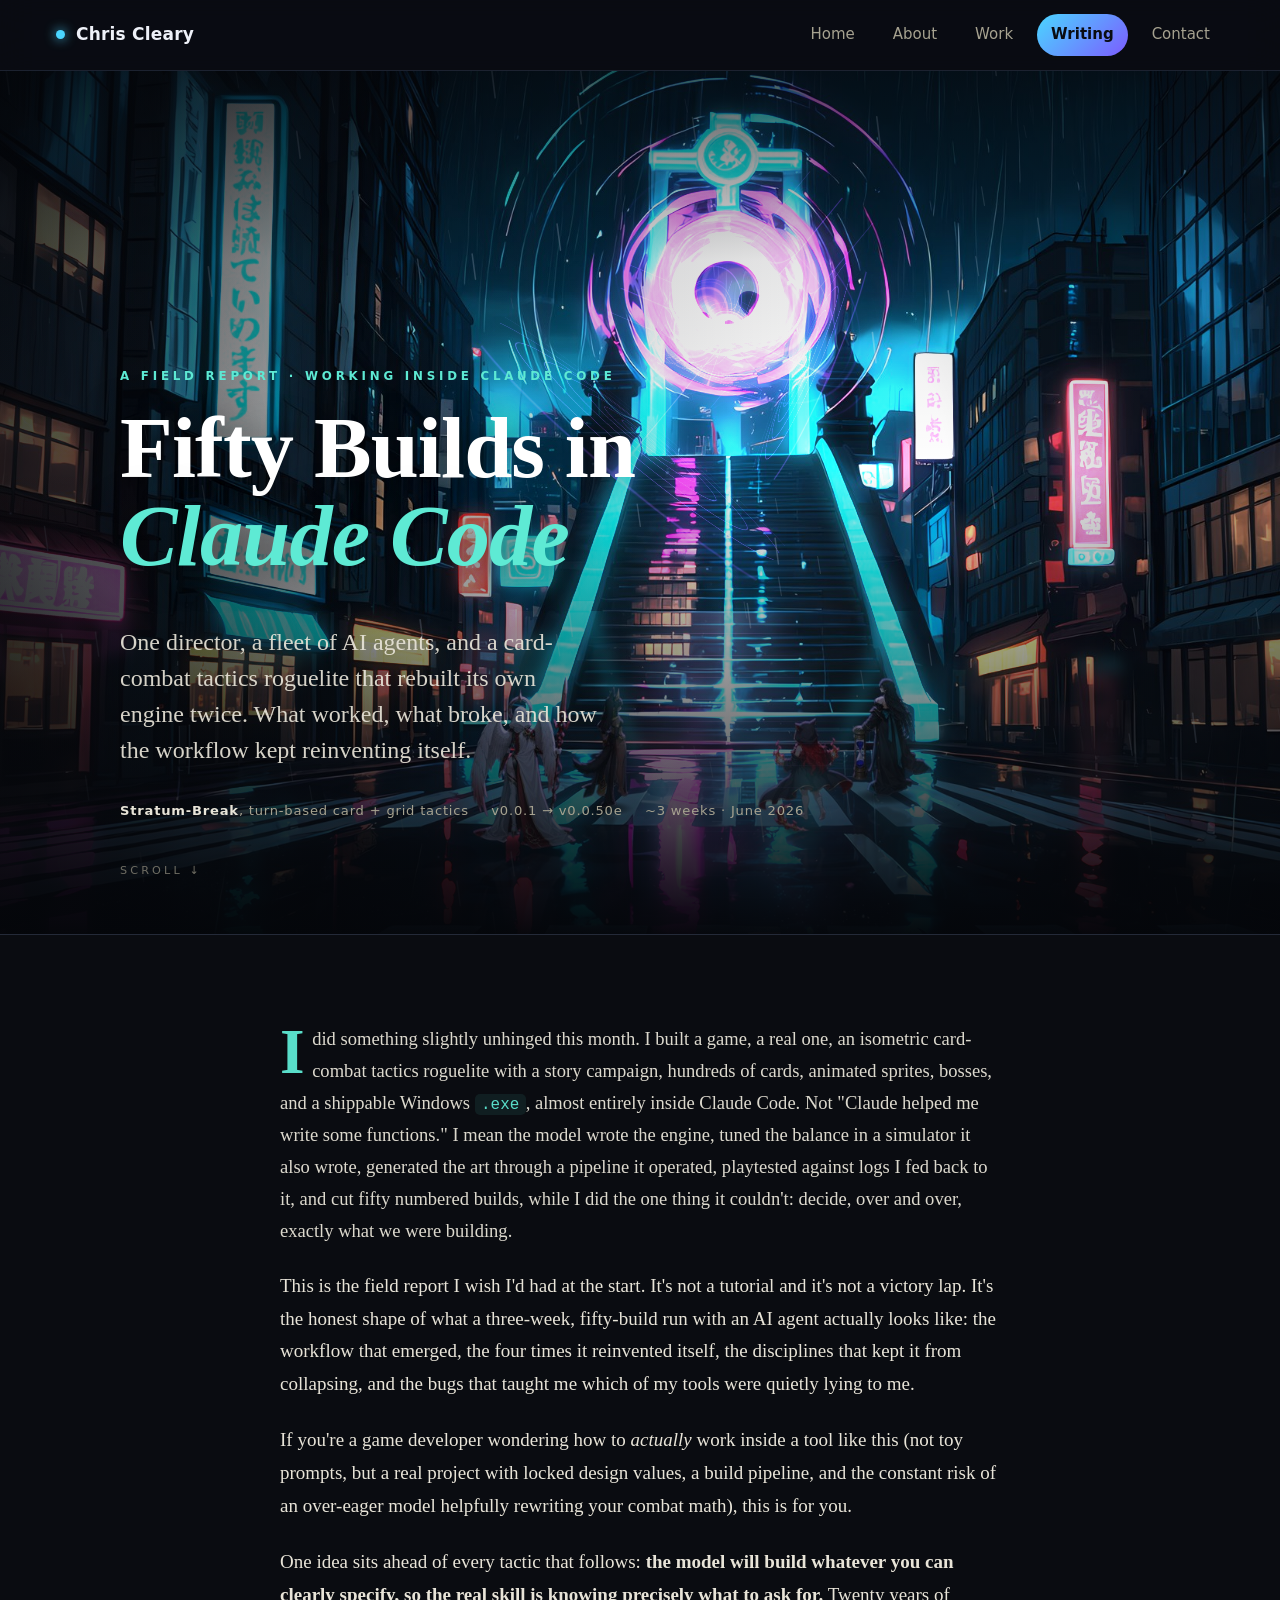
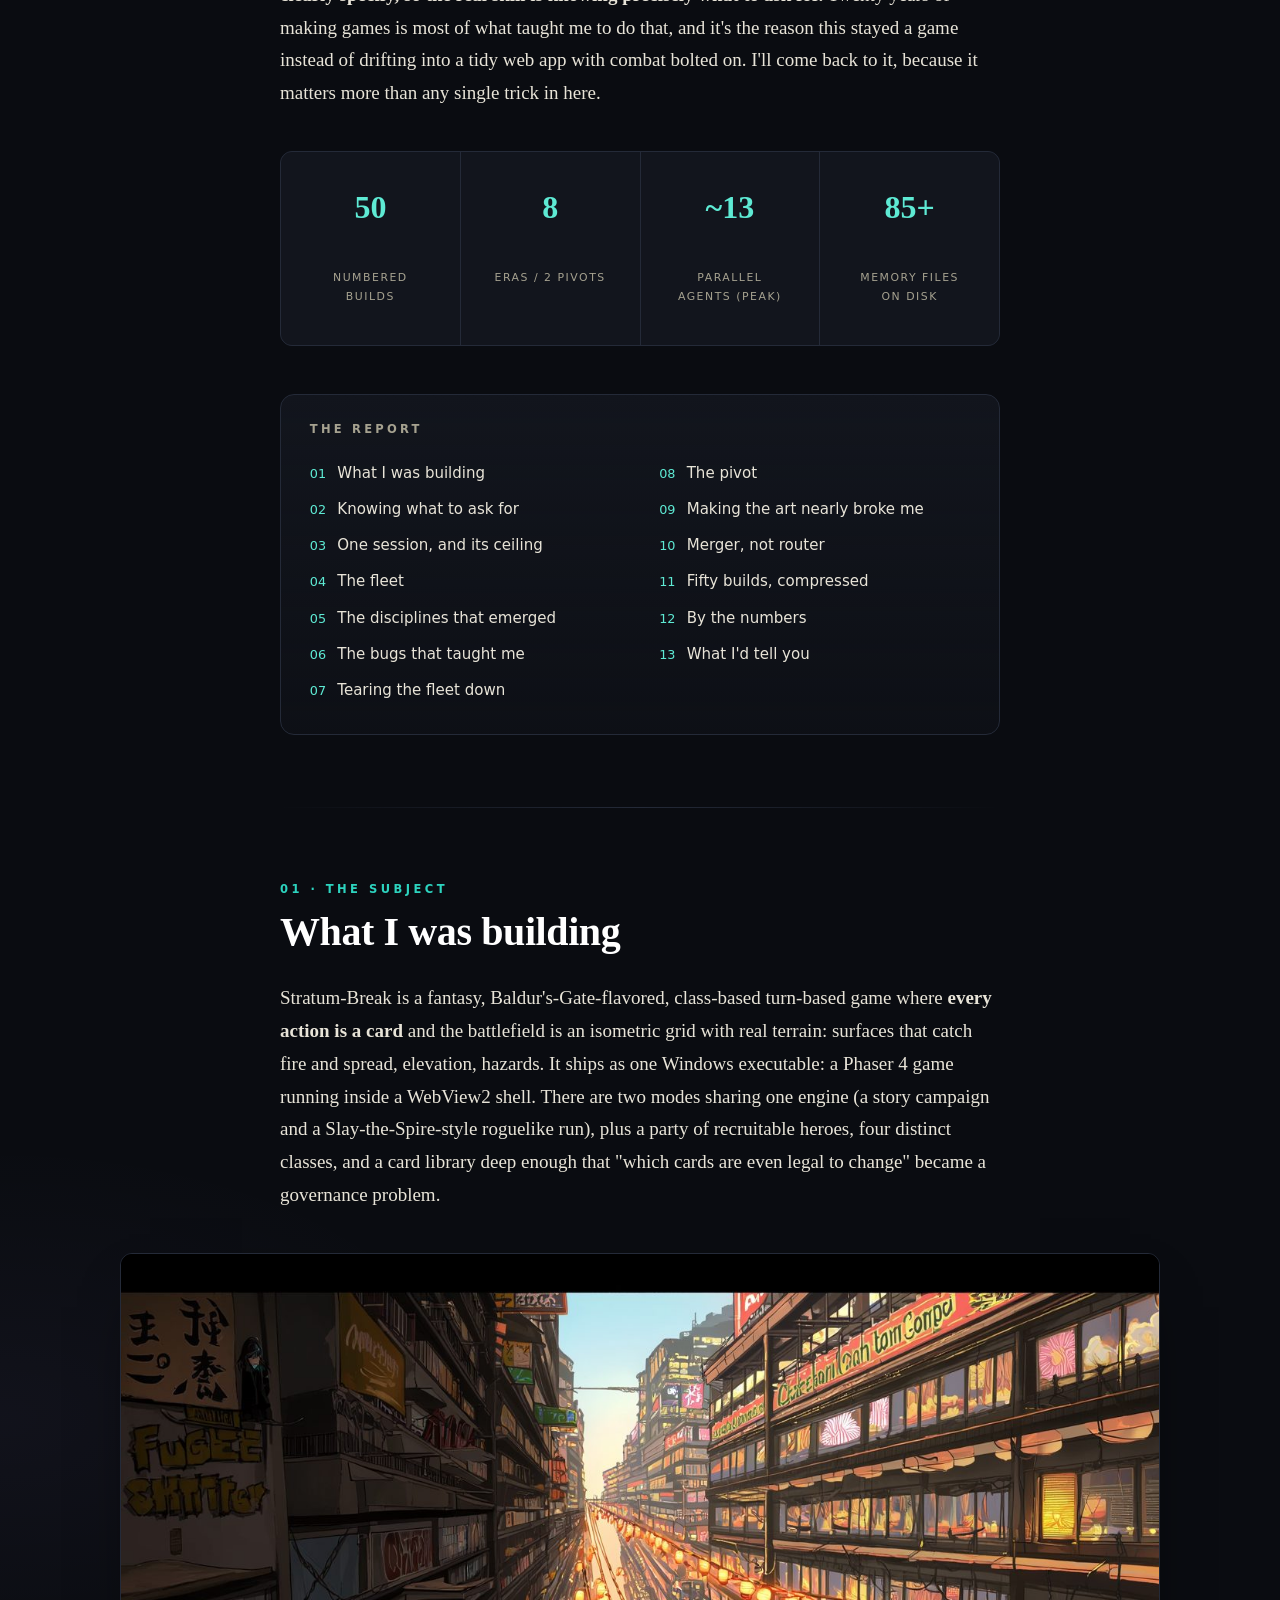
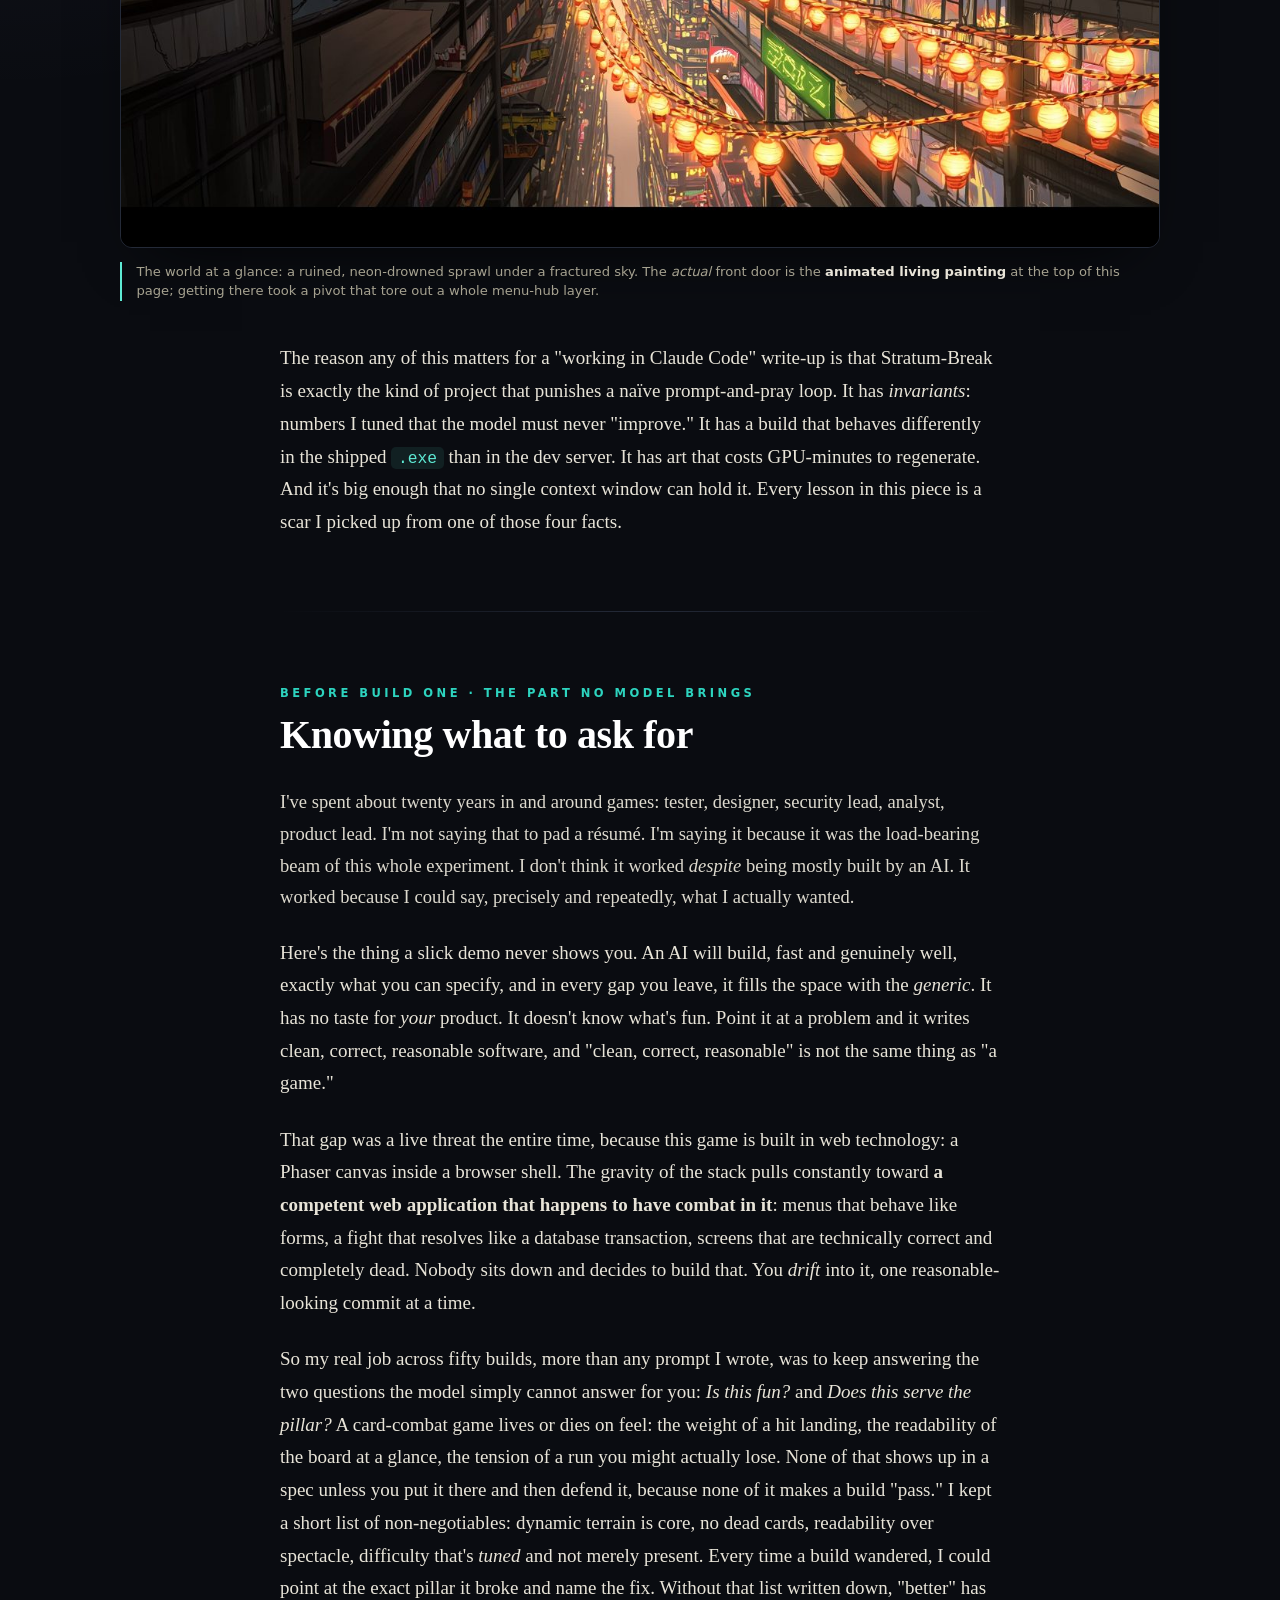
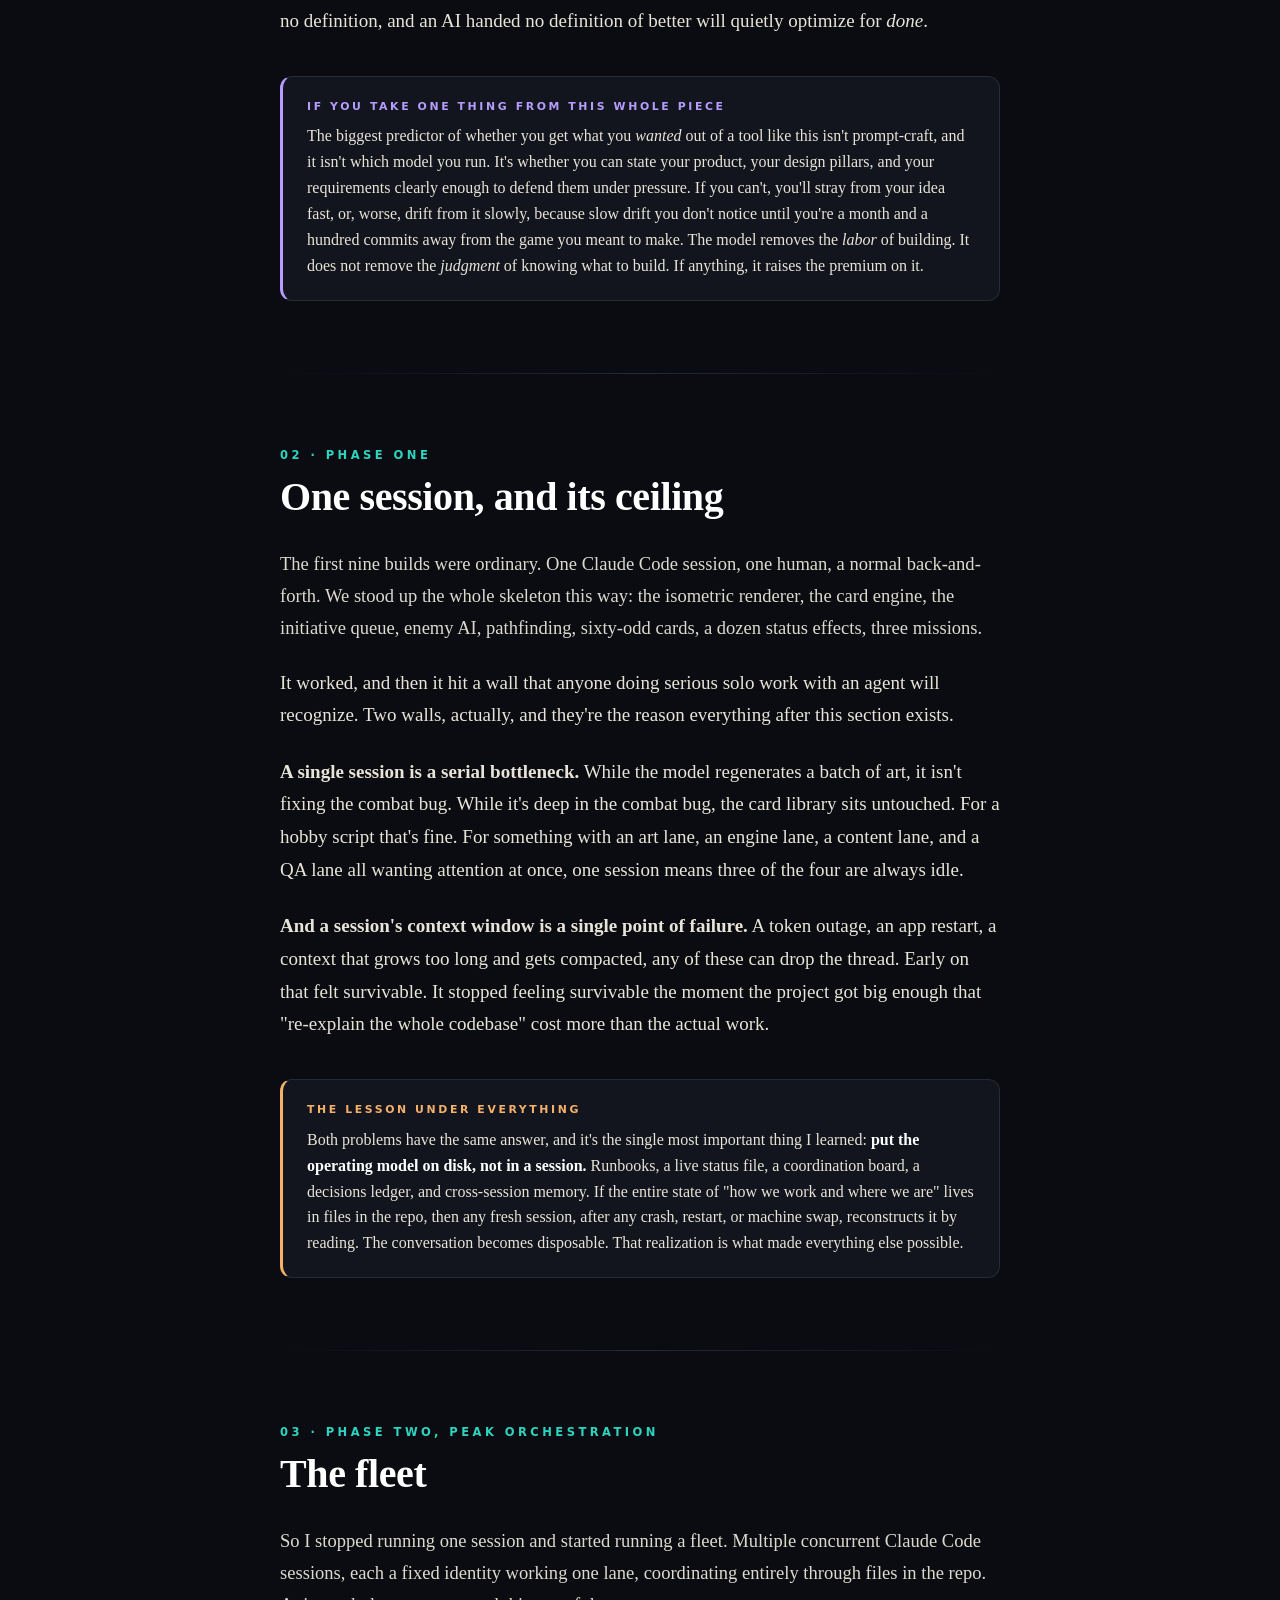
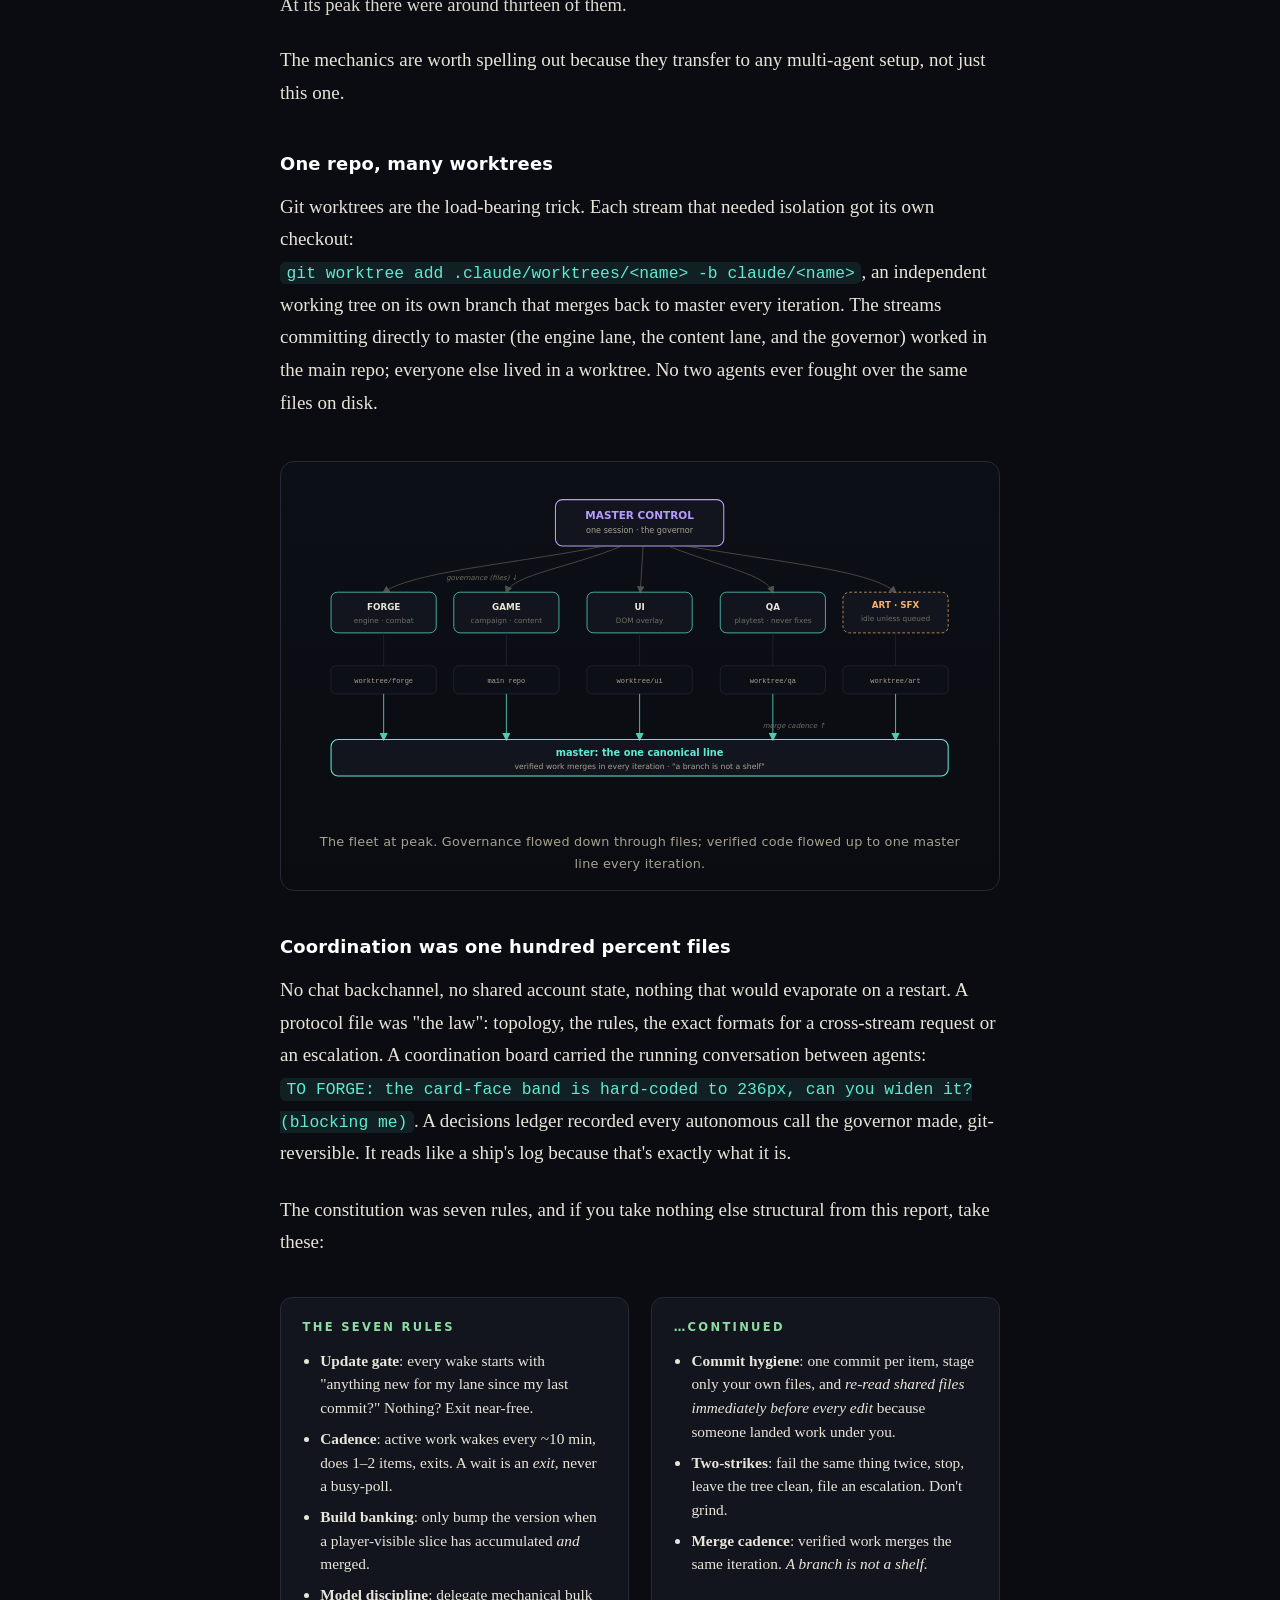
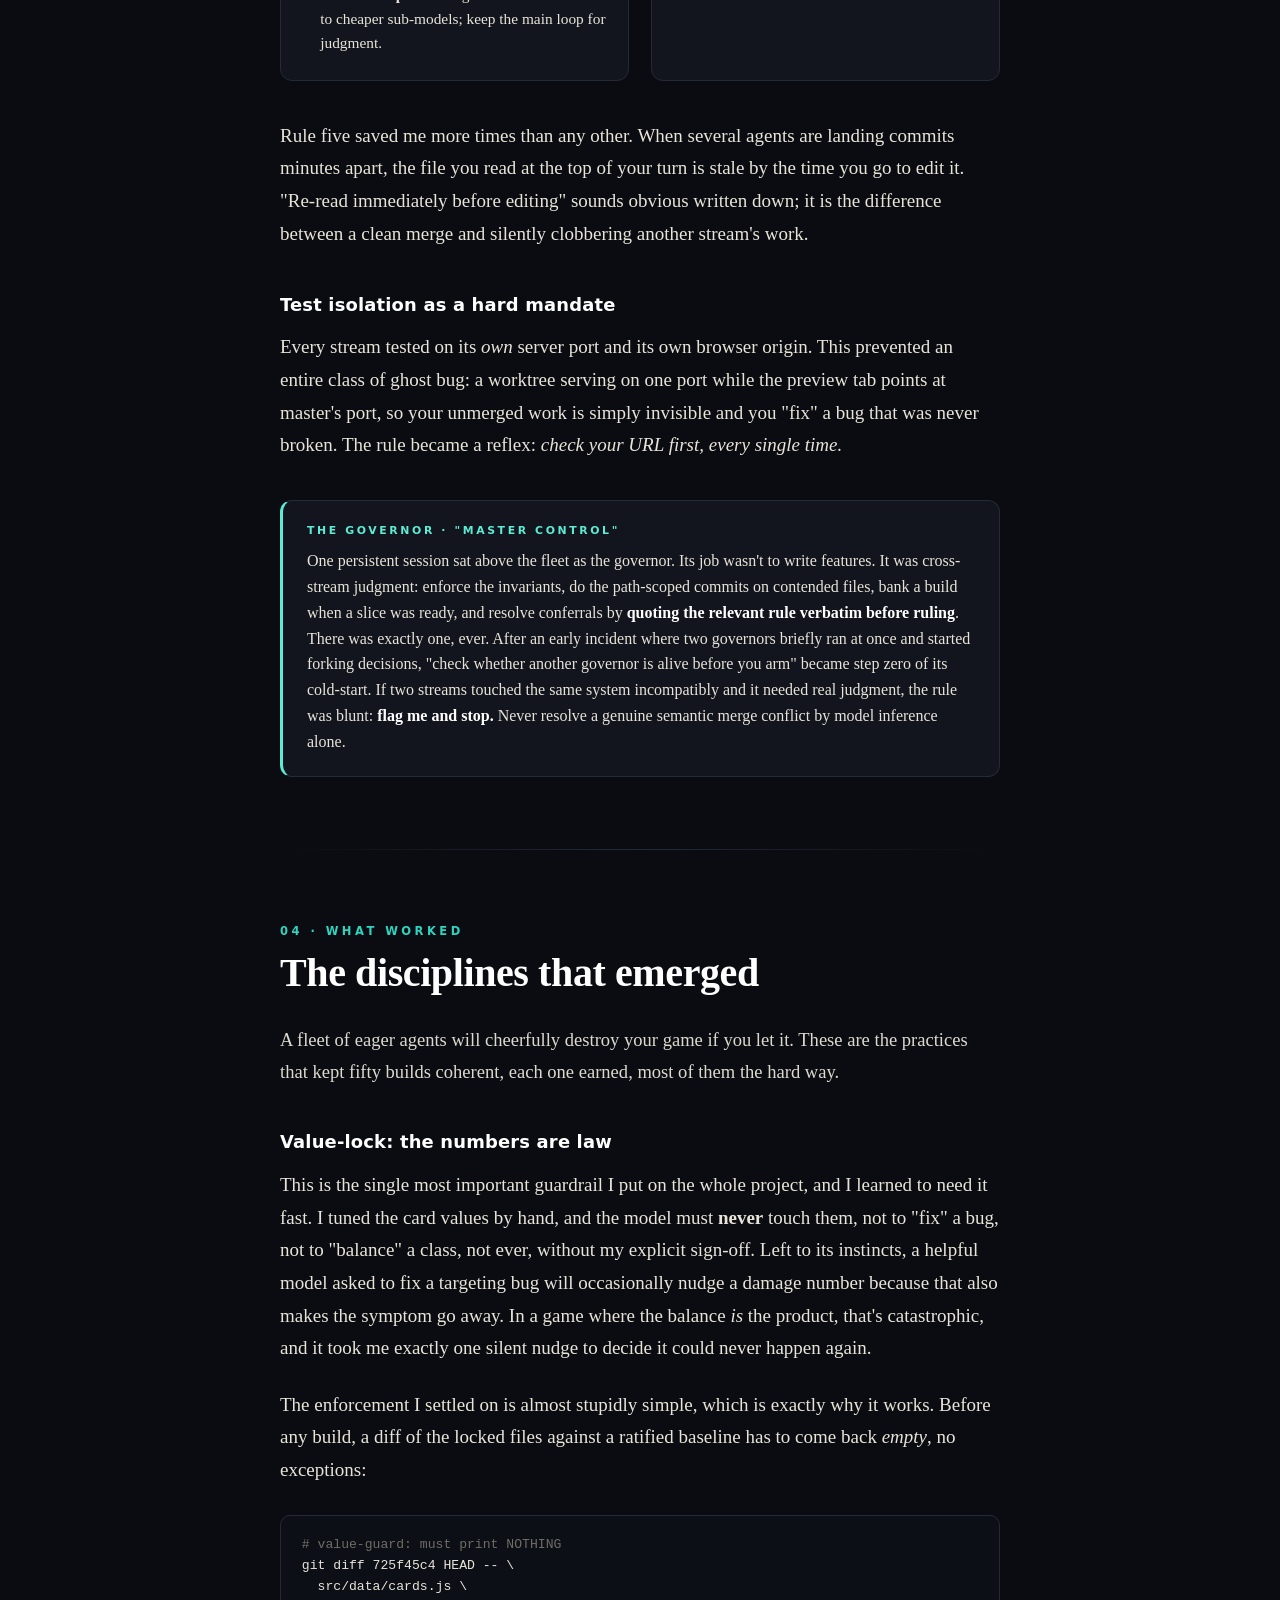
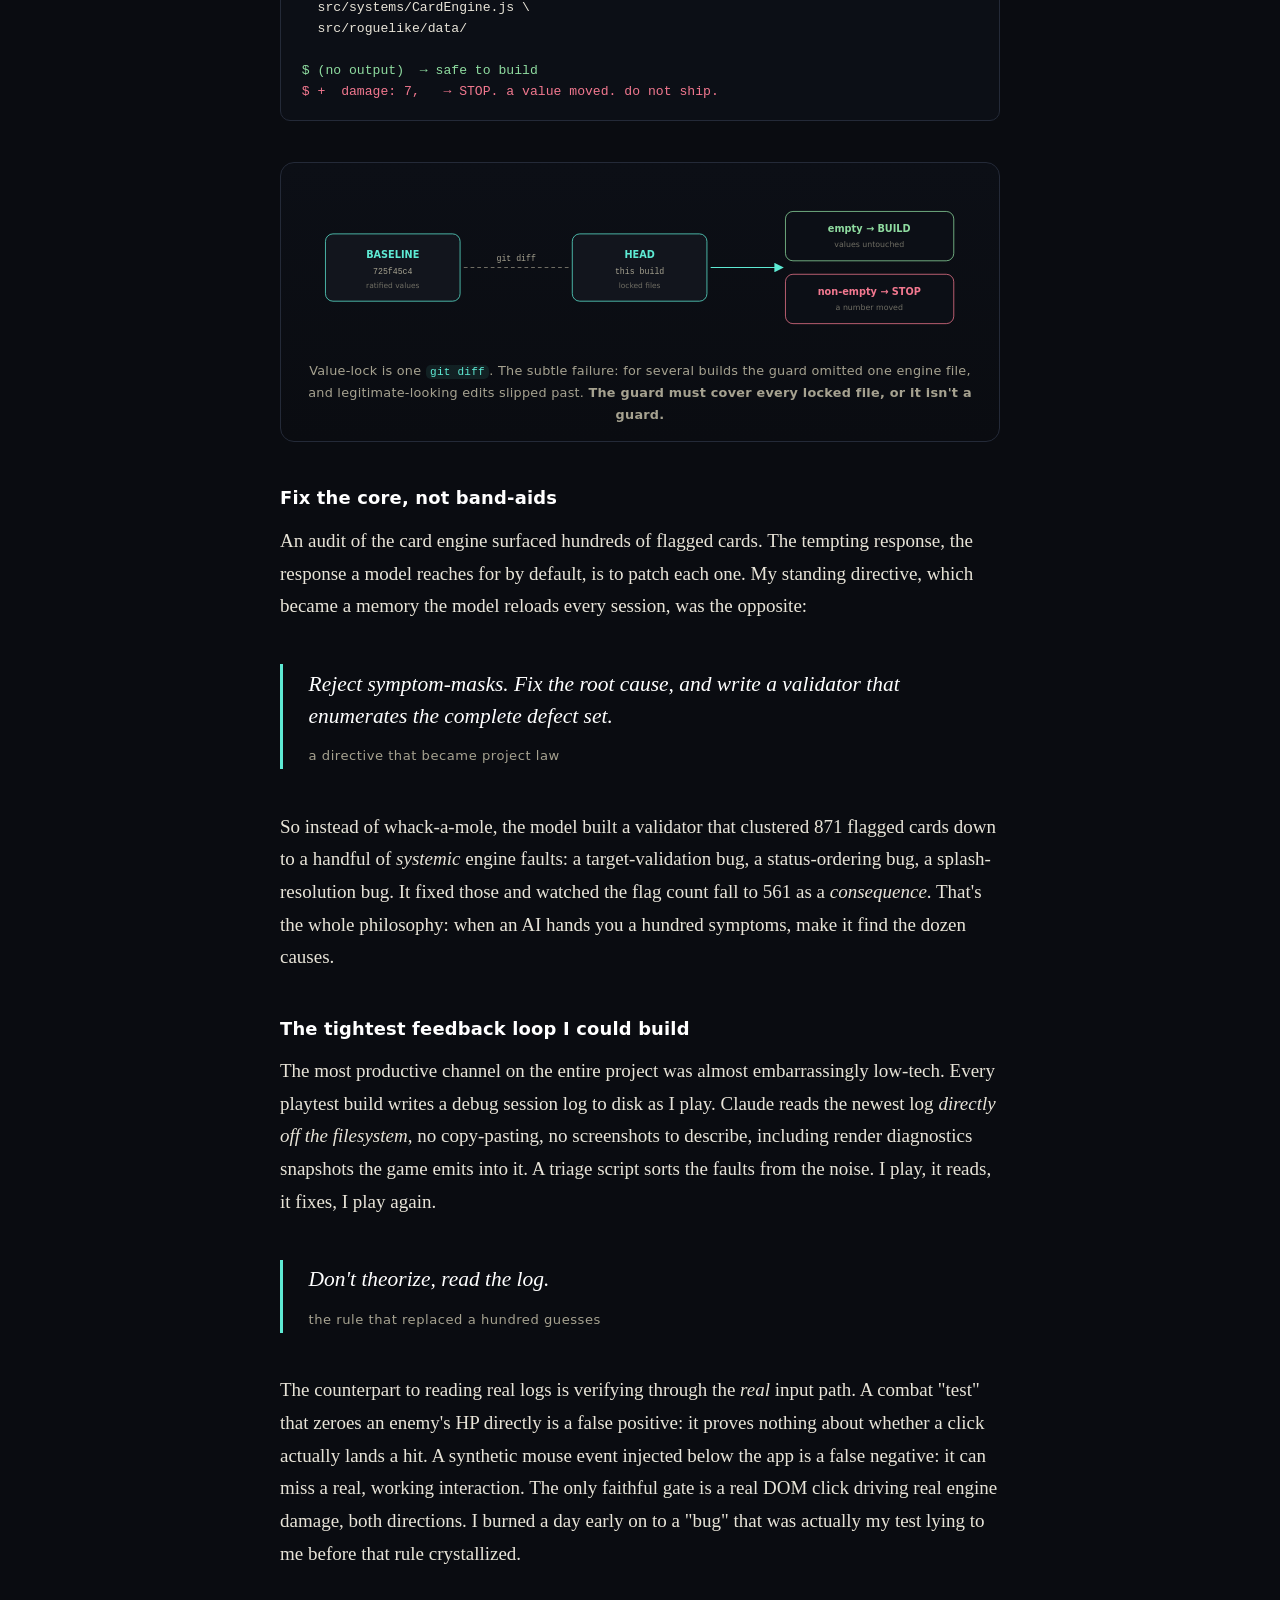
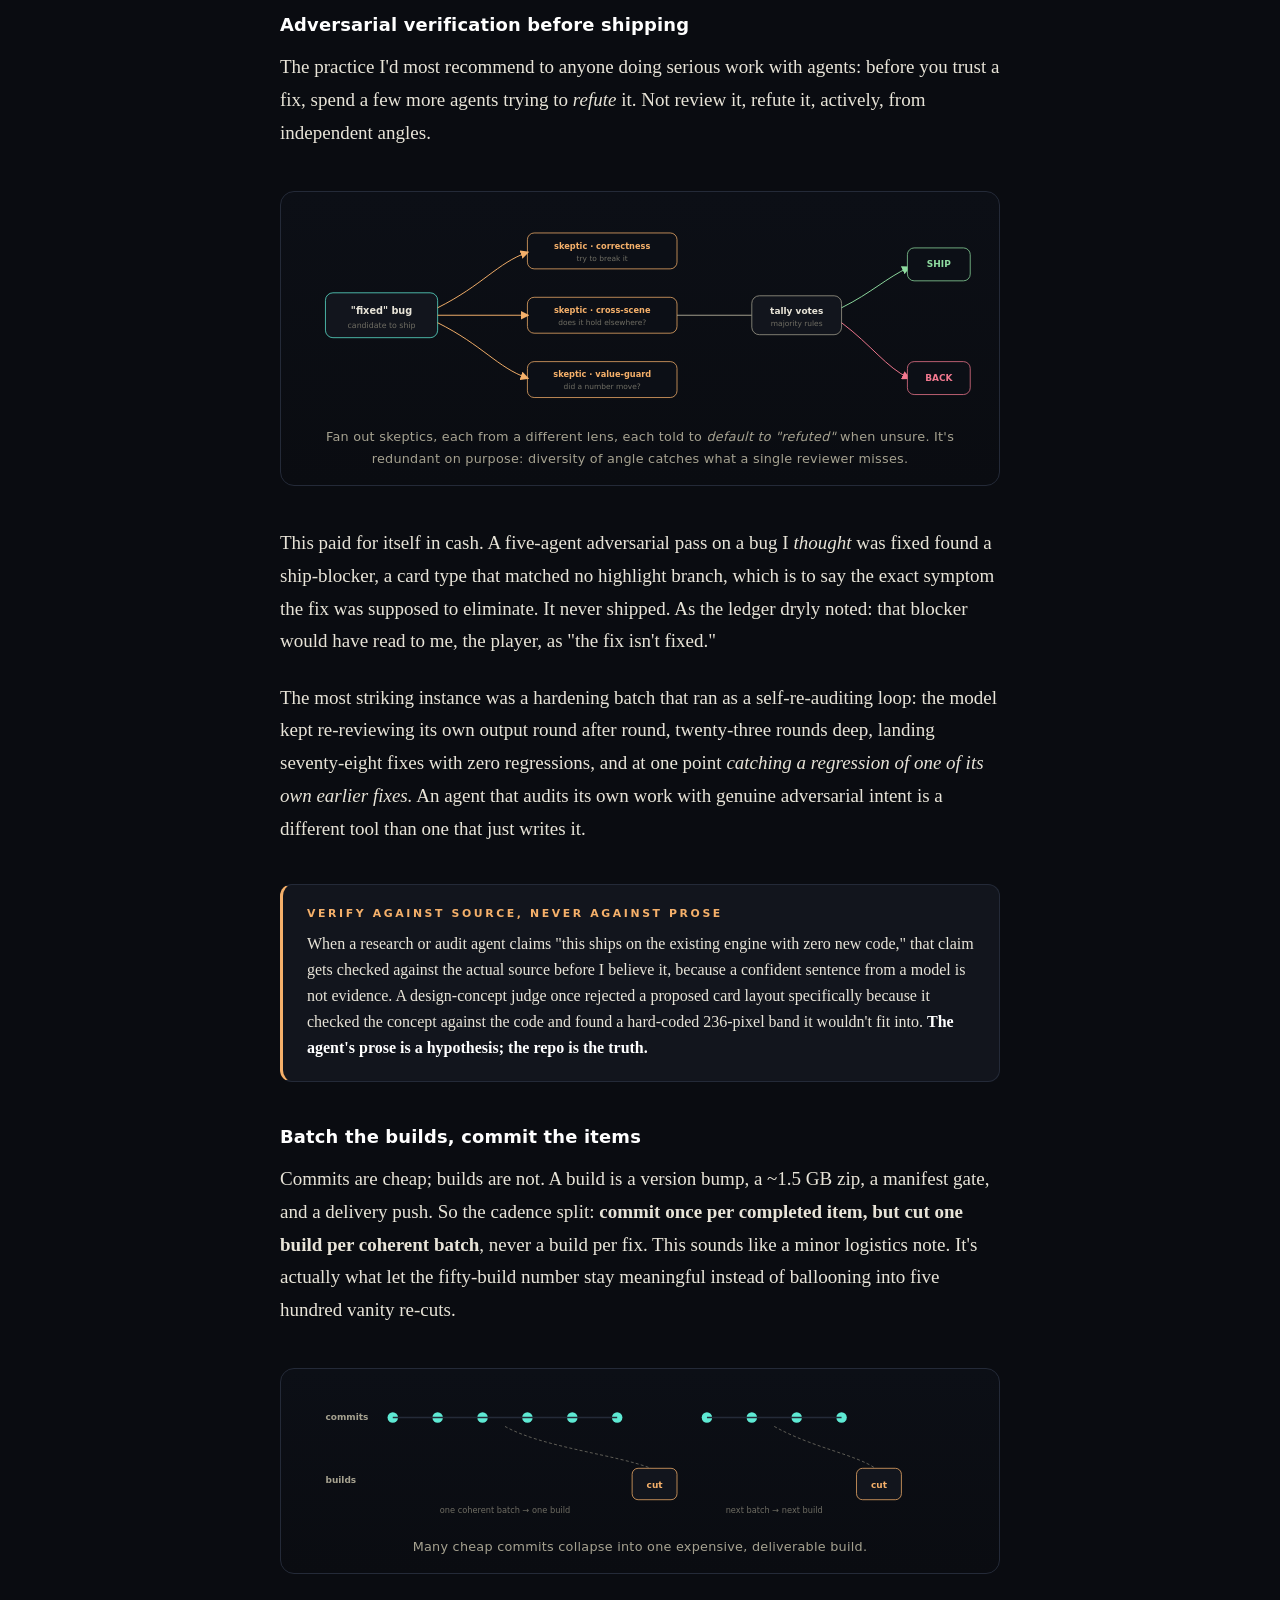
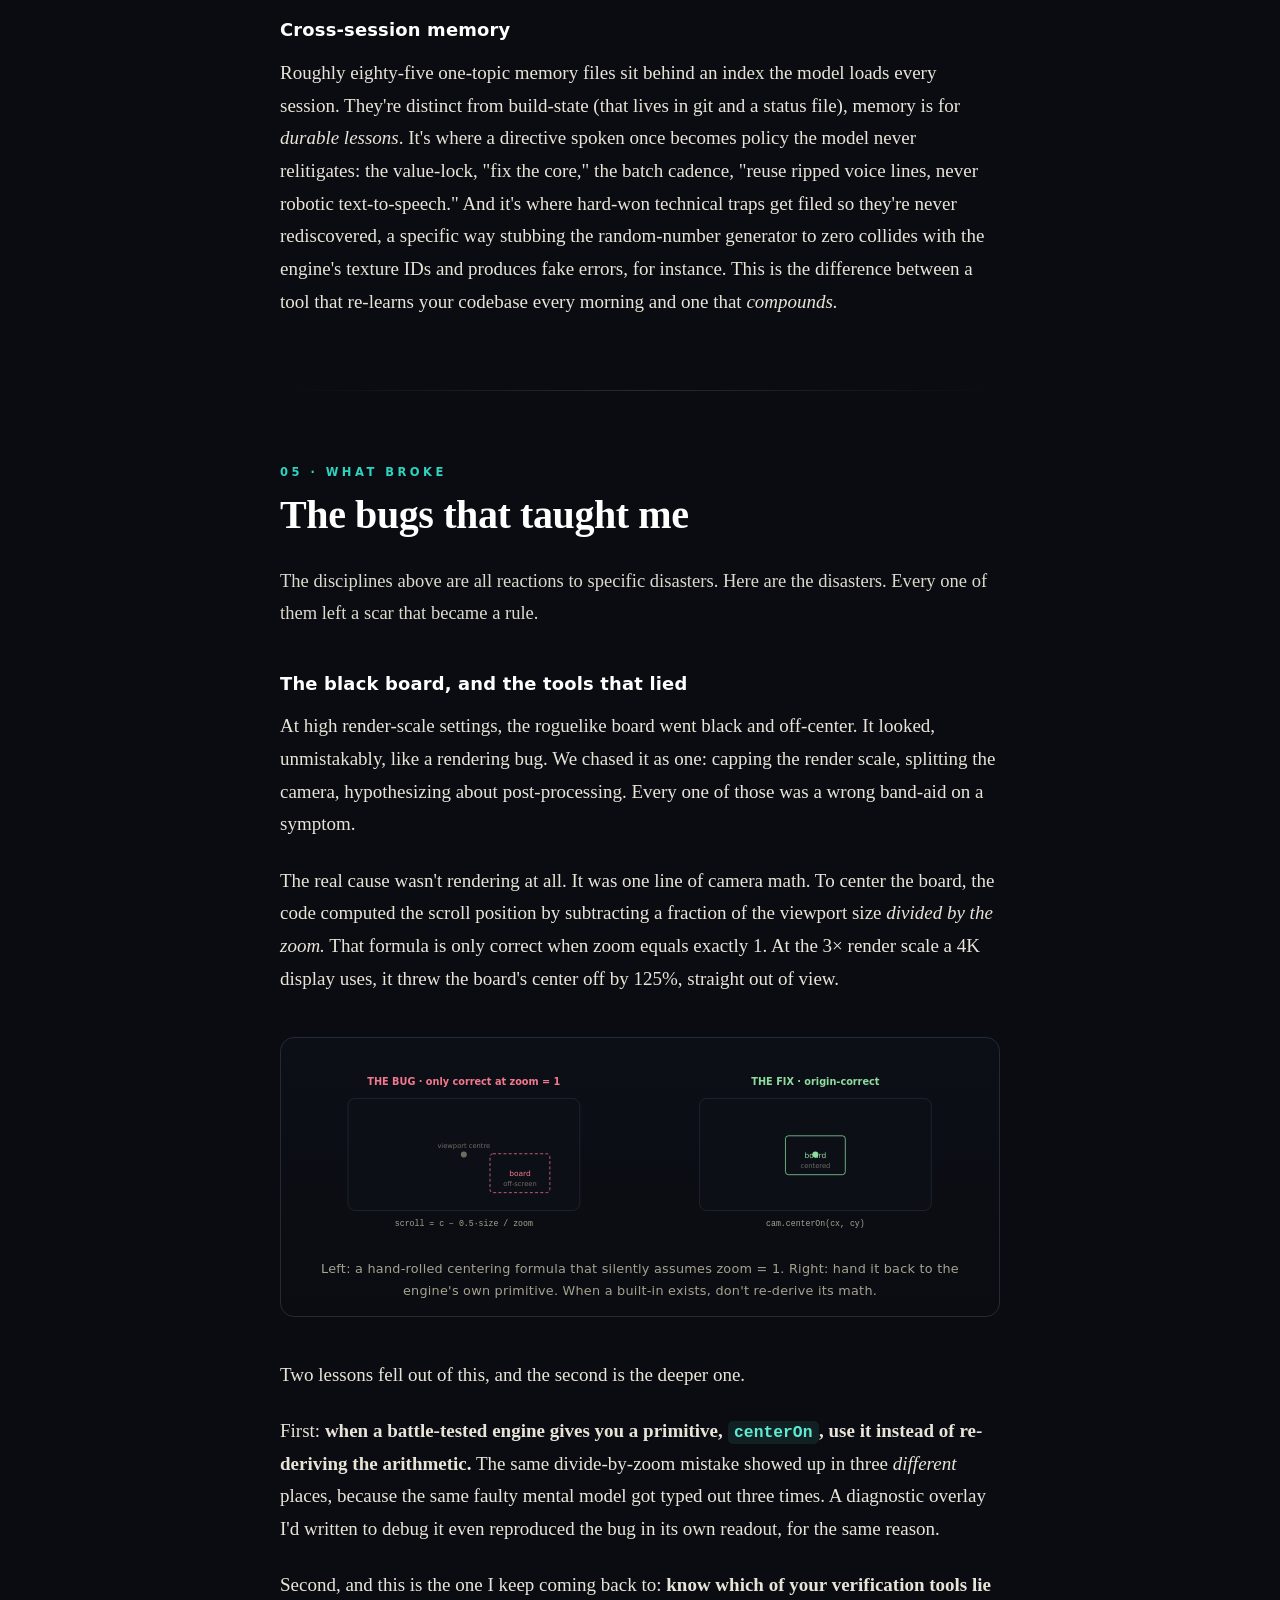
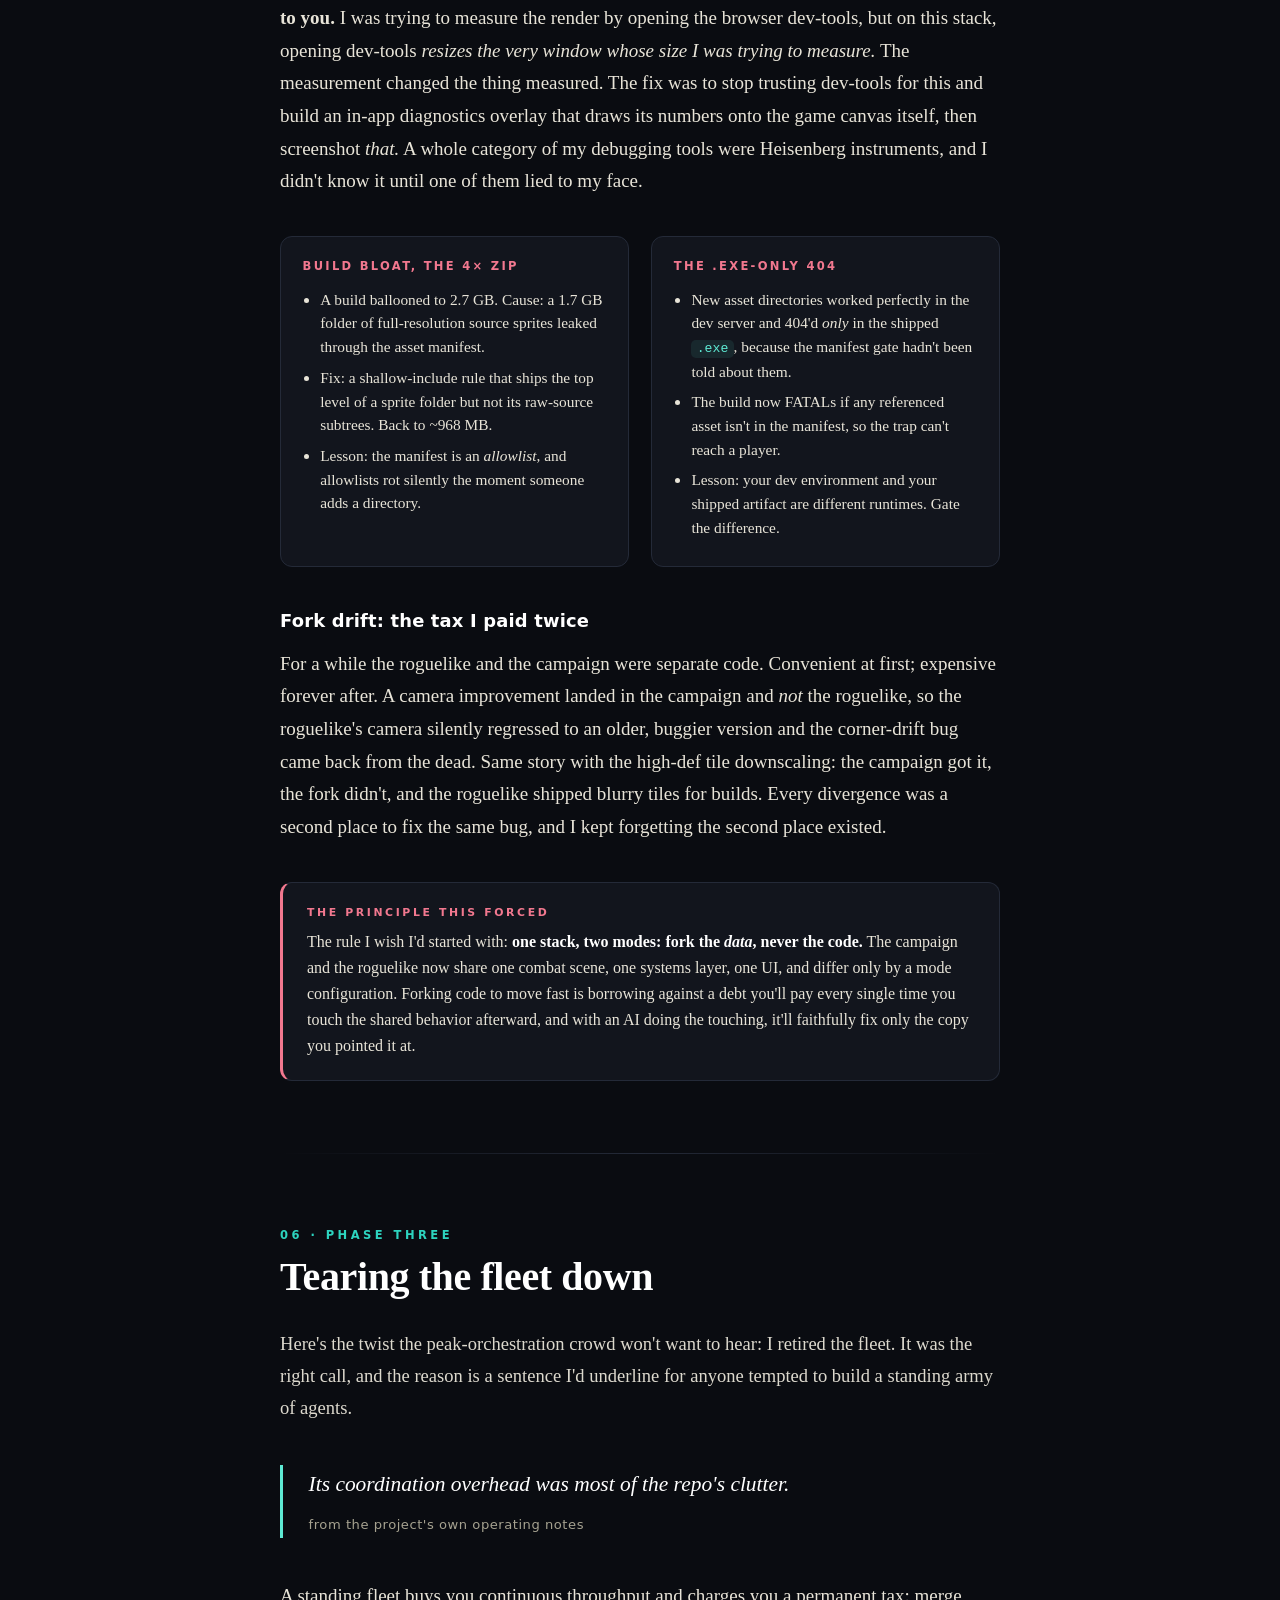
==== commit fca43867: "Add files via upload" ====
--- a/writing/index.html
+++ b/writing/index.html
@@ -3,8 +3,8 @@
 <head>
 <meta charset="utf-8">
 <meta name="viewport" content="width=device-width, initial-scale=1">
-<title>Game Prototyping with AI: 50 Builds in Claude Code</title>
-<meta name="description" content="What I learned prototyping a full card-combat tactics game almost entirely inside Claude Code: a fleet of AI agents, two engine-shaking pivots, and the disciplines that kept fifty builds from drifting.">
+<title>Fifty Builds in Claude Code: A Field Report</title>
+<meta name="description" content="How I built a card-combat tactics game almost entirely inside Claude Code: a fleet of AI agents, two engine-shaking pivots, and the disciplines that kept fifty builds from drifting.">
 <style>
   :root{
     --ink:#0a0c11; --ink2:#12151d; --ink3:#1a1f2b; --line:#242a38;
@@ -233,8 +233,8 @@
   <canvas id="menu-cv" aria-hidden="true"></canvas>
   <div class="scrim" aria-hidden="true"></div>
   <div class="inner">
-    <div class="kicker">A field report · 50 builds in Claude Code</div>
-    <h1>Game Prototyping<br>with <em>AI</em></h1>
+    <div class="kicker">A field report · working inside Claude Code</div>
+    <h1>Fifty Builds in<br><em>Claude Code</em></h1>
     <p class="dek">One director, a fleet of AI agents, and a card-combat tactics roguelite that rebuilt its own engine twice. What worked, what broke, and how the workflow kept reinventing itself.</p>
     <div class="meta">
       <span><b>Stratum-Break</b>, turn-based card + grid tactics</span>
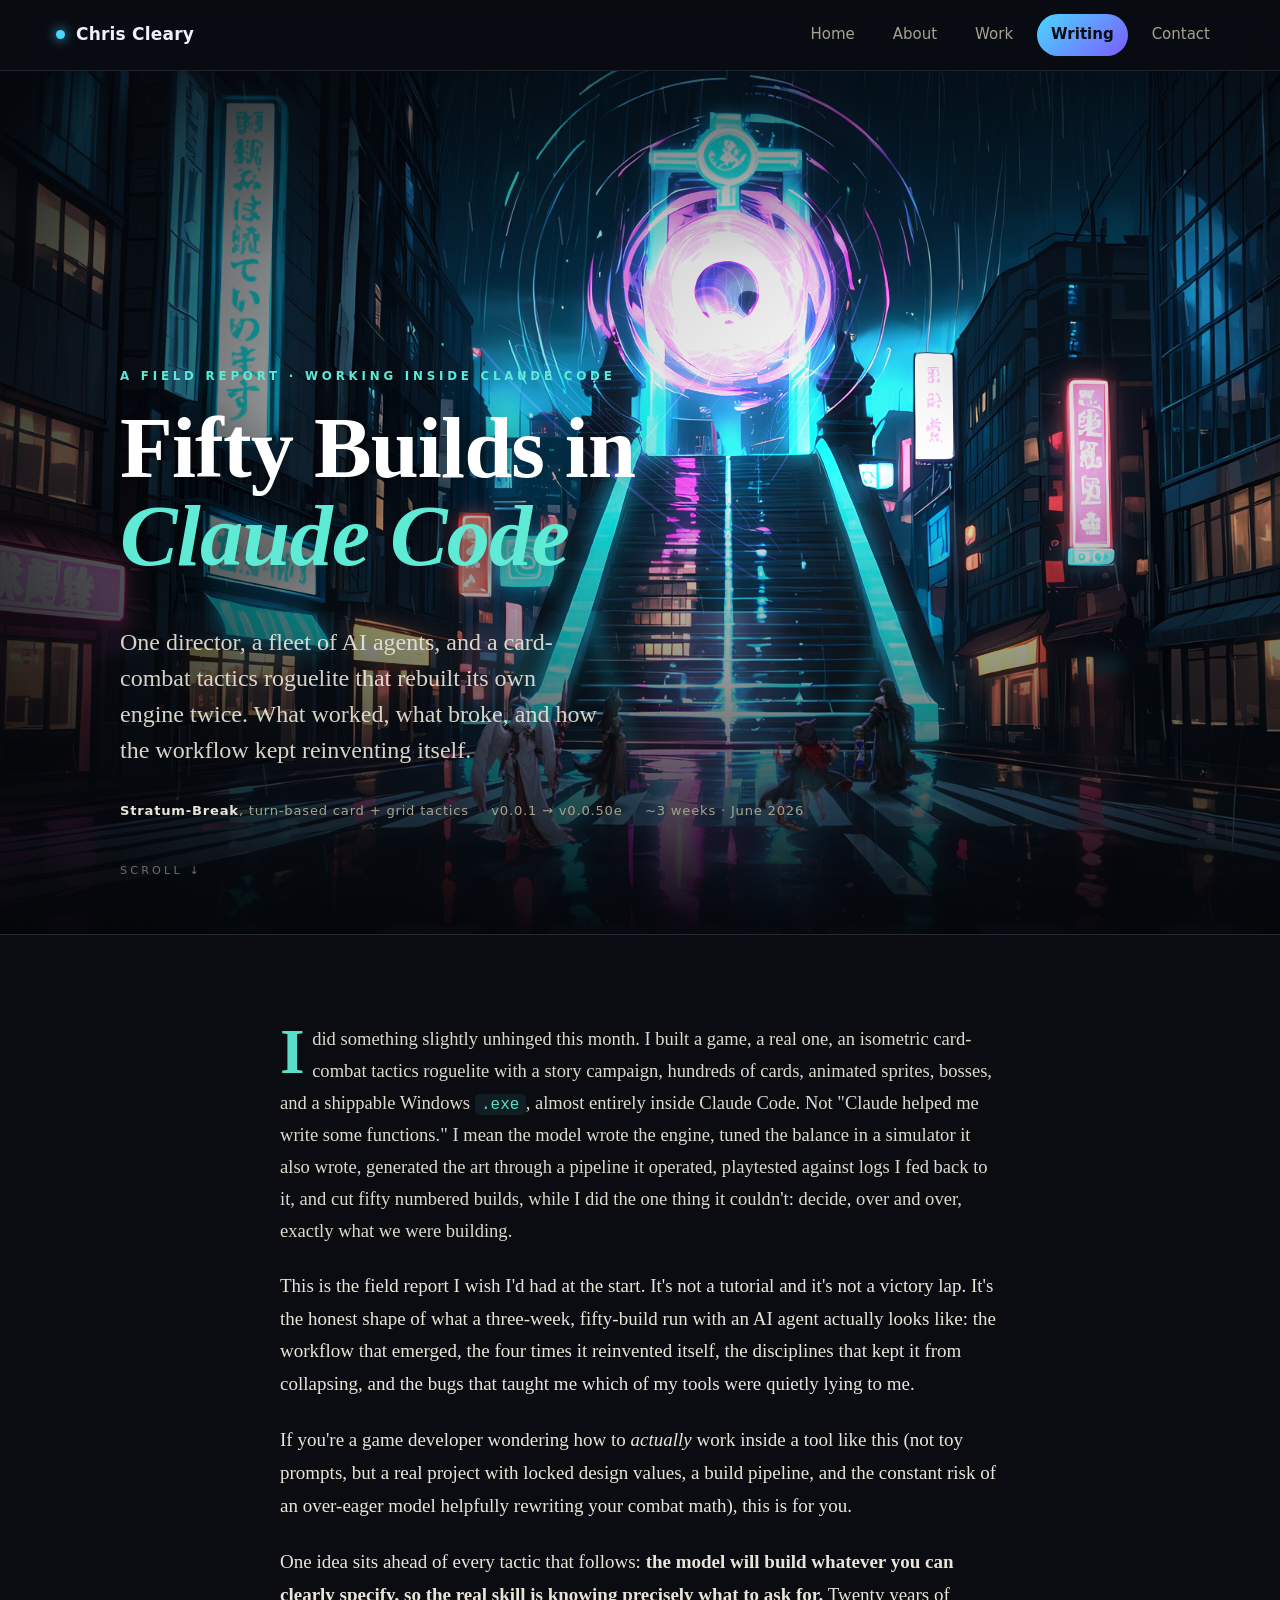
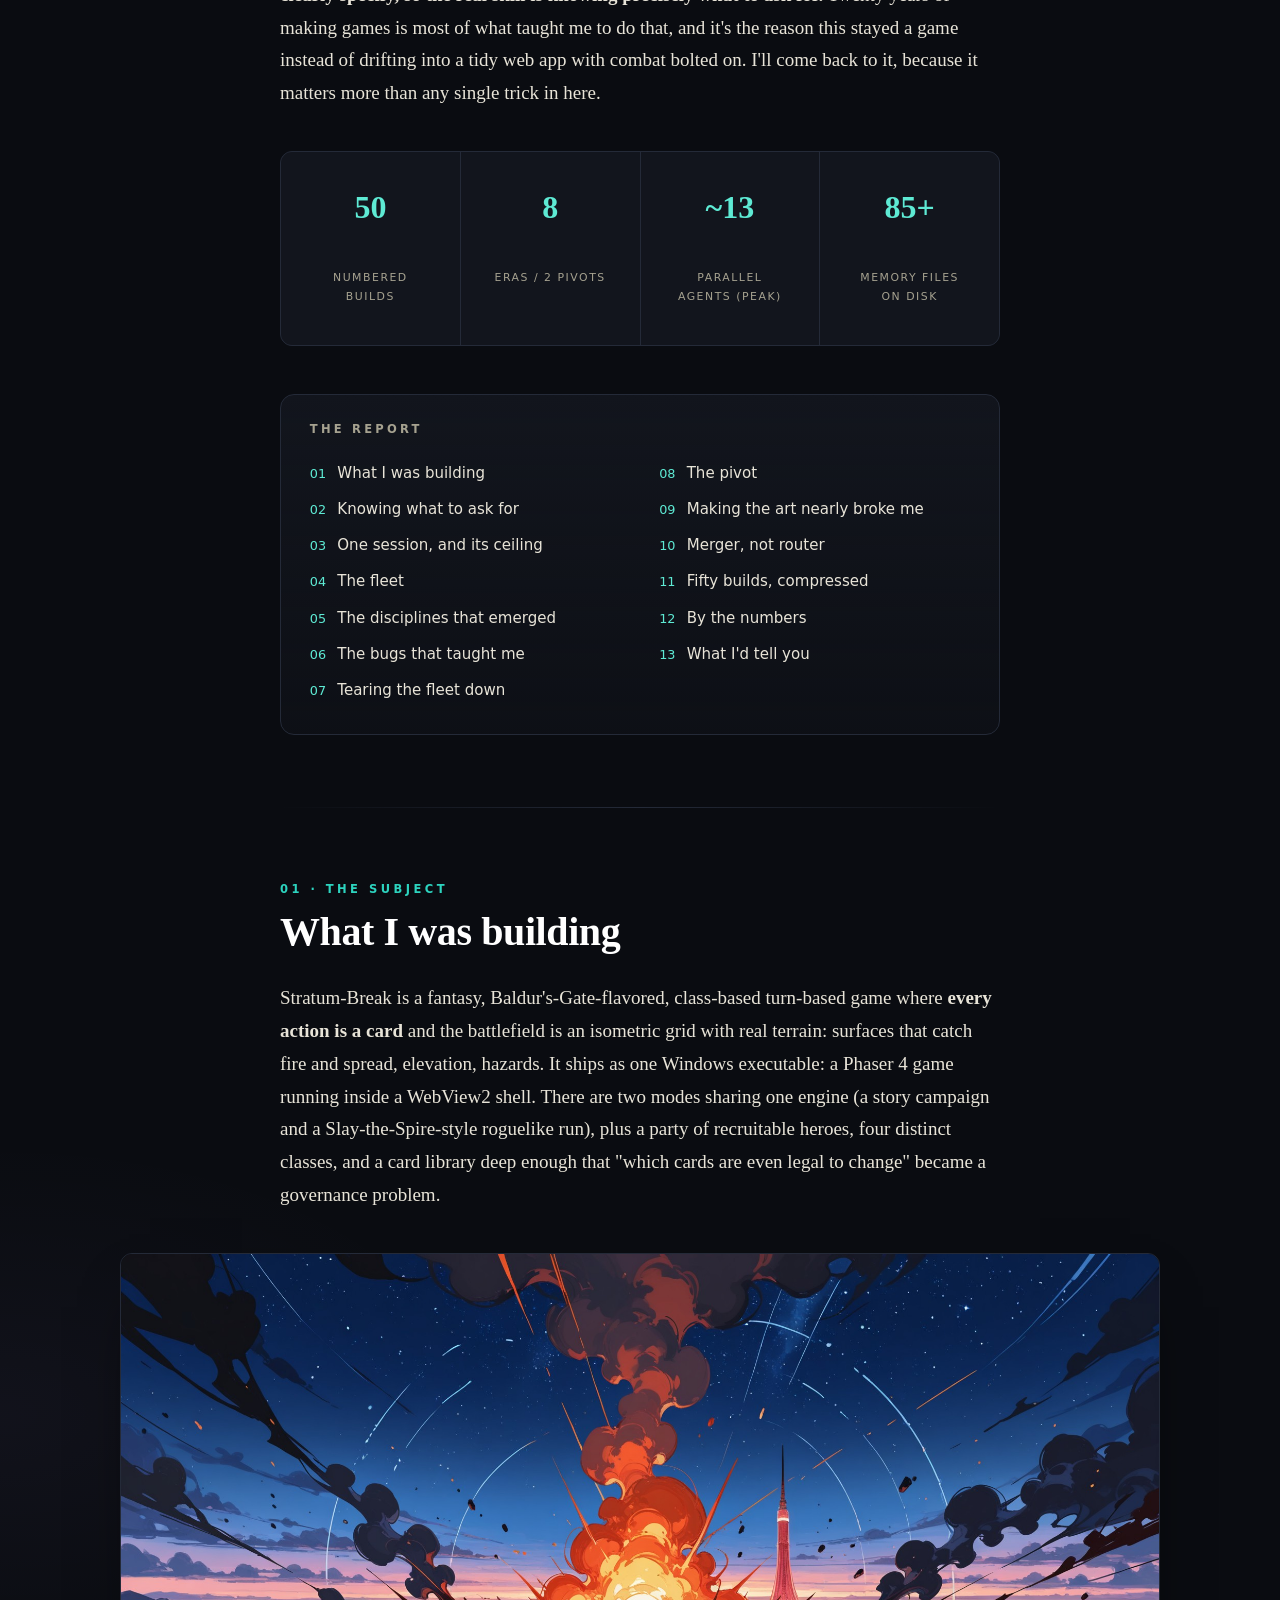
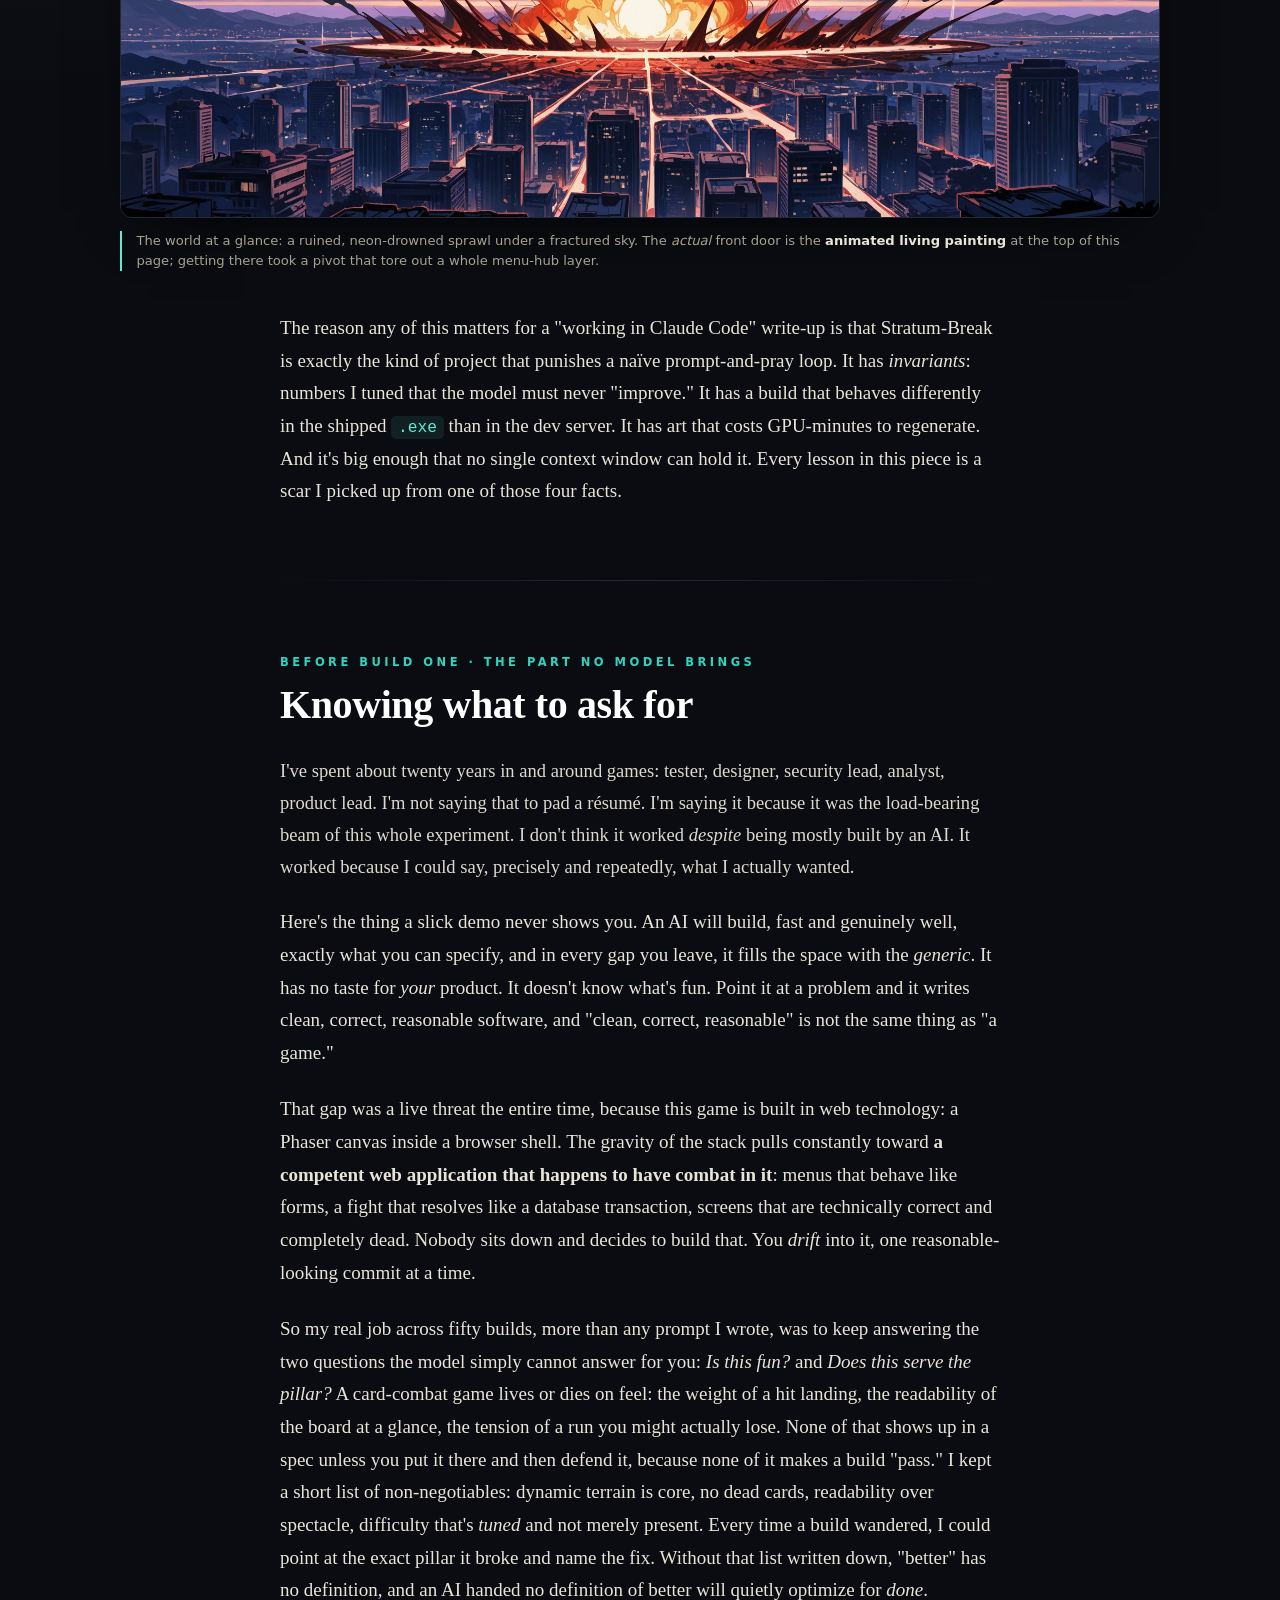
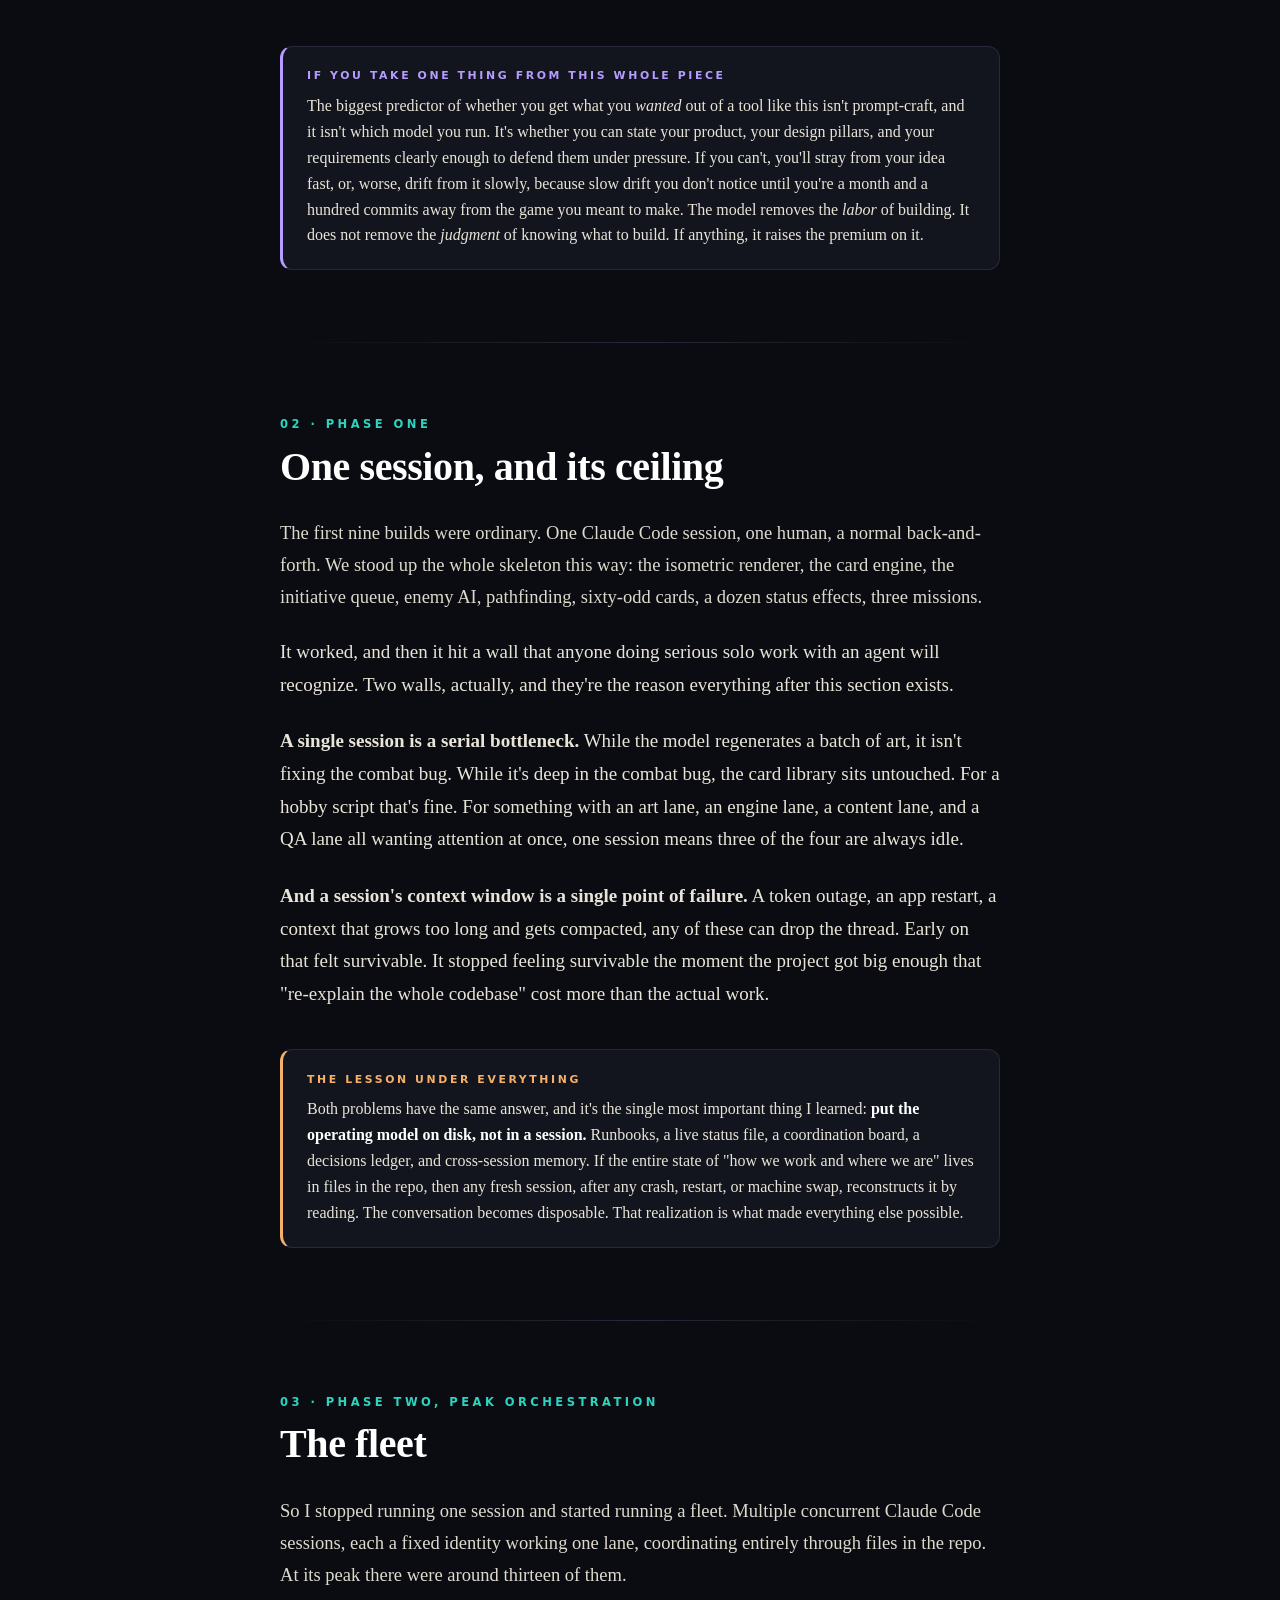
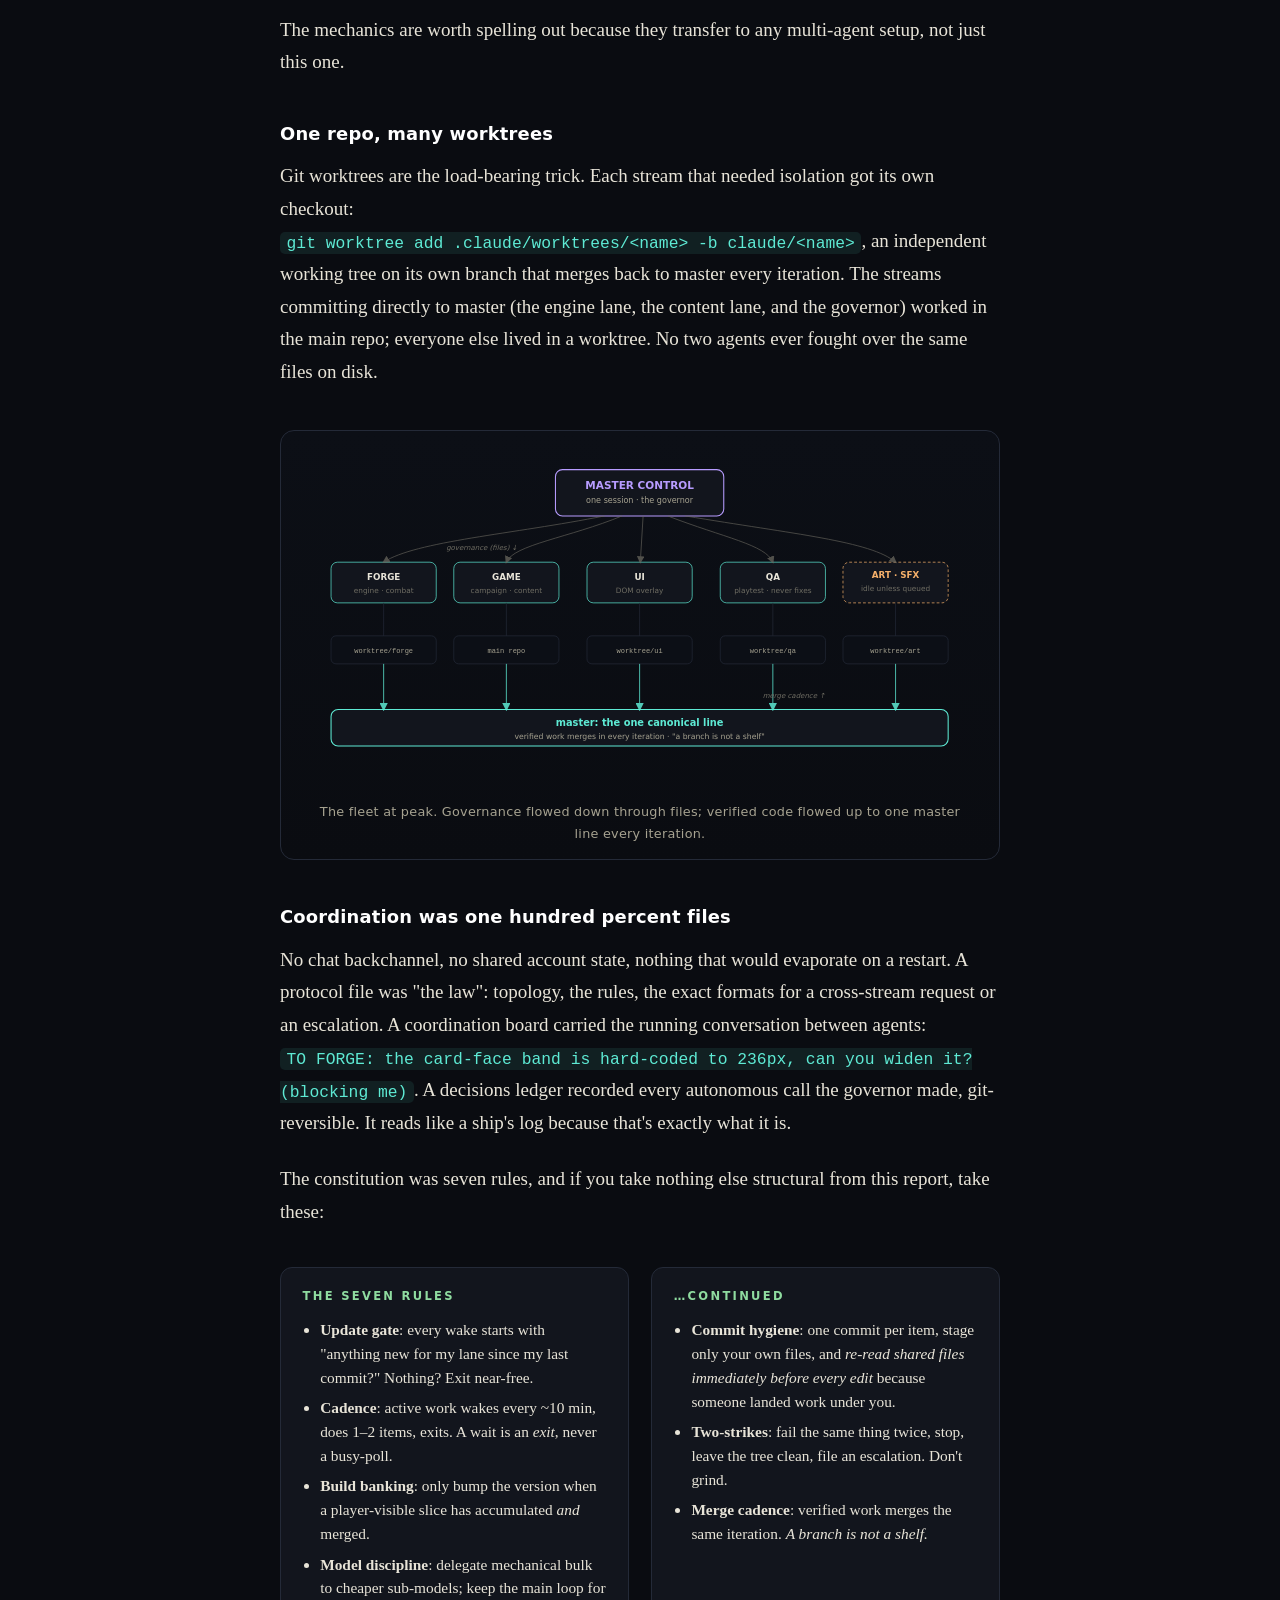
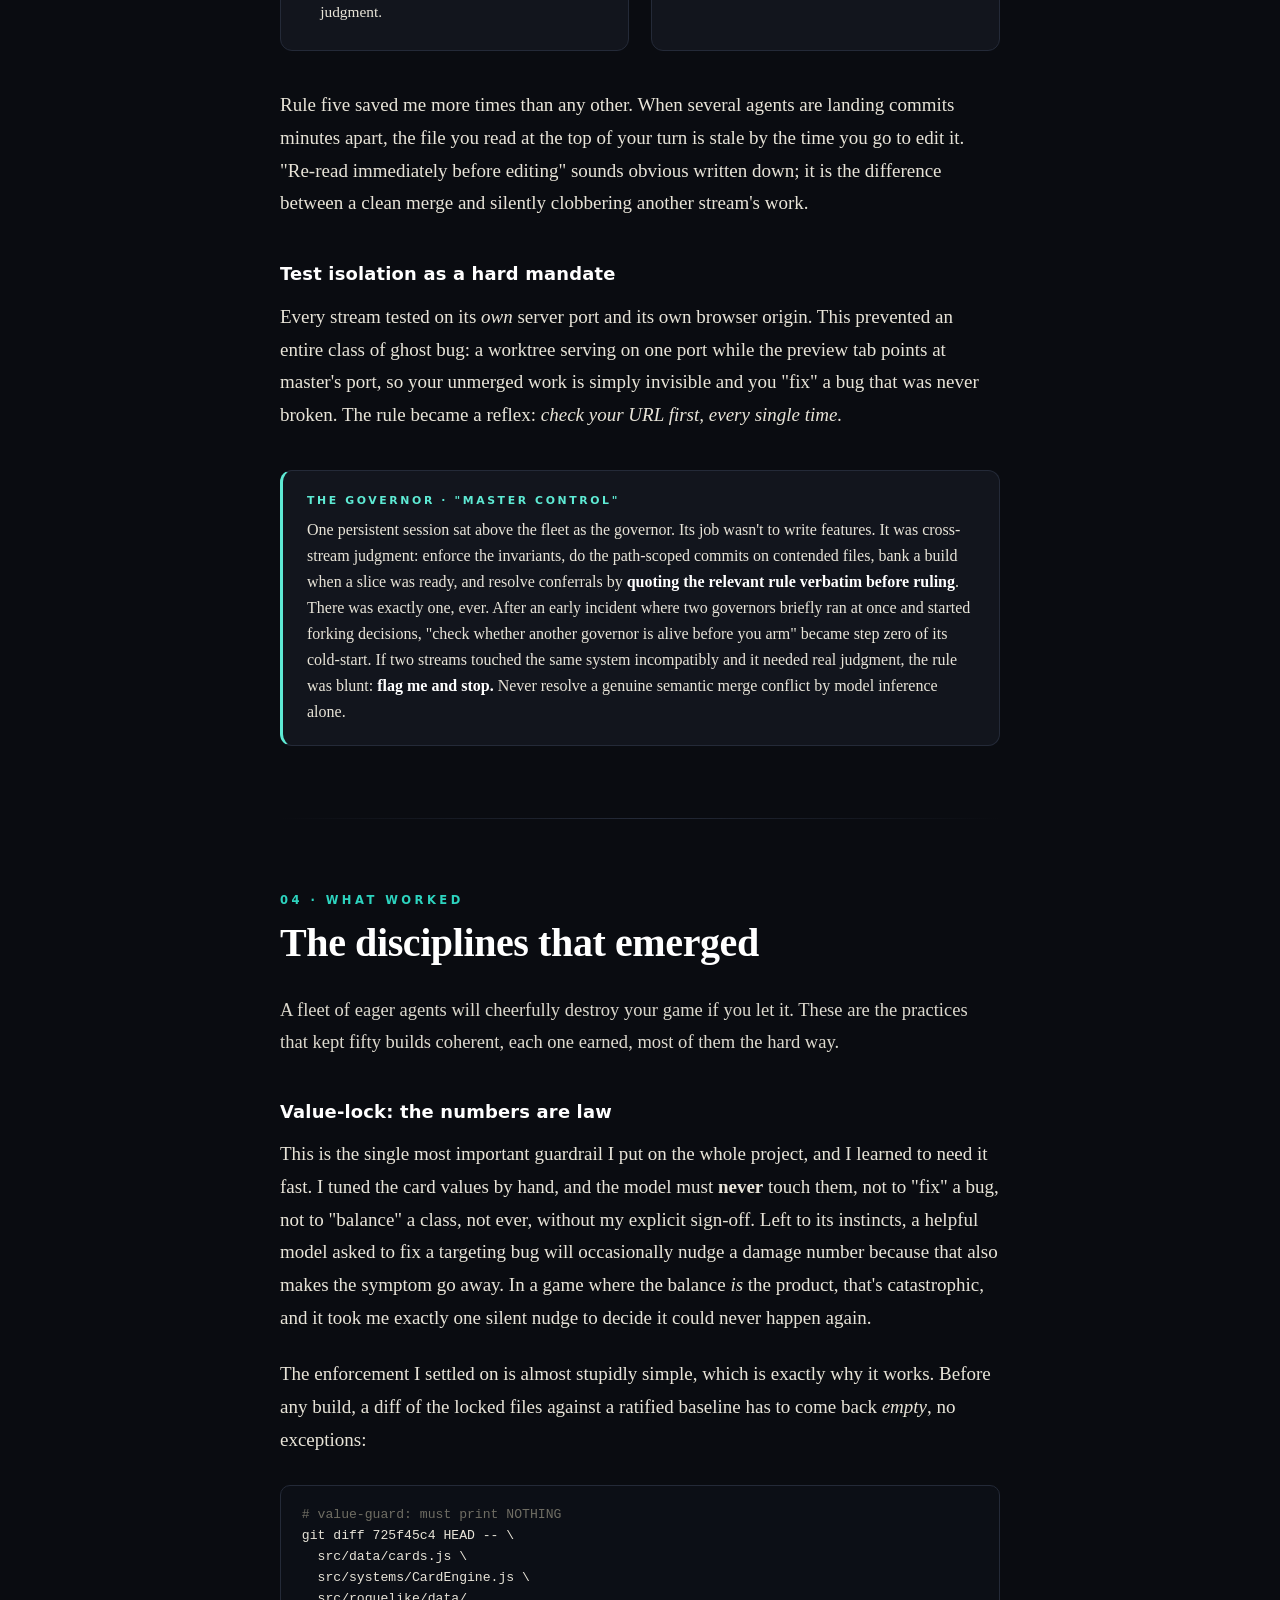
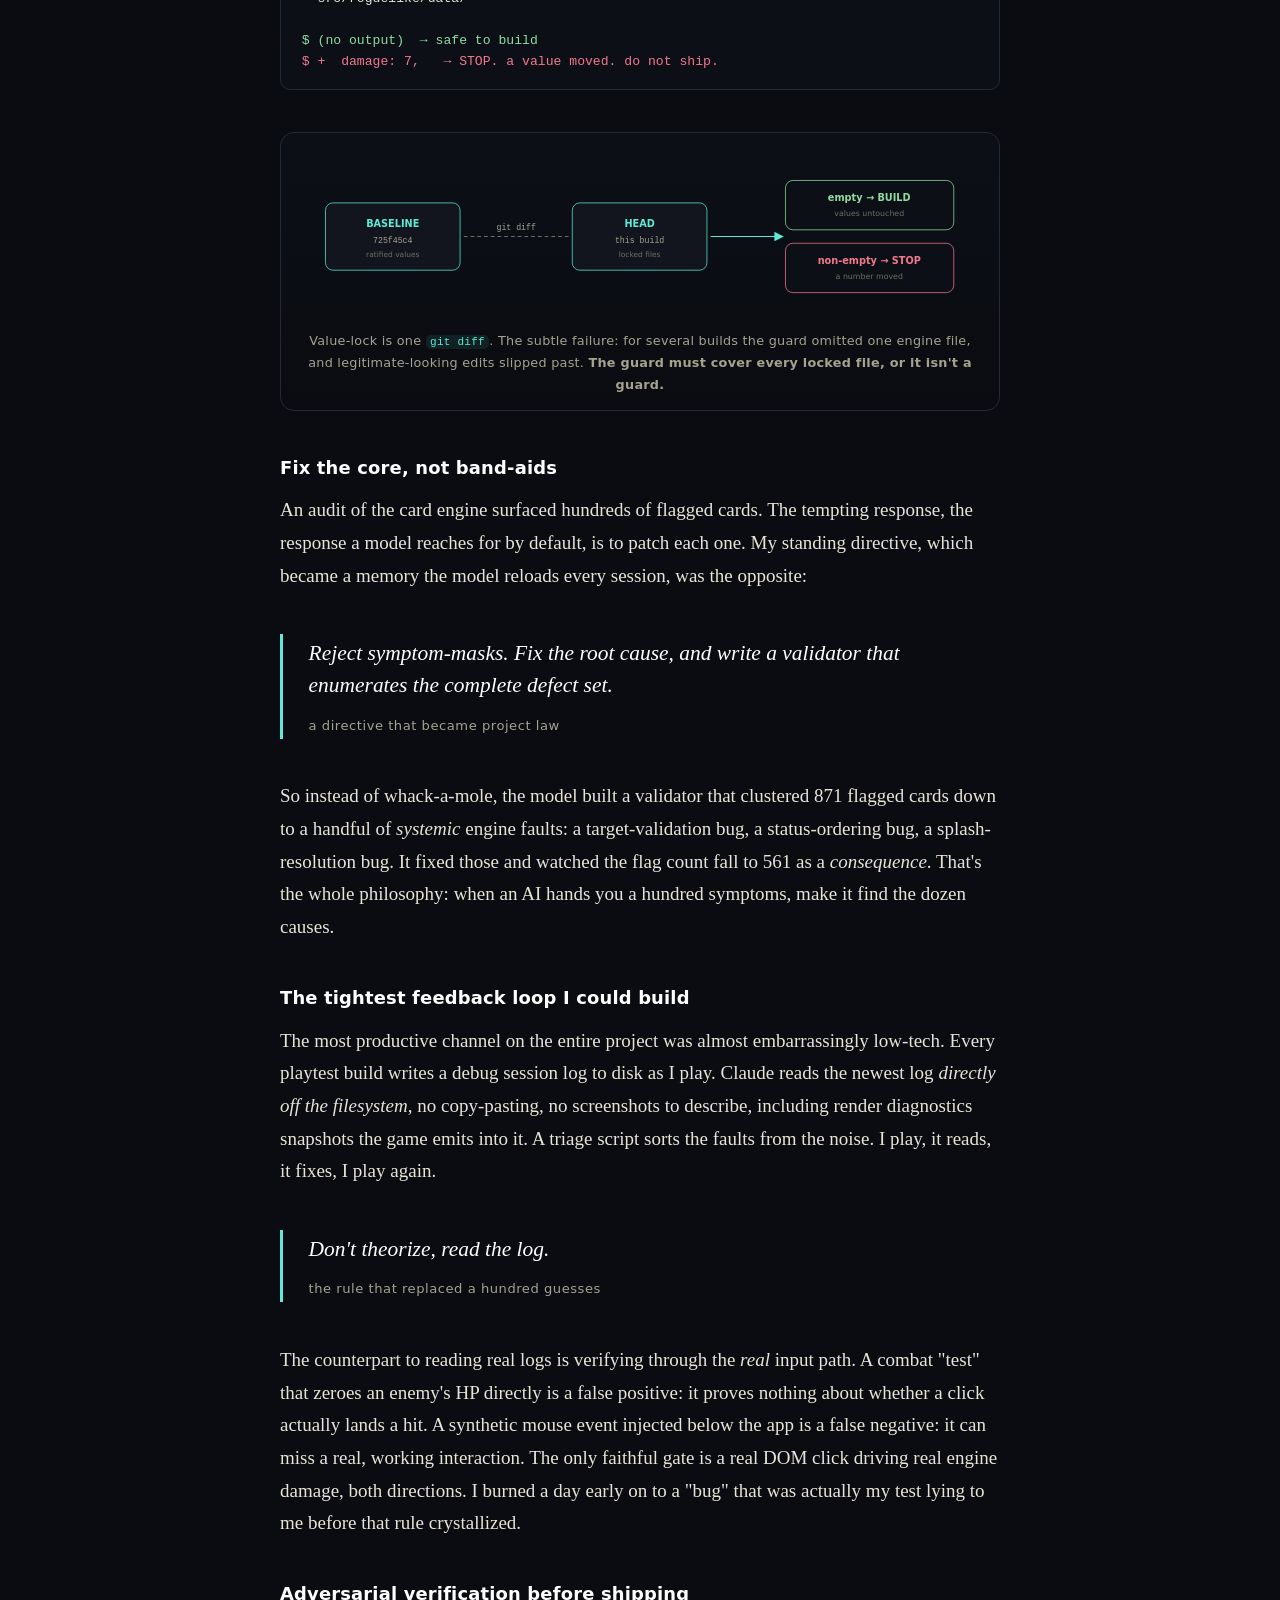
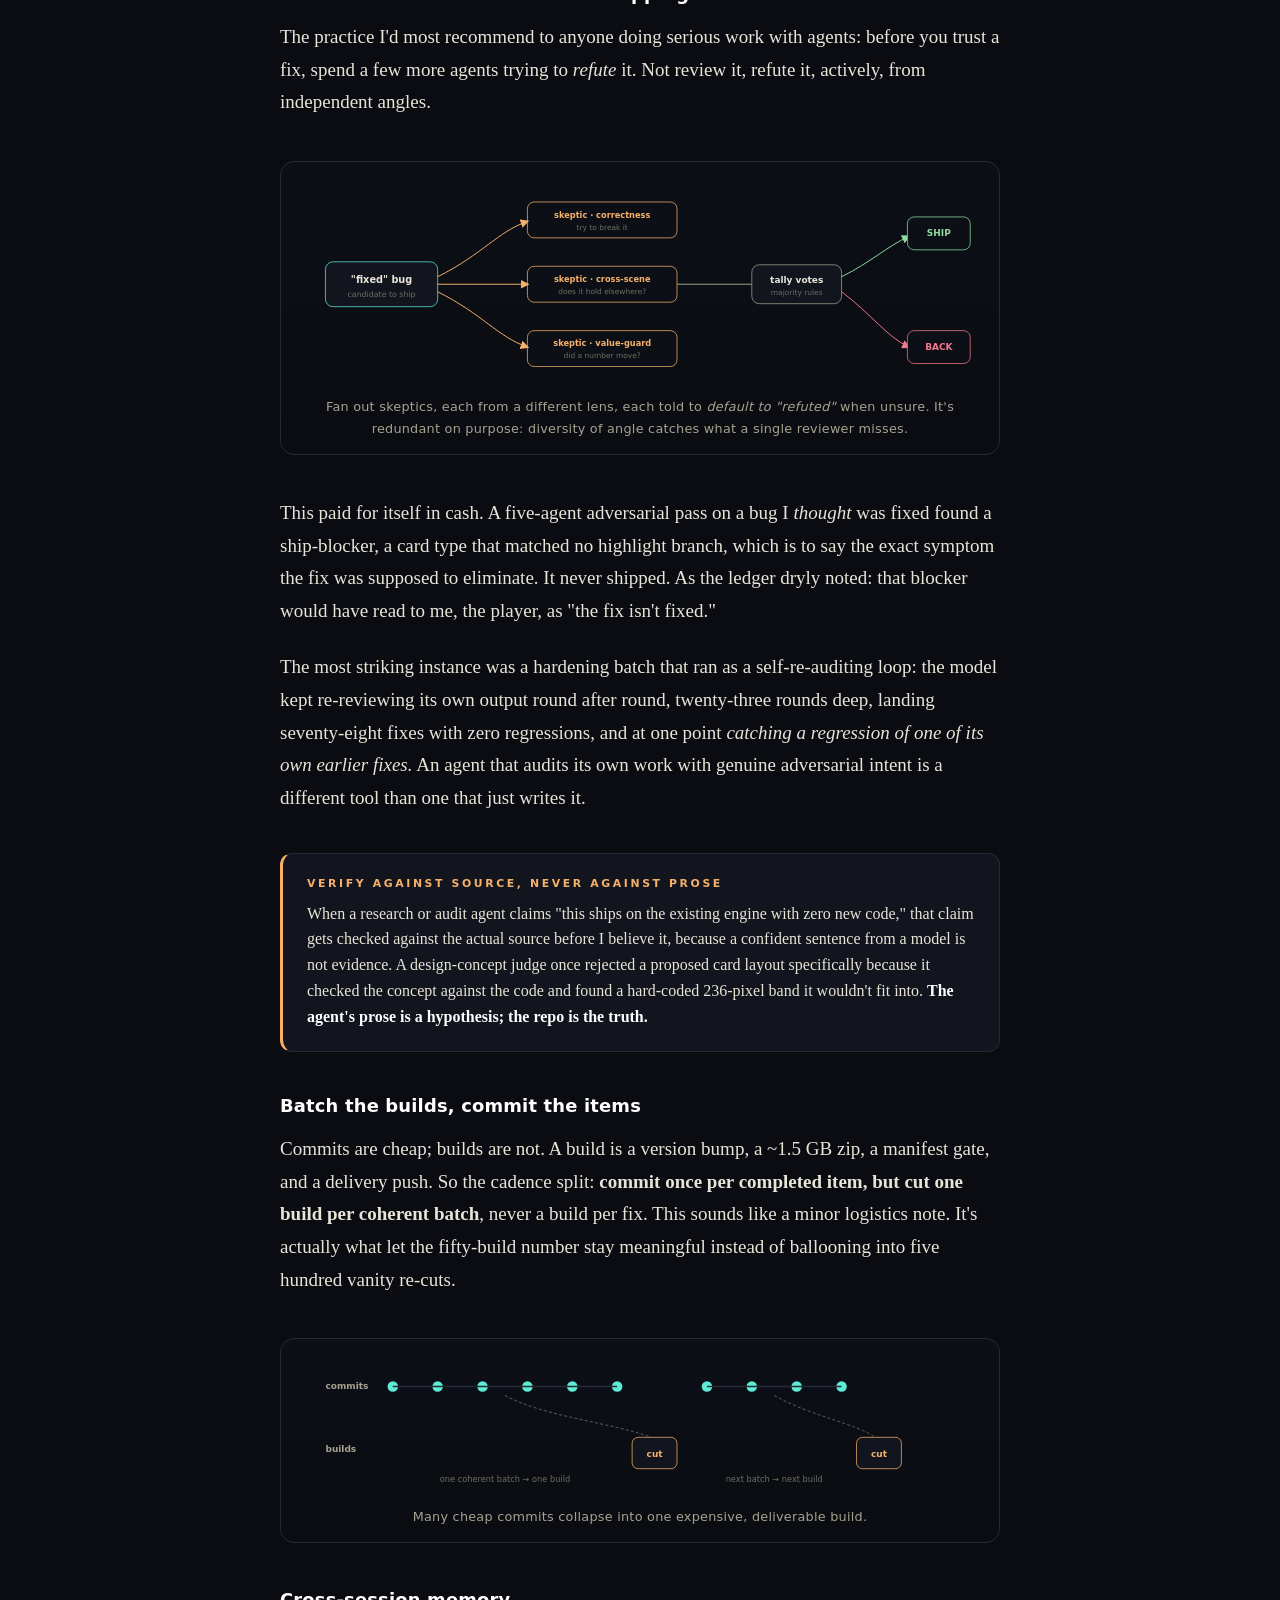
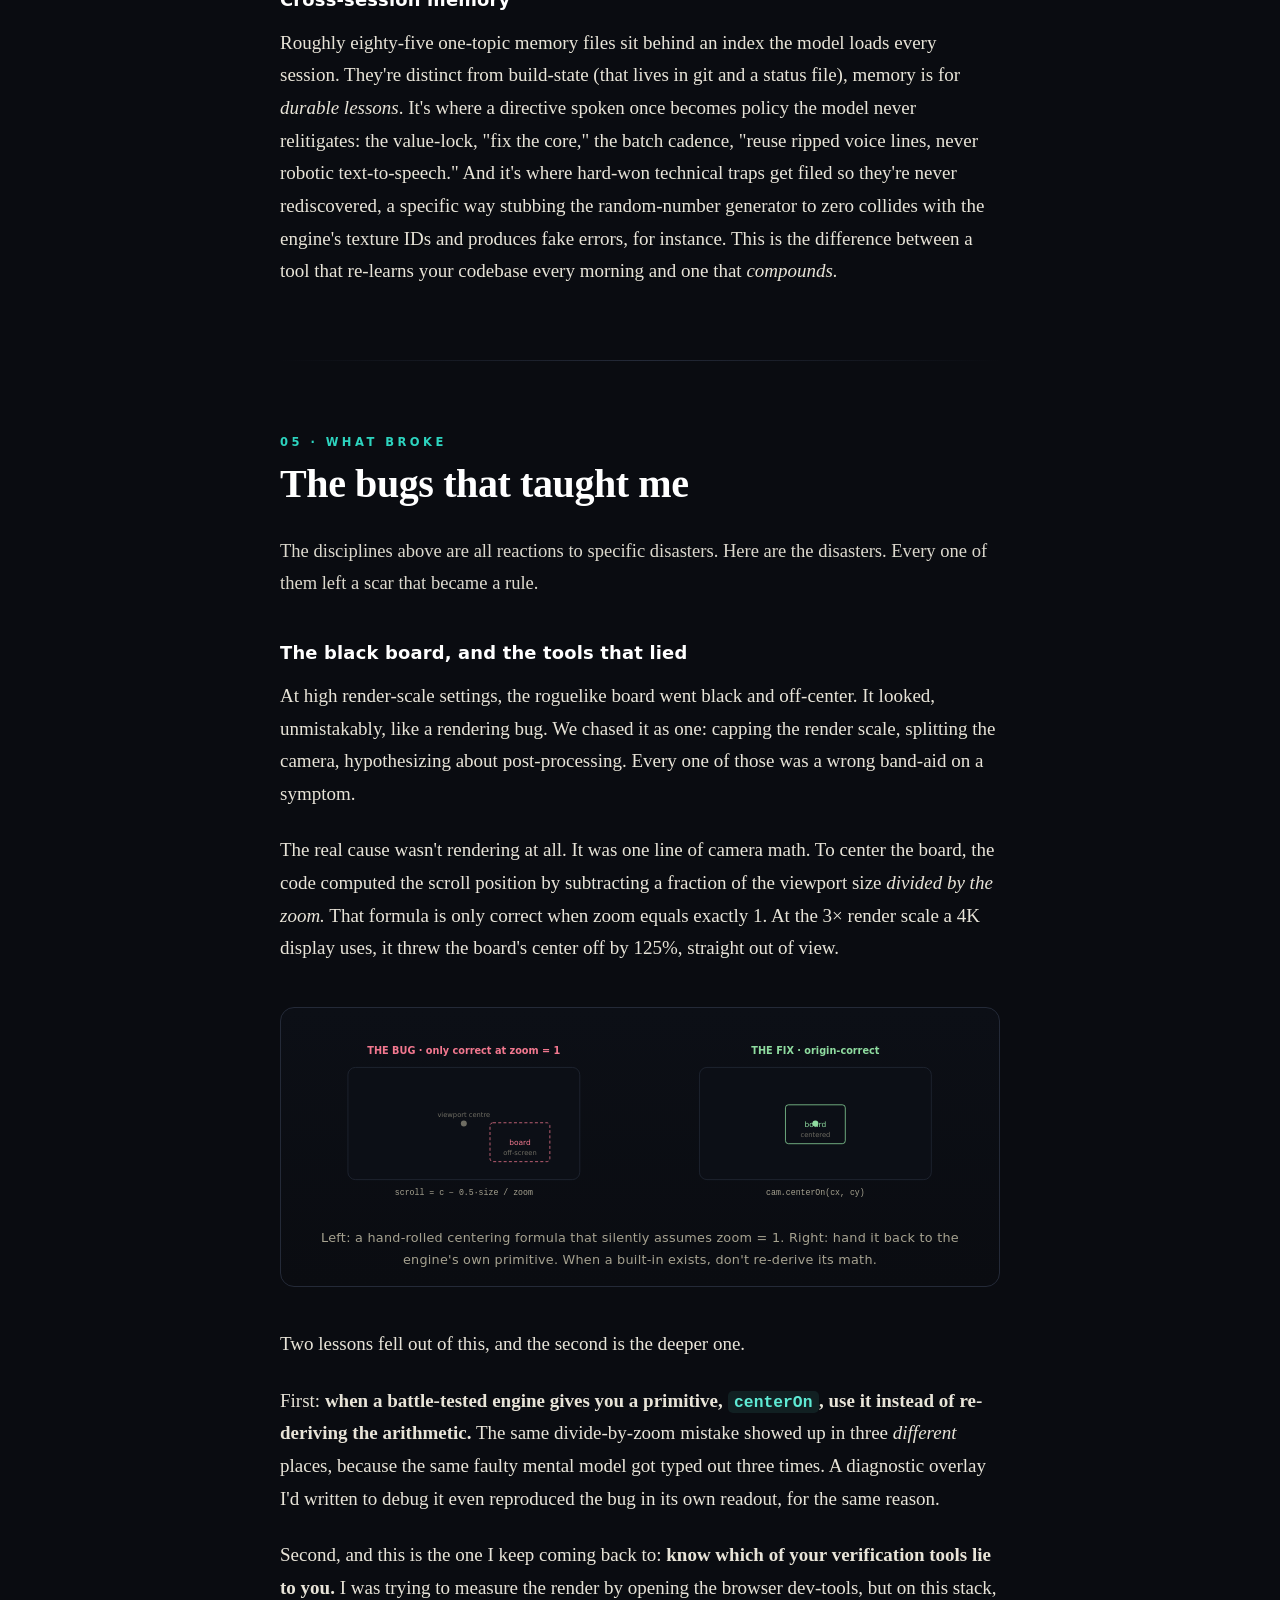
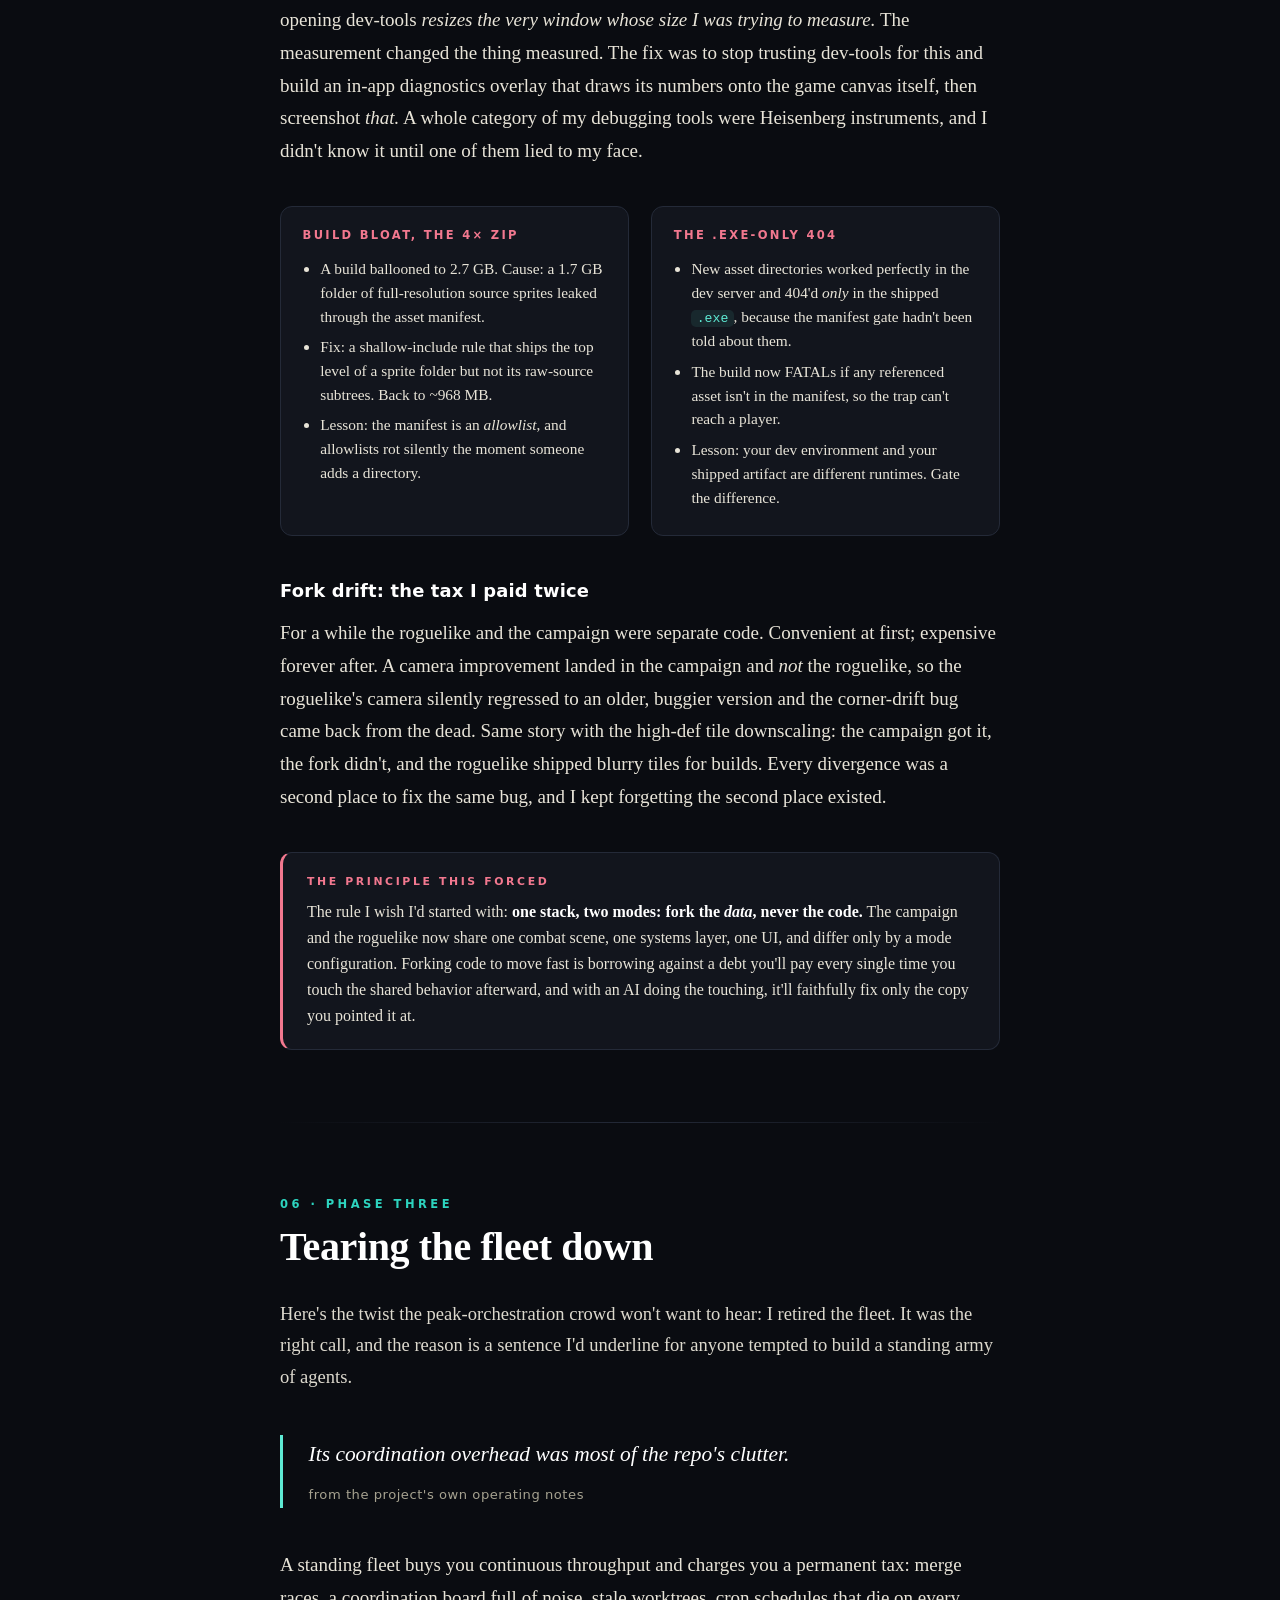
==== commit 947ed379: "Update index.html" ====
--- a/writing/index.html
+++ b/writing/index.html
@@ -743,7 +743,7 @@
 
   <figure>
     <img src="images/cinematic-gate.jpg" alt="Four figures silhouetted before a vast glowing rift torn into the sky over a ruined city.">
-    <figcaption>The pivot's emotional center: an opening cinematic where <b>four heroes walk into the rift, voluntarily, to close the gate.</b> The whole sci-fi setting was archived; the fiction became a fractured Kyoto and the women who become Echoes. Card <em>values</em> stayed locked through all of it, the pivot was theme and architecture, never balance.</figcaption>
+    <figcaption>The pivot's emotional center: an opening cinematic where <b>four heroes walk into the rift, voluntarily, to close the gate.</b> The whole sci-fi setting was archived; the fiction became a fractured Kyoto and the people who become Echoes. Card <em>values</em> stayed locked through all of it, the pivot was theme and architecture, never balance.</figcaption>
   </figure>
 
   <div class="wrap">
